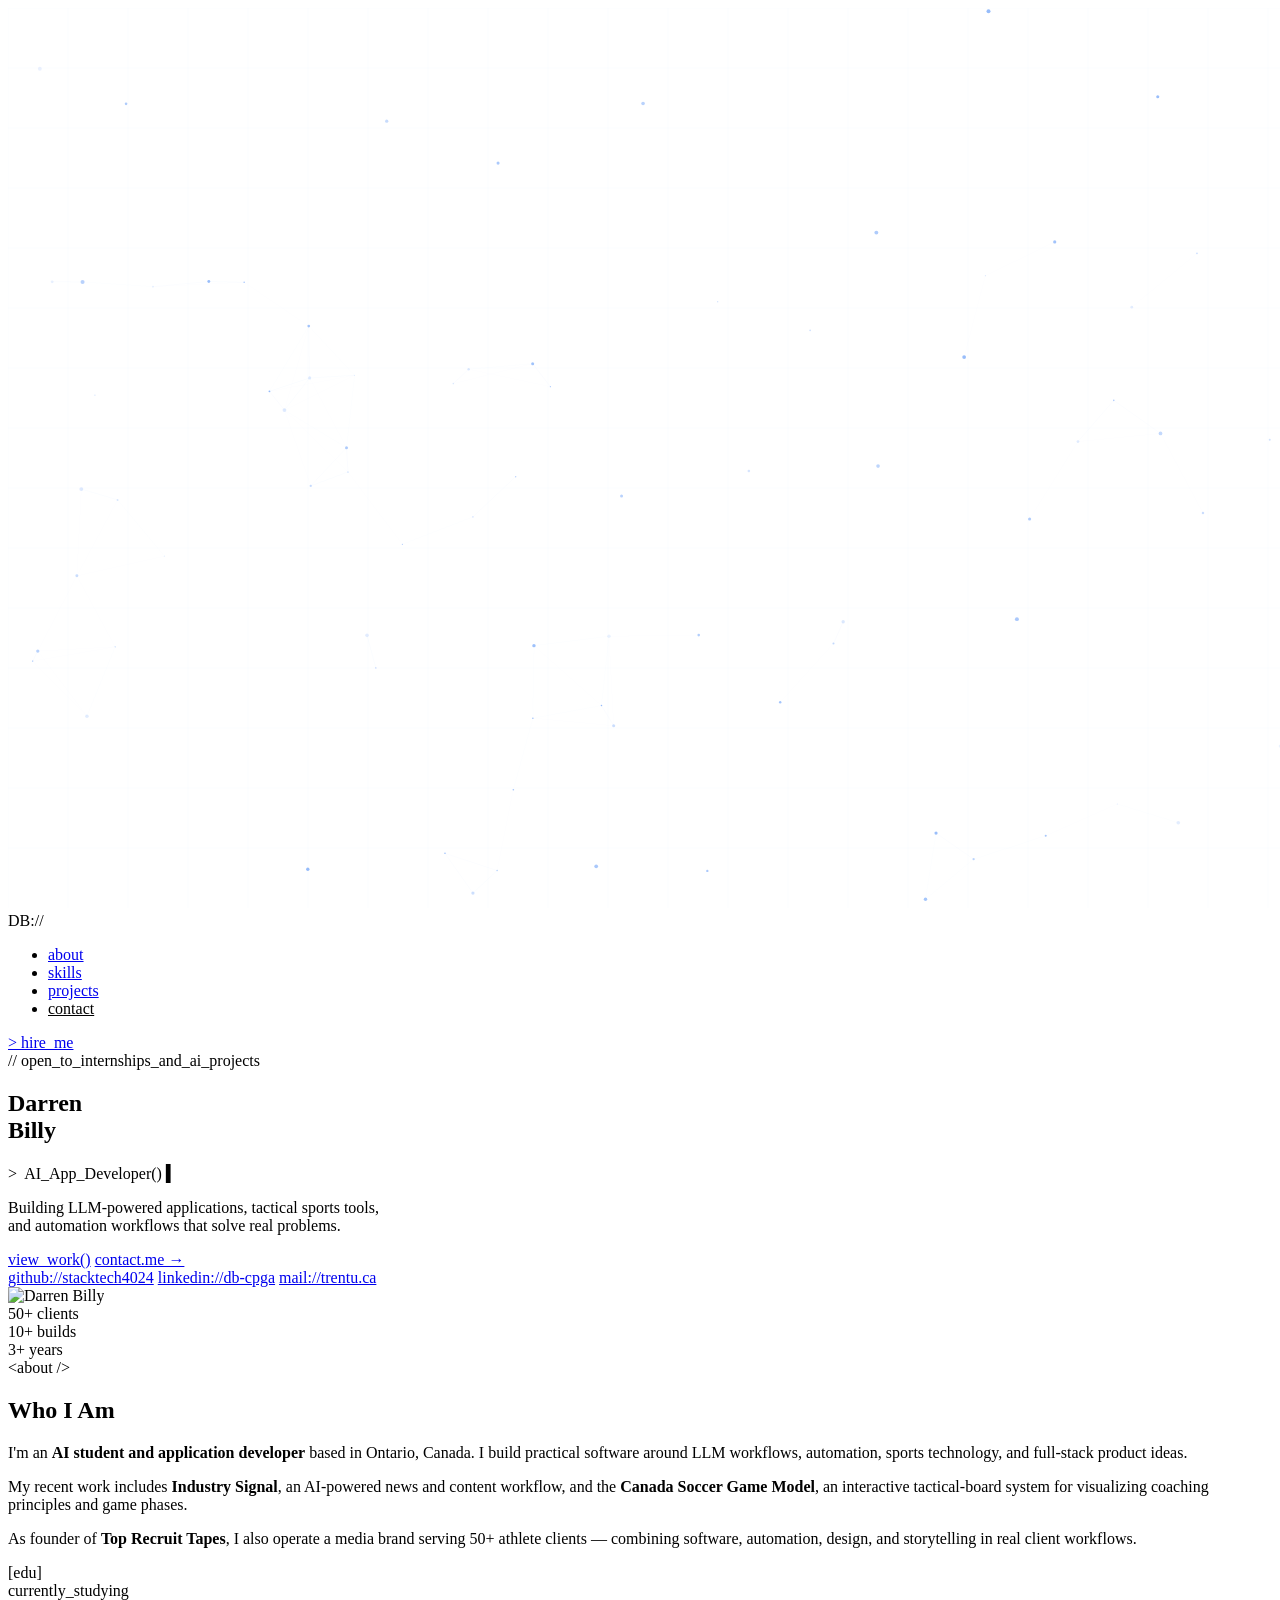
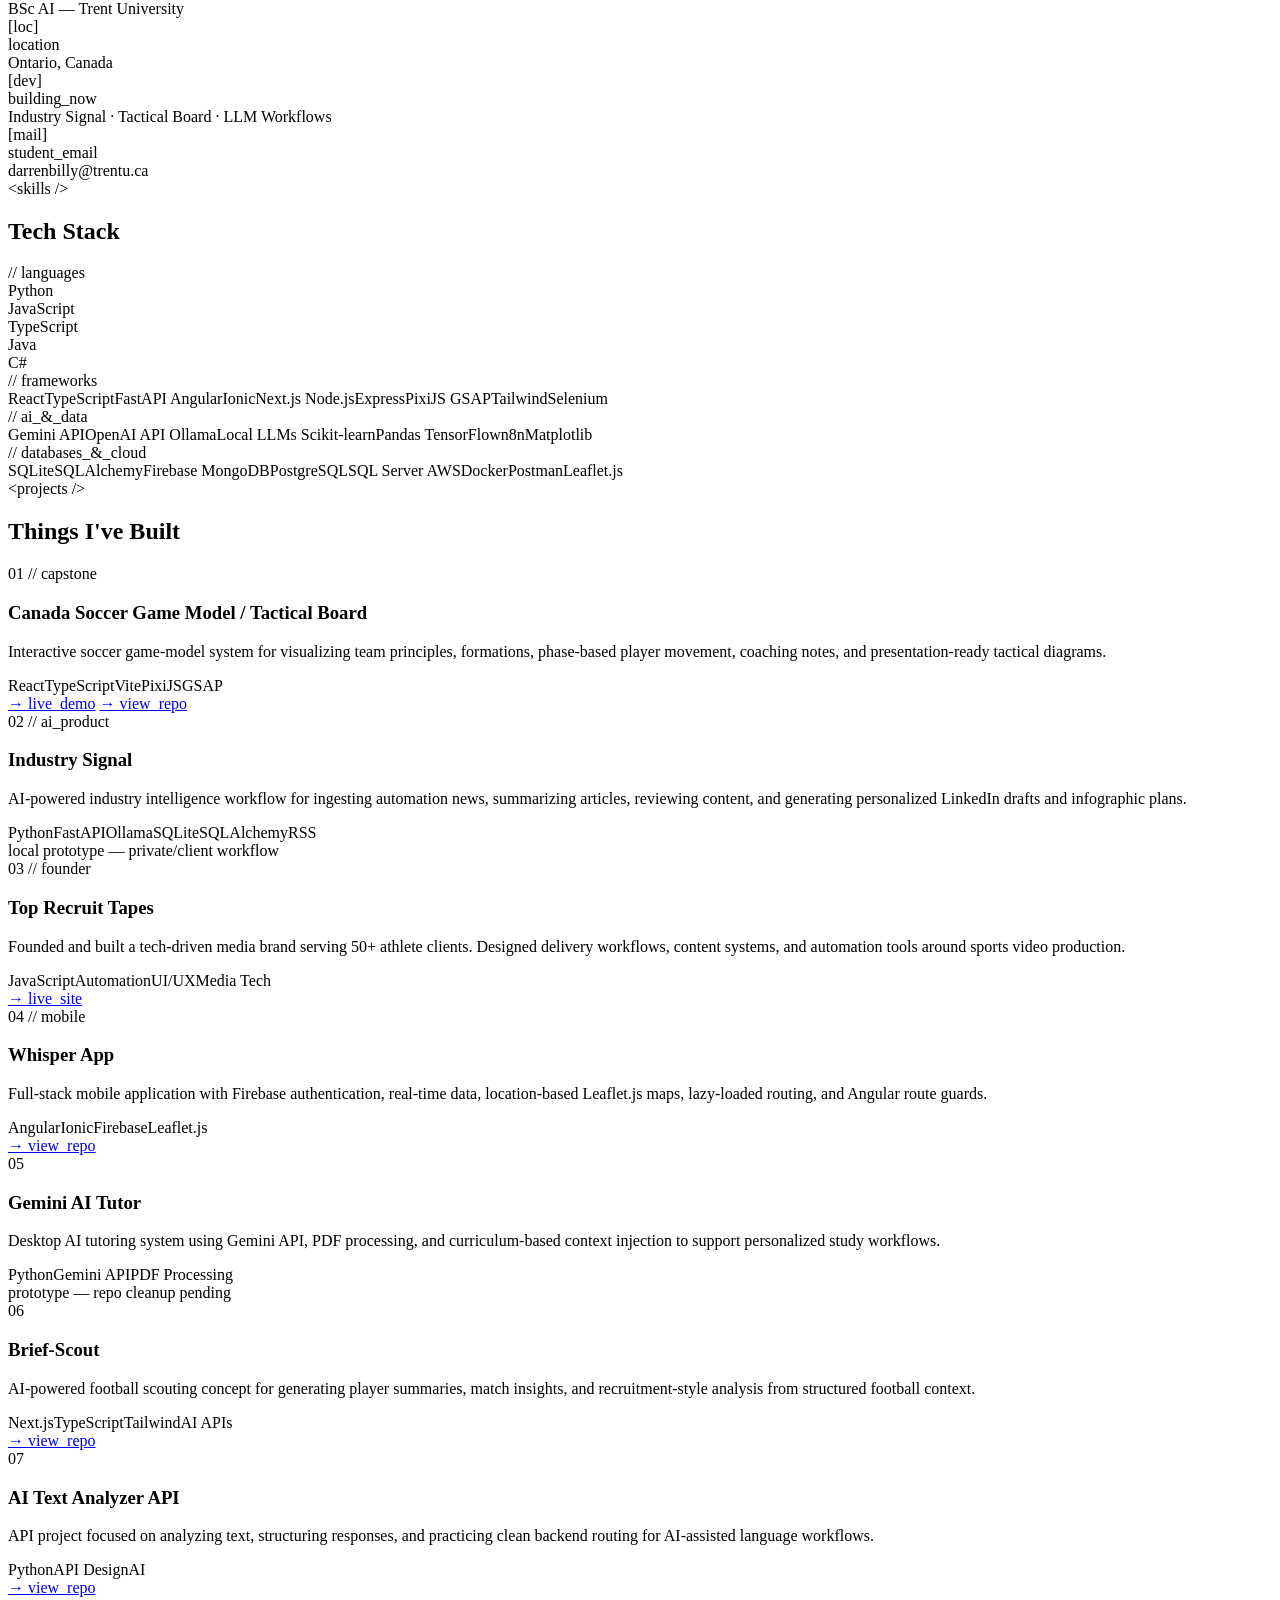
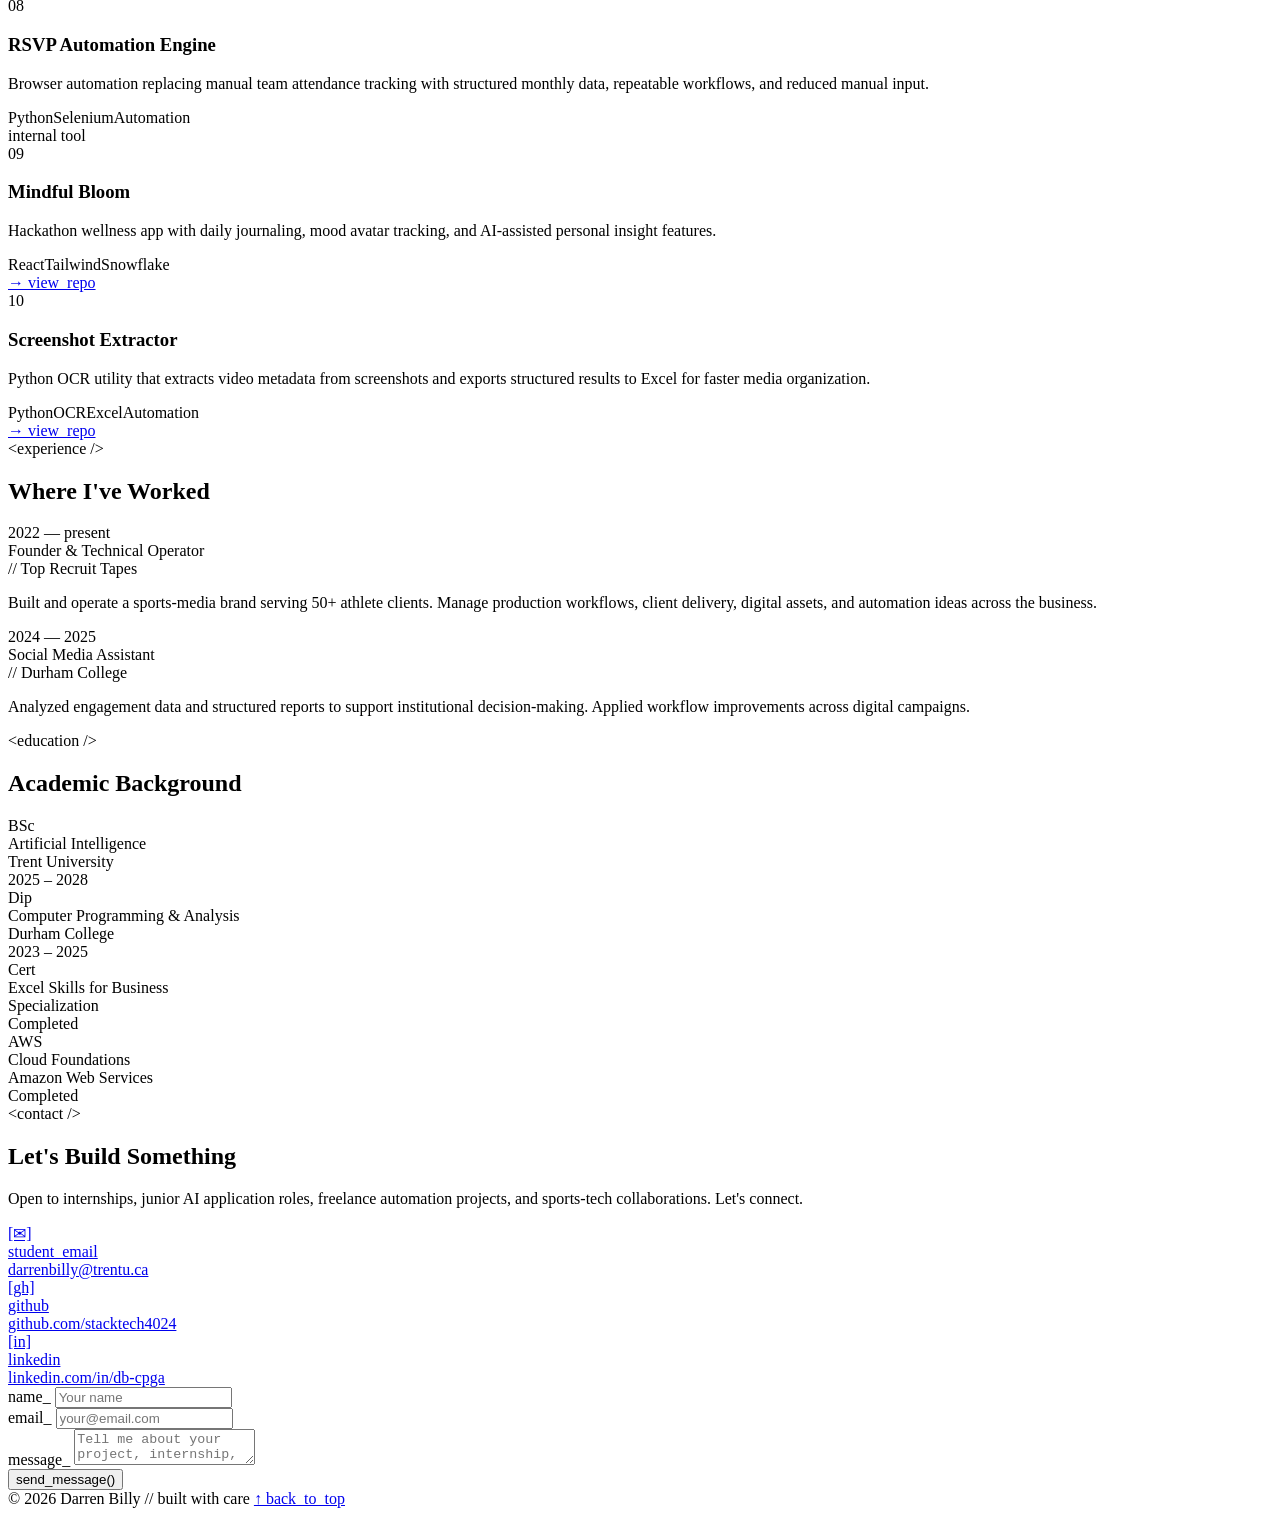
==== index.html @ 56438f1b "Update index.html" ====
<!DOCTYPE html>
<html lang="en">
<head>
  <meta charset="UTF-8" />
  <meta name="viewport" content="width=device-width, initial-scale=1.0" />
  <title>Darren Billy | AI Application Developer</title>
  <link rel="preconnect" href="https://fonts.googleapis.com" />
  <link rel="preconnect" href="https://fonts.gstatic.com" crossorigin />
  <link href="https://fonts.googleapis.com/css2?family=Share+Tech+Mono&family=Syne:wght@700;800&display=swap" rel="stylesheet" />
  <link rel="stylesheet" href="style.css" />
</head>
<body>

  <canvas id="bg-canvas"></canvas>

  <nav>
    <span class="nav-logo">DB<span class="accent">://</span></span>
    <ul class="nav-links">
      <li><a href="#about">about</a></li>
      <li><a href="#skills">skills</a></li>
      <li><a href="#projects">projects</a></li>
      <li><a href="#contact">contact</a></li>
    </ul>
    <a href="mailto:darrenbilly@trentu.ca" class="nav-cta">&gt; hire_me</a>
  </nav>

  <!-- HERO -->
  <section id="home" class="hero">
    <div class="hero-inner">

      <div class="hero-left">
        <div class="eyebrow">
          <span class="eyebrow-line"></span>
          <span class="mono">// open_to_internships_and_ai_projects</span>
        </div>
        <h1 class="hero-name">Darren<br/><span class="outline">Billy</span></h1>
        <div class="typewriter-wrap">
          <span class="prompt mono">&gt;&nbsp;</span>
          <span class="mono" id="typewriter"></span>
          <span class="caret mono">▍</span>
        </div>
        <p class="hero-tagline">
          Building LLM-powered applications, tactical sports tools,<br/>and automation workflows that solve real problems.
        </p>
        <div class="hero-actions">
          <a href="#projects" class="btn-primary">view_work()</a>
          <a href="#contact" class="btn-ghost">contact.me →</a>
        </div>
        <div class="hero-links">
          <a href="https://github.com/stacktech4024" target="_blank" rel="noopener noreferrer" class="hero-link mono">github://stacktech4024</a>
          <a href="https://linkedin.com/in/db-cpga" target="_blank" rel="noopener noreferrer" class="hero-link mono">linkedin://db-cpga</a>
          <a href="mailto:darrenbilly@trentu.ca" class="hero-link mono">mail://trentu.ca</a>
        </div>
      </div>

      <div class="hero-right">
        <div class="avatar-3d-wrap">
          <div class="ring ring-1"></div>
          <div class="ring ring-2"></div>
          <div class="ring ring-3"></div>
          <div class="avatar-frame">
            <img src="1757386157504.jpg" alt="Darren Billy" class="avatar-img" />
            <div class="avatar-overlay"></div>
          </div>
          <div class="hud-dot hud-tl"></div>
          <div class="hud-dot hud-tr"></div>
          <div class="hud-dot hud-bl"></div>
          <div class="hud-dot hud-br"></div>
        </div>
        <div class="hero-stats">
          <div class="stat">
            <span class="stat-num">50<span class="accent">+</span></span>
            <span class="stat-label mono">clients</span>
          </div>
          <div class="stat-divider"></div>
          <div class="stat">
            <span class="stat-num">10<span class="accent">+</span></span>
            <span class="stat-label mono">builds</span>
          </div>
          <div class="stat-divider"></div>
          <div class="stat">
            <span class="stat-num">3<span class="accent">+</span></span>
            <span class="stat-label mono">years</span>
          </div>
        </div>
      </div>

    </div>
  </section>

  <!-- ABOUT -->
  <section id="about" class="section">
    <div class="container">
      <div class="section-head">
        <span class="mono section-tag">&lt;about /&gt;</span>
        <h2 class="section-title">Who I Am</h2>
      </div>
      <div class="about-grid">
        <div class="about-text">
          <p>I'm an <strong>AI student and application developer</strong> based in Ontario, Canada. I build practical software around LLM workflows, automation, sports technology, and full-stack product ideas.</p>
          <p>My recent work includes <strong>Industry Signal</strong>, an AI-powered news and content workflow, and the <strong>Canada Soccer Game Model</strong>, an interactive tactical-board system for visualizing coaching principles and game phases.</p>
          <p>As founder of <strong>Top Recruit Tapes</strong>, I also operate a media brand serving 50+ athlete clients — combining software, automation, design, and storytelling in real client workflows.</p>
        </div>
        <div class="about-cards">
          <div class="info-card">
            <span class="info-icon mono">[edu]</span>
            <div>
              <div class="info-label mono">currently_studying</div>
              <div class="info-value">BSc AI — Trent University</div>
            </div>
          </div>
          <div class="info-card">
            <span class="info-icon mono">[loc]</span>
            <div>
              <div class="info-label mono">location</div>
              <div class="info-value">Ontario, Canada</div>
            </div>
          </div>
          <div class="info-card">
            <span class="info-icon mono">[dev]</span>
            <div>
              <div class="info-label mono">building_now</div>
              <div class="info-value">Industry Signal · Tactical Board · LLM Workflows</div>
            </div>
          </div>
          <div class="info-card">
            <span class="info-icon mono">[mail]</span>
            <div>
              <div class="info-label mono">student_email</div>
              <div class="info-value">darrenbilly@trentu.ca</div>
            </div>
          </div>
        </div>
      </div>
    </div>
  </section>

  <!-- SKILLS -->
  <section id="skills" class="section">
    <div class="container">
      <div class="section-head">
        <span class="mono section-tag">&lt;skills /&gt;</span>
        <h2 class="section-title">Tech Stack</h2>
      </div>
      <div class="skills-grid">
        <div class="skill-block">
          <div class="skill-block-title mono">// languages</div>
          <div class="skill-bars">
            <div class="skill-bar-item"><span class="mono skill-name">Python</span><div class="bar"><div class="bar-fill" style="--w:90%"></div></div></div>
            <div class="skill-bar-item"><span class="mono skill-name">JavaScript</span><div class="bar"><div class="bar-fill" style="--w:88%"></div></div></div>
            <div class="skill-bar-item"><span class="mono skill-name">TypeScript</span><div class="bar"><div class="bar-fill" style="--w:80%"></div></div></div>
            <div class="skill-bar-item"><span class="mono skill-name">Java</span><div class="bar"><div class="bar-fill" style="--w:75%"></div></div></div>
            <div class="skill-bar-item"><span class="mono skill-name">C#</span><div class="bar"><div class="bar-fill" style="--w:70%"></div></div></div>
          </div>
        </div>
        <div class="skill-block">
          <div class="skill-block-title mono">// frameworks</div>
          <div class="skill-tags-wrap">
            <span class="stag">React</span><span class="stag">TypeScript</span><span class="stag">FastAPI</span>
            <span class="stag">Angular</span><span class="stag">Ionic</span><span class="stag">Next.js</span>
            <span class="stag">Node.js</span><span class="stag">Express</span><span class="stag">PixiJS</span>
            <span class="stag">GSAP</span><span class="stag">Tailwind</span><span class="stag">Selenium</span>
          </div>
        </div>
        <div class="skill-block">
          <div class="skill-block-title mono">// ai_&_data</div>
          <div class="skill-tags-wrap">
            <span class="stag accent-tag">Gemini API</span><span class="stag accent-tag">OpenAI API</span>
            <span class="stag accent-tag">Ollama</span><span class="stag">Local LLMs</span>
            <span class="stag">Scikit-learn</span><span class="stag">Pandas</span>
            <span class="stag">TensorFlow</span><span class="stag">n8n</span><span class="stag">Matplotlib</span>
          </div>
        </div>
        <div class="skill-block">
          <div class="skill-block-title mono">// databases_&_cloud</div>
          <div class="skill-tags-wrap">
            <span class="stag">SQLite</span><span class="stag">SQLAlchemy</span><span class="stag">Firebase</span>
            <span class="stag">MongoDB</span><span class="stag">PostgreSQL</span><span class="stag">SQL Server</span>
            <span class="stag">AWS</span><span class="stag">Docker</span><span class="stag">Postman</span><span class="stag">Leaflet.js</span>
          </div>
        </div>
      </div>
    </div>
  </section>

  <!-- PROJECTS -->
  <section id="projects" class="section">
    <div class="container">
      <div class="section-head">
        <span class="mono section-tag">&lt;projects /&gt;</span>
        <h2 class="section-title">Things I've Built</h2>
      </div>
      <div class="projects-grid">

        <div class="proj-card featured-card">
          <div class="proj-num mono">01 // capstone</div>
          <h3 class="proj-title">Canada Soccer Game Model / Tactical Board</h3>
          <p class="proj-desc">Interactive soccer game-model system for visualizing team principles, formations, phase-based player movement, coaching notes, and presentation-ready tactical diagrams.</p>
          <div class="proj-tags"><span class="ptag">React</span><span class="ptag">TypeScript</span><span class="ptag">Vite</span><span class="ptag">PixiJS</span><span class="ptag">GSAP</span></div>
          <div class="proj-links">
            <a href="https://game-model-tactical-board.vercel.app" target="_blank" rel="noopener noreferrer" class="proj-link mono">→ live_demo</a>
            <a href="https://github.com/stacktech4024/game-model-tactical-board" target="_blank" rel="noopener noreferrer" class="proj-link mono">→ view_repo</a>
          </div>
        </div>

        <div class="proj-card featured-card">
          <div class="proj-num mono">02 // ai_product</div>
          <h3 class="proj-title">Industry Signal</h3>
          <p class="proj-desc">AI-powered industry intelligence workflow for ingesting automation news, summarizing articles, reviewing content, and generating personalized LinkedIn drafts and infographic plans.</p>
          <div class="proj-tags"><span class="ptag">Python</span><span class="ptag">FastAPI</span><span class="ptag">Ollama</span><span class="ptag">SQLite</span><span class="ptag">SQLAlchemy</span><span class="ptag">RSS</span></div>
          <span class="proj-link mono status-tag">local prototype — private/client workflow</span>
        </div>

        <div class="proj-card featured-card">
          <div class="proj-num mono">03 // founder</div>
          <h3 class="proj-title">Top Recruit Tapes</h3>
          <p class="proj-desc">Founded and built a tech-driven media brand serving 50+ athlete clients. Designed delivery workflows, content systems, and automation tools around sports video production.</p>
          <div class="proj-tags"><span class="ptag">JavaScript</span><span class="ptag">Automation</span><span class="ptag">UI/UX</span><span class="ptag">Media Tech</span></div>
          <a href="https://www.toprecruittapes.com/" target="_blank" rel="noopener noreferrer" class="proj-link mono">→ live_site</a>
        </div>

        <div class="proj-card featured-card">
          <div class="proj-num mono">04 // mobile</div>
          <h3 class="proj-title">Whisper App</h3>
          <p class="proj-desc">Full-stack mobile application with Firebase authentication, real-time data, location-based Leaflet.js maps, lazy-loaded routing, and Angular route guards.</p>
          <div class="proj-tags"><span class="ptag">Angular</span><span class="ptag">Ionic</span><span class="ptag">Firebase</span><span class="ptag">Leaflet.js</span></div>
          <a href="https://github.com/stacktech4024/whisper-app" target="_blank" rel="noopener noreferrer" class="proj-link mono">→ view_repo</a>
        </div>

        <div class="proj-card">
          <div class="proj-num mono">05</div>
          <h3 class="proj-title">Gemini AI Tutor</h3>
          <p class="proj-desc">Desktop AI tutoring system using Gemini API, PDF processing, and curriculum-based context injection to support personalized study workflows.</p>
          <div class="proj-tags"><span class="ptag">Python</span><span class="ptag">Gemini API</span><span class="ptag">PDF Processing</span></div>
          <span class="proj-link mono status-tag">prototype — repo cleanup pending</span>
        </div>

        <div class="proj-card">
          <div class="proj-num mono">06</div>
          <h3 class="proj-title">Brief-Scout</h3>
          <p class="proj-desc">AI-powered football scouting concept for generating player summaries, match insights, and recruitment-style analysis from structured football context.</p>
          <div class="proj-tags"><span class="ptag">Next.js</span><span class="ptag">TypeScript</span><span class="ptag">Tailwind</span><span class="ptag">AI APIs</span></div>
          <a href="https://github.com/stacktech4024/brief-scout" target="_blank" rel="noopener noreferrer" class="proj-link mono">→ view_repo</a>
        </div>

        <div class="proj-card">
          <div class="proj-num mono">07</div>
          <h3 class="proj-title">AI Text Analyzer API</h3>
          <p class="proj-desc">API project focused on analyzing text, structuring responses, and practicing clean backend routing for AI-assisted language workflows.</p>
          <div class="proj-tags"><span class="ptag">Python</span><span class="ptag">API Design</span><span class="ptag">AI</span></div>
          <a href="https://github.com/stacktech4024/ai-text-analyzer-api" target="_blank" rel="noopener noreferrer" class="proj-link mono">→ view_repo</a>
        </div>

        <div class="proj-card">
          <div class="proj-num mono">08</div>
          <h3 class="proj-title">RSVP Automation Engine</h3>
          <p class="proj-desc">Browser automation replacing manual team attendance tracking with structured monthly data, repeatable workflows, and reduced manual input.</p>
          <div class="proj-tags"><span class="ptag">Python</span><span class="ptag">Selenium</span><span class="ptag">Automation</span></div>
          <span class="proj-link mono status-tag">internal tool</span>
        </div>

        <div class="proj-card">
          <div class="proj-num mono">09</div>
          <h3 class="proj-title">Mindful Bloom</h3>
          <p class="proj-desc">Hackathon wellness app with daily journaling, mood avatar tracking, and AI-assisted personal insight features.</p>
          <div class="proj-tags"><span class="ptag">React</span><span class="ptag">Tailwind</span><span class="ptag">Snowflake</span></div>
          <a href="https://github.com/stacktech4024/mindful-bloom" target="_blank" rel="noopener noreferrer" class="proj-link mono">→ view_repo</a>
        </div>

        <div class="proj-card">
          <div class="proj-num mono">10</div>
          <h3 class="proj-title">Screenshot Extractor</h3>
          <p class="proj-desc">Python OCR utility that extracts video metadata from screenshots and exports structured results to Excel for faster media organization.</p>
          <div class="proj-tags"><span class="ptag">Python</span><span class="ptag">OCR</span><span class="ptag">Excel</span><span class="ptag">Automation</span></div>
          <a href="https://github.com/LuckyNumber77/Screen-Shot-Extractor" target="_blank" rel="noopener noreferrer" class="proj-link mono">→ view_repo</a>
        </div>

      </div>
    </div>
  </section>

  <!-- EXPERIENCE -->
  <section id="experience" class="section">
    <div class="container">
      <div class="section-head">
        <span class="mono section-tag">&lt;experience /&gt;</span>
        <h2 class="section-title">Where I've Worked</h2>
      </div>
      <div class="exp-list">
        <div class="exp-item">
          <div class="exp-meta">
            <span class="mono exp-date">2022 — present</span>
            <div class="exp-line"></div>
          </div>
          <div class="exp-body">
            <div class="exp-role">Founder & Technical Operator</div>
            <div class="exp-company mono">// Top Recruit Tapes</div>
            <p class="exp-desc">Built and operate a sports-media brand serving 50+ athlete clients. Manage production workflows, client delivery, digital assets, and automation ideas across the business.</p>
          </div>
        </div>
        <div class="exp-item">
          <div class="exp-meta">
            <span class="mono exp-date">2024 — 2025</span>
            <div class="exp-line"></div>
          </div>
          <div class="exp-body">
            <div class="exp-role">Social Media Assistant</div>
            <div class="exp-company mono">// Durham College</div>
            <p class="exp-desc">Analyzed engagement data and structured reports to support institutional decision-making. Applied workflow improvements across digital campaigns.</p>
          </div>
        </div>
      </div>
    </div>
  </section>

  <!-- EDUCATION -->
  <section id="education" class="section">
    <div class="container">
      <div class="section-head">
        <span class="mono section-tag">&lt;education /&gt;</span>
        <h2 class="section-title">Academic Background</h2>
      </div>
      <div class="edu-grid">
        <div class="edu-card">
          <div class="edu-badge mono">BSc</div>
          <div class="edu-degree">Artificial Intelligence</div>
          <div class="edu-school mono">Trent University</div>
          <div class="edu-year mono">2025 – 2028</div>
        </div>
        <div class="edu-card">
          <div class="edu-badge mono">Dip</div>
          <div class="edu-degree">Computer Programming & Analysis</div>
          <div class="edu-school mono">Durham College</div>
          <div class="edu-year mono">2023 – 2025</div>
        </div>
        <div class="edu-card">
          <div class="edu-badge mono">Cert</div>
          <div class="edu-degree">Excel Skills for Business</div>
          <div class="edu-school mono">Specialization</div>
          <div class="edu-year mono">Completed</div>
        </div>
        <div class="edu-card">
          <div class="edu-badge mono">AWS</div>
          <div class="edu-degree">Cloud Foundations</div>
          <div class="edu-school mono">Amazon Web Services</div>
          <div class="edu-year mono">Completed</div>
        </div>
      </div>
    </div>
  </section>

  <!-- CONTACT -->
  <section id="contact" class="section">
    <div class="container">
      <div class="section-head">
        <span class="mono section-tag">&lt;contact /&gt;</span>
        <h2 class="section-title">Let's Build Something</h2>
      </div>
      <div class="contact-grid">
        <div class="contact-left">
          <p class="contact-intro">Open to internships, junior AI application roles, freelance automation projects, and sports-tech collaborations. Let's connect.</p>
          <div class="contact-links">

            <a href="mailto:darrenbilly@trentu.ca" class="clink">
              <span class="clink-icon mono">[✉]</span>
              <div>
                <div class="clink-label mono">student_email</div>
                <div class="clink-val">darrenbilly@trentu.ca</div>
              </div>
            </a>
            <a href="https://github.com/stacktech4024" target="_blank" rel="noopener noreferrer" class="clink">
              <span class="clink-icon mono">[gh]</span>
              <div>
                <div class="clink-label mono">github</div>
                <div class="clink-val">github.com/stacktech4024</div>
              </div>
            </a>
            <a href="https://linkedin.com/in/db-cpga" target="_blank" rel="noopener noreferrer" class="clink">
              <span class="clink-icon mono">[in]</span>
              <div>
                <div class="clink-label mono">linkedin</div>
                <div class="clink-val">linkedin.com/in/db-cpga</div>
              </div>
            </a>
          </div>
        </div>
        <form class="contact-form" id="contact-form">
          <div class="form-row">
            <label class="mono form-label">name_</label>
            <input type="text" class="form-input" placeholder="Your name" required />
          </div>
          <div class="form-row">
            <label class="mono form-label">email_</label>
            <input type="email" class="form-input" placeholder="your@email.com" required />
          </div>
          <div class="form-row">
            <label class="mono form-label">message_</label>
            <textarea class="form-input form-textarea" placeholder="Tell me about your project, internship, or collaboration..." required></textarea>
          </div>
          <button type="submit" class="btn-primary form-submit" id="submit-btn">send_message()</button>
        </form>
      </div>
    </div>
  </section>

  <footer class="site-footer">
    <span class="mono footer-copy">© 2026 Darren Billy // built with care</span>
    <a href="#home" class="mono footer-top">↑ back_to_top</a>
  </footer>

  <script src="main.js"></script>
</body>
</html>
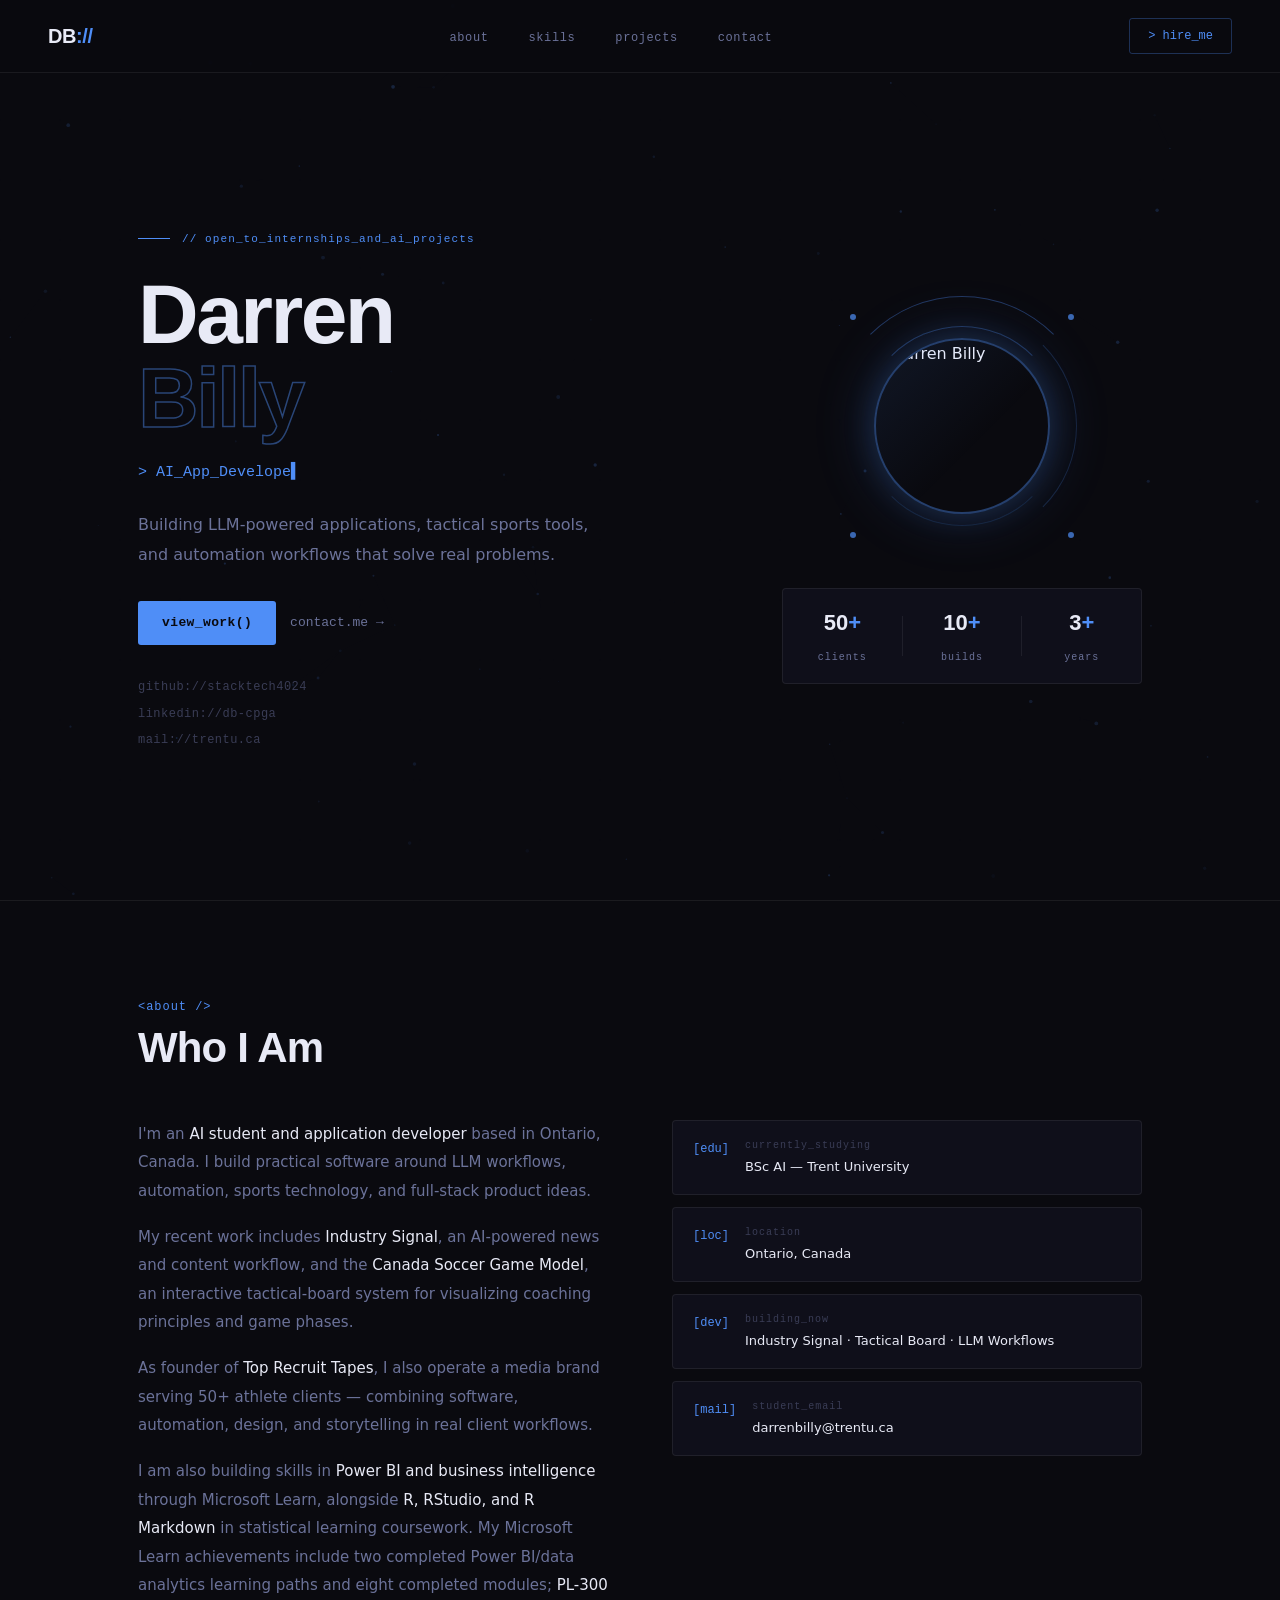
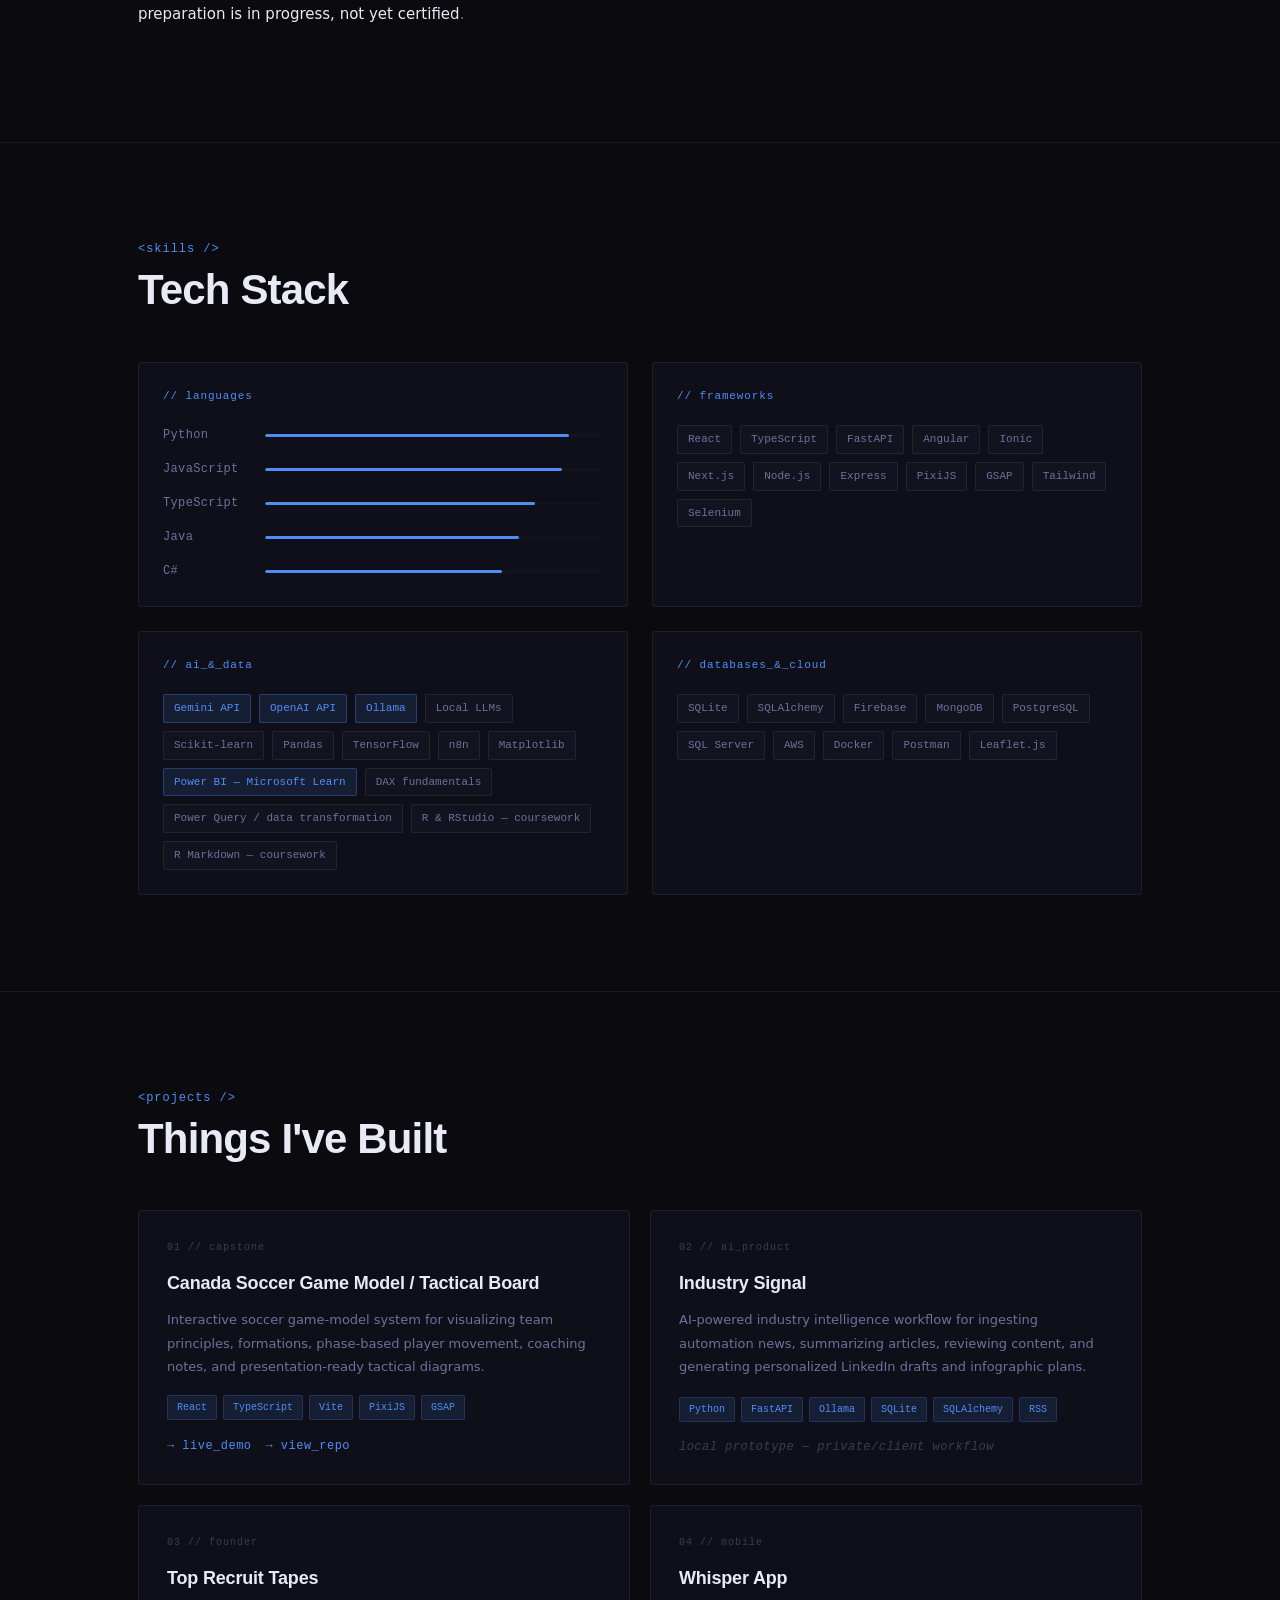
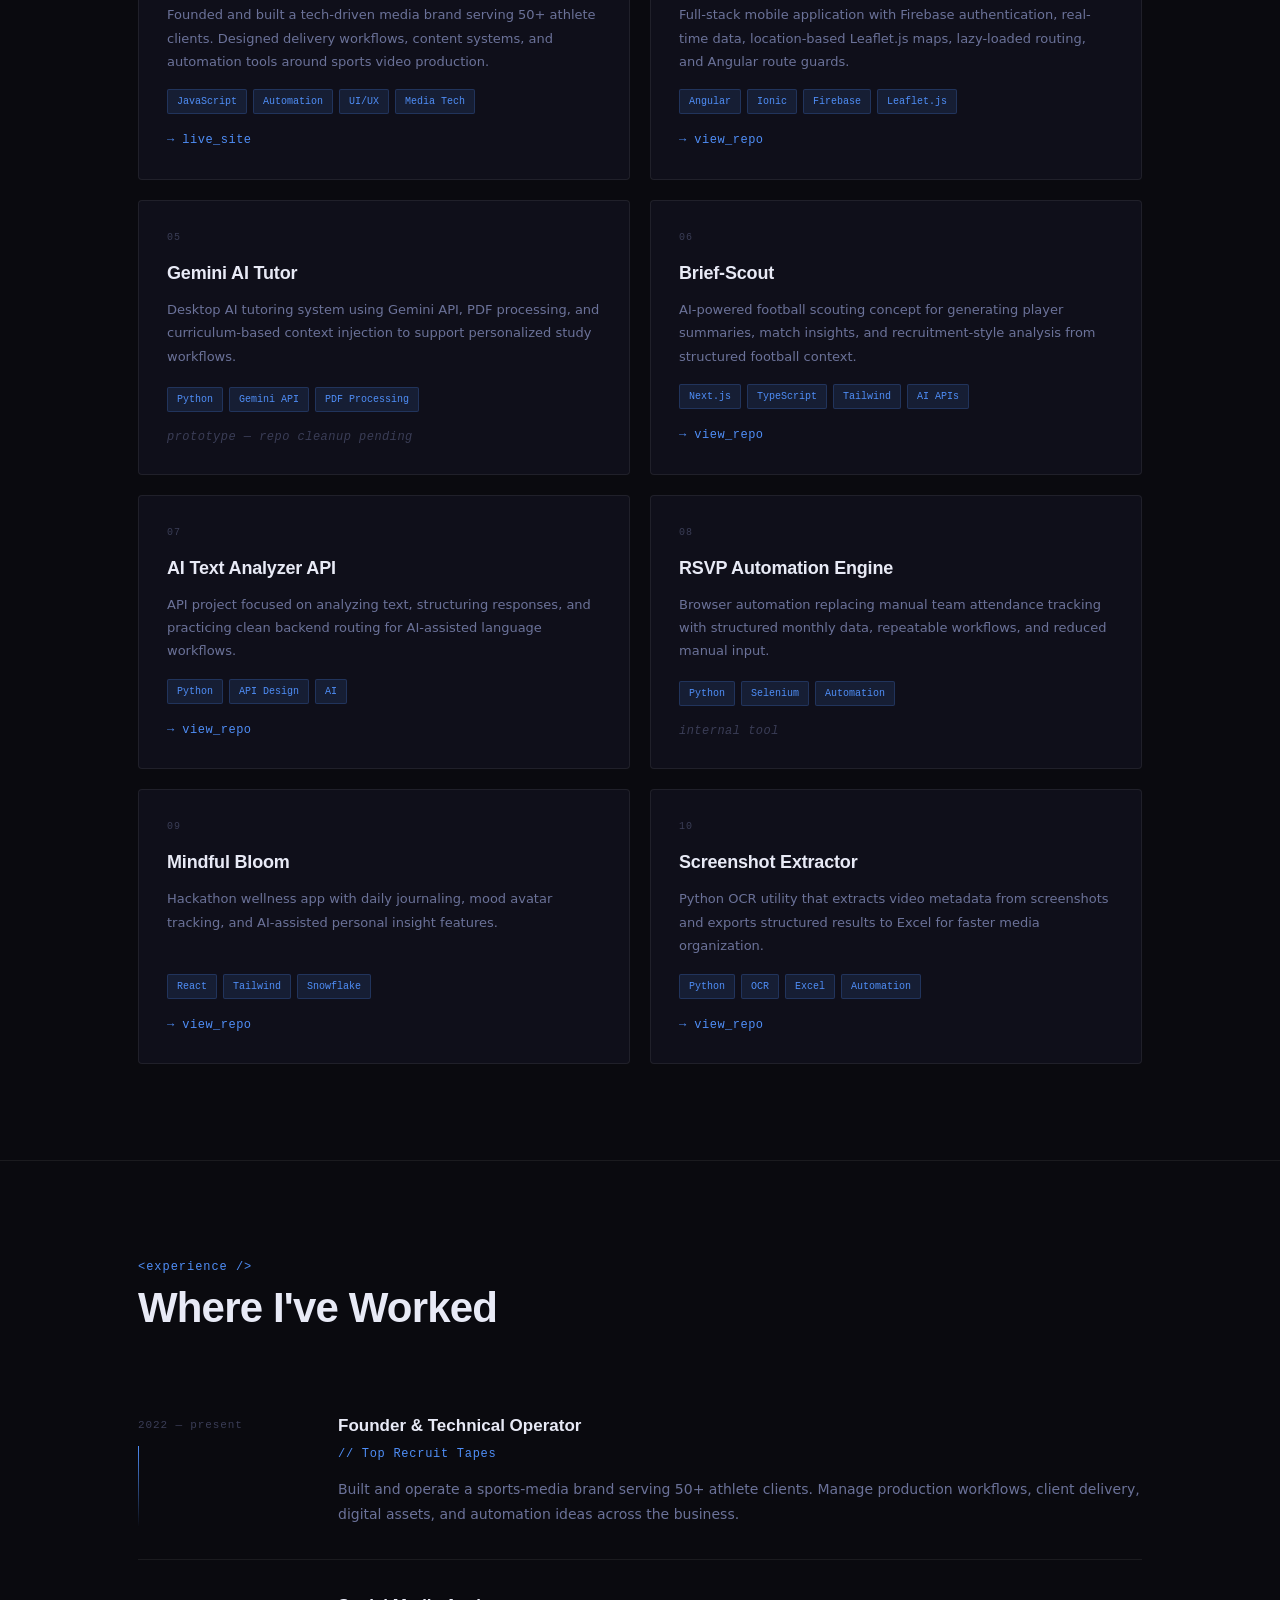
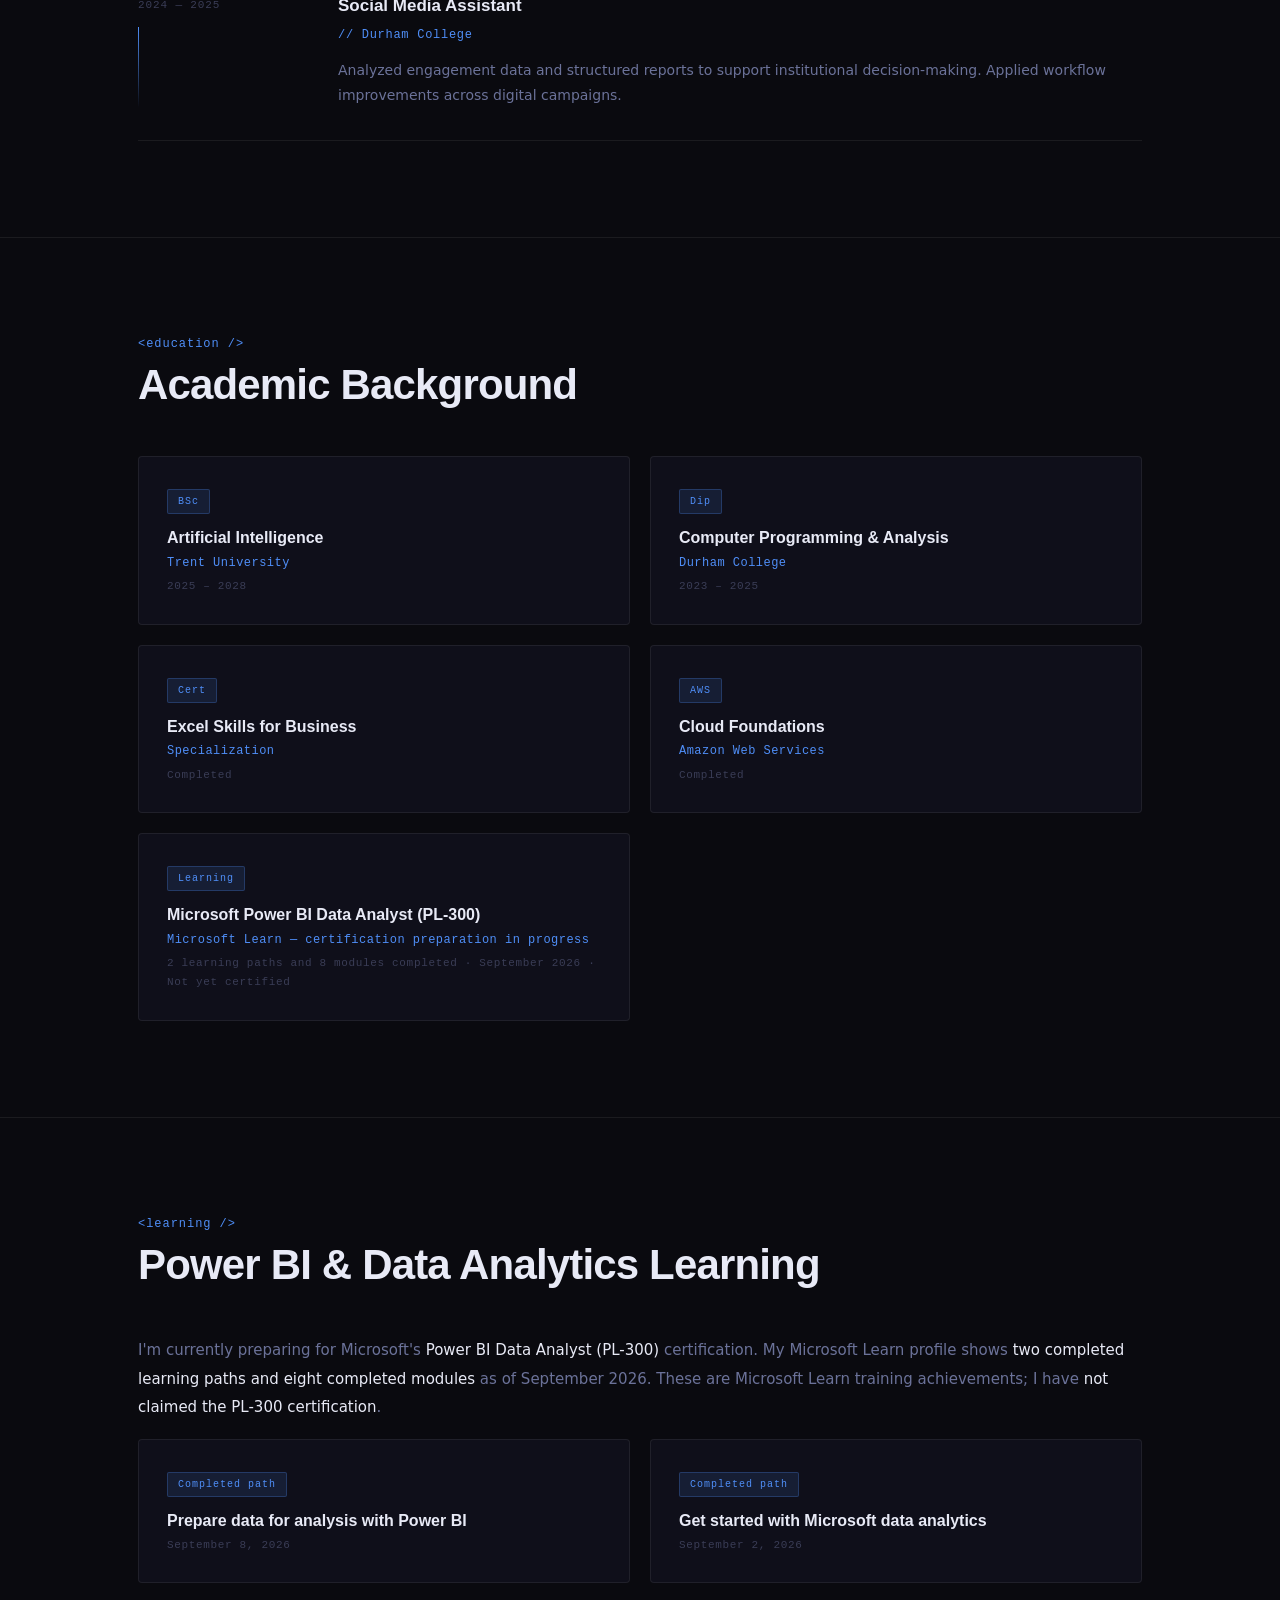
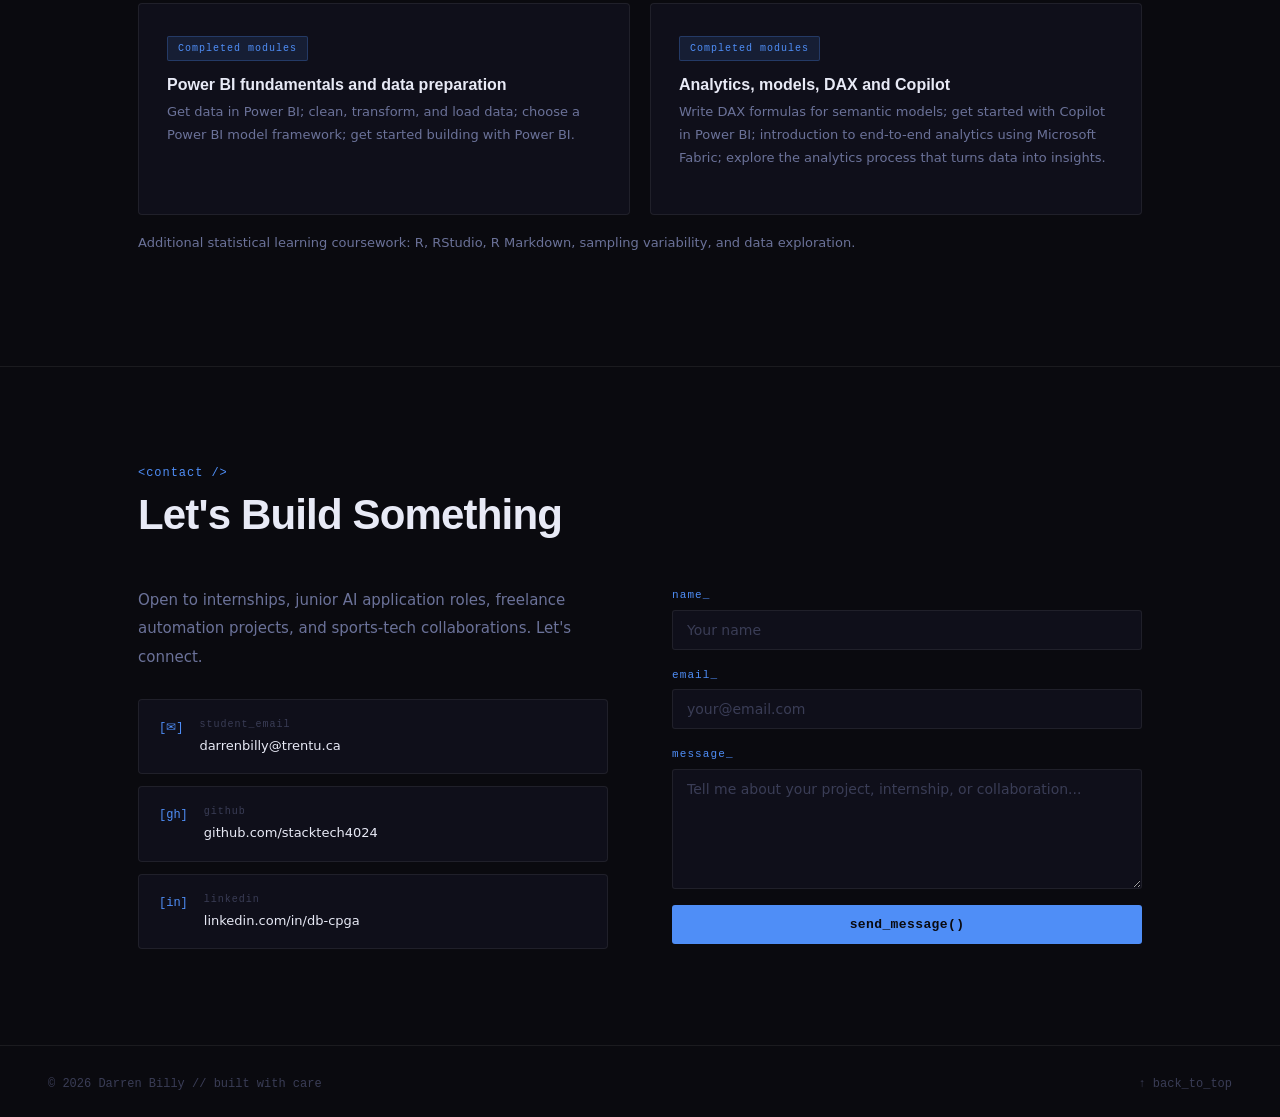
==== commit 406ddaf4: "Document verified Microsoft Learn Power BI progress and R coursework" ====
--- a/index.html
+++ b/index.html
@@ -100,6 +100,7 @@
           <p>I'm an <strong>AI student and application developer</strong> based in Ontario, Canada. I build practical software around LLM workflows, automation, sports technology, and full-stack product ideas.</p>
           <p>My recent work includes <strong>Industry Signal</strong>, an AI-powered news and content workflow, and the <strong>Canada Soccer Game Model</strong>, an interactive tactical-board system for visualizing coaching principles and game phases.</p>
           <p>As founder of <strong>Top Recruit Tapes</strong>, I also operate a media brand serving 50+ athlete clients — combining software, automation, design, and storytelling in real client workflows.</p>
+          <p>I am also building skills in <strong>Power BI and business intelligence</strong> through Microsoft Learn, alongside <strong>R, RStudio, and R Markdown</strong> in statistical learning coursework. My Microsoft Learn achievements include two completed Power BI/data analytics learning paths and eight completed modules; <strong>PL-300 preparation is in progress, not yet certified</strong>.</p>
         </div>
         <div class="about-cards">
           <div class="info-card">
@@ -169,6 +170,8 @@
             <span class="stag accent-tag">Ollama</span><span class="stag">Local LLMs</span>
             <span class="stag">Scikit-learn</span><span class="stag">Pandas</span>
             <span class="stag">TensorFlow</span><span class="stag">n8n</span><span class="stag">Matplotlib</span>
+            <span class="stag accent-tag">Power BI — Microsoft Learn</span><span class="stag">DAX fundamentals</span>
+            <span class="stag">Power Query / data transformation</span><span class="stag">R &amp; RStudio — coursework</span><span class="stag">R Markdown — coursework</span>
           </div>
         </div>
         <div class="skill-block">
@@ -272,7 +275,7 @@
           <h3 class="proj-title">Screenshot Extractor</h3>
           <p class="proj-desc">Python OCR utility that extracts video metadata from screenshots and exports structured results to Excel for faster media organization.</p>
           <div class="proj-tags"><span class="ptag">Python</span><span class="ptag">OCR</span><span class="ptag">Excel</span><span class="ptag">Automation</span></div>
-          <a href="https://github.com/LuckyNumber77/Screen-Shot-Extractor" target="_blank" rel="noopener noreferrer" class="proj-link mono">→ view_repo</a>
+          <a href="https://github.com/stacktech4024/Screen-Shot-Extractor" target="_blank" rel="noopener noreferrer" class="proj-link mono">→ view_repo</a>
         </div>
 
       </div>
@@ -345,7 +348,50 @@
           <div class="edu-school mono">Amazon Web Services</div>
           <div class="edu-year mono">Completed</div>
         </div>
-      </div>
+        <div class="edu-card">
+          <div class="edu-badge mono">Learning</div>
+          <div class="edu-degree">Microsoft Power BI Data Analyst (PL-300)</div>
+          <div class="edu-school mono">Microsoft Learn — certification preparation in progress</div>
+          <div class="edu-year mono">2 learning paths and 8 modules completed · September 2026 · Not yet certified</div>
+        </div>
+      </div>
+    </div>
+  </section>
+
+  <!-- MICROSOFT LEARN PROGRESS: screenshot supplied October 2026. These are
+       training achievements, NOT the PL-300 certification credential. -->
+  <section id="power-bi-learning" class="section">
+    <div class="container">
+      <div class="section-head">
+        <span class="mono section-tag">&lt;learning /&gt;</span>
+        <h2 class="section-title">Power BI &amp; Data Analytics Learning</h2>
+      </div>
+      <div class="about-text">
+        <p>I'm currently preparing for Microsoft's <strong>Power BI Data Analyst (PL-300)</strong> certification. My Microsoft Learn profile shows <strong>two completed learning paths and eight completed modules</strong> as of September 2026. These are Microsoft Learn training achievements; I have <strong>not claimed the PL-300 certification</strong>.</p>
+      </div>
+      <div class="edu-grid">
+        <div class="edu-card">
+          <div class="edu-badge mono">Completed path</div>
+          <div class="edu-degree">Prepare data for analysis with Power BI</div>
+          <div class="edu-year mono">September 8, 2026</div>
+        </div>
+        <div class="edu-card">
+          <div class="edu-badge mono">Completed path</div>
+          <div class="edu-degree">Get started with Microsoft data analytics</div>
+          <div class="edu-year mono">September 2, 2026</div>
+        </div>
+        <div class="edu-card">
+          <div class="edu-badge mono">Completed modules</div>
+          <div class="edu-degree">Power BI fundamentals and data preparation</div>
+          <p class="proj-desc">Get data in Power BI; clean, transform, and load data; choose a Power BI model framework; get started building with Power BI.</p>
+        </div>
+        <div class="edu-card">
+          <div class="edu-badge mono">Completed modules</div>
+          <div class="edu-degree">Analytics, models, DAX and Copilot</div>
+          <p class="proj-desc">Write DAX formulas for semantic models; get started with Copilot in Power BI; introduction to end-to-end analytics using Microsoft Fabric; explore the analytics process that turns data into insights.</p>
+        </div>
+      </div>
+      <p class="proj-desc" style="margin-top:1rem">Additional statistical learning coursework: R, RStudio, R Markdown, sampling variability, and data exploration.</p>
     </div>
   </section>
 
--- a/style.css
+++ b/style.css
@@ -0,0 +1,747 @@
+*,*::before,*::after{box-sizing:border-box;margin:0;padding:0}
+
+:root{
+  --bg:#0a0a0f;
+  --bg2:#0f0f1a;
+  --bg3:#13131f;
+  --border:rgba(255,255,255,0.07);
+  --border-mid:rgba(255,255,255,0.13);
+  --text:#e8eaf6;
+  --muted:#6b7299;
+  --dim:#3a3d56;
+  --blue:#4f8ef7;
+  --teal:#4f8ef7; /* alias = blue */
+  --blue-glow:rgba(79,142,247,0.12);
+  --teal-glow:rgba(79,142,247,0.2);
+  --mono:'Share Tech Mono',monospace;
+  --display:'Syne',sans-serif;
+}
+
+html{scroll-behavior:smooth}
+
+body{
+  background:var(--bg);
+  color:var(--text);
+  font-family:'DM Sans',system-ui,sans-serif;
+  font-size:16px;
+  line-height:1.7;
+  font-weight:300;
+  overflow-x:hidden;
+}
+
+canvas#bg-canvas{
+  position:fixed;
+  inset:0;
+  z-index:0;
+  pointer-events:none;
+  opacity:0.35;
+}
+
+.mono{font-family:var(--mono)}
+.accent{color:var(--blue)}
+
+/* NAV */
+nav{
+  position:fixed;
+  top:0;left:0;right:0;
+  z-index:100;
+  display:flex;
+  justify-content:space-between;
+  align-items:center;
+  padding:1.1rem 3rem;
+  border-bottom:1px solid var(--border);
+  background:rgba(10,10,15,0.88);
+  backdrop-filter:blur(20px);
+}
+
+.nav-logo{
+  font-family:var(--display);
+  font-size:20px;
+  font-weight:800;
+  color:var(--text);
+  text-decoration:none;
+  letter-spacing:-0.02em;
+}
+
+.nav-links{
+  display:flex;
+  gap:2.5rem;
+  list-style:none;
+}
+
+.nav-links a{
+  font-family:var(--mono);
+  font-size:12px;
+  color:var(--muted);
+  text-decoration:none;
+  letter-spacing:0.05em;
+  transition:color 0.2s;
+}
+
+.nav-links a:hover{color:var(--blue)}
+
+.nav-cta{
+  font-family:var(--mono);
+  font-size:12px;
+  color:var(--blue);
+  text-decoration:none;
+  border:1px solid rgba(79,142,247,0.3);
+  padding:7px 18px;
+  border-radius:3px;
+  transition:background 0.2s,border-color 0.2s;
+}
+
+.nav-cta:hover{background:var(--blue-glow);border-color:var(--blue)}
+
+/* HERO */
+.hero{
+  min-height:100vh;
+  display:flex;
+  align-items:center;
+  padding-top:80px;
+  position:relative;
+  z-index:1;
+}
+
+.hero-inner{
+  max-width:1100px;
+  margin:0 auto;
+  padding:5rem 3rem;
+  display:grid;
+  grid-template-columns:1fr 360px;
+  gap:5rem;
+  align-items:center;
+  width:100%;
+}
+
+.eyebrow{
+  display:flex;
+  align-items:center;
+  gap:12px;
+  margin-bottom:1.5rem;
+}
+
+.eyebrow-line{width:32px;height:1px;background:var(--blue)}
+
+.eyebrow .mono{
+  font-size:11px;
+  color:var(--blue);
+  letter-spacing:0.1em;
+}
+
+.hero-name{
+  font-family:var(--display);
+  font-size:clamp(52px,7vw,84px);
+  font-weight:800;
+  line-height:1.0;
+  letter-spacing:-0.03em;
+  color:var(--text);
+  margin-bottom:1.25rem;
+}
+
+.hero-name .outline{
+  color:transparent;
+  -webkit-text-stroke:1.5px rgba(79,142,247,0.45);
+}
+
+.typewriter-wrap{
+  display:flex;
+  align-items:center;
+  gap:0;
+  margin-bottom:1.5rem;
+  min-height:1.6em;
+}
+
+.prompt{color:var(--blue);font-size:15px}
+#typewriter{color:var(--blue);font-size:15px}
+
+.caret{
+  color:var(--blue);
+  font-size:15px;
+  animation:blink 1s steps(2,start) infinite;
+}
+
+@keyframes blink{to{visibility:hidden}}
+
+.hero-tagline{
+  font-size:16px;
+  color:var(--muted);
+  line-height:1.85;
+  max-width:460px;
+  margin-bottom:2rem;
+  font-weight:300;
+}
+
+.hero-actions{
+  display:flex;
+  gap:14px;
+  align-items:center;
+  margin-bottom:2rem;
+}
+
+.btn-primary{
+  font-family:var(--mono);
+  font-size:13px;
+  background:linear-gradient(135deg,var(--blue),var(--blue));
+  color:#0a0a0f;
+  padding:11px 24px;
+  border-radius:3px;
+  text-decoration:none;
+  font-weight:700;
+  letter-spacing:0.03em;
+  border:none;
+  cursor:pointer;
+  transition:opacity 0.2s,transform 0.15s;
+  display:inline-block;
+}
+
+.btn-primary:hover{opacity:0.88;transform:translateY(-1px)}
+
+.btn-ghost{
+  font-family:var(--mono);
+  font-size:13px;
+  color:var(--muted);
+  text-decoration:none;
+  transition:color 0.2s;
+}
+
+.btn-ghost:hover{color:var(--blue)}
+
+.hero-links{
+  display:flex;
+  flex-direction:column;
+  gap:6px;
+}
+
+.hero-link{
+  font-size:12px;
+  color:var(--dim);
+  text-decoration:none;
+  transition:color 0.2s;
+  letter-spacing:0.04em;
+}
+
+.hero-link:hover{color:var(--blue)}
+
+/* AVATAR 3D */
+.hero-right{
+  display:flex;
+  flex-direction:column;
+  align-items:center;
+  gap:2rem;
+}
+
+.avatar-3d-wrap{
+  position:relative;
+  width:260px;
+  height:260px;
+  display:flex;
+  align-items:center;
+  justify-content:center;
+}
+
+.ring{
+  position:absolute;
+  border-radius:50%;
+  border:1px solid transparent;
+  animation:spin linear infinite;
+}
+
+.ring-1{
+  width:260px;height:260px;
+  border-color:rgba(79,142,247,0.35) transparent transparent transparent;
+  animation-duration:6s;
+}
+
+.ring-2{
+  width:230px;height:230px;
+  border-color:transparent rgba(79,142,247,0.2) transparent transparent;
+  animation-duration:4s;
+  animation-direction:reverse;
+}
+
+.ring-3{
+  width:200px;height:200px;
+  border-color:rgba(79,142,247,0.3) transparent rgba(79,142,247,0.15) transparent;
+  animation-duration:8s;
+}
+
+@keyframes spin{to{transform:rotate(360deg)}}
+
+.avatar-frame{
+  width:176px;
+  height:176px;
+  border-radius:50%;
+  overflow:hidden;
+  position:relative;
+  border:2px solid rgba(79,142,247,0.4);
+  box-shadow:0 0 32px rgba(79,142,247,0.18),0 0 64px rgba(79,142,247,0.2);
+}
+
+.avatar-img{
+  width:100%;
+  height:100%;
+  object-fit:cover;
+  object-position:center top;
+  display:block;
+  filter:grayscale(10%) contrast(1.05);
+}
+
+.avatar-overlay{
+  position:absolute;
+  inset:0;
+  background:linear-gradient(135deg,rgba(79,142,247,0.1) 0%,transparent 60%);
+  pointer-events:none;
+}
+
+.hud-dot{
+  position:absolute;
+  width:6px;height:6px;
+  border-radius:50%;
+  background:var(--blue);
+  opacity:0.7;
+}
+
+.hud-tl{top:18px;left:18px}
+.hud-tr{top:18px;right:18px}
+.hud-bl{bottom:18px;left:18px}
+.hud-br{bottom:18px;right:18px}
+
+.hero-stats{
+  display:flex;
+  align-items:center;
+  gap:0;
+  background:var(--bg2);
+  border:1px solid var(--border);
+  border-radius:4px;
+  overflow:hidden;
+  width:100%;
+}
+
+.stat{
+  flex:1;
+  text-align:center;
+  padding:.9rem .5rem;
+}
+
+.stat-num{
+  display:block;
+  font-family:var(--display);
+  font-size:22px;
+  font-weight:800;
+  color:var(--text);
+}
+
+.stat-label{
+  font-size:10px;
+  color:var(--muted);
+  letter-spacing:0.1em;
+}
+
+.stat-divider{
+  width:1px;
+  height:40px;
+  background:var(--border);
+}
+
+/* SECTIONS */
+.section{
+  padding:6rem 0;
+  border-top:1px solid var(--border);
+  position:relative;
+  z-index:1;
+}
+
+.container{max-width:1100px;margin:0 auto;padding:0 3rem}
+
+.section-head{margin-bottom:3rem}
+
+.section-tag{
+  font-size:12px;
+  color:var(--blue);
+  letter-spacing:0.08em;
+  display:block;
+  margin-bottom:.5rem;
+}
+
+.section-title{
+  font-family:var(--display);
+  font-size:clamp(28px,4vw,42px);
+  font-weight:800;
+  letter-spacing:-0.02em;
+  line-height:1.1;
+  color:var(--text);
+}
+
+/* ABOUT */
+.about-grid{
+  display:grid;
+  grid-template-columns:1fr 1fr;
+  gap:4rem;
+  align-items:start;
+}
+
+.about-text p{
+  color:var(--muted);
+  font-size:15px;
+  line-height:1.9;
+  margin-bottom:1.1rem;
+}
+
+.about-text p strong{color:var(--text);font-weight:500}
+
+.about-cards{display:flex;flex-direction:column;gap:.75rem}
+
+.info-card{
+  display:flex;
+  gap:1rem;
+  align-items:flex-start;
+  padding:1rem 1.25rem;
+  border:1px solid var(--border);
+  border-radius:4px;
+  background:var(--bg2);
+  transition:border-color .2s;
+}
+
+.info-card:hover{border-color:rgba(79,142,247,0.2)}
+
+.info-icon{
+  font-size:12px;
+  color:var(--blue);
+  flex-shrink:0;
+  padding-top:2px;
+}
+
+.info-label{font-size:10px;color:var(--dim);letter-spacing:0.1em;margin-bottom:2px}
+.info-value{font-size:13px;color:var(--text)}
+
+/* SKILLS */
+.skills-grid{
+  display:grid;
+  grid-template-columns:1fr 1fr;
+  gap:1.5rem;
+}
+
+.skill-block{
+  background:var(--bg2);
+  border:1px solid var(--border);
+  border-radius:4px;
+  padding:1.5rem;
+  transition:border-color .2s;
+}
+
+.skill-block:hover{border-color:var(--border-mid)}
+
+.skill-block-title{
+  font-size:11px;
+  color:var(--blue);
+  letter-spacing:0.08em;
+  margin-bottom:1.25rem;
+}
+
+.skill-bars{display:flex;flex-direction:column;gap:.85rem}
+
+.skill-bar-item{display:flex;align-items:center;gap:12px}
+
+.skill-name{
+  font-size:12px;
+  color:var(--muted);
+  min-width:90px;
+  letter-spacing:0.03em;
+}
+
+.bar{
+  flex:1;
+  height:3px;
+  background:var(--bg3);
+  border-radius:2px;
+  overflow:hidden;
+}
+
+.bar-fill{
+  height:100%;
+  width:0;
+  background:var(--blue);
+  border-radius:2px;
+  transition:width 1.2s cubic-bezier(.4,0,.2,1);
+}
+
+.skill-tags-wrap{display:flex;flex-wrap:wrap;gap:8px}
+
+.stag{
+  font-family:var(--mono);
+  font-size:11px;
+  padding:4px 10px;
+  border:1px solid var(--border);
+  border-radius:2px;
+  color:var(--muted);
+  background:var(--bg3);
+}
+
+.accent-tag{
+  border-color:rgba(79,142,247,0.3);
+  color:var(--blue);
+  background:var(--blue-glow);
+}
+
+/* PROJECTS */
+.projects-grid{
+  display:grid;
+  grid-template-columns:1fr 1fr;
+  gap:1.25rem;
+}
+
+.proj-card{
+  background:var(--bg2);
+  border:1px solid var(--border);
+  border-radius:4px;
+  padding:1.75rem;
+  display:flex;
+  flex-direction:column;
+  position:relative;
+  overflow:hidden;
+  transition:border-color .25s,transform .2s;
+}
+
+.proj-card::before{
+  content:'';
+  position:absolute;
+  top:0;left:0;right:0;
+  height:2px;
+  background:transparent;
+  transition:background .3s;
+}
+
+.proj-card:hover{border-color:var(--border-mid);transform:translateY(-2px)}
+.proj-card:hover::before{background:var(--blue)}
+
+.featured-card{grid-column:span 1}
+
+.proj-num{font-size:10px;color:var(--dim);letter-spacing:0.1em;margin-bottom:.75rem}
+
+.proj-title{
+  font-family:var(--display);
+  font-size:18px;
+  font-weight:700;
+  color:var(--text);
+  margin-bottom:.6rem;
+  letter-spacing:-0.01em;
+}
+
+.proj-desc{font-size:13px;color:var(--muted);line-height:1.8;flex:1;margin-bottom:1rem}
+
+.proj-tags{display:flex;flex-wrap:wrap;gap:6px;margin-bottom:1rem}
+
+.ptag{
+  font-family:var(--mono);
+  font-size:10px;
+  padding:3px 9px;
+  border-radius:2px;
+  border:1px solid rgba(79,142,247,0.2);
+  color:var(--blue);
+  background:var(--blue-glow);
+}
+
+.proj-link{
+  font-size:12px;
+  color:var(--blue);
+  text-decoration:none;
+  letter-spacing:0.04em;
+  transition:color .2s;
+  margin-top:auto;
+}
+
+.proj-link:hover{color:var(--blue)}
+
+.proj-links{
+  display:flex;
+  flex-wrap:wrap;
+  gap:14px;
+  align-items:center;
+  margin-top:auto;
+}
+
+.status-tag{
+  color:var(--dim);
+  cursor:default;
+  font-style:italic;
+  display:inline-block;
+  line-height:1.5;
+}
+
+.status-tag:hover{color:var(--dim)}
+
+/* EXPERIENCE */
+.exp-list{display:flex;flex-direction:column;gap:0}
+
+.exp-item{
+  display:grid;
+  grid-template-columns:160px 1fr;
+  gap:2.5rem;
+  padding:2rem 0;
+  border-bottom:1px solid var(--border);
+}
+
+.exp-meta{display:flex;flex-direction:column;gap:12px;align-items:flex-start;padding-top:4px}
+
+.exp-date{font-size:11px;color:var(--dim);letter-spacing:0.08em}
+
+.exp-line{
+  width:1px;
+  flex:1;
+  min-height:30px;
+  background:linear-gradient(to bottom,var(--blue),transparent);
+}
+
+.exp-role{
+  font-family:var(--display);
+  font-size:17px;
+  font-weight:700;
+  color:var(--text);
+  margin-bottom:4px;
+}
+
+.exp-company{font-size:12px;color:var(--blue);margin-bottom:.75rem;letter-spacing:0.06em}
+.exp-desc{font-size:14px;color:var(--muted);line-height:1.8}
+
+/* EDUCATION */
+.edu-grid{
+  display:grid;
+  grid-template-columns:1fr 1fr;
+  gap:1.25rem;
+}
+
+.edu-card{
+  background:var(--bg2);
+  border:1px solid var(--border);
+  border-radius:4px;
+  padding:1.75rem;
+  transition:border-color .2s;
+}
+
+.edu-card:hover{border-color:rgba(79,142,247,0.3)}
+
+.edu-badge{
+  font-size:10px;
+  color:var(--blue);
+  background:var(--blue-glow);
+  border:1px solid rgba(79,142,247,0.25);
+  padding:3px 10px;
+  border-radius:2px;
+  display:inline-block;
+  margin-bottom:.85rem;
+  letter-spacing:0.1em;
+}
+
+.edu-degree{
+  font-family:var(--display);
+  font-size:16px;
+  font-weight:700;
+  color:var(--text);
+  margin-bottom:4px;
+  line-height:1.3;
+}
+
+.edu-school{font-size:12px;color:var(--blue);margin-bottom:4px;letter-spacing:0.04em}
+.edu-year{font-size:11px;color:var(--dim);letter-spacing:0.06em}
+
+/* CONTACT */
+.contact-grid{
+  display:grid;
+  grid-template-columns:1fr 1fr;
+  gap:4rem;
+  align-items:start;
+}
+
+.contact-intro{font-size:15px;color:var(--muted);line-height:1.9;margin-bottom:1.75rem}
+
+.contact-links{display:flex;flex-direction:column;gap:.75rem}
+
+.clink{
+  display:flex;
+  align-items:flex-start;
+  gap:1rem;
+  padding:1rem 1.25rem;
+  border:1px solid var(--border);
+  border-radius:4px;
+  background:var(--bg2);
+  text-decoration:none;
+  color:var(--text);
+  transition:border-color .2s,background .2s;
+}
+
+.clink:hover{border-color:rgba(79,142,247,0.2);background:var(--blue-glow)}
+
+.clink-icon{font-size:12px;color:var(--blue);padding-top:2px;flex-shrink:0}
+.clink-label{font-size:10px;color:var(--dim);letter-spacing:0.1em;margin-bottom:2px}
+.clink-val{font-size:13px;color:var(--text)}
+
+.contact-form{display:flex;flex-direction:column;gap:1rem}
+
+.form-row{display:flex;flex-direction:column;gap:5px}
+
+.form-label{font-size:11px;color:var(--blue);letter-spacing:0.1em}
+
+.form-input{
+  background:var(--bg2);
+  border:1px solid var(--border);
+  border-radius:3px;
+  padding:11px 14px;
+  color:var(--text);
+  font-family:'DM Sans',system-ui,sans-serif;
+  font-size:14px;
+  font-weight:300;
+  outline:none;
+  transition:border-color .2s;
+  width:100%;
+}
+
+.form-input:focus{border-color:var(--blue)}
+.form-input::placeholder{color:var(--dim)}
+.form-textarea{resize:vertical;min-height:120px}
+
+.form-submit{width:100%;text-align:center;font-size:13px;padding:12px}
+
+/* FOOTER */
+.site-footer{
+  border-top:1px solid var(--border);
+  padding:1.75rem 3rem;
+  display:flex;
+  justify-content:space-between;
+  align-items:center;
+  position:relative;
+  z-index:1;
+}
+
+.footer-copy{font-size:12px;color:var(--dim)}
+
+.footer-top{
+  font-size:12px;
+  color:var(--dim);
+  text-decoration:none;
+  transition:color .2s;
+}
+
+.footer-top:hover{color:var(--blue)}
+
+/* SCROLL REVEAL */
+.reveal{
+  opacity:0;
+  transform:translateY(18px);
+  transition:opacity .65s ease,transform .65s ease;
+}
+
+.reveal.visible{opacity:1;transform:translateY(0)}
+
+/* RESPONSIVE */
+@media(max-width:768px){
+  nav{padding:1rem 1.5rem}
+  .nav-links{display:none}
+  .hero-inner{grid-template-columns:1fr;padding:3rem 1.5rem;gap:3rem}
+  .hero-right{order:-1}
+  .container{padding:0 1.5rem}
+  .about-grid,.contact-grid,.skills-grid,.edu-grid{grid-template-columns:1fr}
+  .projects-grid{grid-template-columns:1fr}
+  .exp-item{grid-template-columns:1fr;gap:.5rem}
+  .site-footer{flex-direction:column;gap:.5rem;text-align:center;padding:1.5rem}
+}
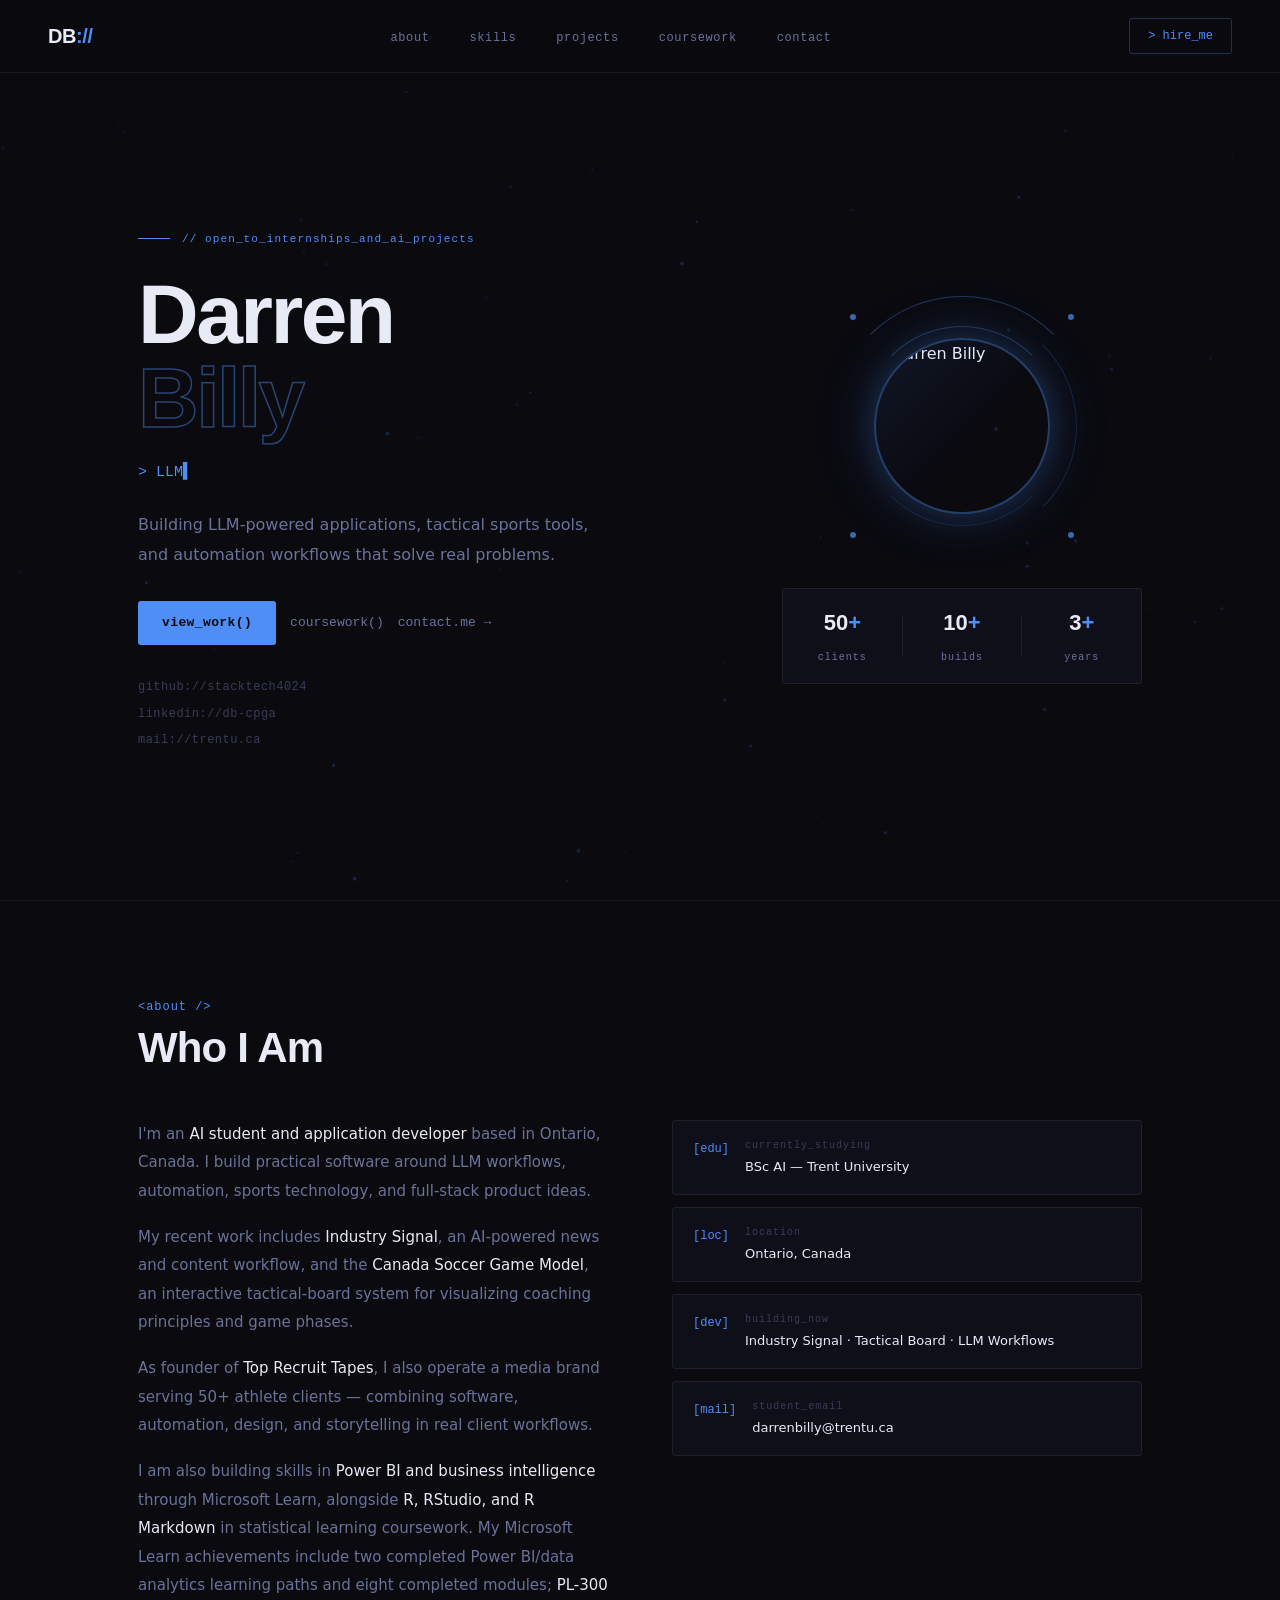
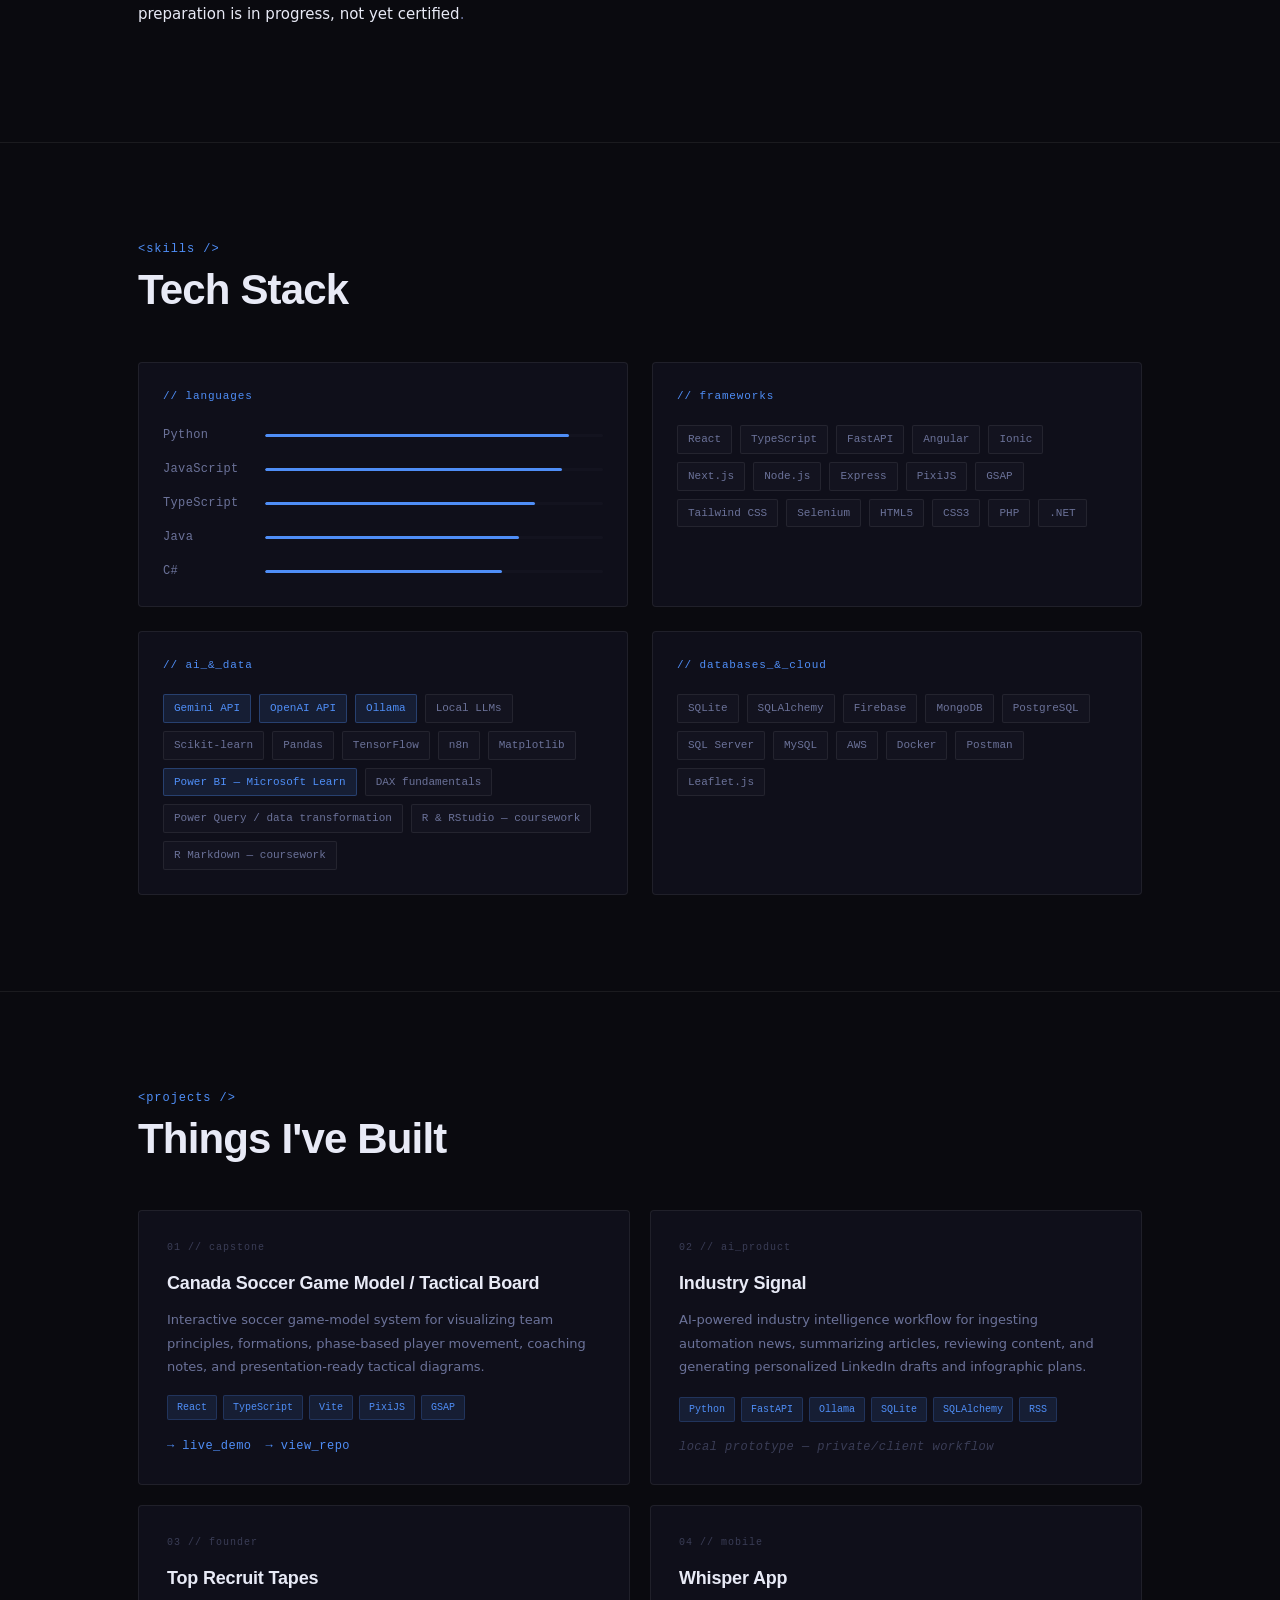
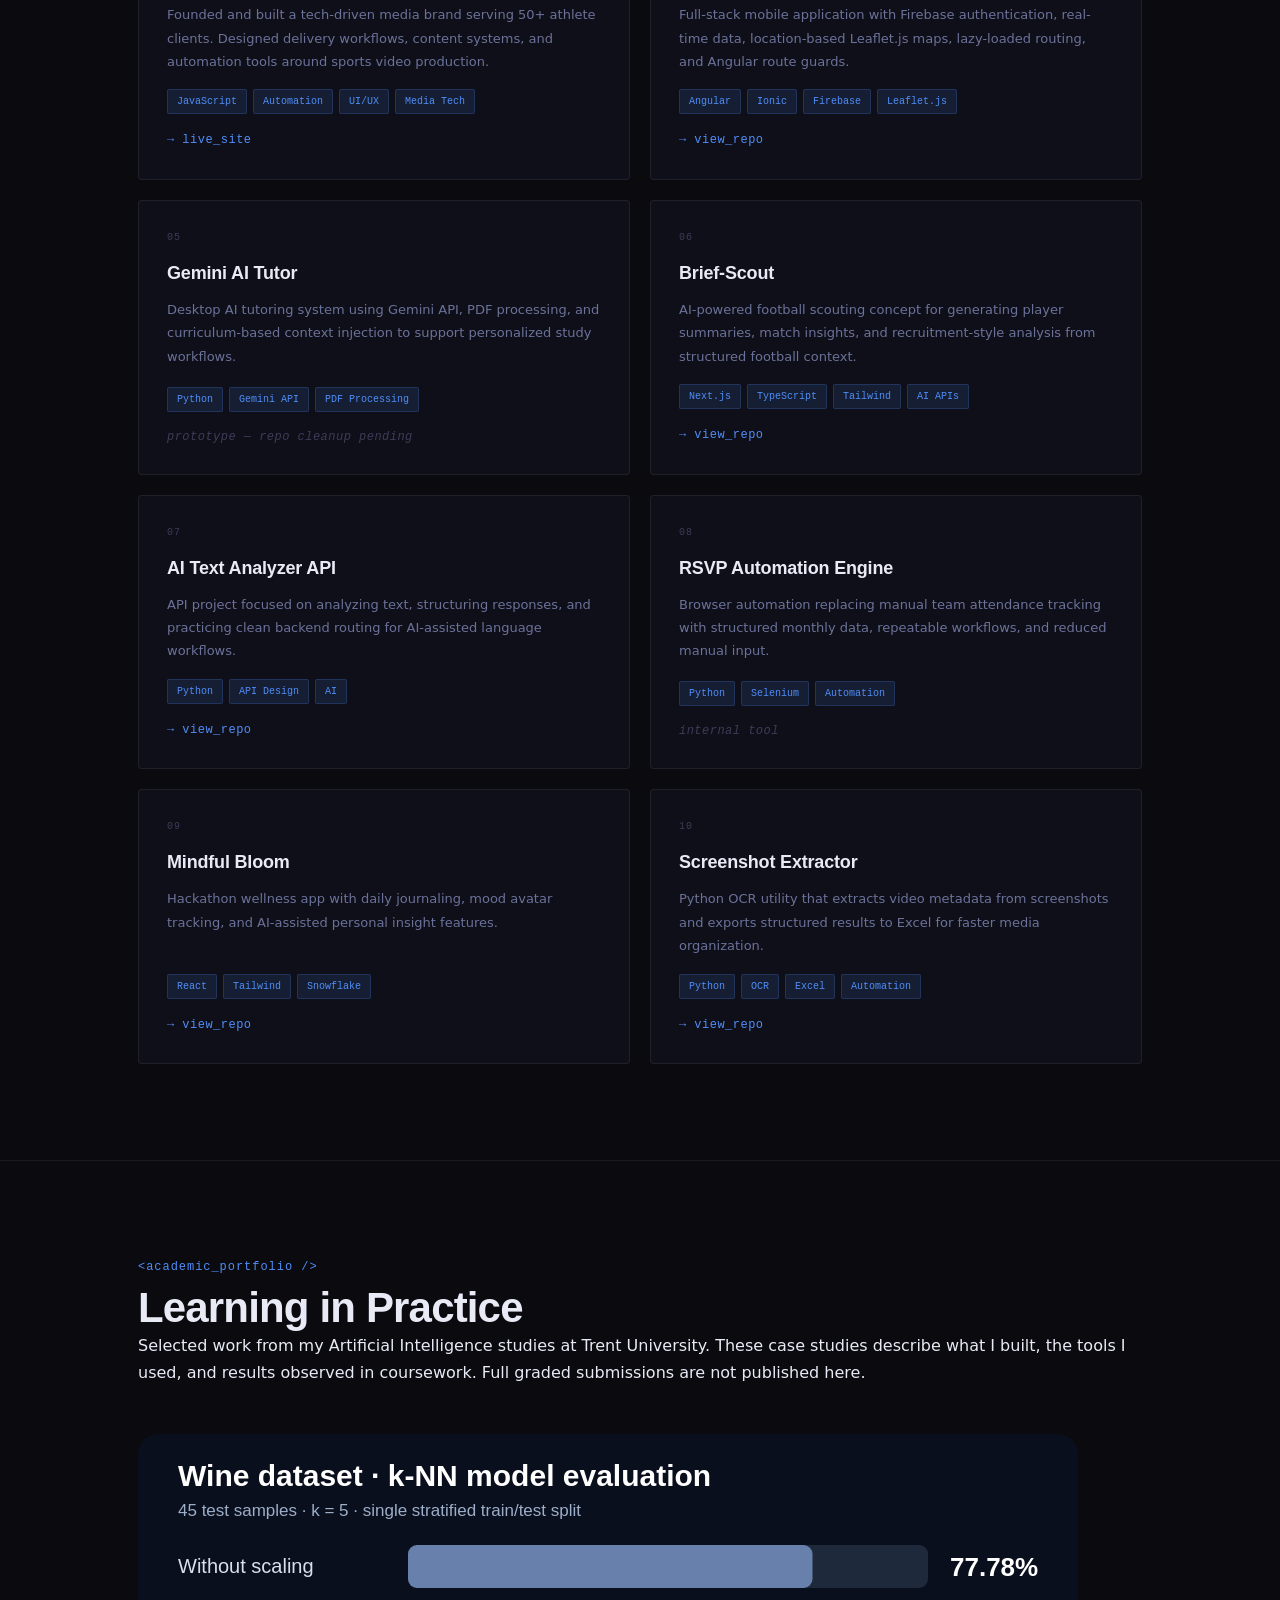
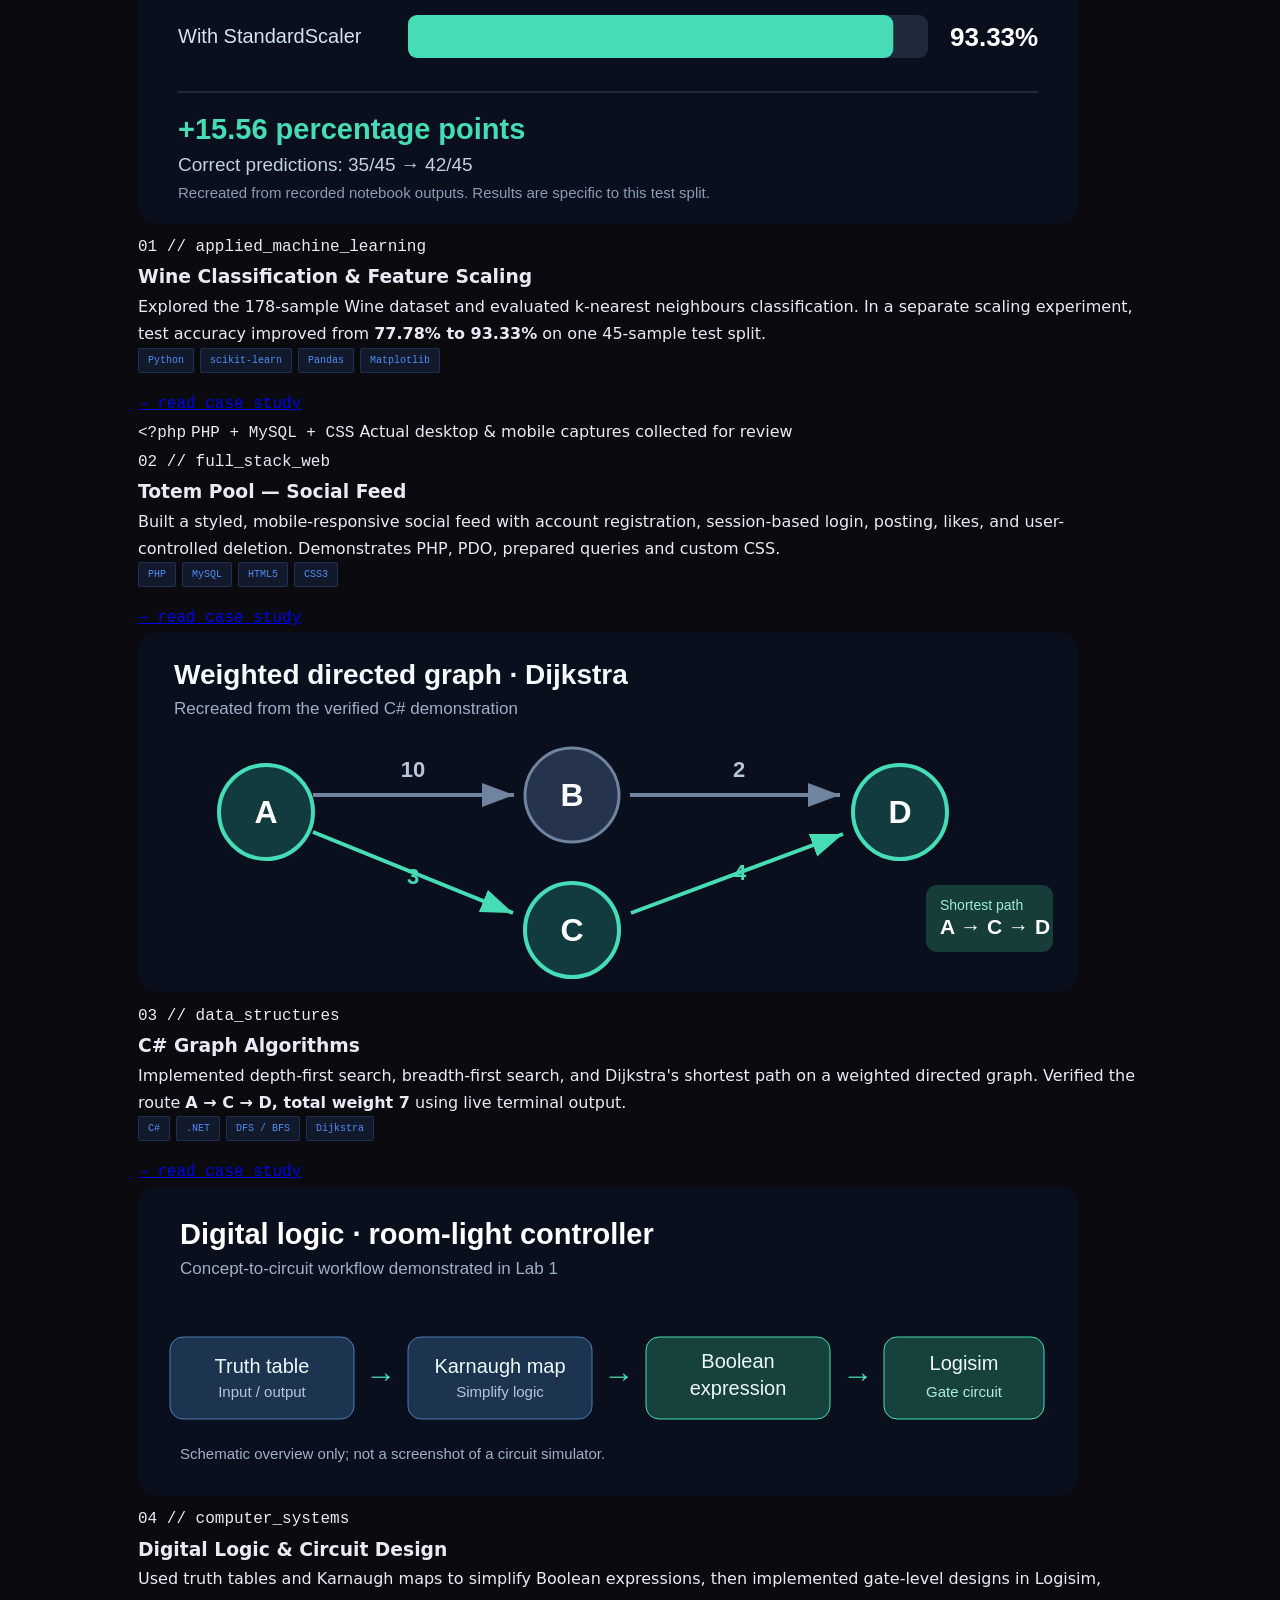
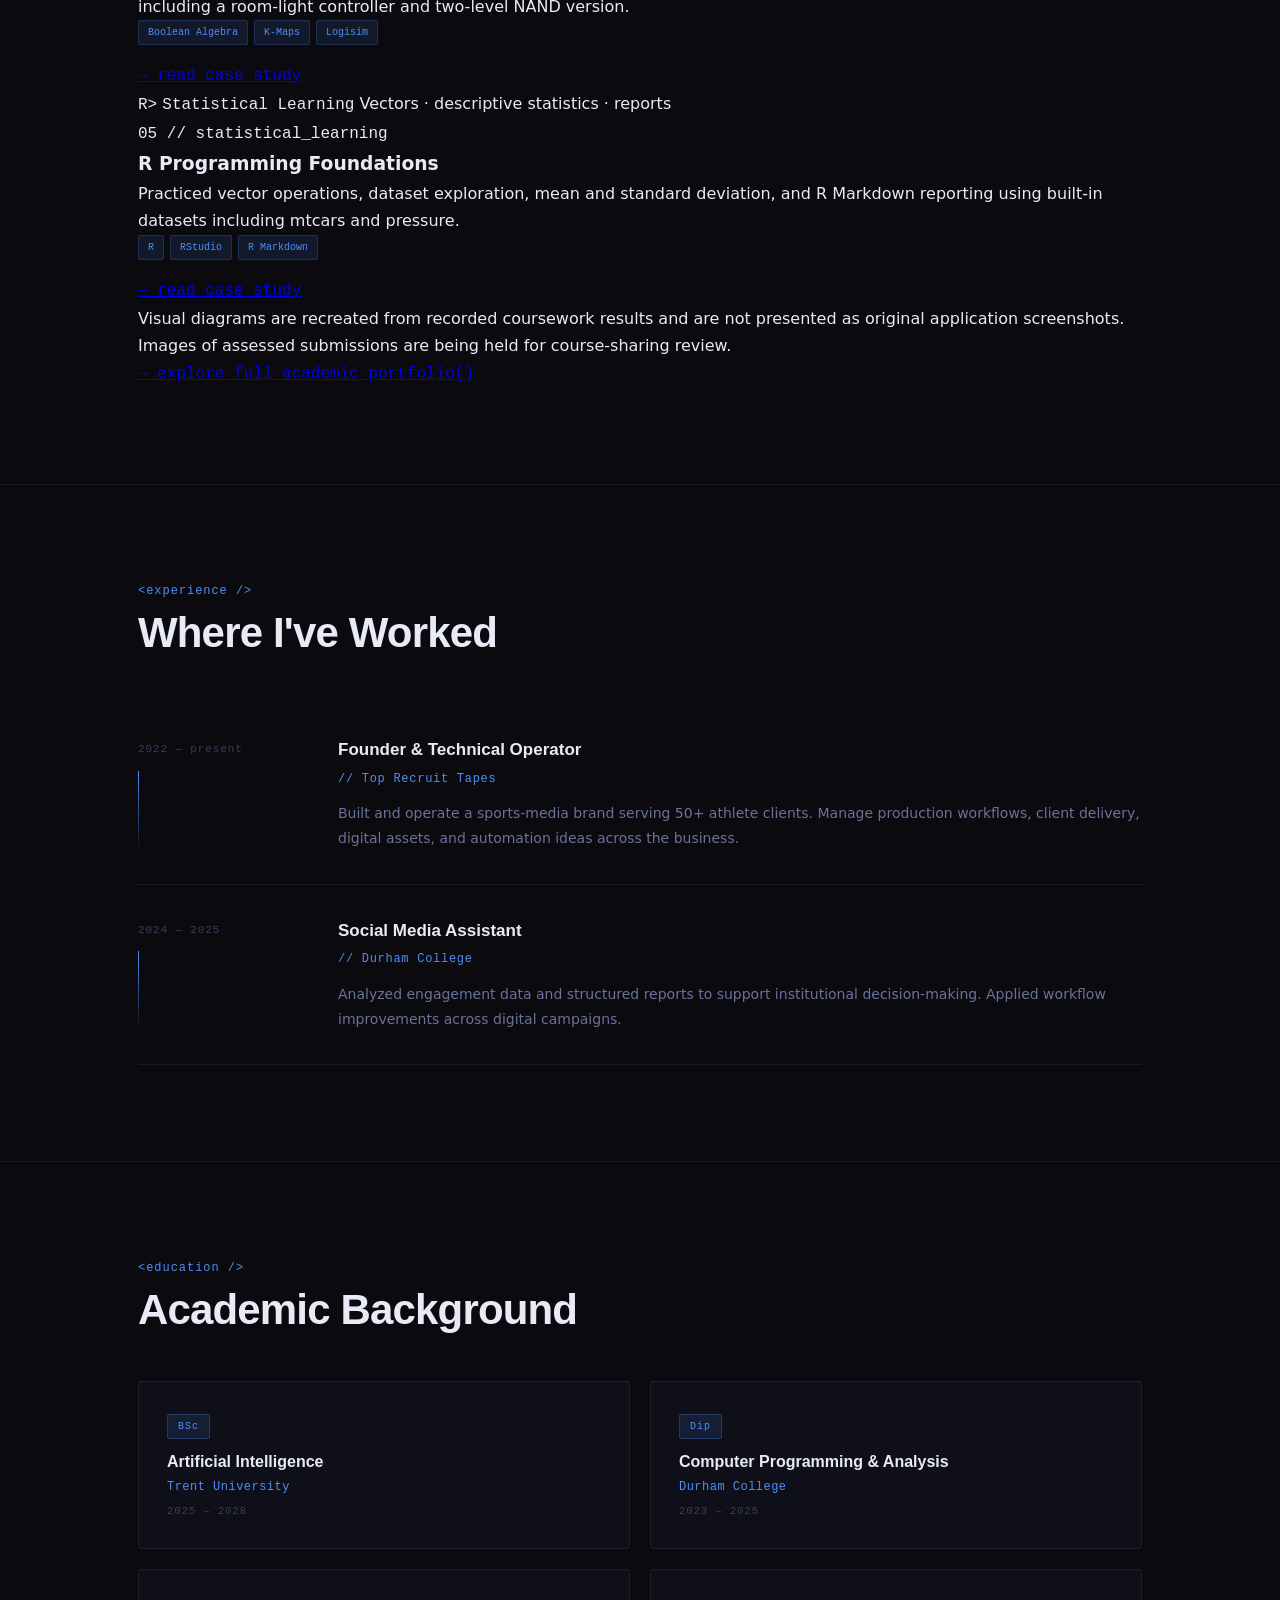
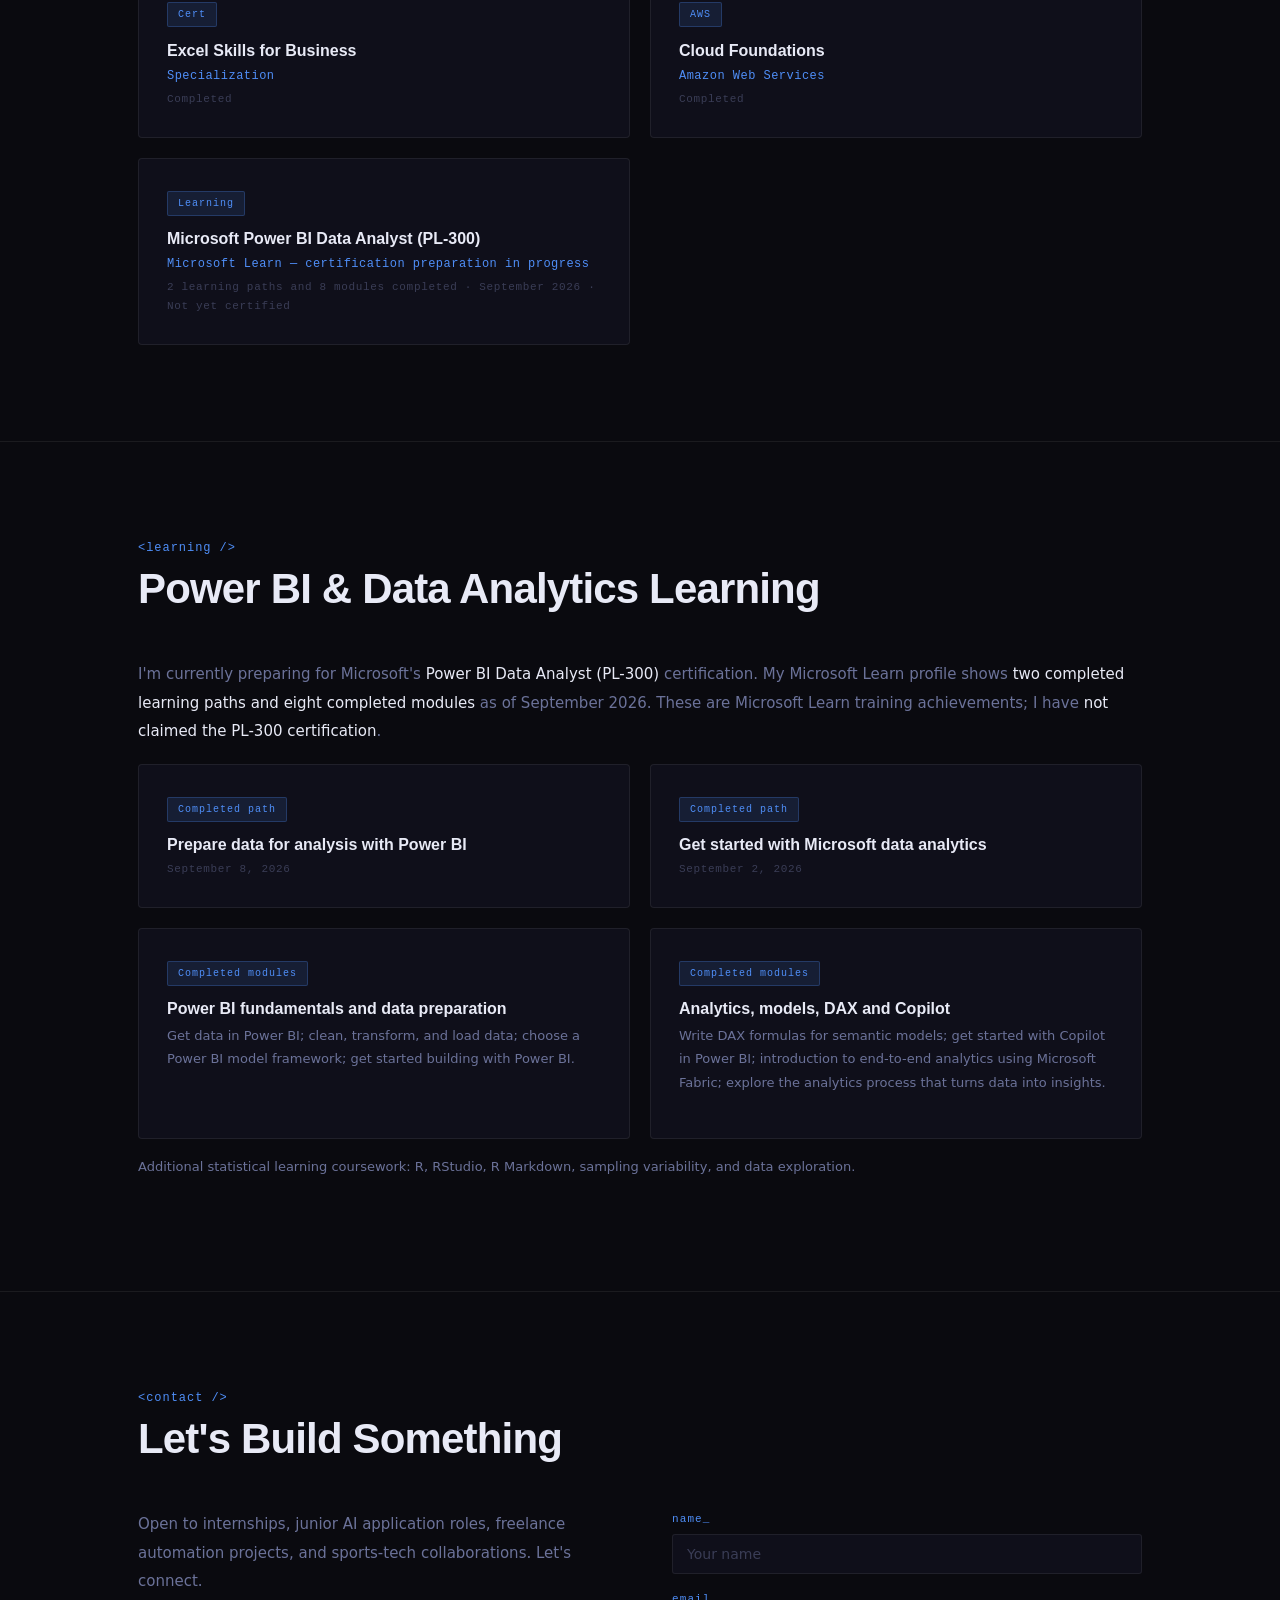
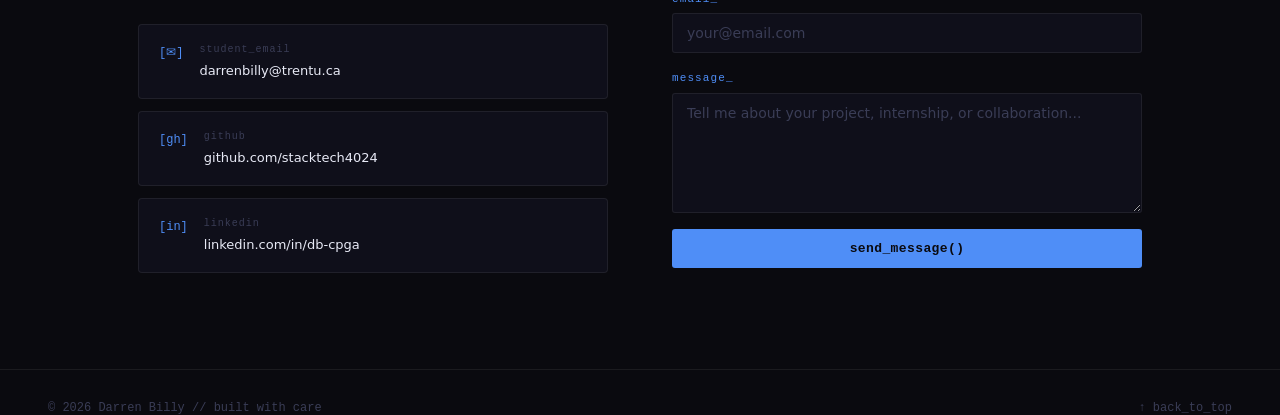
==== commit 3f692e15: "Add styled academic case-study gallery to GitHub Pages portfolio" ====
--- a/index.html
+++ b/index.html
@@ -19,6 +19,7 @@
       <li><a href="#about">about</a></li>
       <li><a href="#skills">skills</a></li>
       <li><a href="#projects">projects</a></li>
+      <li><a href="#academic">coursework</a></li>
       <li><a href="#contact">contact</a></li>
     </ul>
     <a href="mailto:darrenbilly@trentu.ca" class="nav-cta">&gt; hire_me</a>
@@ -44,6 +45,7 @@
         </p>
         <div class="hero-actions">
           <a href="#projects" class="btn-primary">view_work()</a>
+          <a href="#academic" class="btn-ghost">coursework()</a>
           <a href="#contact" class="btn-ghost">contact.me →</a>
         </div>
         <div class="hero-links">
@@ -160,7 +162,8 @@
             <span class="stag">React</span><span class="stag">TypeScript</span><span class="stag">FastAPI</span>
             <span class="stag">Angular</span><span class="stag">Ionic</span><span class="stag">Next.js</span>
             <span class="stag">Node.js</span><span class="stag">Express</span><span class="stag">PixiJS</span>
-            <span class="stag">GSAP</span><span class="stag">Tailwind</span><span class="stag">Selenium</span>
+            <span class="stag">GSAP</span><span class="stag">Tailwind CSS</span><span class="stag">Selenium</span>
+            <span class="stag">HTML5</span><span class="stag">CSS3</span><span class="stag">PHP</span><span class="stag">.NET</span>
           </div>
         </div>
         <div class="skill-block">
@@ -178,7 +181,7 @@
           <div class="skill-block-title mono">// databases_&_cloud</div>
           <div class="skill-tags-wrap">
             <span class="stag">SQLite</span><span class="stag">SQLAlchemy</span><span class="stag">Firebase</span>
-            <span class="stag">MongoDB</span><span class="stag">PostgreSQL</span><span class="stag">SQL Server</span>
+            <span class="stag">MongoDB</span><span class="stag">PostgreSQL</span><span class="stag">SQL Server</span><span class="stag">MySQL</span>
             <span class="stag">AWS</span><span class="stag">Docker</span><span class="stag">Postman</span><span class="stag">Leaflet.js</span>
           </div>
         </div>
@@ -279,6 +282,91 @@
         </div>
 
       </div>
+    </div>
+  </section>
+
+  <!-- ACADEMIC PORTFOLIO -->
+  <section id="academic" class="section academic-section" aria-labelledby="academic-title">
+    <div class="container">
+      <div class="section-head">
+        <span class="mono section-tag">&lt;academic_portfolio /&gt;</span>
+        <h2 class="section-title" id="academic-title">Learning in Practice</h2>
+        <p class="academic-intro">Selected work from my Artificial Intelligence studies at Trent University. These case studies describe what I built, the tools I used, and results observed in coursework. Full graded submissions are not published here.</p>
+      </div>
+
+      <div class="academic-grid">
+        <article class="academic-card">
+          <a class="academic-media" href="https://github.com/stacktech4024/stacktech4024/blob/main/portfolio/wine-machine-learning.md" target="_blank" rel="noopener noreferrer" aria-label="Read Wine Classification and Feature Scaling case study">
+            <img src="portfolio/assets/wine-scaling-results.svg" alt="Comparison of recorded k-nearest neighbours test accuracy: 77.78 percent before scaling and 93.33 percent after scaling" loading="lazy" />
+          </a>
+          <div class="academic-body">
+            <span class="academic-kicker mono">01 // applied_machine_learning</span>
+            <h3>Wine Classification &amp; Feature Scaling</h3>
+            <p>Explored the 178-sample Wine dataset and evaluated k-nearest neighbours classification. In a separate scaling experiment, test accuracy improved from <strong>77.78% to 93.33%</strong> on one 45-sample test split.</p>
+            <div class="proj-tags"><span class="ptag">Python</span><span class="ptag">scikit-learn</span><span class="ptag">Pandas</span><span class="ptag">Matplotlib</span></div>
+            <a class="academic-link mono" href="https://github.com/stacktech4024/stacktech4024/blob/main/portfolio/wine-machine-learning.md" target="_blank" rel="noopener noreferrer">→ read_case_study</a>
+          </div>
+        </article>
+
+        <article class="academic-card">
+          <div class="academic-media academic-placeholder" aria-hidden="true">
+            <span class="academic-placeholder-icon mono">&lt;?php</span>
+            <span class="mono">PHP + MySQL + CSS</span>
+            <span class="academic-placeholder-note">Actual desktop &amp; mobile captures collected for review</span>
+          </div>
+          <div class="academic-body">
+            <span class="academic-kicker mono">02 // full_stack_web</span>
+            <h3>Totem Pool — Social Feed</h3>
+            <p>Built a styled, mobile-responsive social feed with account registration, session-based login, posting, likes, and user-controlled deletion. Demonstrates PHP, PDO, prepared queries and custom CSS.</p>
+            <div class="proj-tags"><span class="ptag">PHP</span><span class="ptag">MySQL</span><span class="ptag">HTML5</span><span class="ptag">CSS3</span></div>
+            <a class="academic-link mono" href="https://github.com/stacktech4024/stacktech4024/blob/main/portfolio/totem-pool.md" target="_blank" rel="noopener noreferrer">→ read_case_study</a>
+          </div>
+        </article>
+
+        <article class="academic-card">
+          <a class="academic-media" href="https://github.com/stacktech4024/stacktech4024/blob/main/portfolio/csharp-graph-algorithms.md" target="_blank" rel="noopener noreferrer" aria-label="Read C# graph algorithms case study">
+            <img src="portfolio/assets/csharp-weighted-graph.svg" alt="Weighted graph showing edges from A to B and C and shortest route A to C to D with weight seven" loading="lazy" />
+          </a>
+          <div class="academic-body">
+            <span class="academic-kicker mono">03 // data_structures</span>
+            <h3>C# Graph Algorithms</h3>
+            <p>Implemented depth-first search, breadth-first search, and Dijkstra's shortest path on a weighted directed graph. Verified the route <strong>A → C → D, total weight 7</strong> using live terminal output.</p>
+            <div class="proj-tags"><span class="ptag">C#</span><span class="ptag">.NET</span><span class="ptag">DFS / BFS</span><span class="ptag">Dijkstra</span></div>
+            <a class="academic-link mono" href="https://github.com/stacktech4024/stacktech4024/blob/main/portfolio/csharp-graph-algorithms.md" target="_blank" rel="noopener noreferrer">→ read_case_study</a>
+          </div>
+        </article>
+
+        <article class="academic-card">
+          <a class="academic-media" href="https://github.com/stacktech4024/stacktech4024/blob/main/portfolio/digital-logic.md" target="_blank" rel="noopener noreferrer" aria-label="Read Digital Logic circuit design case study">
+            <img src="portfolio/assets/digital-logic-workflow.svg" alt="Workflow from truth table to Karnaugh map, simplified Boolean expression and Logisim gate circuit" loading="lazy" />
+          </a>
+          <div class="academic-body">
+            <span class="academic-kicker mono">04 // computer_systems</span>
+            <h3>Digital Logic &amp; Circuit Design</h3>
+            <p>Used truth tables and Karnaugh maps to simplify Boolean expressions, then implemented gate-level designs in Logisim, including a room-light controller and two-level NAND version.</p>
+            <div class="proj-tags"><span class="ptag">Boolean Algebra</span><span class="ptag">K-Maps</span><span class="ptag">Logisim</span></div>
+            <a class="academic-link mono" href="https://github.com/stacktech4024/stacktech4024/blob/main/portfolio/digital-logic.md" target="_blank" rel="noopener noreferrer">→ read_case_study</a>
+          </div>
+        </article>
+
+        <article class="academic-card">
+          <div class="academic-media academic-placeholder academic-placeholder-r" aria-hidden="true">
+            <span class="academic-placeholder-icon mono">R&gt;</span>
+            <span class="mono">Statistical Learning</span>
+            <span class="academic-placeholder-note">Vectors · descriptive statistics · reports</span>
+          </div>
+          <div class="academic-body">
+            <span class="academic-kicker mono">05 // statistical_learning</span>
+            <h3>R Programming Foundations</h3>
+            <p>Practiced vector operations, dataset exploration, mean and standard deviation, and R Markdown reporting using built-in datasets including mtcars and pressure.</p>
+            <div class="proj-tags"><span class="ptag">R</span><span class="ptag">RStudio</span><span class="ptag">R Markdown</span></div>
+            <a class="academic-link mono" href="https://github.com/stacktech4024/stacktech4024/blob/main/portfolio/r-statistical-learning.md" target="_blank" rel="noopener noreferrer">→ read_case_study</a>
+          </div>
+        </article>
+      </div>
+
+      <p class="academic-footnote">Visual diagrams are recreated from recorded coursework results and are not presented as original application screenshots. Images of assessed submissions are being held for course-sharing review.</p>
+      <a class="academic-all-link mono" href="https://github.com/stacktech4024/stacktech4024/blob/main/ACADEMIC_PORTFOLIO.md" target="_blank" rel="noopener noreferrer">→ explore_full_academic_portfolio()</a>
     </div>
   </section>
 
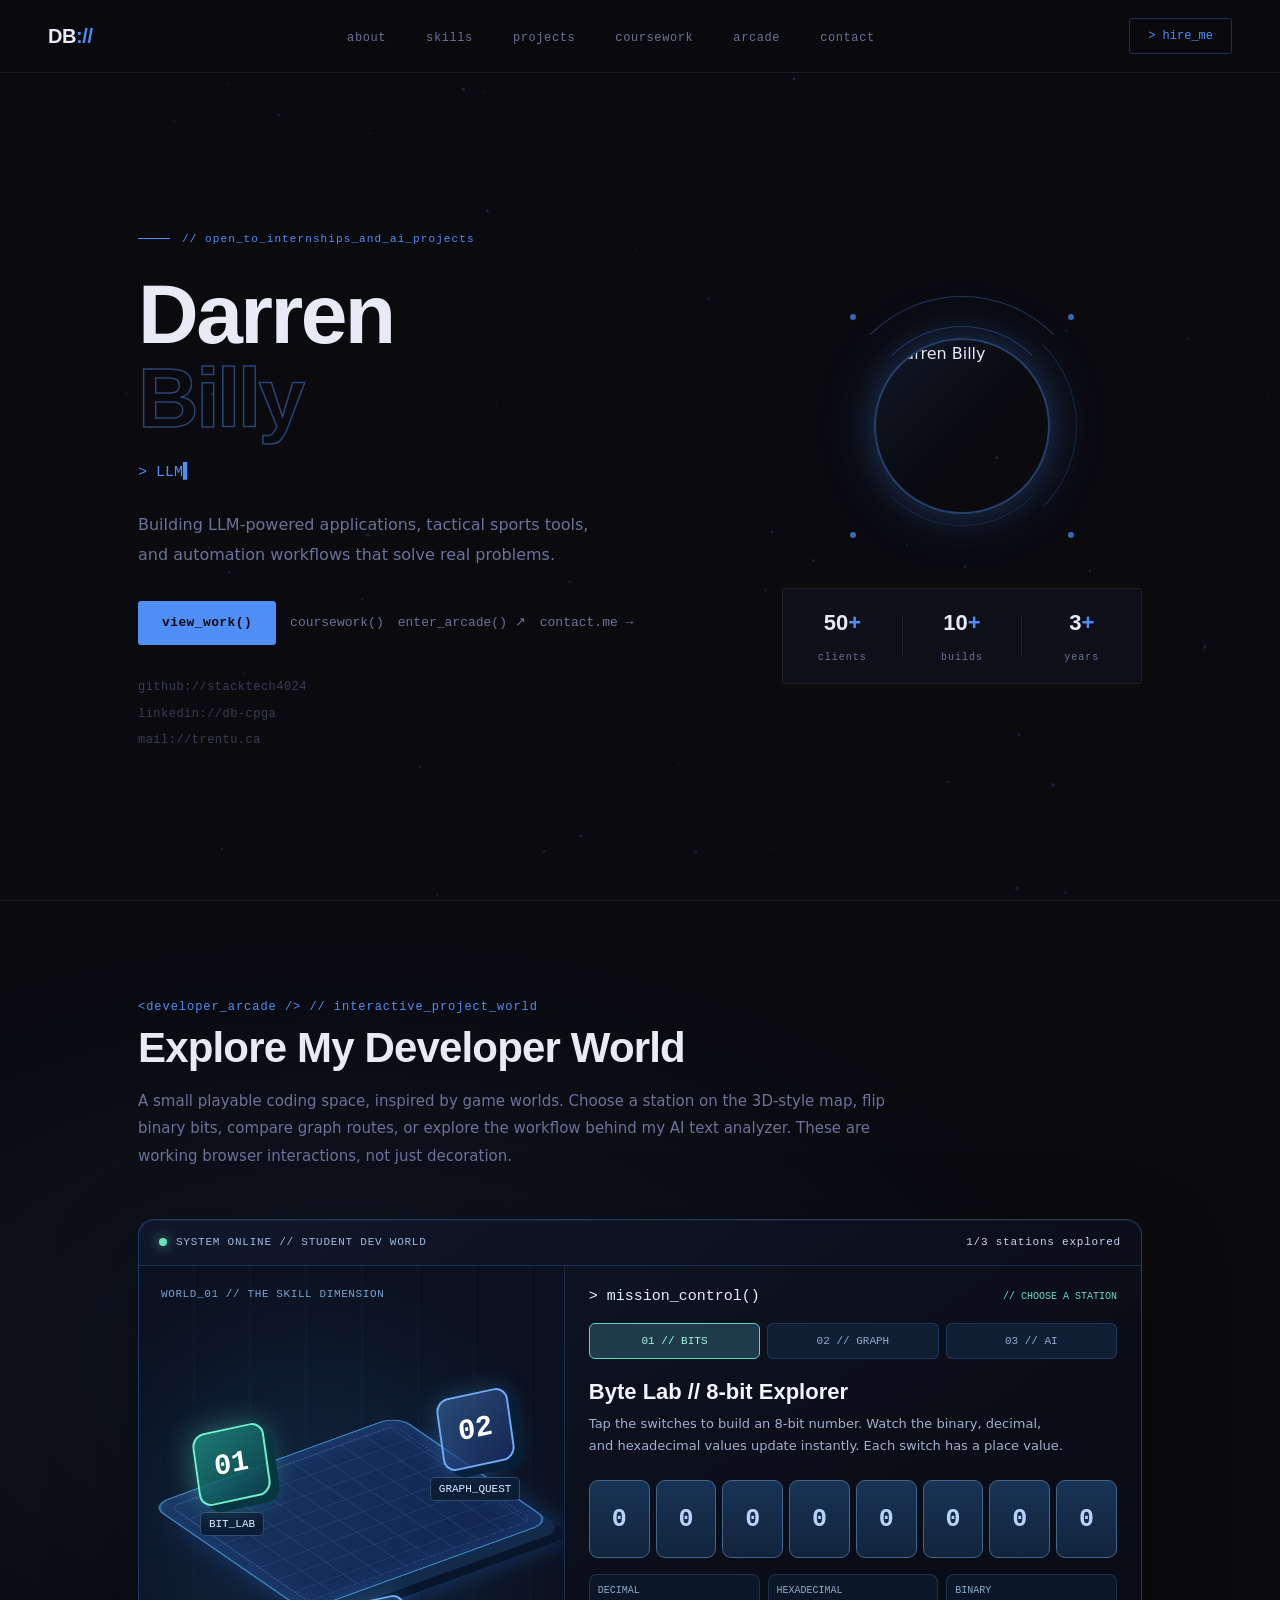
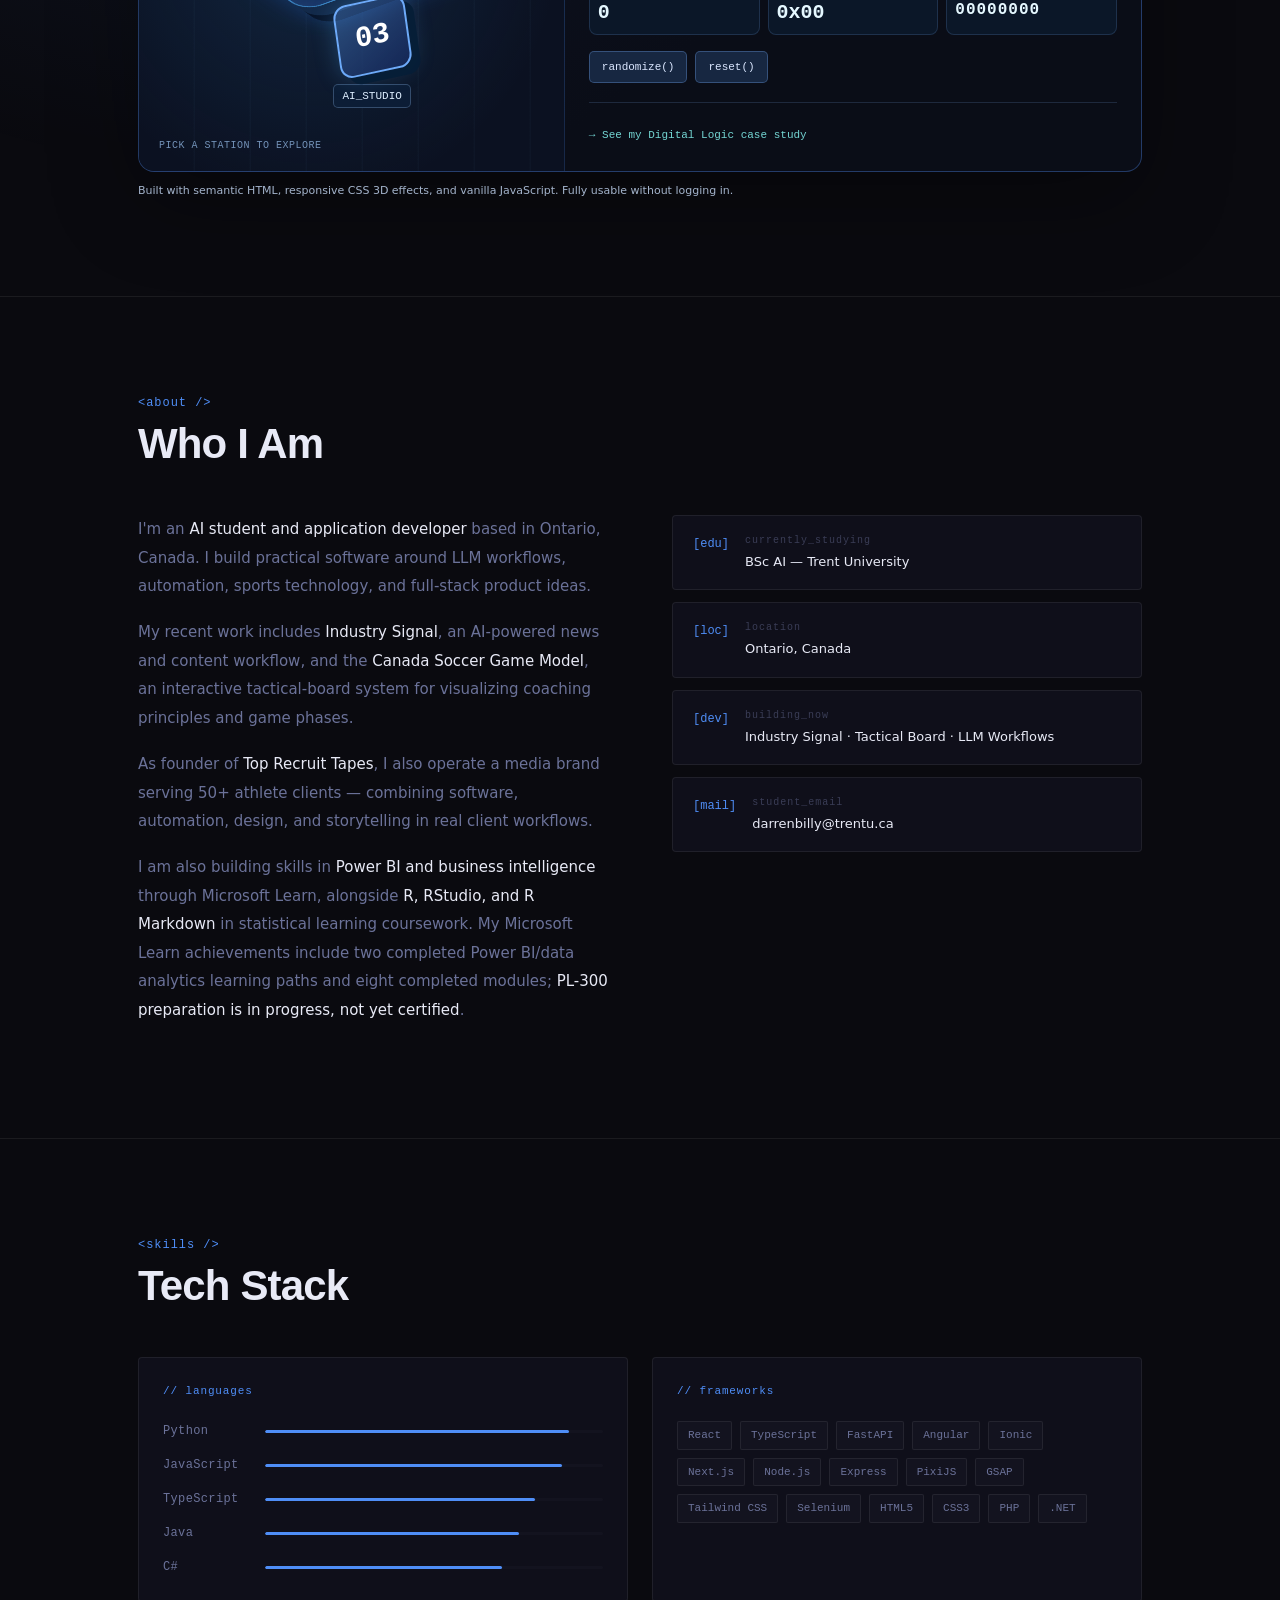
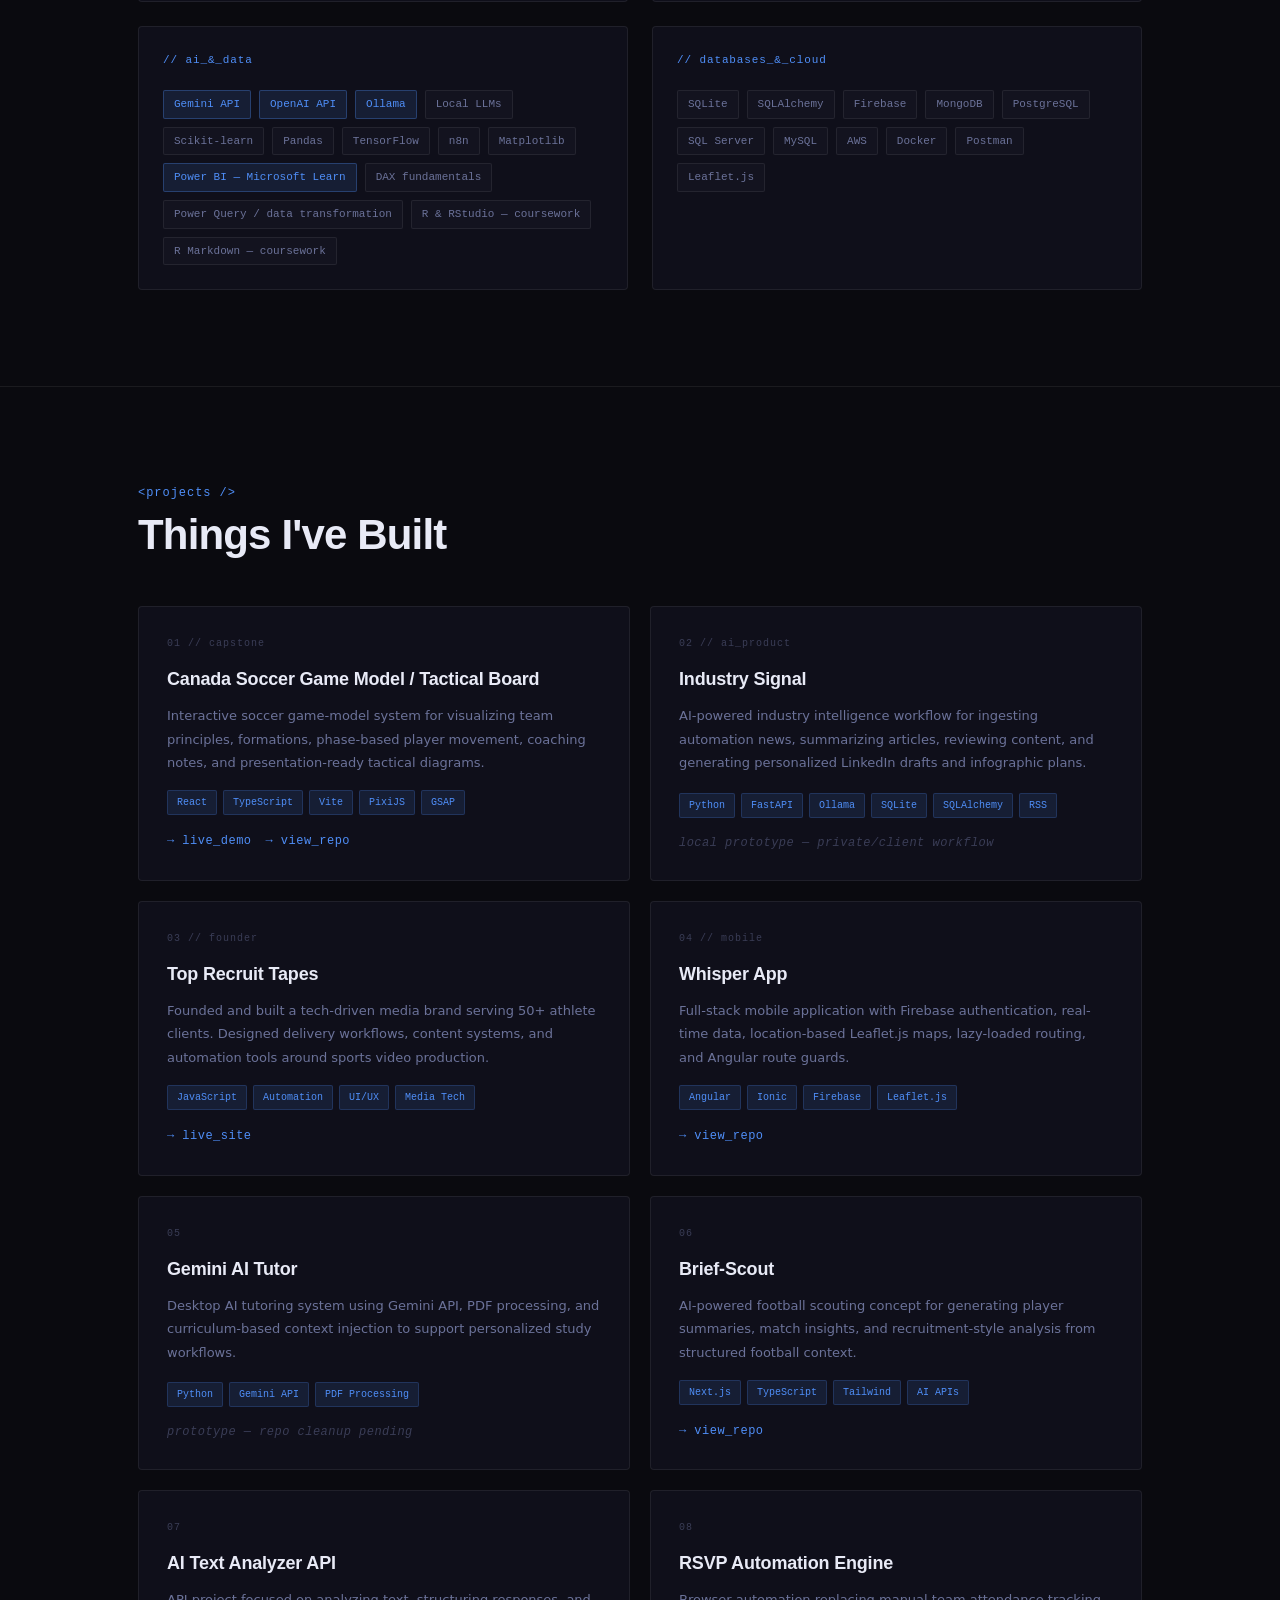
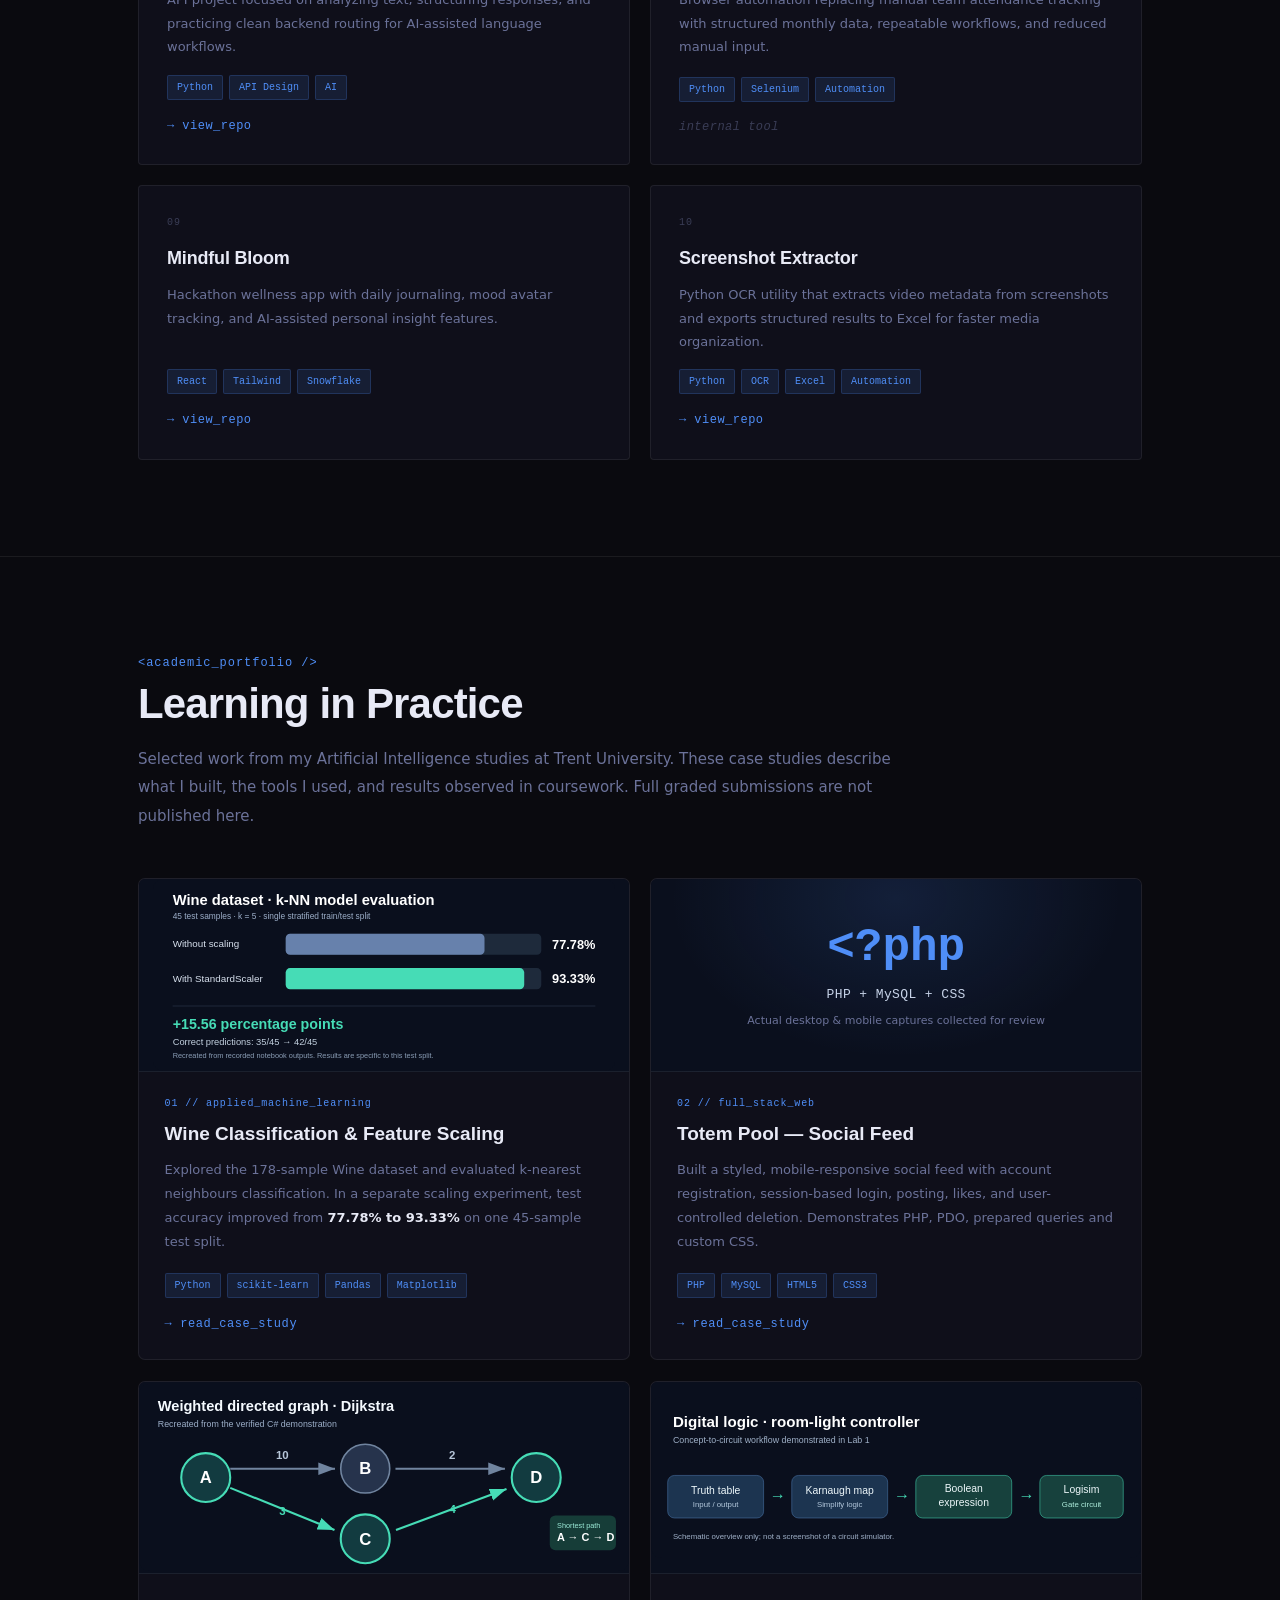
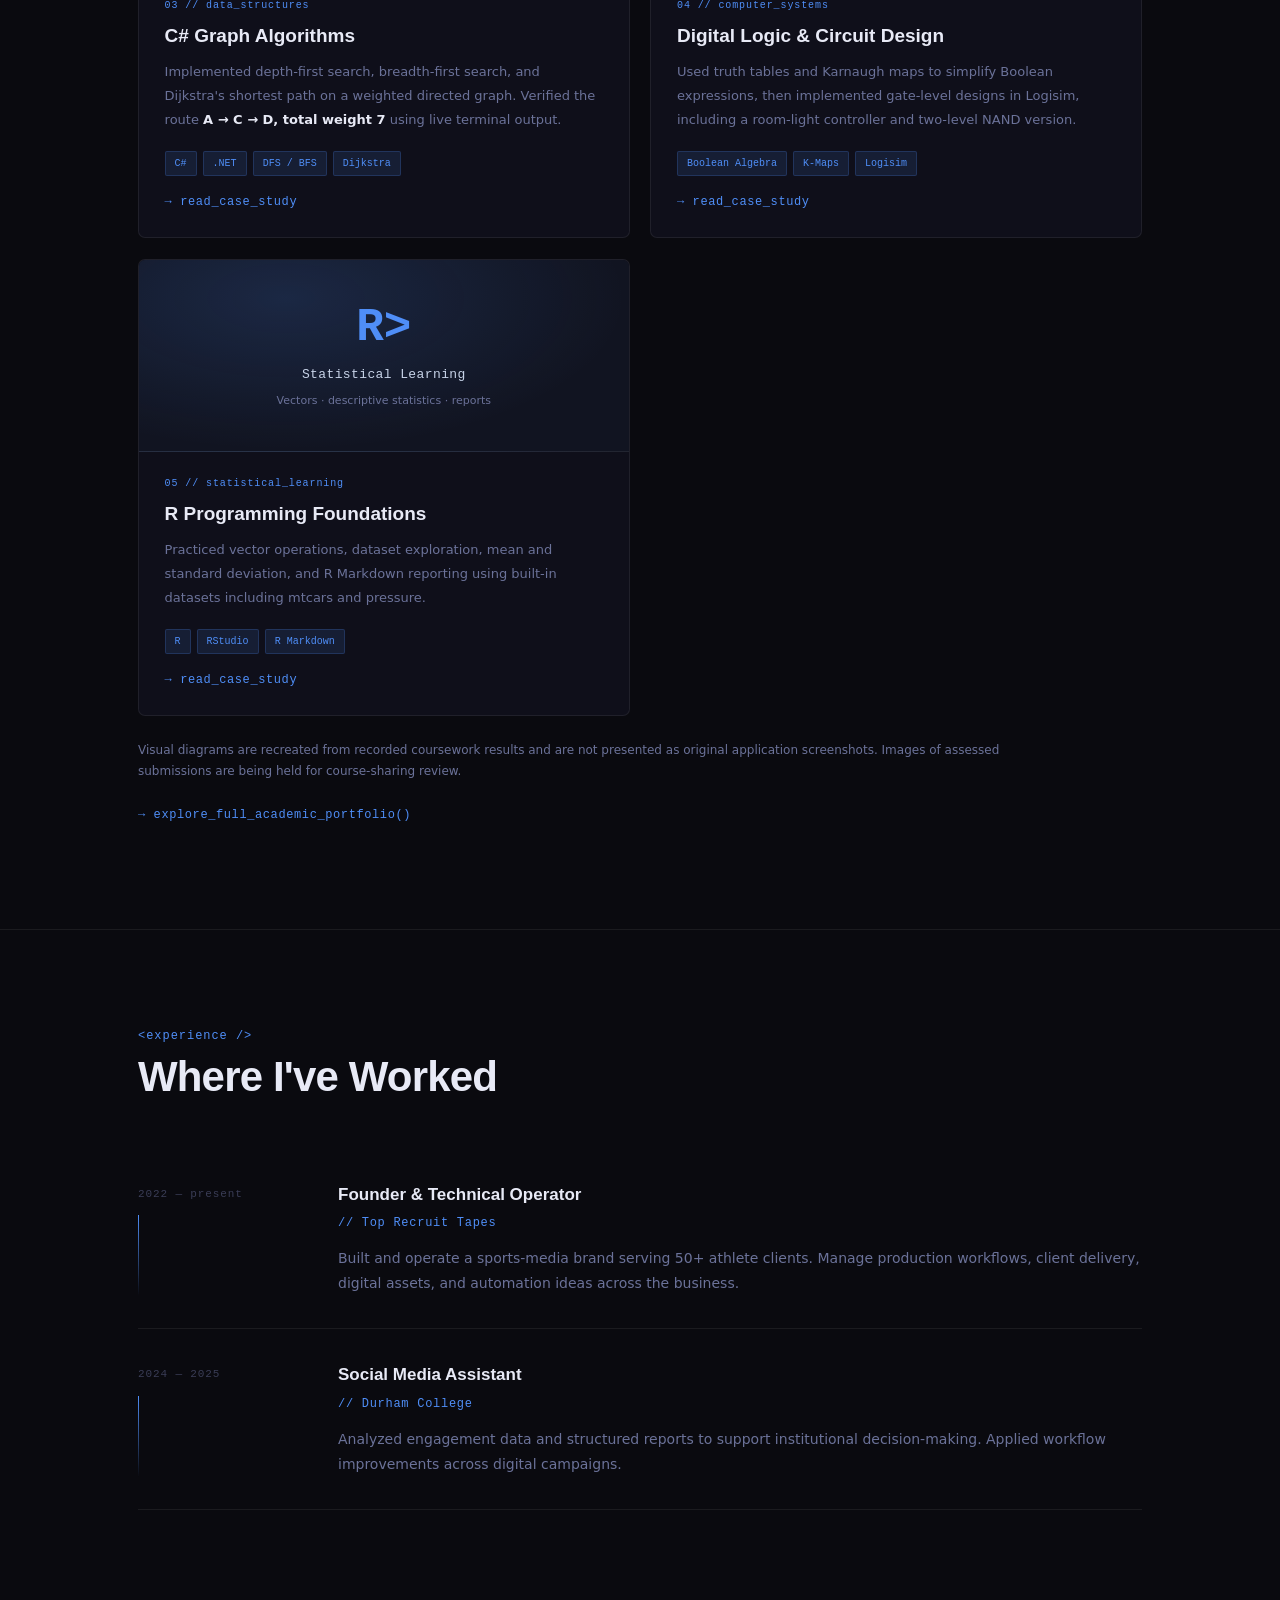
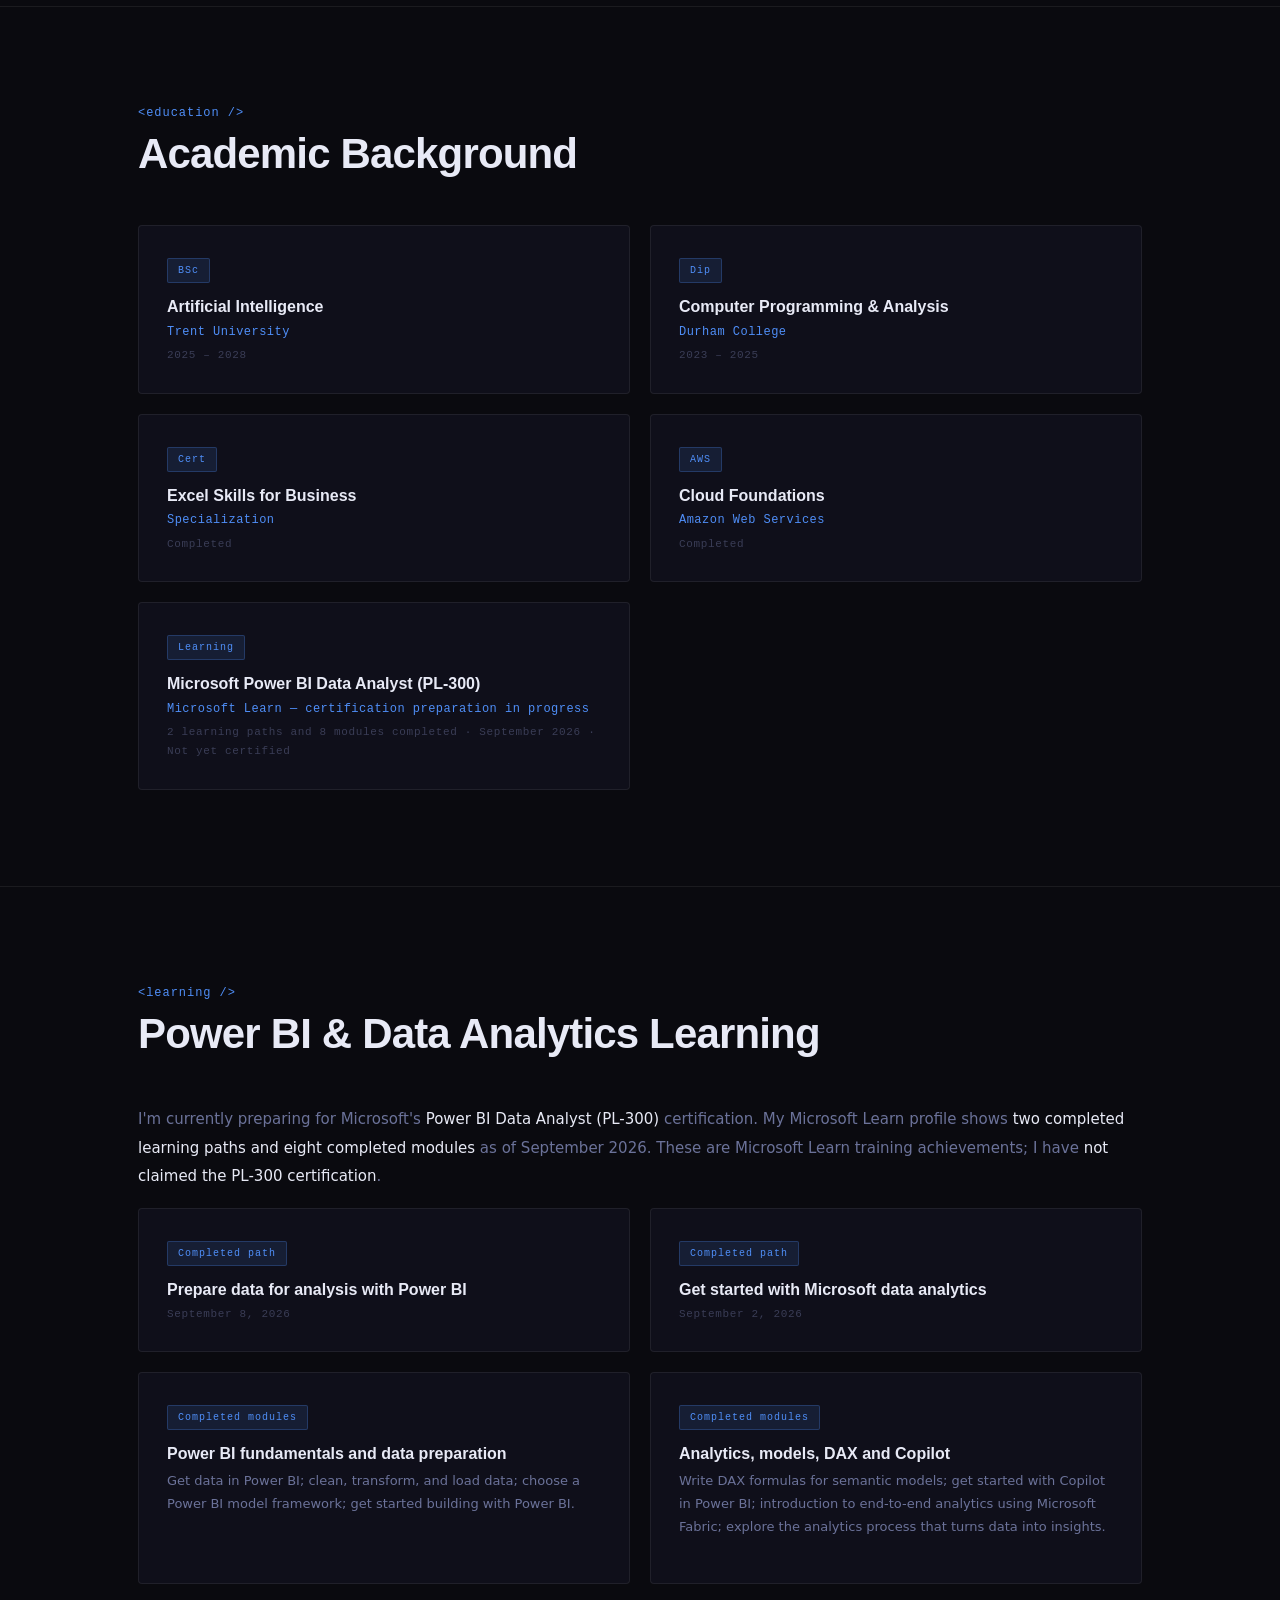
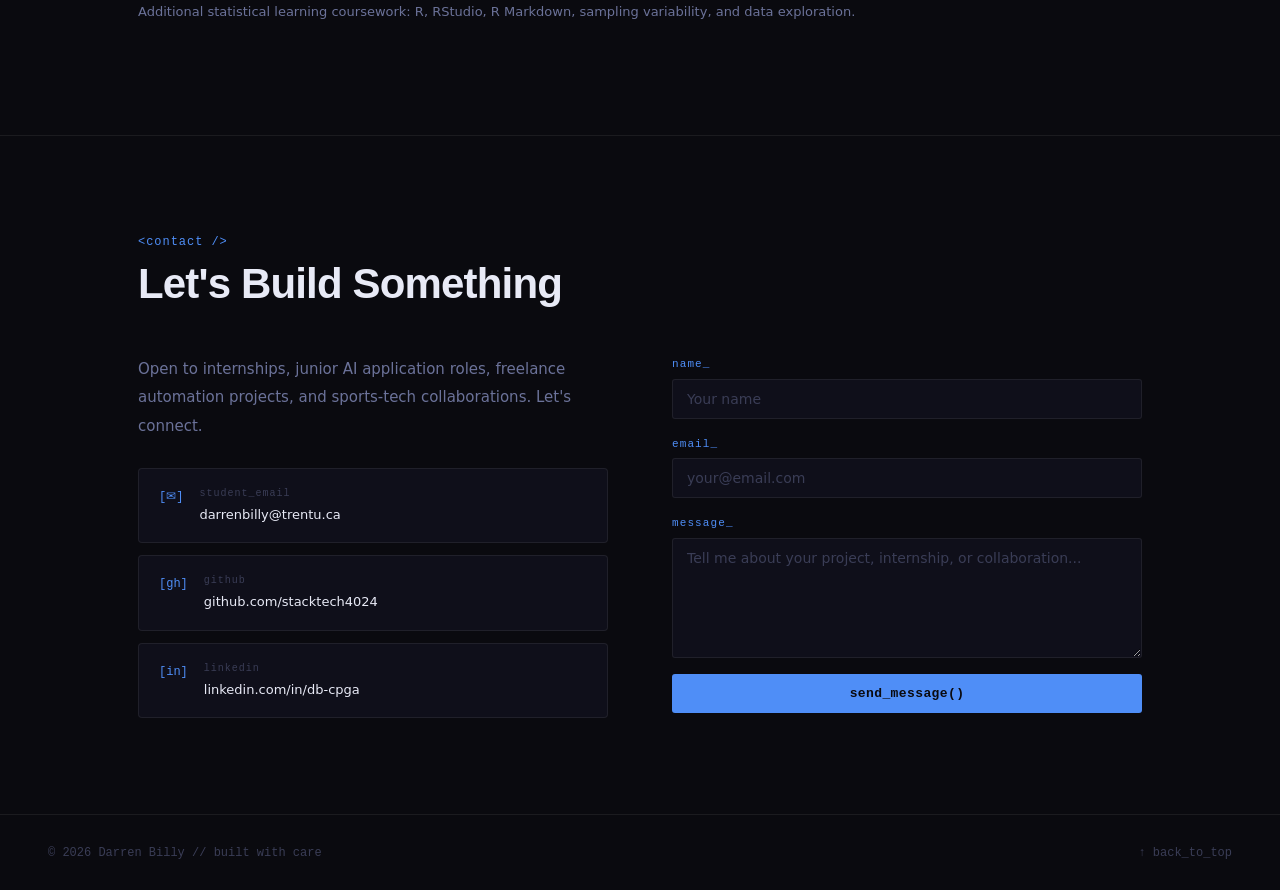
==== commit e4f60015: "Launch game-inspired interactive developer world on portfolio home page" ====
--- a/index.html
+++ b/index.html
@@ -8,6 +8,7 @@
   <link rel="preconnect" href="https://fonts.gstatic.com" crossorigin />
   <link href="https://fonts.googleapis.com/css2?family=Share+Tech+Mono&family=Syne:wght@700;800&display=swap" rel="stylesheet" />
   <link rel="stylesheet" href="style.css" />
+  <link rel="stylesheet" href="portfolio/arcade.css" />
 </head>
 <body>
 
@@ -20,6 +21,7 @@
       <li><a href="#skills">skills</a></li>
       <li><a href="#projects">projects</a></li>
       <li><a href="#academic">coursework</a></li>
+      <li><a href="#arcade">arcade</a></li>
       <li><a href="#contact">contact</a></li>
     </ul>
     <a href="mailto:darrenbilly@trentu.ca" class="nav-cta">&gt; hire_me</a>
@@ -46,6 +48,7 @@
         <div class="hero-actions">
           <a href="#projects" class="btn-primary">view_work()</a>
           <a href="#academic" class="btn-ghost">coursework()</a>
+          <a href="#arcade" class="btn-ghost">enter_arcade() ↗</a>
           <a href="#contact" class="btn-ghost">contact.me →</a>
         </div>
         <div class="hero-links">
@@ -87,6 +90,130 @@
         </div>
       </div>
 
+    </div>
+  </section>
+
+  <!-- INTERACTIVE DEVELOPER ARCADE : CSS 3D world + real local simulations -->
+  <section id="arcade" class="section arcade-section" aria-labelledby="arcade-title">
+    <div class="container">
+      <div class="section-head">
+        <span class="mono section-tag">&lt;developer_arcade /&gt; // interactive_project_world</span>
+        <h2 id="arcade-title" class="section-title">Explore My Developer World</h2>
+        <p class="arcade-intro">A small playable coding space, inspired by game worlds. Choose a station on the 3D-style map, flip binary bits, compare graph routes, or explore the workflow behind my AI text analyzer. These are working browser interactions, not just decoration.</p>
+      </div>
+
+      <div class="arcade-frame">
+        <div class="arcade-topbar mono">
+          <span class="arcade-signal">SYSTEM ONLINE // STUDENT DEV WORLD</span>
+          <span id="arcade-progress" class="arcade-progress" aria-live="polite">1/3 stations explored</span>
+        </div>
+        <div class="arcade-main">
+          <div class="arcade-world" aria-label="Choose a station in the developer world">
+            <div class="arcade-world-platform" aria-hidden="true"></div>
+            <button type="button" class="arcade-world-node arcade-node-bits" data-arcade-world="bits" aria-pressed="true" aria-label="Open Bit Lab">
+              <span class="arcade-node-shape" aria-hidden="true">01</span>
+              <span class="arcade-node-label">BIT_LAB</span>
+            </button>
+            <button type="button" class="arcade-world-node arcade-node-graph" data-arcade-world="graph" aria-pressed="false" aria-label="Open Graph Quest">
+              <span class="arcade-node-shape" aria-hidden="true">02</span>
+              <span class="arcade-node-label">GRAPH_QUEST</span>
+            </button>
+            <button type="button" class="arcade-world-node arcade-node-ai" data-arcade-world="ai" aria-pressed="false" aria-label="Open AI Studio">
+              <span class="arcade-node-shape" aria-hidden="true">03</span>
+              <span class="arcade-node-label">AI_STUDIO</span>
+            </button>
+          </div>
+
+          <div class="arcade-console">
+            <div class="arcade-console-title">
+              <h3>&gt; mission_control()</h3>
+              <span>// CHOOSE A STATION</span>
+            </div>
+            <div class="arcade-tabs" role="tablist" aria-label="Interactive coding stations">
+              <button type="button" class="arcade-tab" role="tab" id="arcade-tab-bits" data-arcade-tab="bits" aria-selected="true" aria-controls="arcade-panel-bits">01 // BITS</button>
+              <button type="button" class="arcade-tab" role="tab" id="arcade-tab-graph" data-arcade-tab="graph" aria-selected="false" aria-controls="arcade-panel-graph" tabindex="-1">02 // GRAPH</button>
+              <button type="button" class="arcade-tab" role="tab" id="arcade-tab-ai" data-arcade-tab="ai" aria-selected="false" aria-controls="arcade-panel-ai" tabindex="-1">03 // AI</button>
+            </div>
+
+            <div class="arcade-panel" id="arcade-panel-bits" data-arcade-panel="bits" role="tabpanel" aria-labelledby="arcade-tab-bits">
+              <h4>Byte Lab // 8-bit Explorer</h4>
+              <p class="arcade-panel-desc">Tap the switches to build an 8-bit number. Watch the binary, decimal, and hexadecimal values update instantly. Each switch has a place value.</p>
+              <div class="arcade-bit-grid" role="group" aria-label="Eight binary switches from 128 to 1">
+                <button class="arcade-bit-button" type="button" data-byte-bit="7" aria-pressed="false" aria-label="Bit 7, weight 128, off">0<small>128</small></button>
+                <button class="arcade-bit-button" type="button" data-byte-bit="6" aria-pressed="false" aria-label="Bit 6, weight 64, off">0<small>64</small></button>
+                <button class="arcade-bit-button" type="button" data-byte-bit="5" aria-pressed="false" aria-label="Bit 5, weight 32, off">0<small>32</small></button>
+                <button class="arcade-bit-button" type="button" data-byte-bit="4" aria-pressed="false" aria-label="Bit 4, weight 16, off">0<small>16</small></button>
+                <button class="arcade-bit-button" type="button" data-byte-bit="3" aria-pressed="false" aria-label="Bit 3, weight 8, off">0<small>8</small></button>
+                <button class="arcade-bit-button" type="button" data-byte-bit="2" aria-pressed="false" aria-label="Bit 2, weight 4, off">0<small>4</small></button>
+                <button class="arcade-bit-button" type="button" data-byte-bit="1" aria-pressed="false" aria-label="Bit 1, weight 2, off">0<small>2</small></button>
+                <button class="arcade-bit-button" type="button" data-byte-bit="0" aria-pressed="false" aria-label="Bit 0, weight 1, off">0<small>1</small></button>
+              </div>
+              <dl class="arcade-output-grid" aria-live="polite">
+                <div class="arcade-readout"><dt>DECIMAL</dt><dd><output id="arcade-decimal">0</output></dd></div>
+                <div class="arcade-readout"><dt>HEXADECIMAL</dt><dd><output id="arcade-hexadecimal">0x00</output></dd></div>
+                <div class="arcade-readout"><dt>BINARY</dt><dd class="byte-binary"><output id="arcade-binary">00000000</output></dd></div>
+              </dl>
+              <div class="arcade-actions">
+                <button type="button" class="arcade-action" id="arcade-byte-random">randomize()</button>
+                <button type="button" class="arcade-action" id="arcade-byte-reset">reset()</button>
+              </div>
+              <div class="arcade-console-footer">
+                <a href="https://github.com/stacktech4024/stacktech4024/blob/main/portfolio/digital-logic.md" class="arcade-project-link" target="_blank" rel="noopener noreferrer">→ See my Digital Logic case study</a>
+              </div>
+            </div>
+
+            <div class="arcade-panel" id="arcade-panel-graph" data-arcade-panel="graph" role="tabpanel" aria-labelledby="arcade-tab-graph" hidden>
+              <h4>Graph Quest // Choose Your Route</h4>
+              <p class="arcade-panel-desc">This is the weighted directed graph from my C# console project. Compare the two available routes from A to D and see why Dijkstra selects the route with the lower total weight.</p>
+              <svg class="arcade-graph-svg" viewBox="0 0 480 215" role="img" aria-label="Weighted graph with four vertices. A to B weight 10, A to C weight 3, B to D weight 2 and C to D weight 4.">
+                <defs><marker id="arcade-arrow" markerWidth="8" markerHeight="8" refX="6" refY="3" orient="auto"><path d="M0 0 L6 3 L0 6 Z" fill="#b1d4ed"/></marker></defs>
+                <path class="edge" data-graph-edge="AB" d="M66 97 L231 51" marker-end="url(#arcade-arrow)"/>
+                <path class="edge" data-graph-edge="AC" d="M66 105 L231 165" marker-end="url(#arcade-arrow)"/>
+                <path class="edge" data-graph-edge="BD" d="M249 51 L408 97" marker-end="url(#arcade-arrow)"/>
+                <path class="edge" data-graph-edge="CD" d="M249 165 L408 105" marker-end="url(#arcade-arrow)"/>
+                <text class="weight-label" x="150" y="61">10</text><text class="weight-label" x="146" y="151">3</text>
+                <text class="weight-label" x="337" y="63">2</text><text class="weight-label" x="337" y="151">4</text>
+                <circle class="node-circle" cx="54" cy="101" r="21"/><text class="node-label" x="54" y="101">A</text>
+                <circle class="node-circle" cx="240" cy="46" r="21"/><text class="node-label" x="240" y="46">B</text>
+                <circle class="node-circle" cx="240" cy="171" r="21"/><text class="node-label" x="240" y="171">C</text>
+                <circle class="node-circle" cx="423" cy="101" r="21"/><text class="node-label" x="423" y="101">D</text>
+              </svg>
+              <div class="arcade-choices" role="group" aria-label="Choose a graph route">
+                <button type="button" class="arcade-choice" data-arcade-route="ACD" aria-pressed="true">A → C → D</button>
+                <button type="button" class="arcade-choice" data-arcade-route="ABD" aria-pressed="false">A → B → D</button>
+              </div>
+              <div class="arcade-feedback" id="arcade-route-output" aria-live="polite">A → C → D | total = 7 · shortest route ✓</div>
+              <div class="arcade-console-footer">
+                <a href="https://github.com/stacktech4024/stacktech4024/blob/main/portfolio/csharp-graph-algorithms.md" class="arcade-project-link" target="_blank" rel="noopener noreferrer">→ Explore the verified C# algorithm results</a>
+              </div>
+            </div>
+
+            <div class="arcade-panel" id="arcade-panel-ai" data-arcade-panel="ai" role="tabpanel" aria-labelledby="arcade-tab-ai" hidden>
+              <h4>AI Studio // How the Pipeline Works</h4>
+              <p class="arcade-panel-desc">An interactive illustration of the architecture used in my AI Text Analyzer API. Select a task to see a <strong>sample</strong> output format.</p>
+              <div class="arcade-pipeline" aria-label="Text analysis workflow">
+                <span class="arcade-pipeline-step">Text</span><span class="arcade-pipeline-arrow" aria-hidden="true">→</span>
+                <span class="arcade-pipeline-step">FastAPI</span><span class="arcade-pipeline-arrow" aria-hidden="true">→</span>
+                <span class="arcade-pipeline-step">LangChain</span><span class="arcade-pipeline-arrow" aria-hidden="true">→</span>
+                <span class="arcade-pipeline-step">LLM</span><span class="arcade-pipeline-arrow" aria-hidden="true">→</span>
+                <span class="arcade-pipeline-step">Output</span>
+              </div>
+              <div class="arcade-choices" role="group" aria-label="Choose an AI output example">
+                <button type="button" class="arcade-mode" data-arcade-mode="summary" aria-pressed="true">summary()</button>
+                <button type="button" class="arcade-mode" data-arcade-mode="sentiment" aria-pressed="false">sentiment()</button>
+                <button type="button" class="arcade-mode" data-arcade-mode="tags" aria-pressed="false">tags()</button>
+              </div>
+              <pre id="arcade-sample-output" class="arcade-output-sample" aria-live="polite">Sample output will appear here.</pre>
+              <p class="arcade-demo-note">This is a local UI demonstration with predefined examples. It does not send data to an AI model or claim to perform live inference.</p>
+              <div class="arcade-console-footer">
+                <a href="https://github.com/stacktech4024/ai-text-analyzer-api" class="arcade-project-link" target="_blank" rel="noopener noreferrer">→ Browse the AI Text Analyzer API</a>
+              </div>
+            </div>
+
+          </div>
+        </div>
+      </div>
+      <p class="arcade-demo-note">Built with semantic HTML, responsive CSS 3D effects, and vanilla JavaScript. Fully usable without logging in.</p>
     </div>
   </section>
 
@@ -543,5 +670,6 @@
   </footer>
 
   <script src="main.js"></script>
+  <script src="portfolio/arcade.js"></script>
 </body>
 </html>
--- a/style.css
+++ b/style.css
@@ -571,6 +571,168 @@
 
 .status-tag:hover{color:var(--dim)}
 
+/* ACADEMIC CASE STUDIES */
+.academic-intro{
+  max-width:760px;
+  margin-top:1.1rem;
+  color:var(--muted);
+  font-size:15px;
+  line-height:1.9;
+}
+
+.academic-grid{
+  display:grid;
+  grid-template-columns:repeat(2,minmax(0,1fr));
+  gap:1.3rem;
+}
+
+.academic-card{
+  display:flex;
+  flex-direction:column;
+  min-width:0;
+  overflow:hidden;
+  border:1px solid var(--border);
+  border-radius:7px;
+  background:var(--bg2);
+  transition:transform .2s,border-color .2s,box-shadow .2s;
+}
+
+.academic-card:hover{
+  transform:translateY(-3px);
+  border-color:rgba(79,142,247,.35);
+  box-shadow:0 15px 30px rgba(0,0,0,.22);
+}
+
+.academic-media{
+  display:block;
+  width:100%;
+  aspect-ratio: 940 / 370;
+  background:#0a0f1d;
+  border-bottom:1px solid var(--border);
+  overflow:hidden;
+}
+
+.academic-media img{
+  display:block;
+  height:100%;
+  width:100%;
+  object-fit:contain;
+}
+
+.academic-placeholder{
+  display:flex;
+  flex-direction:column;
+  align-items:center;
+  justify-content:center;
+  gap:.45rem;
+  padding:1.25rem;
+  background:radial-gradient(ellipse at 50% 10%,rgba(79,142,247,.13),transparent 65%),#0a0f1d;
+  color:var(--text);
+  text-align:center;
+}
+
+.academic-placeholder-icon{
+  font-size:clamp(30px,5vw,46px);
+  font-weight:700;
+  color:var(--blue);
+  line-height:1.2;
+}
+
+.academic-placeholder .mono:not(.academic-placeholder-icon){
+  color:#c7d3e8;
+  font-size:13px;
+  letter-spacing:.03em;
+}
+
+.academic-placeholder-note{
+  color:var(--muted);
+  font-size:11px;
+  line-height:1.5;
+}
+
+.academic-placeholder-r{
+  background:radial-gradient(ellipse at 30% 20%,rgba(79,142,247,.16),transparent 70%),#111421;
+}
+
+.academic-body{
+  display:flex;
+  flex-direction:column;
+  flex:1;
+  padding:1.45rem 1.6rem 1.55rem;
+}
+
+.academic-kicker{
+  font-size:10px;
+  letter-spacing:.09em;
+  color:var(--blue);
+  margin-bottom:.55rem;
+}
+
+.academic-body h3{
+  font-family:var(--display);
+  color:var(--text);
+  font-size:19px;
+  line-height:1.35;
+  margin-bottom:.7rem;
+}
+
+.academic-body p{
+  color:var(--muted);
+  font-size:13px;
+  line-height:1.85;
+  margin-bottom:1.15rem;
+}
+
+.academic-body p strong{
+  color:var(--text);
+  font-weight:600;
+}
+
+.academic-body .proj-tags{margin-top:auto;margin-bottom:1rem}
+
+.academic-link,
+.academic-all-link{
+  color:var(--blue);
+  font-size:12px;
+  letter-spacing:.05em;
+  text-decoration:none;
+  transition:color .2s;
+}
+.academic-link:hover,
+.academic-all-link:hover{color:#96bfff}
+
+.academic-link:focus-visible,
+.academic-all-link:focus-visible,
+.academic-media:focus-visible{
+  outline:2px solid var(--blue);
+  outline-offset:3px;
+}
+
+.academic-footnote{
+  color:var(--muted);
+  font-size:12px;
+  line-height:1.8;
+  margin:1.5rem 0 .6rem;
+  max-width:880px;
+}
+
+.academic-all-link{
+  display:inline-block;
+  margin-top:.25rem;
+  padding:8px 0;
+}
+
+@media(max-width:768px){
+  .academic-grid{grid-template-columns:1fr}
+  .academic-body{padding:1.2rem}
+  .academic-media{aspect-ratio:940 / 390}
+}
+
+@media(prefers-reduced-motion:reduce){
+  .academic-card{transition:none}
+  .academic-card:hover{transform:none}
+}
+
 /* EXPERIENCE */
 .exp-list{display:flex;flex-direction:column;gap:0}
 
@@ -738,6 +900,7 @@
   nav{padding:1rem 1.5rem}
   .nav-links{display:none}
   .hero-inner{grid-template-columns:1fr;padding:3rem 1.5rem;gap:3rem}
+  .hero-actions{flex-wrap:wrap;row-gap:12px}
   .hero-right{order:-1}
   .container{padding:0 1.5rem}
   .about-grid,.contact-grid,.skills-grid,.edu-grid{grid-template-columns:1fr}
--- a/portfolio/arcade.css
+++ b/portfolio/arcade.css
@@ -0,0 +1,72 @@
+/* The Developer Arcade — progressive enhancement, independent from site styles */
+.arcade-section{position:relative;isolation:isolate}
+.arcade-section::before{content:"";position:absolute;inset:0;z-index:-1;pointer-events:none;background:radial-gradient(ellipse at 27% 46%,rgba(79,142,247,.09),transparent 57%)}
+.arcade-intro{max-width:760px;font-size:15px;color:var(--muted);line-height:1.85;margin-top:1rem}
+.arcade-frame{border:1px solid rgba(79,142,247,.34);border-radius:16px;overflow:hidden;background:linear-gradient(145deg,#11172b,#0a0d17 65%);box-shadow:0 28px 90px rgba(0,0,0,.32),inset 0 1px rgba(255,255,255,.05)}
+.arcade-topbar{display:flex;align-items:center;justify-content:space-between;flex-wrap:wrap;gap:12px;padding:13px 20px;border-bottom:1px solid rgba(79,142,247,.21);font-size:11px;letter-spacing:.07em;color:#9eb9de}
+.arcade-signal{display:inline-flex;align-items:center;gap:9px}
+.arcade-signal::before{content:"";width:8px;height:8px;border-radius:50%;background:#65e5b9;box-shadow:0 0 12px rgba(101,229,185,.8)}
+.arcade-progress{color:#c6d6ee}
+.arcade-main{display:grid;grid-template-columns:minmax(0,.85fr) minmax(0,1.15fr)}
+.arcade-world{position:relative;min-height:470px;overflow:hidden;isolation:isolate;background:radial-gradient(ellipse at 40% 53%,rgba(39,113,177,.22),transparent 70%),repeating-linear-gradient(90deg,transparent 0 54px,rgba(100,169,244,.027) 55px 56px),#0b1121;border-right:1px solid rgba(79,142,247,.18)}
+.arcade-world::before{content:"WORLD_01 // THE SKILL DIMENSION";position:absolute;top:22px;left:22px;color:#79a0ce;font:11px var(--mono);letter-spacing:.055em}
+.arcade-world::after{content:"PICK A STATION TO EXPLORE";position:absolute;bottom:20px;left:20px;color:#7392b8;font:10px var(--mono);letter-spacing:.05em}
+.arcade-world-platform{position:absolute;left:14%;top:23%;width:72%;height:52%;transform:rotateX(60deg) rotateZ(-36deg);transform-style:preserve-3d;border-radius:22px;border:2px solid rgba(80,182,255,.6);background:linear-gradient(140deg,rgba(26,60,112,.65),rgba(18,39,85,.95));box-shadow:0 20px 0 #132a4a,0 35px 0 #08152b,0 38px 35px rgba(37,118,235,.29),inset 0 0 45px rgba(89,159,255,.16)}
+.arcade-world-platform::after{content:"";position:absolute;inset:12px;border-radius:12px;border:1px dashed rgba(134,213,255,.26);background-image:linear-gradient(rgba(112,179,253,.15) 1px,transparent 1px),linear-gradient(90deg,rgba(112,179,253,.15) 1px,transparent 1px);background-size:30px 30px}
+.arcade-world-node{--node-accent:#6daaf9;position:absolute;z-index:3;display:flex;align-items:center;flex-direction:column;gap:11px;min-width:135px;padding:6px;color:#dfefff;border:0;background:transparent;cursor:pointer;font:11px var(--mono);transition:transform .23s}
+.arcade-world-node:hover,.arcade-world-node:focus-visible{transform:translateY(-8px)}
+.arcade-world-node:focus-visible{outline:2px solid #9ad3ff;outline-offset:6px;border-radius:7px}
+.arcade-world-node[aria-pressed="true"]{--node-accent:#6ff1d0}
+.arcade-world-node .arcade-node-shape{position:relative;display:grid;place-items:center;width:73px;height:73px;transform:rotate(-12deg) skew(-4deg);border-radius:13px;border:2px solid var(--node-accent);background:linear-gradient(145deg,rgba(86,152,234,.4),rgba(21,40,88,.95));box-shadow:8px 8px 0 rgba(7,30,55,.95),0 0 23px rgba(80,182,255,.27);color:#fff;font-size:29px;font-weight:700;transition:box-shadow .2s,background .2s}
+.arcade-world-node[aria-pressed="true"] .arcade-node-shape{background:linear-gradient(145deg,rgba(36,172,154,.65),rgba(11,63,73,.98));box-shadow:8px 8px 0 #073641,0 0 30px rgba(85,239,209,.4)}
+.arcade-node-label{padding:5px 8px;border-radius:5px;background:#0c1d36;border:1px solid rgba(145,184,232,.3);white-space:nowrap}
+.arcade-node-bits{top:31%;left:6%}
+.arcade-node-graph{top:24%;right:5%}
+.arcade-node-ai{top:65%;left:39%}
+.arcade-world-hint{position:absolute;right:17px;bottom:18px;font:10px var(--mono);color:#7697c3}
+.arcade-console{min-width:0;padding:22px 24px 25px}
+.arcade-console-title{display:flex;justify-content:space-between;gap:12px;align-items:center;flex-wrap:wrap;margin-bottom:18px}
+.arcade-console-title h3{font:15px var(--mono);color:#e3f1ff}
+.arcade-console-title span{font:10px var(--mono);color:#61dbbf}
+.arcade-tabs{display:grid;grid-template-columns:repeat(3,minmax(0,1fr));gap:7px;margin-bottom:20px}
+.arcade-tab{font:11px var(--mono);color:#91a9cc;background:#101e34;border:1px solid rgba(79,142,247,.22);border-radius:6px;padding:11px 5px;cursor:pointer;transition:background .2s,border-color .2s}
+.arcade-tab:hover{background:#1d3151}
+.arcade-tab[aria-selected="true"]{background:#1e3a4b;border-color:#59d6c1;color:#9ff3df}
+.arcade-tab:focus-visible,.arcade-action:focus-visible,.arcade-choice:focus-visible,.arcade-mode:focus-visible,.arcade-project-link:focus-visible{outline:2px solid #8abfff;outline-offset:3px}
+.arcade-panel[hidden]{display:none!important}
+.arcade-panel h4{font:700 22px var(--display);color:#f1f7ff;margin:0 0 8px}
+.arcade-panel-desc{font-size:13px;line-height:1.75;color:#a0afca;max-width:480px;margin-bottom:22px}
+.arcade-bit-grid{display:grid;grid-template-columns:repeat(8,minmax(0,1fr));gap:6px}
+.arcade-bit-button{display:flex;flex-direction:column;align-items:center;justify-content:center;gap:7px;border:1px solid #42658b;background:linear-gradient(#183355,#12243c);color:#b8d3fa;border-radius:9px;min-width:0;min-height:78px;padding:7px 2px;cursor:pointer;font:700 25px var(--mono);transition:transform .15s,border-color .15s,background .15s}
+.arcade-bit-button small{font:10px var(--mono);color:#82a4d0}
+.arcade-bit-button[aria-pressed="true"]{border-color:#6be5ca;color:#ddfff6;background:linear-gradient(#185b5a,#0f383c);box-shadow:inset 0 0 10px rgba(97,247,207,.1)}
+.arcade-bit-button:hover{transform:translateY(-3px)}
+.arcade-bit-button:focus-visible{outline:2px solid #fff;outline-offset:3px}
+.arcade-output-grid{display:grid;grid-template-columns:repeat(3,minmax(0,1fr));gap:8px;margin:16px 0}
+.arcade-readout{background:#0b1728;border:1px solid rgba(104,155,217,.2);border-radius:8px;padding:10px 8px;min-width:0}
+.arcade-readout dt{font:10px var(--mono);color:#8ea9cc;margin-bottom:5px}
+.arcade-readout dd{font:700 clamp(14px,2.1vw,20px) var(--mono);color:#e5f8ff;overflow-wrap:anywhere}
+.arcade-readout dd.byte-binary{font-size:clamp(12px,1.6vw,16px);letter-spacing:1px}
+.arcade-actions{display:flex;gap:8px;flex-wrap:wrap;align-items:center;margin-top:12px}
+.arcade-action,.arcade-choice,.arcade-mode{font:11px var(--mono);padding:9px 12px;border-radius:5px;cursor:pointer;border:1px solid rgba(107,156,225,.36);color:#dbe7ff;background:#172741}
+.arcade-action:hover,.arcade-choice:hover,.arcade-mode:hover{background:#234267}
+.arcade-console-footer{margin-top:19px;padding-top:16px;border-top:1px solid rgba(113,156,215,.2)}
+.arcade-project-link{font:11px var(--mono);color:#74d6d4;text-decoration:none}
+.arcade-project-link:hover{text-decoration:underline}
+.arcade-graph-svg{width:100%;height:auto;max-height:230px;display:block;border-radius:8px;background:#0b1729;margin:10px 0 14px}
+.arcade-graph-svg .edge{fill:none;stroke:#496486;stroke-width:3.5;transition:stroke .2s,stroke-width .2s}
+.arcade-graph-svg .edge[data-path="true"]{stroke:#6ce9c8;stroke-width:5}
+.arcade-graph-svg .node-circle{fill:#152b46;stroke:#92b5df;stroke-width:2}
+.arcade-graph-svg .node-label{fill:#ecf7ff;font:700 18px var(--mono);text-anchor:middle;dominant-baseline:central}
+.arcade-graph-svg .weight-label{fill:#bfd3ed;font:13px var(--mono);text-anchor:middle}
+.arcade-choices{display:flex;gap:8px;flex-wrap:wrap}
+.arcade-choice[aria-pressed="true"],.arcade-mode[aria-pressed="true"]{border-color:#61dbbf;color:#b5fce6;background:#145047}
+.arcade-feedback{margin-top:12px;min-height:42px;border-radius:7px;padding:11px 12px;background:#0f2234;border-left:3px solid #5bd4b6;font:12px/1.65 var(--mono);color:#cde8ee}
+.arcade-pipeline{display:flex;flex-wrap:wrap;gap:7px;align-items:center;margin:16px 0;padding:14px 10px;border-radius:8px;background:#0c182d;border:1px solid rgba(100,156,234,.25)}
+.arcade-pipeline-step{font:10px var(--mono);padding:8px 9px;border-radius:5px;color:#c4e6fa;border:1px solid #38628c;background:#142b47}
+.arcade-pipeline-arrow{color:#74d6d4;font:15px var(--mono)}
+.arcade-output-sample{min-height:93px;margin-top:12px;padding:14px;border:1px solid rgba(90,185,175,.28);border-radius:8px;background:#0b1b28;font:12px/1.65 var(--mono);color:#b8f1dd;white-space:pre-wrap;overflow-wrap:anywhere}
+.arcade-demo-note{font-size:11px;color:#a4b4cc;line-height:1.6;margin-top:10px}
+@media(max-width:950px){.arcade-main{grid-template-columns:1fr}.arcade-world{min-height:345px;border-right:0;border-bottom:1px solid rgba(79,142,247,.18)}.arcade-world-platform{left:26%;top:8%;width:48%;height:70%}.arcade-node-bits{top:27%;left:16%}.arcade-node-graph{top:22%;right:17%}.arcade-node-ai{top:60%;left:42%}}
+@media(max-width:550px){.arcade-console{padding:18px 14px 22px}.arcade-topbar{padding:12px 15px}.arcade-world{min-height:310px}.arcade-world-platform{left:14%;top:11%;width:73%;height:65%}.arcade-node-bits{left:4%;top:26%}.arcade-node-graph{right:1%;top:22%}.arcade-node-ai{left:38%;top:63%}.arcade-world-node{min-width:95px;gap:6px;font-size:9px}.arcade-world-node .arcade-node-shape{width:59px;height:59px;font-size:22px}.arcade-node-label{font-size:9px;padding:4px}.arcade-bit-grid{gap:3px}.arcade-bit-button{font-size:20px;min-height:62px;padding:4px 0}.arcade-bit-button small{font-size:8px}.arcade-output-grid{gap:5px}.arcade-readout{padding:9px 5px}.arcade-readout dd{font-size:13px}.arcade-readout dd.byte-binary{font-size:10px}.arcade-tabs{gap:4px}.arcade-tab{font-size:10px}.arcade-pipeline{gap:4px;padding:9px}.arcade-pipeline-step{padding:6px;font-size:9px}}
+@media(prefers-reduced-motion:reduce){.arcade-world-node,.arcade-world-node .arcade-node-shape,.arcade-bit-button,.arcade-tab,.arcade-graph-svg .edge{transition:none}.arcade-world-node:hover,.arcade-bit-button:hover{transform:none}}
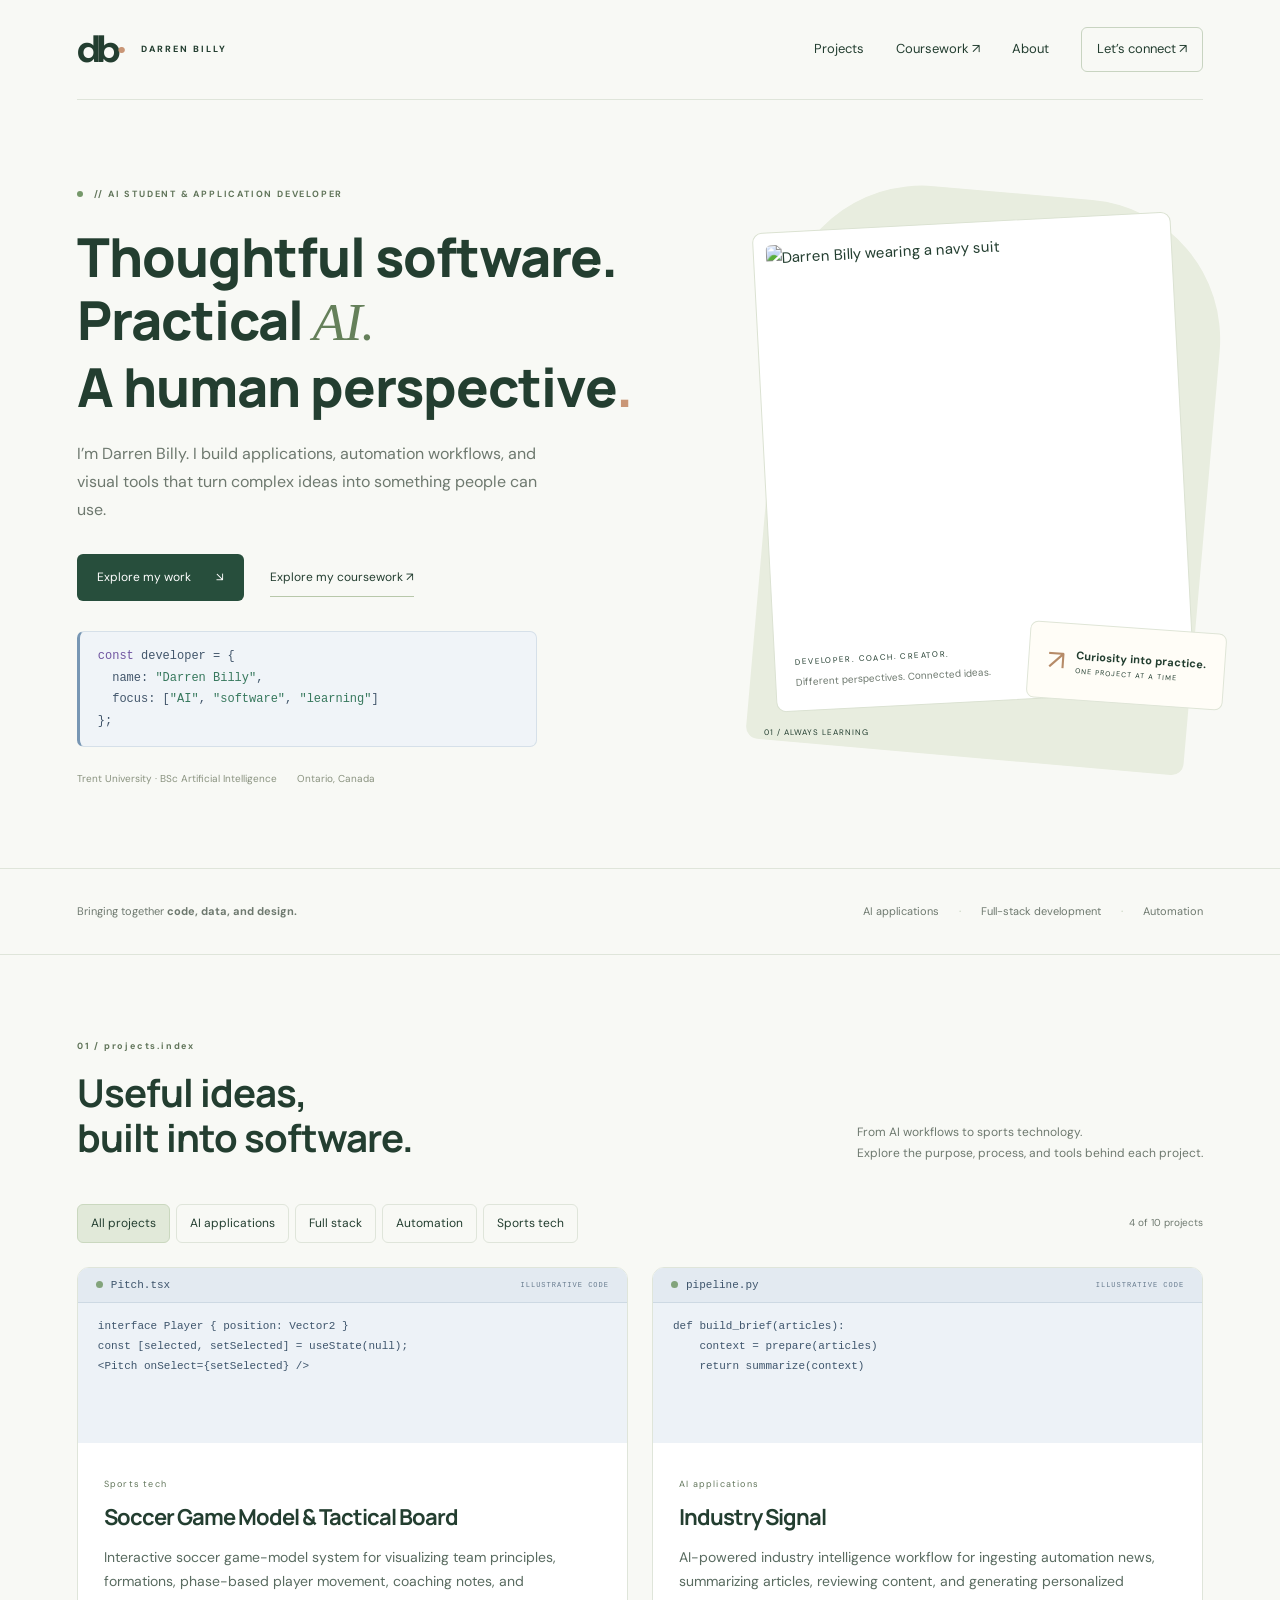
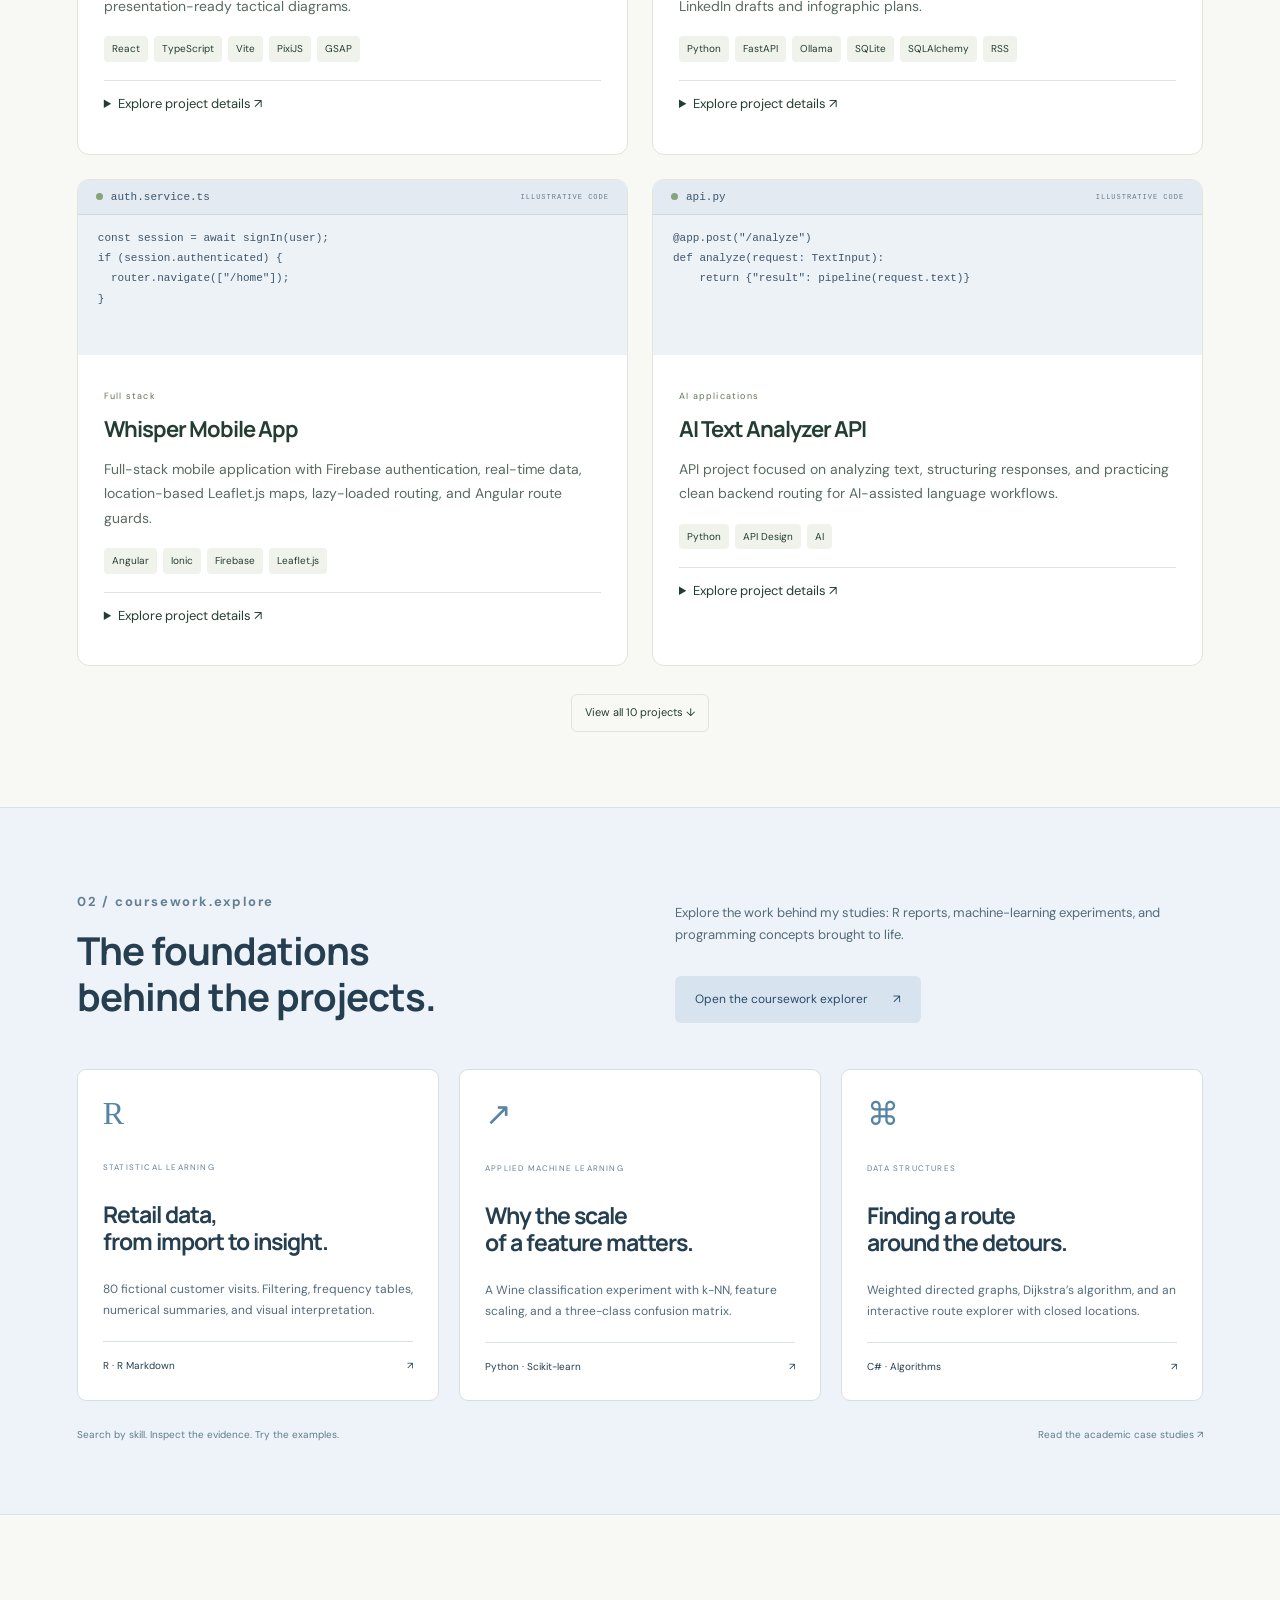
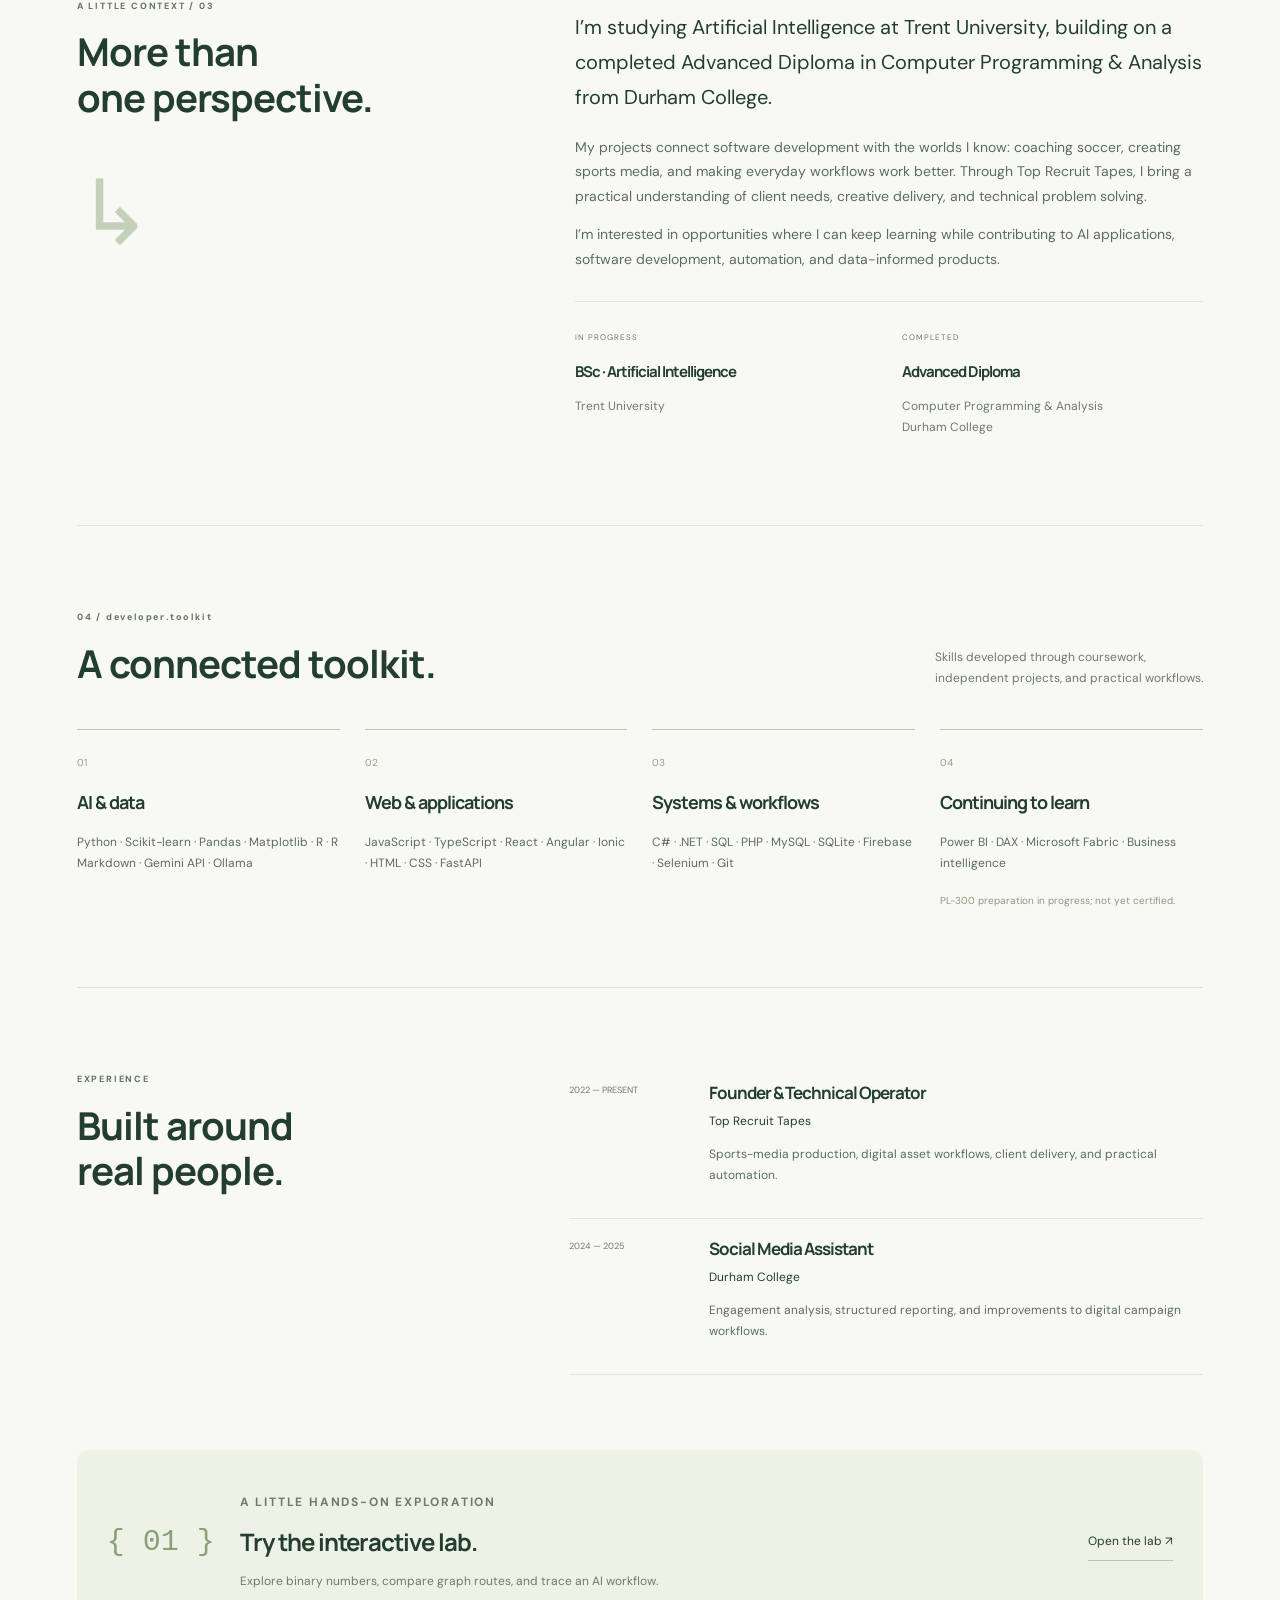
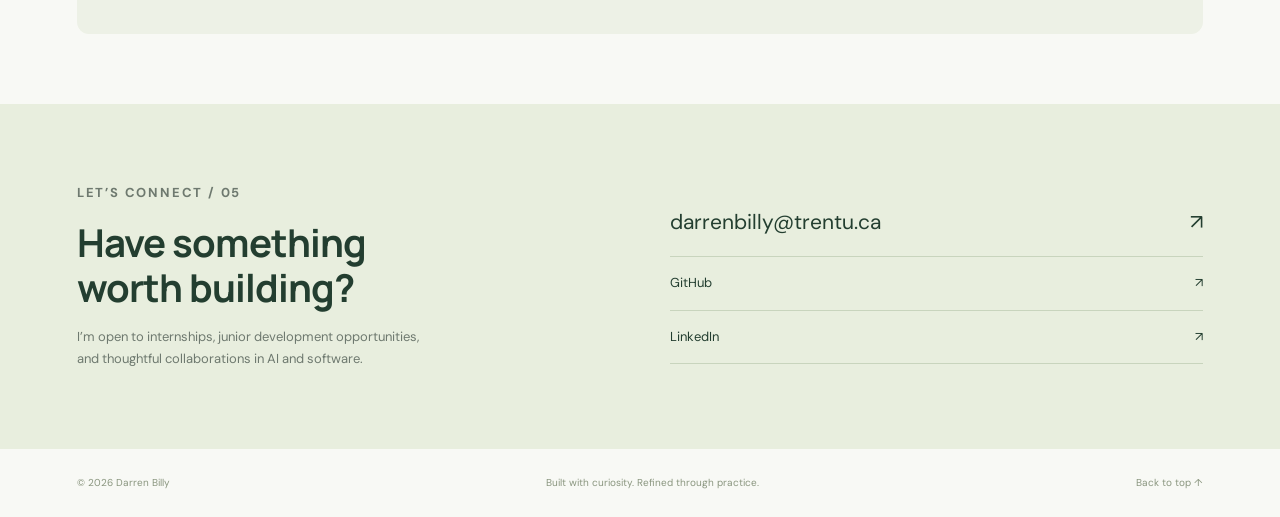
==== commit 47452e70: "Refresh portfolio with light developer theme and interactive coursework explorer" ====
--- a/index.html
+++ b/index.html
@@ -1,675 +1,18 @@
-<!DOCTYPE html>
+<!doctype html>
 <html lang="en">
-<head>
-  <meta charset="UTF-8" />
-  <meta name="viewport" content="width=device-width, initial-scale=1.0" />
-  <title>Darren Billy | AI Application Developer</title>
-  <link rel="preconnect" href="https://fonts.googleapis.com" />
-  <link rel="preconnect" href="https://fonts.gstatic.com" crossorigin />
-  <link href="https://fonts.googleapis.com/css2?family=Share+Tech+Mono&family=Syne:wght@700;800&display=swap" rel="stylesheet" />
-  <link rel="stylesheet" href="style.css" />
-  <link rel="stylesheet" href="portfolio/arcade.css" />
-</head>
+<head><meta charset="utf-8"><meta name="viewport" content="width=device-width,initial-scale=1"><meta name="description" content="Darren Billy — AI student and application developer building useful software, AI workflows, and sports technology."><meta name="theme-color" content="#274e3c"><title>Darren Billy — AI & Software Development</title><link rel="icon" href="coursework/assets/favicon.svg" type="image/svg+xml"><link rel="stylesheet" href="style.css"><script src="project-data.js" defer></script><script src="main.js" defer></script></head>
 <body>
-
-  <canvas id="bg-canvas"></canvas>
-
-  <nav>
-    <span class="nav-logo">DB<span class="accent">://</span></span>
-    <ul class="nav-links">
-      <li><a href="#about">about</a></li>
-      <li><a href="#skills">skills</a></li>
-      <li><a href="#projects">projects</a></li>
-      <li><a href="#academic">coursework</a></li>
-      <li><a href="#arcade">arcade</a></li>
-      <li><a href="#contact">contact</a></li>
-    </ul>
-    <a href="mailto:darrenbilly@trentu.ca" class="nav-cta">&gt; hire_me</a>
-  </nav>
-
-  <!-- HERO -->
-  <section id="home" class="hero">
-    <div class="hero-inner">
-
-      <div class="hero-left">
-        <div class="eyebrow">
-          <span class="eyebrow-line"></span>
-          <span class="mono">// open_to_internships_and_ai_projects</span>
-        </div>
-        <h1 class="hero-name">Darren<br/><span class="outline">Billy</span></h1>
-        <div class="typewriter-wrap">
-          <span class="prompt mono">&gt;&nbsp;</span>
-          <span class="mono" id="typewriter"></span>
-          <span class="caret mono">▍</span>
-        </div>
-        <p class="hero-tagline">
-          Building LLM-powered applications, tactical sports tools,<br/>and automation workflows that solve real problems.
-        </p>
-        <div class="hero-actions">
-          <a href="#projects" class="btn-primary">view_work()</a>
-          <a href="#academic" class="btn-ghost">coursework()</a>
-          <a href="#arcade" class="btn-ghost">enter_arcade() ↗</a>
-          <a href="#contact" class="btn-ghost">contact.me →</a>
-        </div>
-        <div class="hero-links">
-          <a href="https://github.com/stacktech4024" target="_blank" rel="noopener noreferrer" class="hero-link mono">github://stacktech4024</a>
-          <a href="https://linkedin.com/in/db-cpga" target="_blank" rel="noopener noreferrer" class="hero-link mono">linkedin://db-cpga</a>
-          <a href="mailto:darrenbilly@trentu.ca" class="hero-link mono">mail://trentu.ca</a>
-        </div>
-      </div>
-
-      <div class="hero-right">
-        <div class="avatar-3d-wrap">
-          <div class="ring ring-1"></div>
-          <div class="ring ring-2"></div>
-          <div class="ring ring-3"></div>
-          <div class="avatar-frame">
-            <img src="1757386157504.jpg" alt="Darren Billy" class="avatar-img" />
-            <div class="avatar-overlay"></div>
-          </div>
-          <div class="hud-dot hud-tl"></div>
-          <div class="hud-dot hud-tr"></div>
-          <div class="hud-dot hud-bl"></div>
-          <div class="hud-dot hud-br"></div>
-        </div>
-        <div class="hero-stats">
-          <div class="stat">
-            <span class="stat-num">50<span class="accent">+</span></span>
-            <span class="stat-label mono">clients</span>
-          </div>
-          <div class="stat-divider"></div>
-          <div class="stat">
-            <span class="stat-num">10<span class="accent">+</span></span>
-            <span class="stat-label mono">builds</span>
-          </div>
-          <div class="stat-divider"></div>
-          <div class="stat">
-            <span class="stat-num">3<span class="accent">+</span></span>
-            <span class="stat-label mono">years</span>
-          </div>
-        </div>
-      </div>
-
-    </div>
-  </section>
-
-  <!-- INTERACTIVE DEVELOPER ARCADE : CSS 3D world + real local simulations -->
-  <section id="arcade" class="section arcade-section" aria-labelledby="arcade-title">
-    <div class="container">
-      <div class="section-head">
-        <span class="mono section-tag">&lt;developer_arcade /&gt; // interactive_project_world</span>
-        <h2 id="arcade-title" class="section-title">Explore My Developer World</h2>
-        <p class="arcade-intro">A small playable coding space, inspired by game worlds. Choose a station on the 3D-style map, flip binary bits, compare graph routes, or explore the workflow behind my AI text analyzer. These are working browser interactions, not just decoration.</p>
-      </div>
-
-      <div class="arcade-frame">
-        <div class="arcade-topbar mono">
-          <span class="arcade-signal">SYSTEM ONLINE // STUDENT DEV WORLD</span>
-          <span id="arcade-progress" class="arcade-progress" aria-live="polite">1/3 stations explored</span>
-        </div>
-        <div class="arcade-main">
-          <div class="arcade-world" aria-label="Choose a station in the developer world">
-            <div class="arcade-world-platform" aria-hidden="true"></div>
-            <button type="button" class="arcade-world-node arcade-node-bits" data-arcade-world="bits" aria-pressed="true" aria-label="Open Bit Lab">
-              <span class="arcade-node-shape" aria-hidden="true">01</span>
-              <span class="arcade-node-label">BIT_LAB</span>
-            </button>
-            <button type="button" class="arcade-world-node arcade-node-graph" data-arcade-world="graph" aria-pressed="false" aria-label="Open Graph Quest">
-              <span class="arcade-node-shape" aria-hidden="true">02</span>
-              <span class="arcade-node-label">GRAPH_QUEST</span>
-            </button>
-            <button type="button" class="arcade-world-node arcade-node-ai" data-arcade-world="ai" aria-pressed="false" aria-label="Open AI Studio">
-              <span class="arcade-node-shape" aria-hidden="true">03</span>
-              <span class="arcade-node-label">AI_STUDIO</span>
-            </button>
-          </div>
-
-          <div class="arcade-console">
-            <div class="arcade-console-title">
-              <h3>&gt; mission_control()</h3>
-              <span>// CHOOSE A STATION</span>
-            </div>
-            <div class="arcade-tabs" role="tablist" aria-label="Interactive coding stations">
-              <button type="button" class="arcade-tab" role="tab" id="arcade-tab-bits" data-arcade-tab="bits" aria-selected="true" aria-controls="arcade-panel-bits">01 // BITS</button>
-              <button type="button" class="arcade-tab" role="tab" id="arcade-tab-graph" data-arcade-tab="graph" aria-selected="false" aria-controls="arcade-panel-graph" tabindex="-1">02 // GRAPH</button>
-              <button type="button" class="arcade-tab" role="tab" id="arcade-tab-ai" data-arcade-tab="ai" aria-selected="false" aria-controls="arcade-panel-ai" tabindex="-1">03 // AI</button>
-            </div>
-
-            <div class="arcade-panel" id="arcade-panel-bits" data-arcade-panel="bits" role="tabpanel" aria-labelledby="arcade-tab-bits">
-              <h4>Byte Lab // 8-bit Explorer</h4>
-              <p class="arcade-panel-desc">Tap the switches to build an 8-bit number. Watch the binary, decimal, and hexadecimal values update instantly. Each switch has a place value.</p>
-              <div class="arcade-bit-grid" role="group" aria-label="Eight binary switches from 128 to 1">
-                <button class="arcade-bit-button" type="button" data-byte-bit="7" aria-pressed="false" aria-label="Bit 7, weight 128, off">0<small>128</small></button>
-                <button class="arcade-bit-button" type="button" data-byte-bit="6" aria-pressed="false" aria-label="Bit 6, weight 64, off">0<small>64</small></button>
-                <button class="arcade-bit-button" type="button" data-byte-bit="5" aria-pressed="false" aria-label="Bit 5, weight 32, off">0<small>32</small></button>
-                <button class="arcade-bit-button" type="button" data-byte-bit="4" aria-pressed="false" aria-label="Bit 4, weight 16, off">0<small>16</small></button>
-                <button class="arcade-bit-button" type="button" data-byte-bit="3" aria-pressed="false" aria-label="Bit 3, weight 8, off">0<small>8</small></button>
-                <button class="arcade-bit-button" type="button" data-byte-bit="2" aria-pressed="false" aria-label="Bit 2, weight 4, off">0<small>4</small></button>
-                <button class="arcade-bit-button" type="button" data-byte-bit="1" aria-pressed="false" aria-label="Bit 1, weight 2, off">0<small>2</small></button>
-                <button class="arcade-bit-button" type="button" data-byte-bit="0" aria-pressed="false" aria-label="Bit 0, weight 1, off">0<small>1</small></button>
-              </div>
-              <dl class="arcade-output-grid" aria-live="polite">
-                <div class="arcade-readout"><dt>DECIMAL</dt><dd><output id="arcade-decimal">0</output></dd></div>
-                <div class="arcade-readout"><dt>HEXADECIMAL</dt><dd><output id="arcade-hexadecimal">0x00</output></dd></div>
-                <div class="arcade-readout"><dt>BINARY</dt><dd class="byte-binary"><output id="arcade-binary">00000000</output></dd></div>
-              </dl>
-              <div class="arcade-actions">
-                <button type="button" class="arcade-action" id="arcade-byte-random">randomize()</button>
-                <button type="button" class="arcade-action" id="arcade-byte-reset">reset()</button>
-              </div>
-              <div class="arcade-console-footer">
-                <a href="https://github.com/stacktech4024/stacktech4024/blob/main/portfolio/digital-logic.md" class="arcade-project-link" target="_blank" rel="noopener noreferrer">→ See my Digital Logic case study</a>
-              </div>
-            </div>
-
-            <div class="arcade-panel" id="arcade-panel-graph" data-arcade-panel="graph" role="tabpanel" aria-labelledby="arcade-tab-graph" hidden>
-              <h4>Graph Quest // Choose Your Route</h4>
-              <p class="arcade-panel-desc">This is the weighted directed graph from my C# console project. Compare the two available routes from A to D and see why Dijkstra selects the route with the lower total weight.</p>
-              <svg class="arcade-graph-svg" viewBox="0 0 480 215" role="img" aria-label="Weighted graph with four vertices. A to B weight 10, A to C weight 3, B to D weight 2 and C to D weight 4.">
-                <defs><marker id="arcade-arrow" markerWidth="8" markerHeight="8" refX="6" refY="3" orient="auto"><path d="M0 0 L6 3 L0 6 Z" fill="#b1d4ed"/></marker></defs>
-                <path class="edge" data-graph-edge="AB" d="M66 97 L231 51" marker-end="url(#arcade-arrow)"/>
-                <path class="edge" data-graph-edge="AC" d="M66 105 L231 165" marker-end="url(#arcade-arrow)"/>
-                <path class="edge" data-graph-edge="BD" d="M249 51 L408 97" marker-end="url(#arcade-arrow)"/>
-                <path class="edge" data-graph-edge="CD" d="M249 165 L408 105" marker-end="url(#arcade-arrow)"/>
-                <text class="weight-label" x="150" y="61">10</text><text class="weight-label" x="146" y="151">3</text>
-                <text class="weight-label" x="337" y="63">2</text><text class="weight-label" x="337" y="151">4</text>
-                <circle class="node-circle" cx="54" cy="101" r="21"/><text class="node-label" x="54" y="101">A</text>
-                <circle class="node-circle" cx="240" cy="46" r="21"/><text class="node-label" x="240" y="46">B</text>
-                <circle class="node-circle" cx="240" cy="171" r="21"/><text class="node-label" x="240" y="171">C</text>
-                <circle class="node-circle" cx="423" cy="101" r="21"/><text class="node-label" x="423" y="101">D</text>
-              </svg>
-              <div class="arcade-choices" role="group" aria-label="Choose a graph route">
-                <button type="button" class="arcade-choice" data-arcade-route="ACD" aria-pressed="true">A → C → D</button>
-                <button type="button" class="arcade-choice" data-arcade-route="ABD" aria-pressed="false">A → B → D</button>
-              </div>
-              <div class="arcade-feedback" id="arcade-route-output" aria-live="polite">A → C → D | total = 7 · shortest route ✓</div>
-              <div class="arcade-console-footer">
-                <a href="https://github.com/stacktech4024/stacktech4024/blob/main/portfolio/csharp-graph-algorithms.md" class="arcade-project-link" target="_blank" rel="noopener noreferrer">→ Explore the verified C# algorithm results</a>
-              </div>
-            </div>
-
-            <div class="arcade-panel" id="arcade-panel-ai" data-arcade-panel="ai" role="tabpanel" aria-labelledby="arcade-tab-ai" hidden>
-              <h4>AI Studio // How the Pipeline Works</h4>
-              <p class="arcade-panel-desc">An interactive illustration of the architecture used in my AI Text Analyzer API. Select a task to see a <strong>sample</strong> output format.</p>
-              <div class="arcade-pipeline" aria-label="Text analysis workflow">
-                <span class="arcade-pipeline-step">Text</span><span class="arcade-pipeline-arrow" aria-hidden="true">→</span>
-                <span class="arcade-pipeline-step">FastAPI</span><span class="arcade-pipeline-arrow" aria-hidden="true">→</span>
-                <span class="arcade-pipeline-step">LangChain</span><span class="arcade-pipeline-arrow" aria-hidden="true">→</span>
-                <span class="arcade-pipeline-step">LLM</span><span class="arcade-pipeline-arrow" aria-hidden="true">→</span>
-                <span class="arcade-pipeline-step">Output</span>
-              </div>
-              <div class="arcade-choices" role="group" aria-label="Choose an AI output example">
-                <button type="button" class="arcade-mode" data-arcade-mode="summary" aria-pressed="true">summary()</button>
-                <button type="button" class="arcade-mode" data-arcade-mode="sentiment" aria-pressed="false">sentiment()</button>
-                <button type="button" class="arcade-mode" data-arcade-mode="tags" aria-pressed="false">tags()</button>
-              </div>
-              <pre id="arcade-sample-output" class="arcade-output-sample" aria-live="polite">Sample output will appear here.</pre>
-              <p class="arcade-demo-note">This is a local UI demonstration with predefined examples. It does not send data to an AI model or claim to perform live inference.</p>
-              <div class="arcade-console-footer">
-                <a href="https://github.com/stacktech4024/ai-text-analyzer-api" class="arcade-project-link" target="_blank" rel="noopener noreferrer">→ Browse the AI Text Analyzer API</a>
-              </div>
-            </div>
-
-          </div>
-        </div>
-      </div>
-      <p class="arcade-demo-note">Built with semantic HTML, responsive CSS 3D effects, and vanilla JavaScript. Fully usable without logging in.</p>
-    </div>
-  </section>
-
-  <!-- ABOUT -->
-  <section id="about" class="section">
-    <div class="container">
-      <div class="section-head">
-        <span class="mono section-tag">&lt;about /&gt;</span>
-        <h2 class="section-title">Who I Am</h2>
-      </div>
-      <div class="about-grid">
-        <div class="about-text">
-          <p>I'm an <strong>AI student and application developer</strong> based in Ontario, Canada. I build practical software around LLM workflows, automation, sports technology, and full-stack product ideas.</p>
-          <p>My recent work includes <strong>Industry Signal</strong>, an AI-powered news and content workflow, and the <strong>Canada Soccer Game Model</strong>, an interactive tactical-board system for visualizing coaching principles and game phases.</p>
-          <p>As founder of <strong>Top Recruit Tapes</strong>, I also operate a media brand serving 50+ athlete clients — combining software, automation, design, and storytelling in real client workflows.</p>
-          <p>I am also building skills in <strong>Power BI and business intelligence</strong> through Microsoft Learn, alongside <strong>R, RStudio, and R Markdown</strong> in statistical learning coursework. My Microsoft Learn achievements include two completed Power BI/data analytics learning paths and eight completed modules; <strong>PL-300 preparation is in progress, not yet certified</strong>.</p>
-        </div>
-        <div class="about-cards">
-          <div class="info-card">
-            <span class="info-icon mono">[edu]</span>
-            <div>
-              <div class="info-label mono">currently_studying</div>
-              <div class="info-value">BSc AI — Trent University</div>
-            </div>
-          </div>
-          <div class="info-card">
-            <span class="info-icon mono">[loc]</span>
-            <div>
-              <div class="info-label mono">location</div>
-              <div class="info-value">Ontario, Canada</div>
-            </div>
-          </div>
-          <div class="info-card">
-            <span class="info-icon mono">[dev]</span>
-            <div>
-              <div class="info-label mono">building_now</div>
-              <div class="info-value">Industry Signal · Tactical Board · LLM Workflows</div>
-            </div>
-          </div>
-          <div class="info-card">
-            <span class="info-icon mono">[mail]</span>
-            <div>
-              <div class="info-label mono">student_email</div>
-              <div class="info-value">darrenbilly@trentu.ca</div>
-            </div>
-          </div>
-        </div>
-      </div>
-    </div>
-  </section>
-
-  <!-- SKILLS -->
-  <section id="skills" class="section">
-    <div class="container">
-      <div class="section-head">
-        <span class="mono section-tag">&lt;skills /&gt;</span>
-        <h2 class="section-title">Tech Stack</h2>
-      </div>
-      <div class="skills-grid">
-        <div class="skill-block">
-          <div class="skill-block-title mono">// languages</div>
-          <div class="skill-bars">
-            <div class="skill-bar-item"><span class="mono skill-name">Python</span><div class="bar"><div class="bar-fill" style="--w:90%"></div></div></div>
-            <div class="skill-bar-item"><span class="mono skill-name">JavaScript</span><div class="bar"><div class="bar-fill" style="--w:88%"></div></div></div>
-            <div class="skill-bar-item"><span class="mono skill-name">TypeScript</span><div class="bar"><div class="bar-fill" style="--w:80%"></div></div></div>
-            <div class="skill-bar-item"><span class="mono skill-name">Java</span><div class="bar"><div class="bar-fill" style="--w:75%"></div></div></div>
-            <div class="skill-bar-item"><span class="mono skill-name">C#</span><div class="bar"><div class="bar-fill" style="--w:70%"></div></div></div>
-          </div>
-        </div>
-        <div class="skill-block">
-          <div class="skill-block-title mono">// frameworks</div>
-          <div class="skill-tags-wrap">
-            <span class="stag">React</span><span class="stag">TypeScript</span><span class="stag">FastAPI</span>
-            <span class="stag">Angular</span><span class="stag">Ionic</span><span class="stag">Next.js</span>
-            <span class="stag">Node.js</span><span class="stag">Express</span><span class="stag">PixiJS</span>
-            <span class="stag">GSAP</span><span class="stag">Tailwind CSS</span><span class="stag">Selenium</span>
-            <span class="stag">HTML5</span><span class="stag">CSS3</span><span class="stag">PHP</span><span class="stag">.NET</span>
-          </div>
-        </div>
-        <div class="skill-block">
-          <div class="skill-block-title mono">// ai_&_data</div>
-          <div class="skill-tags-wrap">
-            <span class="stag accent-tag">Gemini API</span><span class="stag accent-tag">OpenAI API</span>
-            <span class="stag accent-tag">Ollama</span><span class="stag">Local LLMs</span>
-            <span class="stag">Scikit-learn</span><span class="stag">Pandas</span>
-            <span class="stag">TensorFlow</span><span class="stag">n8n</span><span class="stag">Matplotlib</span>
-            <span class="stag accent-tag">Power BI — Microsoft Learn</span><span class="stag">DAX fundamentals</span>
-            <span class="stag">Power Query / data transformation</span><span class="stag">R &amp; RStudio — coursework</span><span class="stag">R Markdown — coursework</span>
-          </div>
-        </div>
-        <div class="skill-block">
-          <div class="skill-block-title mono">// databases_&_cloud</div>
-          <div class="skill-tags-wrap">
-            <span class="stag">SQLite</span><span class="stag">SQLAlchemy</span><span class="stag">Firebase</span>
-            <span class="stag">MongoDB</span><span class="stag">PostgreSQL</span><span class="stag">SQL Server</span><span class="stag">MySQL</span>
-            <span class="stag">AWS</span><span class="stag">Docker</span><span class="stag">Postman</span><span class="stag">Leaflet.js</span>
-          </div>
-        </div>
-      </div>
-    </div>
-  </section>
-
-  <!-- PROJECTS -->
-  <section id="projects" class="section">
-    <div class="container">
-      <div class="section-head">
-        <span class="mono section-tag">&lt;projects /&gt;</span>
-        <h2 class="section-title">Things I've Built</h2>
-      </div>
-      <div class="projects-grid">
-
-        <div class="proj-card featured-card">
-          <div class="proj-num mono">01 // capstone</div>
-          <h3 class="proj-title">Canada Soccer Game Model / Tactical Board</h3>
-          <p class="proj-desc">Interactive soccer game-model system for visualizing team principles, formations, phase-based player movement, coaching notes, and presentation-ready tactical diagrams.</p>
-          <div class="proj-tags"><span class="ptag">React</span><span class="ptag">TypeScript</span><span class="ptag">Vite</span><span class="ptag">PixiJS</span><span class="ptag">GSAP</span></div>
-          <div class="proj-links">
-            <a href="https://game-model-tactical-board.vercel.app" target="_blank" rel="noopener noreferrer" class="proj-link mono">→ live_demo</a>
-            <a href="https://github.com/stacktech4024/game-model-tactical-board" target="_blank" rel="noopener noreferrer" class="proj-link mono">→ view_repo</a>
-          </div>
-        </div>
-
-        <div class="proj-card featured-card">
-          <div class="proj-num mono">02 // ai_product</div>
-          <h3 class="proj-title">Industry Signal</h3>
-          <p class="proj-desc">AI-powered industry intelligence workflow for ingesting automation news, summarizing articles, reviewing content, and generating personalized LinkedIn drafts and infographic plans.</p>
-          <div class="proj-tags"><span class="ptag">Python</span><span class="ptag">FastAPI</span><span class="ptag">Ollama</span><span class="ptag">SQLite</span><span class="ptag">SQLAlchemy</span><span class="ptag">RSS</span></div>
-          <span class="proj-link mono status-tag">local prototype — private/client workflow</span>
-        </div>
-
-        <div class="proj-card featured-card">
-          <div class="proj-num mono">03 // founder</div>
-          <h3 class="proj-title">Top Recruit Tapes</h3>
-          <p class="proj-desc">Founded and built a tech-driven media brand serving 50+ athlete clients. Designed delivery workflows, content systems, and automation tools around sports video production.</p>
-          <div class="proj-tags"><span class="ptag">JavaScript</span><span class="ptag">Automation</span><span class="ptag">UI/UX</span><span class="ptag">Media Tech</span></div>
-          <a href="https://www.toprecruittapes.com/" target="_blank" rel="noopener noreferrer" class="proj-link mono">→ live_site</a>
-        </div>
-
-        <div class="proj-card featured-card">
-          <div class="proj-num mono">04 // mobile</div>
-          <h3 class="proj-title">Whisper App</h3>
-          <p class="proj-desc">Full-stack mobile application with Firebase authentication, real-time data, location-based Leaflet.js maps, lazy-loaded routing, and Angular route guards.</p>
-          <div class="proj-tags"><span class="ptag">Angular</span><span class="ptag">Ionic</span><span class="ptag">Firebase</span><span class="ptag">Leaflet.js</span></div>
-          <a href="https://github.com/stacktech4024/whisper-app" target="_blank" rel="noopener noreferrer" class="proj-link mono">→ view_repo</a>
-        </div>
-
-        <div class="proj-card">
-          <div class="proj-num mono">05</div>
-          <h3 class="proj-title">Gemini AI Tutor</h3>
-          <p class="proj-desc">Desktop AI tutoring system using Gemini API, PDF processing, and curriculum-based context injection to support personalized study workflows.</p>
-          <div class="proj-tags"><span class="ptag">Python</span><span class="ptag">Gemini API</span><span class="ptag">PDF Processing</span></div>
-          <span class="proj-link mono status-tag">prototype — repo cleanup pending</span>
-        </div>
-
-        <div class="proj-card">
-          <div class="proj-num mono">06</div>
-          <h3 class="proj-title">Brief-Scout</h3>
-          <p class="proj-desc">AI-powered football scouting concept for generating player summaries, match insights, and recruitment-style analysis from structured football context.</p>
-          <div class="proj-tags"><span class="ptag">Next.js</span><span class="ptag">TypeScript</span><span class="ptag">Tailwind</span><span class="ptag">AI APIs</span></div>
-          <a href="https://github.com/stacktech4024/brief-scout" target="_blank" rel="noopener noreferrer" class="proj-link mono">→ view_repo</a>
-        </div>
-
-        <div class="proj-card">
-          <div class="proj-num mono">07</div>
-          <h3 class="proj-title">AI Text Analyzer API</h3>
-          <p class="proj-desc">API project focused on analyzing text, structuring responses, and practicing clean backend routing for AI-assisted language workflows.</p>
-          <div class="proj-tags"><span class="ptag">Python</span><span class="ptag">API Design</span><span class="ptag">AI</span></div>
-          <a href="https://github.com/stacktech4024/ai-text-analyzer-api" target="_blank" rel="noopener noreferrer" class="proj-link mono">→ view_repo</a>
-        </div>
-
-        <div class="proj-card">
-          <div class="proj-num mono">08</div>
-          <h3 class="proj-title">RSVP Automation Engine</h3>
-          <p class="proj-desc">Browser automation replacing manual team attendance tracking with structured monthly data, repeatable workflows, and reduced manual input.</p>
-          <div class="proj-tags"><span class="ptag">Python</span><span class="ptag">Selenium</span><span class="ptag">Automation</span></div>
-          <span class="proj-link mono status-tag">internal tool</span>
-        </div>
-
-        <div class="proj-card">
-          <div class="proj-num mono">09</div>
-          <h3 class="proj-title">Mindful Bloom</h3>
-          <p class="proj-desc">Hackathon wellness app with daily journaling, mood avatar tracking, and AI-assisted personal insight features.</p>
-          <div class="proj-tags"><span class="ptag">React</span><span class="ptag">Tailwind</span><span class="ptag">Snowflake</span></div>
-          <a href="https://github.com/stacktech4024/mindful-bloom" target="_blank" rel="noopener noreferrer" class="proj-link mono">→ view_repo</a>
-        </div>
-
-        <div class="proj-card">
-          <div class="proj-num mono">10</div>
-          <h3 class="proj-title">Screenshot Extractor</h3>
-          <p class="proj-desc">Python OCR utility that extracts video metadata from screenshots and exports structured results to Excel for faster media organization.</p>
-          <div class="proj-tags"><span class="ptag">Python</span><span class="ptag">OCR</span><span class="ptag">Excel</span><span class="ptag">Automation</span></div>
-          <a href="https://github.com/stacktech4024/Screen-Shot-Extractor" target="_blank" rel="noopener noreferrer" class="proj-link mono">→ view_repo</a>
-        </div>
-
-      </div>
-    </div>
-  </section>
-
-  <!-- ACADEMIC PORTFOLIO -->
-  <section id="academic" class="section academic-section" aria-labelledby="academic-title">
-    <div class="container">
-      <div class="section-head">
-        <span class="mono section-tag">&lt;academic_portfolio /&gt;</span>
-        <h2 class="section-title" id="academic-title">Learning in Practice</h2>
-        <p class="academic-intro">Selected work from my Artificial Intelligence studies at Trent University. These case studies describe what I built, the tools I used, and results observed in coursework. Full graded submissions are not published here.</p>
-      </div>
-
-      <div class="academic-grid">
-        <article class="academic-card">
-          <a class="academic-media" href="https://github.com/stacktech4024/stacktech4024/blob/main/portfolio/wine-machine-learning.md" target="_blank" rel="noopener noreferrer" aria-label="Read Wine Classification and Feature Scaling case study">
-            <img src="portfolio/assets/wine-scaling-results.svg" alt="Comparison of recorded k-nearest neighbours test accuracy: 77.78 percent before scaling and 93.33 percent after scaling" loading="lazy" />
-          </a>
-          <div class="academic-body">
-            <span class="academic-kicker mono">01 // applied_machine_learning</span>
-            <h3>Wine Classification &amp; Feature Scaling</h3>
-            <p>Explored the 178-sample Wine dataset and evaluated k-nearest neighbours classification. In a separate scaling experiment, test accuracy improved from <strong>77.78% to 93.33%</strong> on one 45-sample test split.</p>
-            <div class="proj-tags"><span class="ptag">Python</span><span class="ptag">scikit-learn</span><span class="ptag">Pandas</span><span class="ptag">Matplotlib</span></div>
-            <a class="academic-link mono" href="https://github.com/stacktech4024/stacktech4024/blob/main/portfolio/wine-machine-learning.md" target="_blank" rel="noopener noreferrer">→ read_case_study</a>
-          </div>
-        </article>
-
-        <article class="academic-card">
-          <div class="academic-media academic-placeholder" aria-hidden="true">
-            <span class="academic-placeholder-icon mono">&lt;?php</span>
-            <span class="mono">PHP + MySQL + CSS</span>
-            <span class="academic-placeholder-note">Actual desktop &amp; mobile captures collected for review</span>
-          </div>
-          <div class="academic-body">
-            <span class="academic-kicker mono">02 // full_stack_web</span>
-            <h3>Totem Pool — Social Feed</h3>
-            <p>Built a styled, mobile-responsive social feed with account registration, session-based login, posting, likes, and user-controlled deletion. Demonstrates PHP, PDO, prepared queries and custom CSS.</p>
-            <div class="proj-tags"><span class="ptag">PHP</span><span class="ptag">MySQL</span><span class="ptag">HTML5</span><span class="ptag">CSS3</span></div>
-            <a class="academic-link mono" href="https://github.com/stacktech4024/stacktech4024/blob/main/portfolio/totem-pool.md" target="_blank" rel="noopener noreferrer">→ read_case_study</a>
-          </div>
-        </article>
-
-        <article class="academic-card">
-          <a class="academic-media" href="https://github.com/stacktech4024/stacktech4024/blob/main/portfolio/csharp-graph-algorithms.md" target="_blank" rel="noopener noreferrer" aria-label="Read C# graph algorithms case study">
-            <img src="portfolio/assets/csharp-weighted-graph.svg" alt="Weighted graph showing edges from A to B and C and shortest route A to C to D with weight seven" loading="lazy" />
-          </a>
-          <div class="academic-body">
-            <span class="academic-kicker mono">03 // data_structures</span>
-            <h3>C# Graph Algorithms</h3>
-            <p>Implemented depth-first search, breadth-first search, and Dijkstra's shortest path on a weighted directed graph. Verified the route <strong>A → C → D, total weight 7</strong> using live terminal output.</p>
-            <div class="proj-tags"><span class="ptag">C#</span><span class="ptag">.NET</span><span class="ptag">DFS / BFS</span><span class="ptag">Dijkstra</span></div>
-            <a class="academic-link mono" href="https://github.com/stacktech4024/stacktech4024/blob/main/portfolio/csharp-graph-algorithms.md" target="_blank" rel="noopener noreferrer">→ read_case_study</a>
-          </div>
-        </article>
-
-        <article class="academic-card">
-          <a class="academic-media" href="https://github.com/stacktech4024/stacktech4024/blob/main/portfolio/digital-logic.md" target="_blank" rel="noopener noreferrer" aria-label="Read Digital Logic circuit design case study">
-            <img src="portfolio/assets/digital-logic-workflow.svg" alt="Workflow from truth table to Karnaugh map, simplified Boolean expression and Logisim gate circuit" loading="lazy" />
-          </a>
-          <div class="academic-body">
-            <span class="academic-kicker mono">04 // computer_systems</span>
-            <h3>Digital Logic &amp; Circuit Design</h3>
-            <p>Used truth tables and Karnaugh maps to simplify Boolean expressions, then implemented gate-level designs in Logisim, including a room-light controller and two-level NAND version.</p>
-            <div class="proj-tags"><span class="ptag">Boolean Algebra</span><span class="ptag">K-Maps</span><span class="ptag">Logisim</span></div>
-            <a class="academic-link mono" href="https://github.com/stacktech4024/stacktech4024/blob/main/portfolio/digital-logic.md" target="_blank" rel="noopener noreferrer">→ read_case_study</a>
-          </div>
-        </article>
-
-        <article class="academic-card">
-          <div class="academic-media academic-placeholder academic-placeholder-r" aria-hidden="true">
-            <span class="academic-placeholder-icon mono">R&gt;</span>
-            <span class="mono">Statistical Learning</span>
-            <span class="academic-placeholder-note">Vectors · descriptive statistics · reports</span>
-          </div>
-          <div class="academic-body">
-            <span class="academic-kicker mono">05 // statistical_learning</span>
-            <h3>R Programming Foundations</h3>
-            <p>Practiced vector operations, dataset exploration, mean and standard deviation, and R Markdown reporting using built-in datasets including mtcars and pressure.</p>
-            <div class="proj-tags"><span class="ptag">R</span><span class="ptag">RStudio</span><span class="ptag">R Markdown</span></div>
-            <a class="academic-link mono" href="https://github.com/stacktech4024/stacktech4024/blob/main/portfolio/r-statistical-learning.md" target="_blank" rel="noopener noreferrer">→ read_case_study</a>
-          </div>
-        </article>
-      </div>
-
-      <p class="academic-footnote">Visual diagrams are recreated from recorded coursework results and are not presented as original application screenshots. Images of assessed submissions are being held for course-sharing review.</p>
-      <a class="academic-all-link mono" href="https://github.com/stacktech4024/stacktech4024/blob/main/ACADEMIC_PORTFOLIO.md" target="_blank" rel="noopener noreferrer">→ explore_full_academic_portfolio()</a>
-    </div>
-  </section>
-
-  <!-- EXPERIENCE -->
-  <section id="experience" class="section">
-    <div class="container">
-      <div class="section-head">
-        <span class="mono section-tag">&lt;experience /&gt;</span>
-        <h2 class="section-title">Where I've Worked</h2>
-      </div>
-      <div class="exp-list">
-        <div class="exp-item">
-          <div class="exp-meta">
-            <span class="mono exp-date">2022 — present</span>
-            <div class="exp-line"></div>
-          </div>
-          <div class="exp-body">
-            <div class="exp-role">Founder & Technical Operator</div>
-            <div class="exp-company mono">// Top Recruit Tapes</div>
-            <p class="exp-desc">Built and operate a sports-media brand serving 50+ athlete clients. Manage production workflows, client delivery, digital assets, and automation ideas across the business.</p>
-          </div>
-        </div>
-        <div class="exp-item">
-          <div class="exp-meta">
-            <span class="mono exp-date">2024 — 2025</span>
-            <div class="exp-line"></div>
-          </div>
-          <div class="exp-body">
-            <div class="exp-role">Social Media Assistant</div>
-            <div class="exp-company mono">// Durham College</div>
-            <p class="exp-desc">Analyzed engagement data and structured reports to support institutional decision-making. Applied workflow improvements across digital campaigns.</p>
-          </div>
-        </div>
-      </div>
-    </div>
-  </section>
-
-  <!-- EDUCATION -->
-  <section id="education" class="section">
-    <div class="container">
-      <div class="section-head">
-        <span class="mono section-tag">&lt;education /&gt;</span>
-        <h2 class="section-title">Academic Background</h2>
-      </div>
-      <div class="edu-grid">
-        <div class="edu-card">
-          <div class="edu-badge mono">BSc</div>
-          <div class="edu-degree">Artificial Intelligence</div>
-          <div class="edu-school mono">Trent University</div>
-          <div class="edu-year mono">2025 – 2028</div>
-        </div>
-        <div class="edu-card">
-          <div class="edu-badge mono">Dip</div>
-          <div class="edu-degree">Computer Programming & Analysis</div>
-          <div class="edu-school mono">Durham College</div>
-          <div class="edu-year mono">2023 – 2025</div>
-        </div>
-        <div class="edu-card">
-          <div class="edu-badge mono">Cert</div>
-          <div class="edu-degree">Excel Skills for Business</div>
-          <div class="edu-school mono">Specialization</div>
-          <div class="edu-year mono">Completed</div>
-        </div>
-        <div class="edu-card">
-          <div class="edu-badge mono">AWS</div>
-          <div class="edu-degree">Cloud Foundations</div>
-          <div class="edu-school mono">Amazon Web Services</div>
-          <div class="edu-year mono">Completed</div>
-        </div>
-        <div class="edu-card">
-          <div class="edu-badge mono">Learning</div>
-          <div class="edu-degree">Microsoft Power BI Data Analyst (PL-300)</div>
-          <div class="edu-school mono">Microsoft Learn — certification preparation in progress</div>
-          <div class="edu-year mono">2 learning paths and 8 modules completed · September 2026 · Not yet certified</div>
-        </div>
-      </div>
-    </div>
-  </section>
-
-  <!-- MICROSOFT LEARN PROGRESS: screenshot supplied October 2026. These are
-       training achievements, NOT the PL-300 certification credential. -->
-  <section id="power-bi-learning" class="section">
-    <div class="container">
-      <div class="section-head">
-        <span class="mono section-tag">&lt;learning /&gt;</span>
-        <h2 class="section-title">Power BI &amp; Data Analytics Learning</h2>
-      </div>
-      <div class="about-text">
-        <p>I'm currently preparing for Microsoft's <strong>Power BI Data Analyst (PL-300)</strong> certification. My Microsoft Learn profile shows <strong>two completed learning paths and eight completed modules</strong> as of September 2026. These are Microsoft Learn training achievements; I have <strong>not claimed the PL-300 certification</strong>.</p>
-      </div>
-      <div class="edu-grid">
-        <div class="edu-card">
-          <div class="edu-badge mono">Completed path</div>
-          <div class="edu-degree">Prepare data for analysis with Power BI</div>
-          <div class="edu-year mono">September 8, 2026</div>
-        </div>
-        <div class="edu-card">
-          <div class="edu-badge mono">Completed path</div>
-          <div class="edu-degree">Get started with Microsoft data analytics</div>
-          <div class="edu-year mono">September 2, 2026</div>
-        </div>
-        <div class="edu-card">
-          <div class="edu-badge mono">Completed modules</div>
-          <div class="edu-degree">Power BI fundamentals and data preparation</div>
-          <p class="proj-desc">Get data in Power BI; clean, transform, and load data; choose a Power BI model framework; get started building with Power BI.</p>
-        </div>
-        <div class="edu-card">
-          <div class="edu-badge mono">Completed modules</div>
-          <div class="edu-degree">Analytics, models, DAX and Copilot</div>
-          <p class="proj-desc">Write DAX formulas for semantic models; get started with Copilot in Power BI; introduction to end-to-end analytics using Microsoft Fabric; explore the analytics process that turns data into insights.</p>
-        </div>
-      </div>
-      <p class="proj-desc" style="margin-top:1rem">Additional statistical learning coursework: R, RStudio, R Markdown, sampling variability, and data exploration.</p>
-    </div>
-  </section>
-
-  <!-- CONTACT -->
-  <section id="contact" class="section">
-    <div class="container">
-      <div class="section-head">
-        <span class="mono section-tag">&lt;contact /&gt;</span>
-        <h2 class="section-title">Let's Build Something</h2>
-      </div>
-      <div class="contact-grid">
-        <div class="contact-left">
-          <p class="contact-intro">Open to internships, junior AI application roles, freelance automation projects, and sports-tech collaborations. Let's connect.</p>
-          <div class="contact-links">
-
-            <a href="mailto:darrenbilly@trentu.ca" class="clink">
-              <span class="clink-icon mono">[✉]</span>
-              <div>
-                <div class="clink-label mono">student_email</div>
-                <div class="clink-val">darrenbilly@trentu.ca</div>
-              </div>
-            </a>
-            <a href="https://github.com/stacktech4024" target="_blank" rel="noopener noreferrer" class="clink">
-              <span class="clink-icon mono">[gh]</span>
-              <div>
-                <div class="clink-label mono">github</div>
-                <div class="clink-val">github.com/stacktech4024</div>
-              </div>
-            </a>
-            <a href="https://linkedin.com/in/db-cpga" target="_blank" rel="noopener noreferrer" class="clink">
-              <span class="clink-icon mono">[in]</span>
-              <div>
-                <div class="clink-label mono">linkedin</div>
-                <div class="clink-val">linkedin.com/in/db-cpga</div>
-              </div>
-            </a>
-          </div>
-        </div>
-        <form class="contact-form" id="contact-form">
-          <div class="form-row">
-            <label class="mono form-label">name_</label>
-            <input type="text" class="form-input" placeholder="Your name" required />
-          </div>
-          <div class="form-row">
-            <label class="mono form-label">email_</label>
-            <input type="email" class="form-input" placeholder="your@email.com" required />
-          </div>
-          <div class="form-row">
-            <label class="mono form-label">message_</label>
-            <textarea class="form-input form-textarea" placeholder="Tell me about your project, internship, or collaboration..." required></textarea>
-          </div>
-          <button type="submit" class="btn-primary form-submit" id="submit-btn">send_message()</button>
-        </form>
-      </div>
-    </div>
-  </section>
-
-  <footer class="site-footer">
-    <span class="mono footer-copy">© 2026 Darren Billy // built with care</span>
-    <a href="#home" class="mono footer-top">↑ back_to_top</a>
-  </footer>
-
-  <script src="main.js"></script>
-  <script src="portfolio/arcade.js"></script>
-</body>
-</html>
+<a class="skip" href="#main">Skip to content</a>
+<header class="header"><a href="#home" class="brand" aria-label="Darren Billy home">db<span>·</span><small>DARREN BILLY</small></a><button class="menu-toggle" id="menuToggle" aria-label="Open navigation" aria-expanded="false" aria-controls="navigation"><span></span><span></span></button><nav id="navigation" aria-label="Main navigation"><a href="#projects">Projects</a><a href="coursework/">Coursework <span>↗</span></a><a href="#about">About</a><a href="#contact" class="nav-contact">Let’s connect <span>↗</span></a></nav></header>
+<main id="main">
+<section class="hero container" id="home"><div class="hero-copy"><p class="eyebrow"><span class="availability-dot"></span> // AI STUDENT & APPLICATION DEVELOPER</p><h1>Thoughtful software.<br>Practical <em>AI.</em><br>A human perspective<span class="period">.</span></h1><p class="hero-intro">I’m Darren Billy. I build applications, automation workflows, and visual tools that turn complex ideas into something people can use.</p><div class="hero-actions"><a class="button" href="#projects">Explore my work <span>↘</span></a><a class="text-link" href="coursework/">Explore my coursework <span>↗</span></a></div><div class="developer-signature"><code><span>const</span> developer = {<br>&nbsp; name: <b>"Darren Billy"</b>,<br>&nbsp; focus: [<b>"AI"</b>, <b>"software"</b>, <b>"learning"</b>]<br>};</code></div><div class="hero-context"><span>Trent University · BSc Artificial Intelligence</span><span>Ontario, Canada</span></div></div><div class="portrait-composition"><div class="portrait-backdrop"></div><div class="portrait-line" aria-hidden="true"></div><figure class="portrait"><img src="1757386157504.jpg" alt="Darren Billy wearing a navy suit" width="400" height="400" fetchpriority="high"><figcaption><span>DEVELOPER. COACH. CREATOR.</span><small>Different perspectives. Connected ideas.</small></figcaption></figure><div class="portrait-note"><span class="note-symbol">↗</span><div><strong>Curiosity into practice.</strong><small>ONE PROJECT AT A TIME</small></div></div><span class="portrait-index">01 / ALWAYS LEARNING</span></div></section>
+<div class="intro-strip"><div class="container strip-inner"><p>Bringing together <strong>code, data, and design.</strong></p><span>AI applications</span><i>·</i><span>Full-stack development</span><i>·</i><span>Automation</span></div></div>
+<section class="projects-section container" id="projects"><div class="section-heading"><div><p class="eyebrow">01 / projects.index</p><h2>Useful ideas,<br>built into software.</h2></div><p>From AI workflows to sports technology.<br>Explore the purpose, process, and tools behind each project.</p></div><div class="project-toolbar"><div class="project-filters" role="group" aria-label="Project category"><button data-filter="all" aria-pressed="true">All projects</button><button data-filter="AI applications" aria-pressed="false">AI applications</button><button data-filter="Full stack" aria-pressed="false">Full stack</button><button data-filter="Automation" aria-pressed="false">Automation</button><button data-filter="Sports tech" aria-pressed="false">Sports tech</button></div><span id="projectCount" aria-live="polite">4 of 10 projects</span></div><div class="project-grid" id="projectGrid"></div><noscript><p>Browse my projects on <a href="https://github.com/stacktech4024">GitHub</a>, or open the <a href="coursework/">coursework collection</a>.</p></noscript><div class="more-projects"><button id="showProjects">View all 10 projects <span>↓</span></button></div></section>
+<section class="course-section" id="academic"><div class="container"><div class="course-heading"><div><p class="eyebrow">02 / coursework.explore</p><h2>The foundations<br>behind the projects.</h2></div><div><p>Explore the work behind my studies: R reports, machine-learning experiments, and programming concepts brought to life.</p><a class="button light" href="coursework/">Open the coursework explorer <span>↗</span></a></div></div><div class="course-preview-grid"><a class="course-preview" href="coursework/#project/r-retail"><span class="course-icon">R</span><span class="course-label">STATISTICAL LEARNING</span><h3>Retail data,<br>from import to insight.</h3><p>80 fictional customer visits. Filtering, frequency tables, numerical summaries, and visual interpretation.</p><span class="course-foot">R · R Markdown <i>↗</i></span></a><a class="course-preview" href="coursework/#project/wine-knn"><span class="course-icon">↗</span><span class="course-label">APPLIED MACHINE LEARNING</span><h3>Why the scale<br>of a feature matters.</h3><p>A Wine classification experiment with k-NN, feature scaling, and a three-class confusion matrix.</p><span class="course-foot">Python · Scikit-learn <i>↗</i></span></a><a class="course-preview" href="coursework/#project/toronto-graph"><span class="course-icon graph-icon">⌘</span><span class="course-label">DATA STRUCTURES</span><h3>Finding a route<br>around the detours.</h3><p>Weighted directed graphs, Dijkstra’s algorithm, and an interactive route explorer with closed locations.</p><span class="course-foot">C# · Algorithms <i>↗</i></span></a></div><div class="course-bottom"><span>Search by skill. Inspect the evidence. Try the examples.</span><a href="https://github.com/stacktech4024/stacktech4024/blob/main/ACADEMIC_PORTFOLIO.md" target="_blank" rel="noopener noreferrer">Read the academic case studies ↗</a></div></div></section>
+<section class="about-section container" id="about"><div class="about-heading"><p class="eyebrow">A LITTLE CONTEXT / 03</p><h2>More than<br>one perspective.</h2><span class="about-scribble" aria-hidden="true">↳</span></div><div class="about-content"><p class="about-lead">I’m studying Artificial Intelligence at Trent University, building on a completed Advanced Diploma in Computer Programming & Analysis from Durham College.</p><p>My projects connect software development with the worlds I know: coaching soccer, creating sports media, and making everyday workflows work better. Through Top Recruit Tapes, I bring a practical understanding of client needs, creative delivery, and technical problem solving.</p><p>I’m interested in opportunities where I can keep learning while contributing to AI applications, software development, automation, and data-informed products.</p><div class="education-grid"><div><span>IN PROGRESS</span><h3>BSc · Artificial Intelligence</h3><p>Trent University</p></div><div><span>COMPLETED</span><h3>Advanced Diploma</h3><p>Computer Programming & Analysis<br>Durham College</p></div></div></div></section>
+<section class="skills-section container" id="skills"><div class="section-heading"><div><p class="eyebrow">04 / developer.toolkit</p><h2>A connected toolkit.</h2></div><p>Skills developed through coursework,<br>independent projects, and practical workflows.</p></div><div class="skill-grid"><article><span class="skill-number">01</span><h3>AI & data</h3><p>Python · Scikit-learn · Pandas · Matplotlib · R · R Markdown · Gemini API · Ollama</p></article><article><span class="skill-number">02</span><h3>Web & applications</h3><p>JavaScript · TypeScript · React · Angular · Ionic · HTML · CSS · FastAPI</p></article><article><span class="skill-number">03</span><h3>Systems & workflows</h3><p>C# · .NET · SQL · PHP · MySQL · SQLite · Firebase · Selenium · Git</p></article><article><span class="skill-number">04</span><h3>Continuing to learn</h3><p>Power BI · DAX · Microsoft Fabric · Business intelligence</p><small>PL-300 preparation in progress; not yet certified.</small></article></div></section>
+<section class="experience-section container" id="experience"><div><p class="eyebrow">EXPERIENCE</p><h2>Built around<br>real people.</h2></div><div class="experience-list"><article><span>2022 — PRESENT</span><div><h3>Founder & Technical Operator</h3><h4>Top Recruit Tapes</h4><p>Sports-media production, digital asset workflows, client delivery, and practical automation.</p></div></article><article><span>2024 — 2025</span><div><h3>Social Media Assistant</h3><h4>Durham College</h4><p>Engagement analysis, structured reporting, and improvements to digital campaign workflows.</p></div></article></div></section>
+<section class="lab-banner container"><div class="lab-glyph" aria-hidden="true">{ 01 }</div><div><p class="eyebrow">A LITTLE HANDS-ON EXPLORATION</p><h2>Try the interactive lab.</h2><p>Explore binary numbers, compare graph routes, and trace an AI workflow.</p></div><a href="lab.html" class="text-link">Open the lab <span>↗</span></a></section>
+<section class="contact-section" id="contact"><div class="container contact-inner"><div><p class="eyebrow">LET’S CONNECT / 05</p><h2>Have something<br>worth building?</h2><p>I’m open to internships, junior development opportunities,<br>and thoughtful collaborations in AI and software.</p></div><div class="contact-links"><a class="contact-email" href="mailto:darrenbilly@trentu.ca">darrenbilly@trentu.ca <span>↗</span></a><a href="https://github.com/stacktech4024" target="_blank" rel="noopener noreferrer">GitHub <span>↗</span></a><a href="https://linkedin.com/in/db-cpga" target="_blank" rel="noopener noreferrer">LinkedIn <span>↗</span></a></div></div></section>
+</main><footer class="container"><span>© 2026 Darren Billy</span><span>Built with curiosity. Refined through practice.</span><a href="#home">Back to top ↑</a></footer>
+</body></html>
--- a/style.css
+++ b/style.css
@@ -1,910 +1,5 @@
-*,*::before,*::after{box-sizing:border-box;margin:0;padding:0}
+@import url('https://fonts.googleapis.com/css2?family=DM+Sans:wght@400;500;600;700&family=Manrope:wght@400;600;700;800&display=swap');
+:root{--ink:#233e30;--muted:#6e796f;--line:#dfe5da;--green:#274e3c;--paper:#f8f9f5}*{box-sizing:border-box}body{margin:0;background:var(--paper);color:var(--ink);font:15px/1.75 'DM Sans',sans-serif}h1,h2,h3{font-family:Manrope,sans-serif;line-height:1.18;letter-spacing:-1px}h1{font-size:clamp(38px,4.2vw,64px);font-weight:800;margin:22px 0}h2{font-size:clamp(30px,3vw,43px);margin:15px 0}h3{font-size:22px}a{color:inherit;text-decoration:none}button{font:inherit;cursor:pointer;color:inherit}a:focus-visible,button:focus-visible,summary:focus-visible{outline:3px solid #cd906b;outline-offset:5px}html{scroll-behavior:smooth}.container{width:88%;max-width:1200px;margin:auto}.header{width:88%;max-width:1200px;margin:auto;height:100px;display:flex;align-items:center;justify-content:space-between;border-bottom:1px solid var(--line)}.brand{font-size:38px;font-weight:800;letter-spacing:-3px;display:flex;align-items:center}.brand>span,.period{color:#c99676}.brand small{font-size:9px;letter-spacing:2px;margin-left:18px}.header nav{display:flex;align-items:center;gap:32px;font-size:13px}.nav-contact{border:1px solid #c8d4c1;border-radius:6px;padding:10px 15px}.menu-toggle{display:none}.hero{display:grid;grid-template-columns:1.3fr 1fr;gap:70px;padding-top:78px;padding-bottom:80px;align-items:center}.eyebrow{font-size:9px;letter-spacing:1.8px;font-weight:700;color:#7b8a73}.availability-dot{display:inline-block;width:6px;height:6px;border-radius:50%;background:#75986a;margin-right:7px}h1 em{font-family:Georgia,serif;font-weight:400;color:#65805a}.hero-intro{max-width:490px;color:var(--muted);font-size:15px}.hero-actions{display:flex;align-items:center;gap:26px;margin:30px 0}.button{display:inline-flex;align-items:center;gap:25px;background:var(--green);color:white;padding:13px 20px;border-radius:6px;font-size:12px}.text-link{font-size:12px;border-bottom:1px solid #b8c8aa;padding:8px 0}.hero-context{font-size:10px;color:#89927f;display:flex;gap:20px}.portrait-composition{position:relative;padding:15px 20px 30px}.portrait-backdrop{position:absolute;inset:-15px -5px 0 25px;background:#e8eddf;border-radius:140px 140px 12px 12px;transform:rotate(5deg)}.portrait{position:relative;margin:0;background:#fff;border:1px solid #dbe2d2;padding:12px 12px 0;border-radius:10px;transform:rotate(-3deg)}.portrait img{width:100%;height:auto;display:block;border-radius:5px}.portrait figcaption{padding:18px 8px;line-height:1.6}.portrait figcaption span{display:block;font-size:8px;letter-spacing:1.4px}.portrait figcaption small{font-size:10px;color:var(--muted)}.portrait-note{position:absolute;bottom:55px;right:-22px;background:#fffdf7;border:1px solid #dfe5d7;padding:13px 18px;display:flex;align-items:center;gap:12px;border-radius:8px;transform:rotate(4deg)}.portrait-note strong{font-size:11px;display:block}.portrait-note small{font-size:7px;letter-spacing:1px;display:block}.note-symbol{color:#b68b68;font-size:28px}.portrait-index{position:relative;font-size:8px;letter-spacing:1px;top:15px}.intro-strip{border-block:1px solid var(--line)}.strip-inner{display:flex;gap:20px;align-items:center;padding-block:22px;font-size:11px;color:var(--muted)}.strip-inner p{margin-right:auto}.strip-inner i{font-style:normal;color:#bbcab0}.projects-section,.about-section,.skills-section,.experience-section{padding-block:75px}.section-heading{display:flex;justify-content:space-between;gap:30px;align-items:end;margin-bottom:28px}.section-heading>p{font-size:12px;color:var(--muted)}.project-toolbar{display:flex;justify-content:space-between;align-items:center;gap:20px;margin-bottom:24px}.project-filters{display:flex;gap:6px;flex-wrap:wrap}.project-filters button,#showProjects{background:none;border:1px solid var(--line);border-radius:6px;padding:8px 13px;font-size:11px}.project-filters button[aria-pressed=true]{background:#e1e9d9;border-color:#cad8bf}#projectCount{font-size:10px;color:var(--muted)}.project-grid{display:grid;grid-template-columns:1fr 1fr;gap:24px}.project-card{border:1px solid var(--line);border-radius:12px;background:white;overflow:hidden}.project-art{height:170px;background:#e6eddf;padding:35px;display:flex;align-items:center;justify-content:space-between;color:#5b7750}.project-art strong{font-size:40px;font-family:Manrope}.project-art span{font-size:10px;max-width:110px;letter-spacing:1px}.project-body{padding:26px}.project-body h3{margin:10px 0}.project-body p{font-size:13px;color:var(--muted)}.project-category{font-size:9px;letter-spacing:1.2px;color:#8a977f}.tags{display:flex;gap:6px;flex-wrap:wrap;margin:18px 0}.tags span{font-size:9px;background:#f0f3eb;padding:4px 8px;border-radius:4px}.project-body summary{cursor:pointer;font-size:12px;padding:12px 0;border-top:1px solid var(--line)}.project-links{display:flex;gap:20px;font-size:12px}.project-links a{border-bottom:1px solid #bac9ad}.more-projects{text-align:center;margin-top:28px}.course-section{background:var(--green);color:#f6f8ef;padding:70px 0}.course-heading{display:grid;grid-template-columns:1fr 1fr;gap:70px;align-items:center}.course-section .eyebrow{color:#b5c6a7}.course-heading p{font-size:13px;color:#c4d1b9}.button.light{background:#e2ead8;color:#284934;margin-top:16px}.course-preview-grid{display:grid;grid-template-columns:repeat(3,1fr);gap:20px;margin-top:35px}.course-preview{background:#335943;border:1px solid #507057;border-radius:9px;padding:25px}.course-icon{display:block;font:32px Georgia;margin-bottom:20px;color:#d3ddc8}.course-label{font-size:8px;letter-spacing:1.2px;color:#b5c7a6}.course-preview h3{font-size:23px}.course-preview p{font-size:12px;color:#bed0b2}.course-foot{font-size:10px;display:block;border-top:1px solid #527259;padding-top:15px;margin-top:20px}.course-foot i{float:right;font-style:normal}.course-bottom{display:flex;justify-content:space-between;margin-top:25px;font-size:10px;color:#b8cba9}.about-section{display:grid;grid-template-columns:1fr 1.5fr;gap:80px}.about-lead{font-size:20px!important;color:var(--ink)!important}.about-content>p{font-size:14px;color:var(--muted)}.about-scribble{font-size:90px;color:#c5d0ba}.education-grid,.skill-grid{display:grid;grid-template-columns:1fr 1fr;gap:25px}.education-grid{border-top:1px solid var(--line);margin-top:30px;padding-top:20px}.education-grid span{font-size:8px;letter-spacing:1px;color:var(--muted)}.education-grid h3{font-size:15px}.education-grid p{font-size:12px;color:var(--muted)}.skills-section{border-top:1px solid var(--line)}.skill-grid{grid-template-columns:repeat(4,1fr)}.skill-grid article{border-top:1px solid #bac9ad;padding-top:18px}.skill-number{font-size:10px;color:#91a183}.skill-grid h3{font-size:18px}.skill-grid p{font-size:12px;color:var(--muted)}.skill-grid small{font-size:10px;color:#8d9784}.experience-section{display:grid;grid-template-columns:1fr 1.5fr;gap:70px;border-top:1px solid var(--line)}.experience-list article{display:grid;grid-template-columns:120px 1fr;border-bottom:1px solid var(--line);padding:20px 0;gap:20px}.experience-list article>span{font-size:9px;color:var(--muted)}.experience-list h3{font-size:17px;margin:0}.experience-list h4{font-size:12px;font-weight:400;margin:8px 0}.experience-list p{font-size:12px;color:var(--muted)}.lab-banner{display:flex;gap:25px;align-items:center;background:#edf1e6;border-radius:12px;padding:30px;margin-bottom:70px}.lab-banner h2{font-size:24px}.lab-banner p{font-size:12px;color:var(--muted)}.lab-glyph{font:30px monospace;color:#8aa077}.lab-banner>a{margin-left:auto;white-space:nowrap}.contact-section{background:#e8eede;padding:65px 0}.contact-inner{display:grid;grid-template-columns:1fr 1fr;gap:60px;align-items:center}.contact-inner p{font-size:13px;color:var(--muted)}.contact-links{display:flex;flex-direction:column}.contact-links a{border-bottom:1px solid #c8d4bd;padding:15px 0;font-size:13px}.contact-links span{float:right}.contact-email{font-size:21px!important}footer{display:flex;justify-content:space-between;gap:20px;padding-block:25px;font-size:10px;color:#89957e}.skip{position:fixed;top:-90px;background:white;padding:15px;z-index:10}.skip:focus{top:0}[hidden]{display:none!important}@media(max-width:800px){.hero{gap:30px}.hero-context{flex-direction:column;gap:2px}.hero-actions{flex-wrap:wrap;gap:12px}.portrait-note{right:-10px}.strip-inner{flex-wrap:wrap;gap:10px}.strip-inner p{width:100%;margin:0}.skill-grid{grid-template-columns:1fr 1fr}.course-heading,.about-section,.experience-section{gap:30px}.course-preview{padding:18px}.course-preview h3{font-size:20px}.contact-email{font-size:17px!important}}@media(max-width:600px){.header{height:80px}.brand small{font-size:7px;margin-left:12px}.header nav{gap:12px;font-size:10px}.nav-contact{display:none}.hero{grid-template-columns:1fr;padding-top:35px;padding-bottom:40px;gap:45px}.hero h1{font-size:39px}.portrait-composition{width:85%;max-width:370px;margin:auto}.hero-intro{font-size:14px}.hero-context{font-size:10px}.section-heading{display:block}.project-toolbar{display:block}#projectCount{display:block;margin-top:12px}.project-grid,.course-heading,.about-section,.experience-section,.contact-inner{grid-template-columns:1fr}.course-preview-grid{grid-template-columns:1fr}.course-preview h3 br{display:none}.course-bottom{flex-direction:column;gap:12px}.projects-section,.about-section,.skills-section,.experience-section{padding-block:45px}.course-section{padding:45px 0}.about-scribble{display:none}.project-art{height:145px}.project-body{padding:20px}.lab-banner{flex-wrap:wrap;padding:22px}.lab-glyph{display:none}.lab-banner>a{margin:0}.experience-list article{grid-template-columns:85px 1fr;gap:12px}.contact-section{padding:40px 0}.contact-inner{gap:20px}footer{font-size:8px}footer>span:nth-child(2){display:none}.header nav a span{display:none}}@media(prefers-reduced-motion:reduce){html{scroll-behavior:auto}}
 
-:root{
-  --bg:#0a0a0f;
-  --bg2:#0f0f1a;
-  --bg3:#13131f;
-  --border:rgba(255,255,255,0.07);
-  --border-mid:rgba(255,255,255,0.13);
-  --text:#e8eaf6;
-  --muted:#6b7299;
-  --dim:#3a3d56;
-  --blue:#4f8ef7;
-  --teal:#4f8ef7; /* alias = blue */
-  --blue-glow:rgba(79,142,247,0.12);
-  --teal-glow:rgba(79,142,247,0.2);
-  --mono:'Share Tech Mono',monospace;
-  --display:'Syne',sans-serif;
-}
-
-html{scroll-behavior:smooth}
-
-body{
-  background:var(--bg);
-  color:var(--text);
-  font-family:'DM Sans',system-ui,sans-serif;
-  font-size:16px;
-  line-height:1.7;
-  font-weight:300;
-  overflow-x:hidden;
-}
-
-canvas#bg-canvas{
-  position:fixed;
-  inset:0;
-  z-index:0;
-  pointer-events:none;
-  opacity:0.35;
-}
-
-.mono{font-family:var(--mono)}
-.accent{color:var(--blue)}
-
-/* NAV */
-nav{
-  position:fixed;
-  top:0;left:0;right:0;
-  z-index:100;
-  display:flex;
-  justify-content:space-between;
-  align-items:center;
-  padding:1.1rem 3rem;
-  border-bottom:1px solid var(--border);
-  background:rgba(10,10,15,0.88);
-  backdrop-filter:blur(20px);
-}
-
-.nav-logo{
-  font-family:var(--display);
-  font-size:20px;
-  font-weight:800;
-  color:var(--text);
-  text-decoration:none;
-  letter-spacing:-0.02em;
-}
-
-.nav-links{
-  display:flex;
-  gap:2.5rem;
-  list-style:none;
-}
-
-.nav-links a{
-  font-family:var(--mono);
-  font-size:12px;
-  color:var(--muted);
-  text-decoration:none;
-  letter-spacing:0.05em;
-  transition:color 0.2s;
-}
-
-.nav-links a:hover{color:var(--blue)}
-
-.nav-cta{
-  font-family:var(--mono);
-  font-size:12px;
-  color:var(--blue);
-  text-decoration:none;
-  border:1px solid rgba(79,142,247,0.3);
-  padding:7px 18px;
-  border-radius:3px;
-  transition:background 0.2s,border-color 0.2s;
-}
-
-.nav-cta:hover{background:var(--blue-glow);border-color:var(--blue)}
-
-/* HERO */
-.hero{
-  min-height:100vh;
-  display:flex;
-  align-items:center;
-  padding-top:80px;
-  position:relative;
-  z-index:1;
-}
-
-.hero-inner{
-  max-width:1100px;
-  margin:0 auto;
-  padding:5rem 3rem;
-  display:grid;
-  grid-template-columns:1fr 360px;
-  gap:5rem;
-  align-items:center;
-  width:100%;
-}
-
-.eyebrow{
-  display:flex;
-  align-items:center;
-  gap:12px;
-  margin-bottom:1.5rem;
-}
-
-.eyebrow-line{width:32px;height:1px;background:var(--blue)}
-
-.eyebrow .mono{
-  font-size:11px;
-  color:var(--blue);
-  letter-spacing:0.1em;
-}
-
-.hero-name{
-  font-family:var(--display);
-  font-size:clamp(52px,7vw,84px);
-  font-weight:800;
-  line-height:1.0;
-  letter-spacing:-0.03em;
-  color:var(--text);
-  margin-bottom:1.25rem;
-}
-
-.hero-name .outline{
-  color:transparent;
-  -webkit-text-stroke:1.5px rgba(79,142,247,0.45);
-}
-
-.typewriter-wrap{
-  display:flex;
-  align-items:center;
-  gap:0;
-  margin-bottom:1.5rem;
-  min-height:1.6em;
-}
-
-.prompt{color:var(--blue);font-size:15px}
-#typewriter{color:var(--blue);font-size:15px}
-
-.caret{
-  color:var(--blue);
-  font-size:15px;
-  animation:blink 1s steps(2,start) infinite;
-}
-
-@keyframes blink{to{visibility:hidden}}
-
-.hero-tagline{
-  font-size:16px;
-  color:var(--muted);
-  line-height:1.85;
-  max-width:460px;
-  margin-bottom:2rem;
-  font-weight:300;
-}
-
-.hero-actions{
-  display:flex;
-  gap:14px;
-  align-items:center;
-  margin-bottom:2rem;
-}
-
-.btn-primary{
-  font-family:var(--mono);
-  font-size:13px;
-  background:linear-gradient(135deg,var(--blue),var(--blue));
-  color:#0a0a0f;
-  padding:11px 24px;
-  border-radius:3px;
-  text-decoration:none;
-  font-weight:700;
-  letter-spacing:0.03em;
-  border:none;
-  cursor:pointer;
-  transition:opacity 0.2s,transform 0.15s;
-  display:inline-block;
-}
-
-.btn-primary:hover{opacity:0.88;transform:translateY(-1px)}
-
-.btn-ghost{
-  font-family:var(--mono);
-  font-size:13px;
-  color:var(--muted);
-  text-decoration:none;
-  transition:color 0.2s;
-}
-
-.btn-ghost:hover{color:var(--blue)}
-
-.hero-links{
-  display:flex;
-  flex-direction:column;
-  gap:6px;
-}
-
-.hero-link{
-  font-size:12px;
-  color:var(--dim);
-  text-decoration:none;
-  transition:color 0.2s;
-  letter-spacing:0.04em;
-}
-
-.hero-link:hover{color:var(--blue)}
-
-/* AVATAR 3D */
-.hero-right{
-  display:flex;
-  flex-direction:column;
-  align-items:center;
-  gap:2rem;
-}
-
-.avatar-3d-wrap{
-  position:relative;
-  width:260px;
-  height:260px;
-  display:flex;
-  align-items:center;
-  justify-content:center;
-}
-
-.ring{
-  position:absolute;
-  border-radius:50%;
-  border:1px solid transparent;
-  animation:spin linear infinite;
-}
-
-.ring-1{
-  width:260px;height:260px;
-  border-color:rgba(79,142,247,0.35) transparent transparent transparent;
-  animation-duration:6s;
-}
-
-.ring-2{
-  width:230px;height:230px;
-  border-color:transparent rgba(79,142,247,0.2) transparent transparent;
-  animation-duration:4s;
-  animation-direction:reverse;
-}
-
-.ring-3{
-  width:200px;height:200px;
-  border-color:rgba(79,142,247,0.3) transparent rgba(79,142,247,0.15) transparent;
-  animation-duration:8s;
-}
-
-@keyframes spin{to{transform:rotate(360deg)}}
-
-.avatar-frame{
-  width:176px;
-  height:176px;
-  border-radius:50%;
-  overflow:hidden;
-  position:relative;
-  border:2px solid rgba(79,142,247,0.4);
-  box-shadow:0 0 32px rgba(79,142,247,0.18),0 0 64px rgba(79,142,247,0.2);
-}
-
-.avatar-img{
-  width:100%;
-  height:100%;
-  object-fit:cover;
-  object-position:center top;
-  display:block;
-  filter:grayscale(10%) contrast(1.05);
-}
-
-.avatar-overlay{
-  position:absolute;
-  inset:0;
-  background:linear-gradient(135deg,rgba(79,142,247,0.1) 0%,transparent 60%);
-  pointer-events:none;
-}
-
-.hud-dot{
-  position:absolute;
-  width:6px;height:6px;
-  border-radius:50%;
-  background:var(--blue);
-  opacity:0.7;
-}
-
-.hud-tl{top:18px;left:18px}
-.hud-tr{top:18px;right:18px}
-.hud-bl{bottom:18px;left:18px}
-.hud-br{bottom:18px;right:18px}
-
-.hero-stats{
-  display:flex;
-  align-items:center;
-  gap:0;
-  background:var(--bg2);
-  border:1px solid var(--border);
-  border-radius:4px;
-  overflow:hidden;
-  width:100%;
-}
-
-.stat{
-  flex:1;
-  text-align:center;
-  padding:.9rem .5rem;
-}
-
-.stat-num{
-  display:block;
-  font-family:var(--display);
-  font-size:22px;
-  font-weight:800;
-  color:var(--text);
-}
-
-.stat-label{
-  font-size:10px;
-  color:var(--muted);
-  letter-spacing:0.1em;
-}
-
-.stat-divider{
-  width:1px;
-  height:40px;
-  background:var(--border);
-}
-
-/* SECTIONS */
-.section{
-  padding:6rem 0;
-  border-top:1px solid var(--border);
-  position:relative;
-  z-index:1;
-}
-
-.container{max-width:1100px;margin:0 auto;padding:0 3rem}
-
-.section-head{margin-bottom:3rem}
-
-.section-tag{
-  font-size:12px;
-  color:var(--blue);
-  letter-spacing:0.08em;
-  display:block;
-  margin-bottom:.5rem;
-}
-
-.section-title{
-  font-family:var(--display);
-  font-size:clamp(28px,4vw,42px);
-  font-weight:800;
-  letter-spacing:-0.02em;
-  line-height:1.1;
-  color:var(--text);
-}
-
-/* ABOUT */
-.about-grid{
-  display:grid;
-  grid-template-columns:1fr 1fr;
-  gap:4rem;
-  align-items:start;
-}
-
-.about-text p{
-  color:var(--muted);
-  font-size:15px;
-  line-height:1.9;
-  margin-bottom:1.1rem;
-}
-
-.about-text p strong{color:var(--text);font-weight:500}
-
-.about-cards{display:flex;flex-direction:column;gap:.75rem}
-
-.info-card{
-  display:flex;
-  gap:1rem;
-  align-items:flex-start;
-  padding:1rem 1.25rem;
-  border:1px solid var(--border);
-  border-radius:4px;
-  background:var(--bg2);
-  transition:border-color .2s;
-}
-
-.info-card:hover{border-color:rgba(79,142,247,0.2)}
-
-.info-icon{
-  font-size:12px;
-  color:var(--blue);
-  flex-shrink:0;
-  padding-top:2px;
-}
-
-.info-label{font-size:10px;color:var(--dim);letter-spacing:0.1em;margin-bottom:2px}
-.info-value{font-size:13px;color:var(--text)}
-
-/* SKILLS */
-.skills-grid{
-  display:grid;
-  grid-template-columns:1fr 1fr;
-  gap:1.5rem;
-}
-
-.skill-block{
-  background:var(--bg2);
-  border:1px solid var(--border);
-  border-radius:4px;
-  padding:1.5rem;
-  transition:border-color .2s;
-}
-
-.skill-block:hover{border-color:var(--border-mid)}
-
-.skill-block-title{
-  font-size:11px;
-  color:var(--blue);
-  letter-spacing:0.08em;
-  margin-bottom:1.25rem;
-}
-
-.skill-bars{display:flex;flex-direction:column;gap:.85rem}
-
-.skill-bar-item{display:flex;align-items:center;gap:12px}
-
-.skill-name{
-  font-size:12px;
-  color:var(--muted);
-  min-width:90px;
-  letter-spacing:0.03em;
-}
-
-.bar{
-  flex:1;
-  height:3px;
-  background:var(--bg3);
-  border-radius:2px;
-  overflow:hidden;
-}
-
-.bar-fill{
-  height:100%;
-  width:0;
-  background:var(--blue);
-  border-radius:2px;
-  transition:width 1.2s cubic-bezier(.4,0,.2,1);
-}
-
-.skill-tags-wrap{display:flex;flex-wrap:wrap;gap:8px}
-
-.stag{
-  font-family:var(--mono);
-  font-size:11px;
-  padding:4px 10px;
-  border:1px solid var(--border);
-  border-radius:2px;
-  color:var(--muted);
-  background:var(--bg3);
-}
-
-.accent-tag{
-  border-color:rgba(79,142,247,0.3);
-  color:var(--blue);
-  background:var(--blue-glow);
-}
-
-/* PROJECTS */
-.projects-grid{
-  display:grid;
-  grid-template-columns:1fr 1fr;
-  gap:1.25rem;
-}
-
-.proj-card{
-  background:var(--bg2);
-  border:1px solid var(--border);
-  border-radius:4px;
-  padding:1.75rem;
-  display:flex;
-  flex-direction:column;
-  position:relative;
-  overflow:hidden;
-  transition:border-color .25s,transform .2s;
-}
-
-.proj-card::before{
-  content:'';
-  position:absolute;
-  top:0;left:0;right:0;
-  height:2px;
-  background:transparent;
-  transition:background .3s;
-}
-
-.proj-card:hover{border-color:var(--border-mid);transform:translateY(-2px)}
-.proj-card:hover::before{background:var(--blue)}
-
-.featured-card{grid-column:span 1}
-
-.proj-num{font-size:10px;color:var(--dim);letter-spacing:0.1em;margin-bottom:.75rem}
-
-.proj-title{
-  font-family:var(--display);
-  font-size:18px;
-  font-weight:700;
-  color:var(--text);
-  margin-bottom:.6rem;
-  letter-spacing:-0.01em;
-}
-
-.proj-desc{font-size:13px;color:var(--muted);line-height:1.8;flex:1;margin-bottom:1rem}
-
-.proj-tags{display:flex;flex-wrap:wrap;gap:6px;margin-bottom:1rem}
-
-.ptag{
-  font-family:var(--mono);
-  font-size:10px;
-  padding:3px 9px;
-  border-radius:2px;
-  border:1px solid rgba(79,142,247,0.2);
-  color:var(--blue);
-  background:var(--blue-glow);
-}
-
-.proj-link{
-  font-size:12px;
-  color:var(--blue);
-  text-decoration:none;
-  letter-spacing:0.04em;
-  transition:color .2s;
-  margin-top:auto;
-}
-
-.proj-link:hover{color:var(--blue)}
-
-.proj-links{
-  display:flex;
-  flex-wrap:wrap;
-  gap:14px;
-  align-items:center;
-  margin-top:auto;
-}
-
-.status-tag{
-  color:var(--dim);
-  cursor:default;
-  font-style:italic;
-  display:inline-block;
-  line-height:1.5;
-}
-
-.status-tag:hover{color:var(--dim)}
-
-/* ACADEMIC CASE STUDIES */
-.academic-intro{
-  max-width:760px;
-  margin-top:1.1rem;
-  color:var(--muted);
-  font-size:15px;
-  line-height:1.9;
-}
-
-.academic-grid{
-  display:grid;
-  grid-template-columns:repeat(2,minmax(0,1fr));
-  gap:1.3rem;
-}
-
-.academic-card{
-  display:flex;
-  flex-direction:column;
-  min-width:0;
-  overflow:hidden;
-  border:1px solid var(--border);
-  border-radius:7px;
-  background:var(--bg2);
-  transition:transform .2s,border-color .2s,box-shadow .2s;
-}
-
-.academic-card:hover{
-  transform:translateY(-3px);
-  border-color:rgba(79,142,247,.35);
-  box-shadow:0 15px 30px rgba(0,0,0,.22);
-}
-
-.academic-media{
-  display:block;
-  width:100%;
-  aspect-ratio: 940 / 370;
-  background:#0a0f1d;
-  border-bottom:1px solid var(--border);
-  overflow:hidden;
-}
-
-.academic-media img{
-  display:block;
-  height:100%;
-  width:100%;
-  object-fit:contain;
-}
-
-.academic-placeholder{
-  display:flex;
-  flex-direction:column;
-  align-items:center;
-  justify-content:center;
-  gap:.45rem;
-  padding:1.25rem;
-  background:radial-gradient(ellipse at 50% 10%,rgba(79,142,247,.13),transparent 65%),#0a0f1d;
-  color:var(--text);
-  text-align:center;
-}
-
-.academic-placeholder-icon{
-  font-size:clamp(30px,5vw,46px);
-  font-weight:700;
-  color:var(--blue);
-  line-height:1.2;
-}
-
-.academic-placeholder .mono:not(.academic-placeholder-icon){
-  color:#c7d3e8;
-  font-size:13px;
-  letter-spacing:.03em;
-}
-
-.academic-placeholder-note{
-  color:var(--muted);
-  font-size:11px;
-  line-height:1.5;
-}
-
-.academic-placeholder-r{
-  background:radial-gradient(ellipse at 30% 20%,rgba(79,142,247,.16),transparent 70%),#111421;
-}
-
-.academic-body{
-  display:flex;
-  flex-direction:column;
-  flex:1;
-  padding:1.45rem 1.6rem 1.55rem;
-}
-
-.academic-kicker{
-  font-size:10px;
-  letter-spacing:.09em;
-  color:var(--blue);
-  margin-bottom:.55rem;
-}
-
-.academic-body h3{
-  font-family:var(--display);
-  color:var(--text);
-  font-size:19px;
-  line-height:1.35;
-  margin-bottom:.7rem;
-}
-
-.academic-body p{
-  color:var(--muted);
-  font-size:13px;
-  line-height:1.85;
-  margin-bottom:1.15rem;
-}
-
-.academic-body p strong{
-  color:var(--text);
-  font-weight:600;
-}
-
-.academic-body .proj-tags{margin-top:auto;margin-bottom:1rem}
-
-.academic-link,
-.academic-all-link{
-  color:var(--blue);
-  font-size:12px;
-  letter-spacing:.05em;
-  text-decoration:none;
-  transition:color .2s;
-}
-.academic-link:hover,
-.academic-all-link:hover{color:#96bfff}
-
-.academic-link:focus-visible,
-.academic-all-link:focus-visible,
-.academic-media:focus-visible{
-  outline:2px solid var(--blue);
-  outline-offset:3px;
-}
-
-.academic-footnote{
-  color:var(--muted);
-  font-size:12px;
-  line-height:1.8;
-  margin:1.5rem 0 .6rem;
-  max-width:880px;
-}
-
-.academic-all-link{
-  display:inline-block;
-  margin-top:.25rem;
-  padding:8px 0;
-}
-
-@media(max-width:768px){
-  .academic-grid{grid-template-columns:1fr}
-  .academic-body{padding:1.2rem}
-  .academic-media{aspect-ratio:940 / 390}
-}
-
-@media(prefers-reduced-motion:reduce){
-  .academic-card{transition:none}
-  .academic-card:hover{transform:none}
-}
-
-/* EXPERIENCE */
-.exp-list{display:flex;flex-direction:column;gap:0}
-
-.exp-item{
-  display:grid;
-  grid-template-columns:160px 1fr;
-  gap:2.5rem;
-  padding:2rem 0;
-  border-bottom:1px solid var(--border);
-}
-
-.exp-meta{display:flex;flex-direction:column;gap:12px;align-items:flex-start;padding-top:4px}
-
-.exp-date{font-size:11px;color:var(--dim);letter-spacing:0.08em}
-
-.exp-line{
-  width:1px;
-  flex:1;
-  min-height:30px;
-  background:linear-gradient(to bottom,var(--blue),transparent);
-}
-
-.exp-role{
-  font-family:var(--display);
-  font-size:17px;
-  font-weight:700;
-  color:var(--text);
-  margin-bottom:4px;
-}
-
-.exp-company{font-size:12px;color:var(--blue);margin-bottom:.75rem;letter-spacing:0.06em}
-.exp-desc{font-size:14px;color:var(--muted);line-height:1.8}
-
-/* EDUCATION */
-.edu-grid{
-  display:grid;
-  grid-template-columns:1fr 1fr;
-  gap:1.25rem;
-}
-
-.edu-card{
-  background:var(--bg2);
-  border:1px solid var(--border);
-  border-radius:4px;
-  padding:1.75rem;
-  transition:border-color .2s;
-}
-
-.edu-card:hover{border-color:rgba(79,142,247,0.3)}
-
-.edu-badge{
-  font-size:10px;
-  color:var(--blue);
-  background:var(--blue-glow);
-  border:1px solid rgba(79,142,247,0.25);
-  padding:3px 10px;
-  border-radius:2px;
-  display:inline-block;
-  margin-bottom:.85rem;
-  letter-spacing:0.1em;
-}
-
-.edu-degree{
-  font-family:var(--display);
-  font-size:16px;
-  font-weight:700;
-  color:var(--text);
-  margin-bottom:4px;
-  line-height:1.3;
-}
-
-.edu-school{font-size:12px;color:var(--blue);margin-bottom:4px;letter-spacing:0.04em}
-.edu-year{font-size:11px;color:var(--dim);letter-spacing:0.06em}
-
-/* CONTACT */
-.contact-grid{
-  display:grid;
-  grid-template-columns:1fr 1fr;
-  gap:4rem;
-  align-items:start;
-}
-
-.contact-intro{font-size:15px;color:var(--muted);line-height:1.9;margin-bottom:1.75rem}
-
-.contact-links{display:flex;flex-direction:column;gap:.75rem}
-
-.clink{
-  display:flex;
-  align-items:flex-start;
-  gap:1rem;
-  padding:1rem 1.25rem;
-  border:1px solid var(--border);
-  border-radius:4px;
-  background:var(--bg2);
-  text-decoration:none;
-  color:var(--text);
-  transition:border-color .2s,background .2s;
-}
-
-.clink:hover{border-color:rgba(79,142,247,0.2);background:var(--blue-glow)}
-
-.clink-icon{font-size:12px;color:var(--blue);padding-top:2px;flex-shrink:0}
-.clink-label{font-size:10px;color:var(--dim);letter-spacing:0.1em;margin-bottom:2px}
-.clink-val{font-size:13px;color:var(--text)}
-
-.contact-form{display:flex;flex-direction:column;gap:1rem}
-
-.form-row{display:flex;flex-direction:column;gap:5px}
-
-.form-label{font-size:11px;color:var(--blue);letter-spacing:0.1em}
-
-.form-input{
-  background:var(--bg2);
-  border:1px solid var(--border);
-  border-radius:3px;
-  padding:11px 14px;
-  color:var(--text);
-  font-family:'DM Sans',system-ui,sans-serif;
-  font-size:14px;
-  font-weight:300;
-  outline:none;
-  transition:border-color .2s;
-  width:100%;
-}
-
-.form-input:focus{border-color:var(--blue)}
-.form-input::placeholder{color:var(--dim)}
-.form-textarea{resize:vertical;min-height:120px}
-
-.form-submit{width:100%;text-align:center;font-size:13px;padding:12px}
-
-/* FOOTER */
-.site-footer{
-  border-top:1px solid var(--border);
-  padding:1.75rem 3rem;
-  display:flex;
-  justify-content:space-between;
-  align-items:center;
-  position:relative;
-  z-index:1;
-}
-
-.footer-copy{font-size:12px;color:var(--dim)}
-
-.footer-top{
-  font-size:12px;
-  color:var(--dim);
-  text-decoration:none;
-  transition:color .2s;
-}
-
-.footer-top:hover{color:var(--blue)}
-
-/* SCROLL REVEAL */
-.reveal{
-  opacity:0;
-  transform:translateY(18px);
-  transition:opacity .65s ease,transform .65s ease;
-}
-
-.reveal.visible{opacity:1;transform:translateY(0)}
-
-/* RESPONSIVE */
-@media(max-width:768px){
-  nav{padding:1rem 1.5rem}
-  .nav-links{display:none}
-  .hero-inner{grid-template-columns:1fr;padding:3rem 1.5rem;gap:3rem}
-  .hero-actions{flex-wrap:wrap;row-gap:12px}
-  .hero-right{order:-1}
-  .container{padding:0 1.5rem}
-  .about-grid,.contact-grid,.skills-grid,.edu-grid{grid-template-columns:1fr}
-  .projects-grid{grid-template-columns:1fr}
-  .exp-item{grid-template-columns:1fr;gap:.5rem}
-  .site-footer{flex-direction:column;gap:.5rem;text-align:center;padding:1.5rem}
-}
+/* Light editor accents, with readable type and restrained code motifs. */
+.developer-signature{background:#f0f4f8;border:1px solid #d6e0e9;border-left:3px solid #7897b4;border-radius:7px;padding:14px 18px;margin:23px 0;color:#42566b;font:12px/1.8 ui-monospace,Consolas,monospace;max-width:460px}.developer-signature span{color:#7055a0}.developer-signature b{color:#37785d;font-weight:500}.project-art{display:block;height:175px;padding:0;background:#edf2f7;color:#3e556c}.file-tab{display:flex;align-items:center;gap:8px;background:#e3eaf1;border-bottom:1px solid #cdd9e3;padding:11px 18px;font:11px ui-monospace,monospace}.file-tab i{height:7px;width:7px;border-radius:50%;background:#83a47c}.file-tab small{margin-left:auto;font-size:7px;letter-spacing:1px;color:#687c8f}.project-art pre{padding:13px 20px;margin:0;font:11px/1.85 ui-monospace,Consolas,monospace;white-space:pre-wrap;overflow-wrap:anywhere}.hero-intro{font-size:16px}.project-body p{font-size:14px;color:#596b60}.project-category,.eyebrow{color:#61755a}.course-section{background:#edf3f8;color:#253e50;border-block:1px solid #d8e2ea}.course-section .eyebrow{color:#637f94}.course-heading p,.course-preview p{color:#536b7b}.course-preview{background:#fff;border-color:#d4dfe8}.course-icon{color:#5685a4}.course-label{color:#687f91}.course-foot{border-color:#d9e2e9}.course-bottom{color:#617b8b}.course-heading .button{background:#d7e4ef;color:#284c66}.skill-grid p,.about-content>p,.experience-list p{color:#5c6c61}.course-preview:hover{border-color:#7d9cb5}.tags span{font-size:10px}.project-body summary{font-size:13px}.project-filters button{font-size:12px}@media(max-width:600px){.developer-signature{font-size:11px}.project-art pre{font-size:10px}.file-tab small{font-size:6px}}
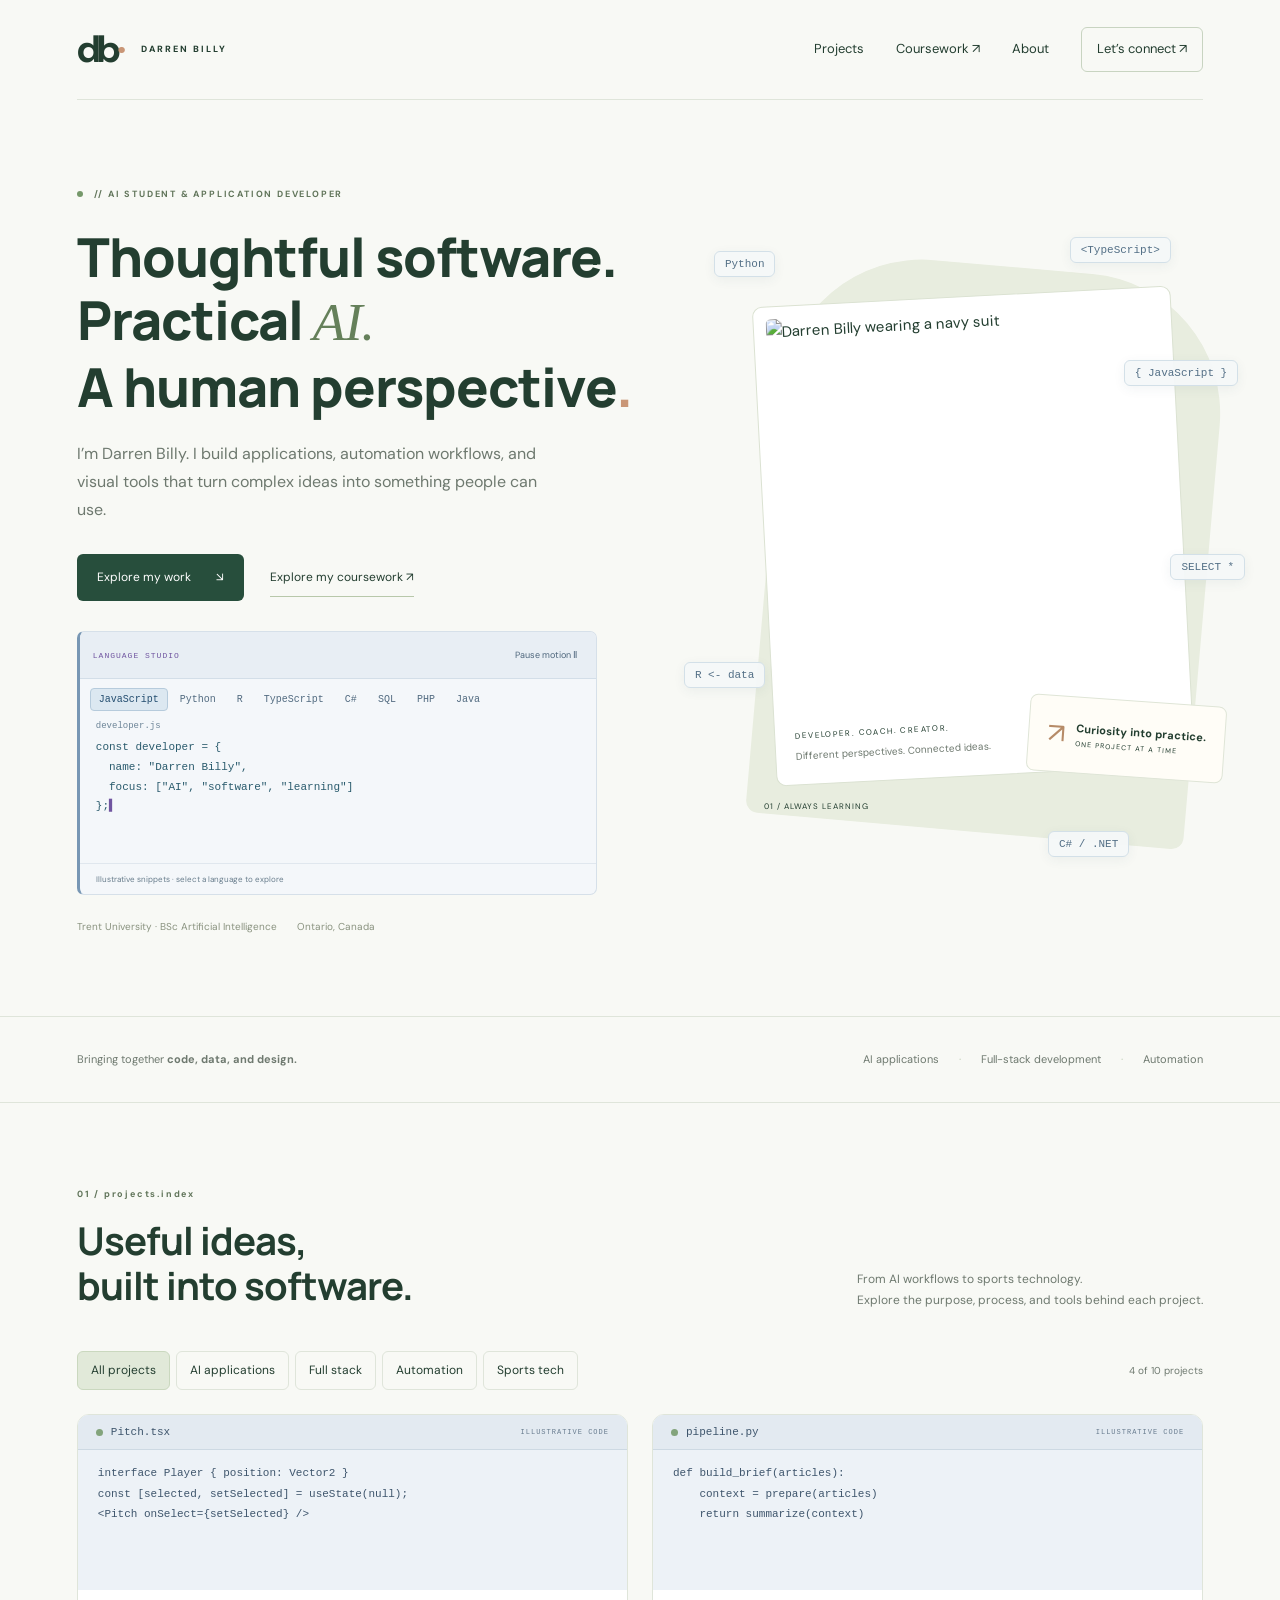
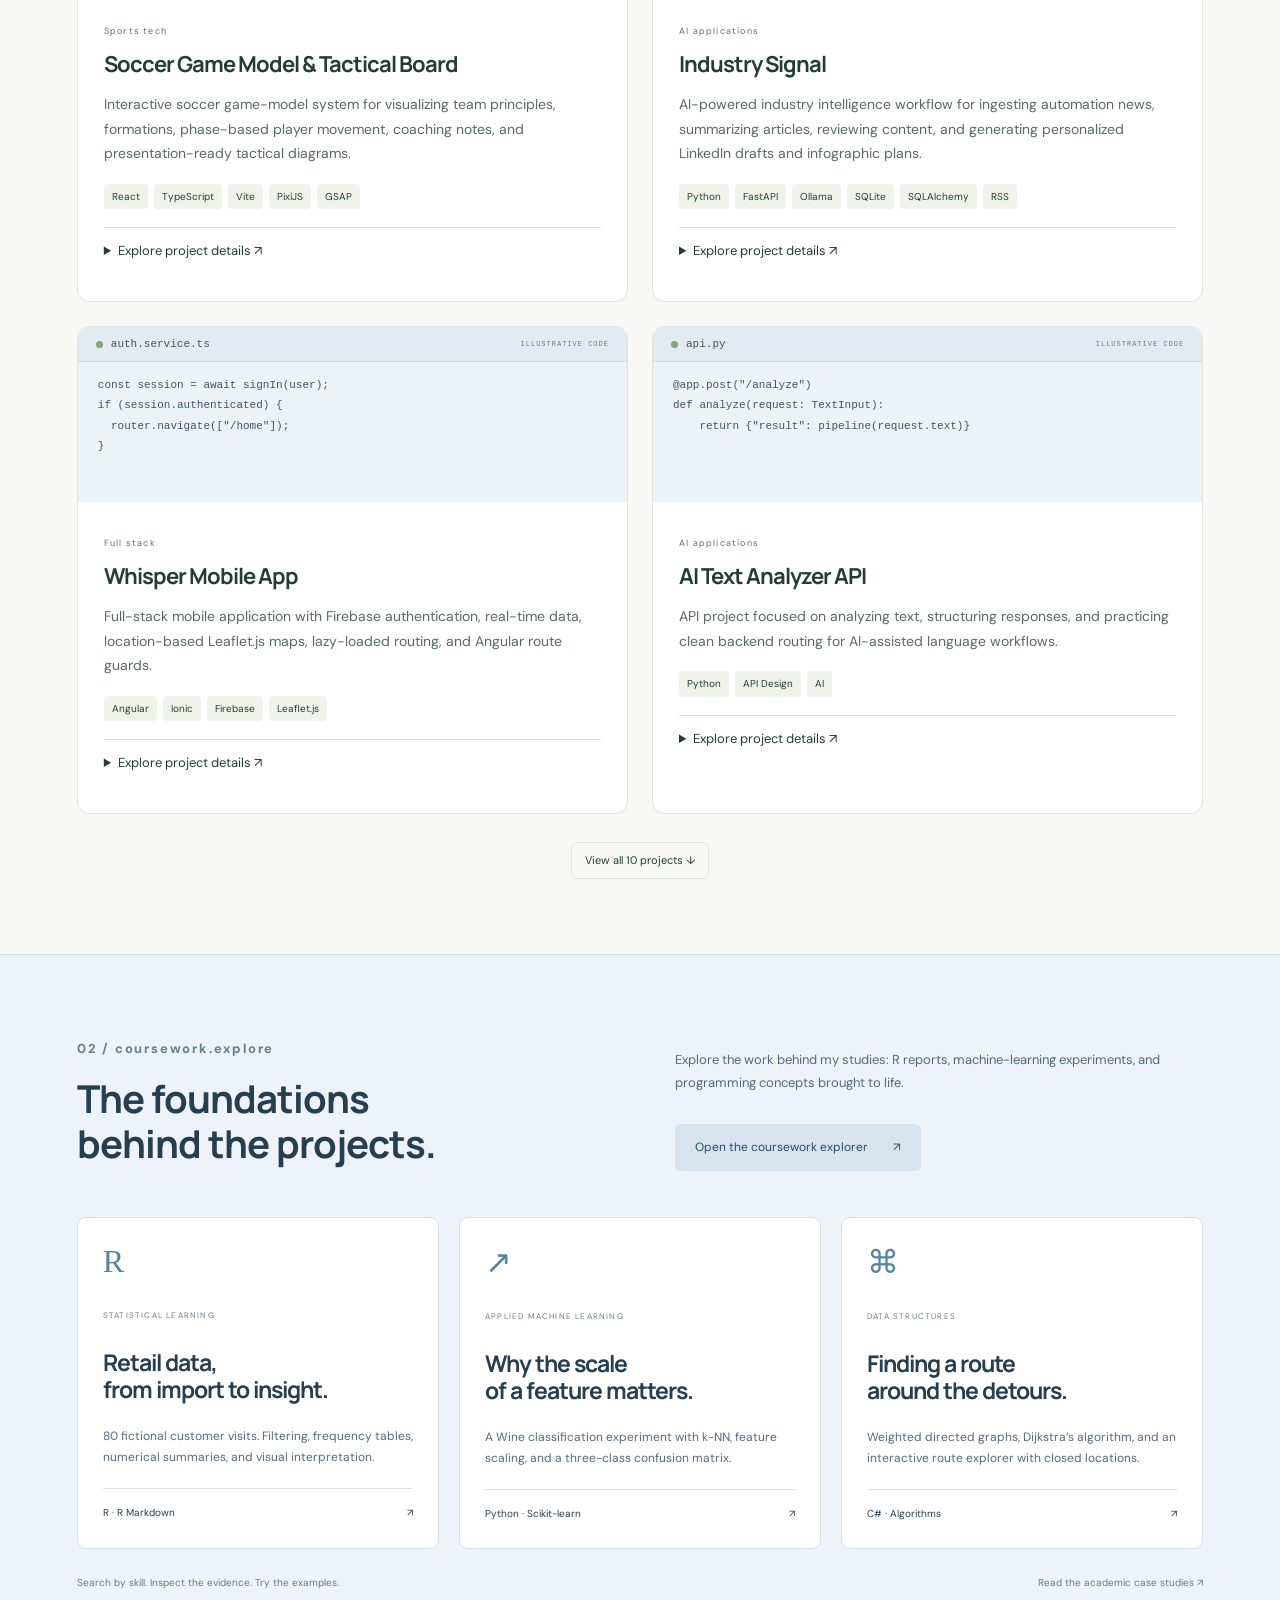
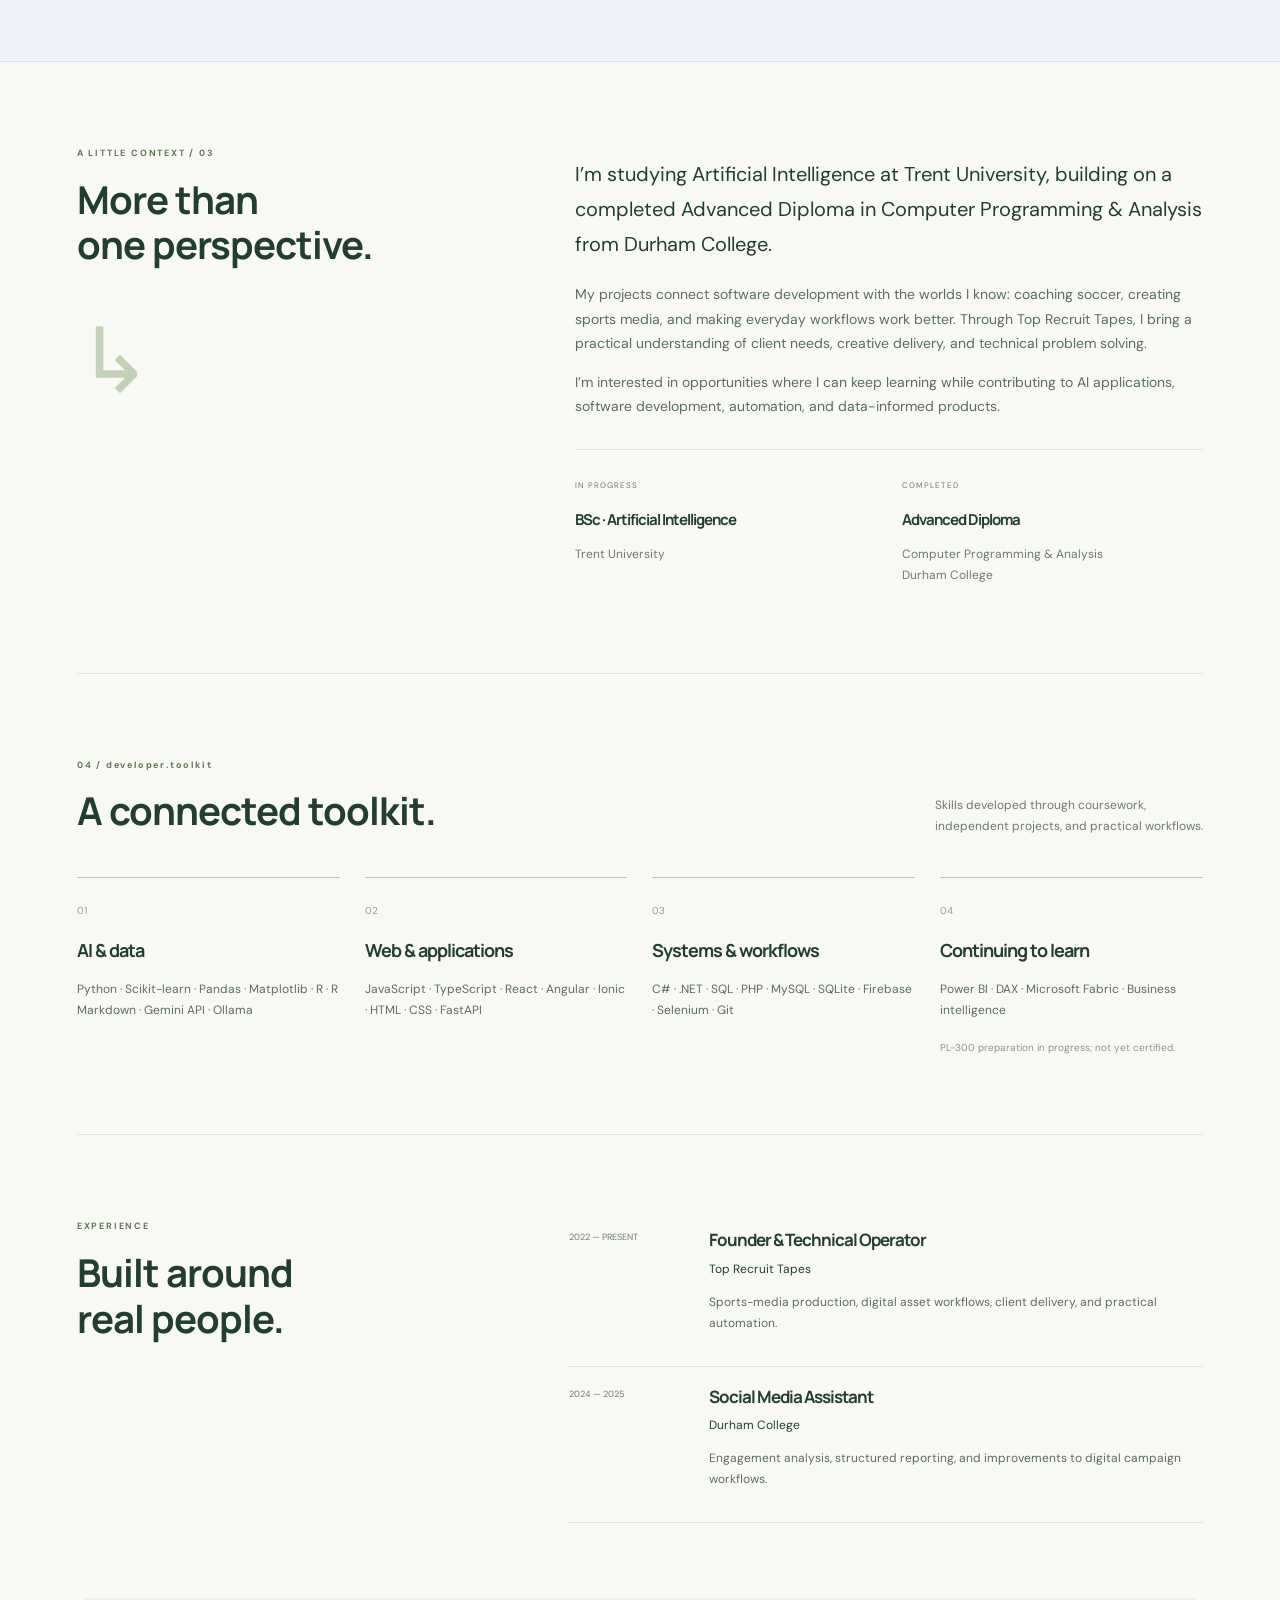
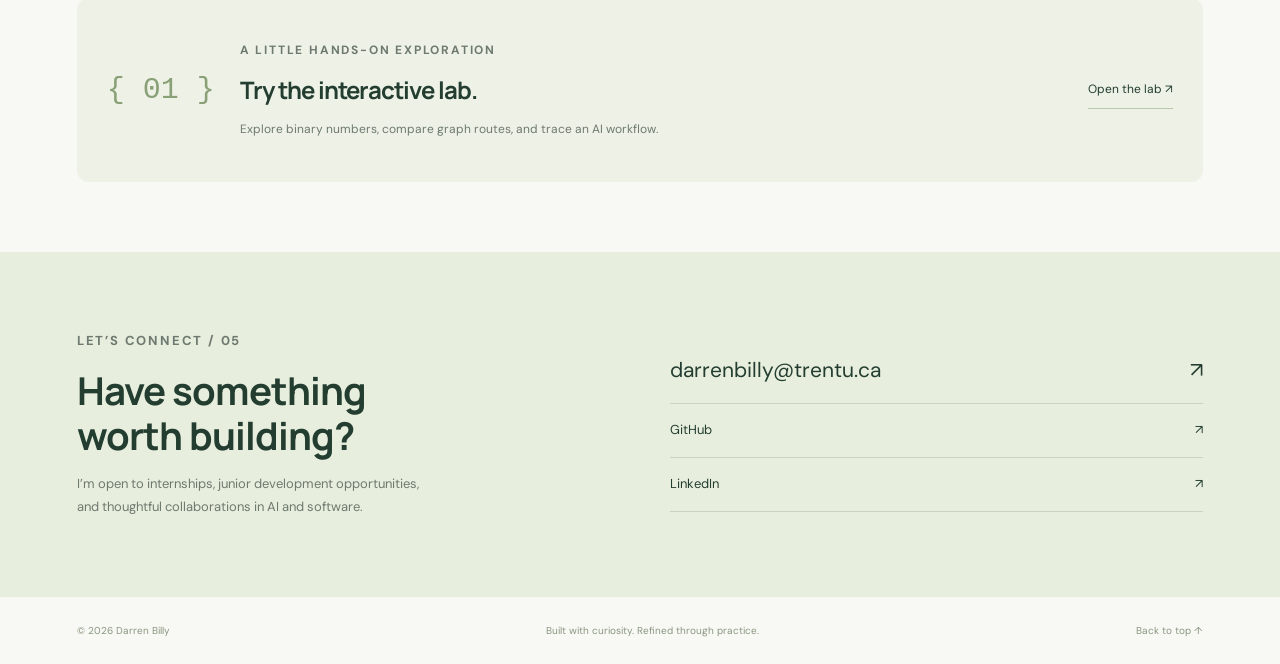
==== commit c7aebbfa: "Add interactive language studio with typed examples and pausable floating labels" ====
--- a/index.html
+++ b/index.html
@@ -1,6 +1,6 @@
 <!doctype html>
 <html lang="en">
-<head><meta charset="utf-8"><meta name="viewport" content="width=device-width,initial-scale=1"><meta name="description" content="Darren Billy — AI student and application developer building useful software, AI workflows, and sports technology."><meta name="theme-color" content="#274e3c"><title>Darren Billy — AI & Software Development</title><link rel="icon" href="coursework/assets/favicon.svg" type="image/svg+xml"><link rel="stylesheet" href="style.css"><script src="project-data.js" defer></script><script src="main.js" defer></script></head>
+<head><meta charset="utf-8"><meta name="viewport" content="width=device-width,initial-scale=1"><meta name="description" content="Darren Billy — AI student and application developer building useful software, AI workflows, and sports technology."><meta name="theme-color" content="#274e3c"><title>Darren Billy — AI & Software Development</title><link rel="icon" href="coursework/assets/favicon.svg" type="image/svg+xml"><link rel="stylesheet" href="style.css"><script src="project-data.js" defer></script><script src="main.js" defer></script><script src="language-studio.js" defer></script></head>
 <body>
 <a class="skip" href="#main">Skip to content</a>
 <header class="header"><a href="#home" class="brand" aria-label="Darren Billy home">db<span>·</span><small>DARREN BILLY</small></a><button class="menu-toggle" id="menuToggle" aria-label="Open navigation" aria-expanded="false" aria-controls="navigation"><span></span><span></span></button><nav id="navigation" aria-label="Main navigation"><a href="#projects">Projects</a><a href="coursework/">Coursework <span>↗</span></a><a href="#about">About</a><a href="#contact" class="nav-contact">Let’s connect <span>↗</span></a></nav></header>
--- a/style.css
+++ b/style.css
@@ -3,3 +3,5 @@
 
 /* Light editor accents, with readable type and restrained code motifs. */
 .developer-signature{background:#f0f4f8;border:1px solid #d6e0e9;border-left:3px solid #7897b4;border-radius:7px;padding:14px 18px;margin:23px 0;color:#42566b;font:12px/1.8 ui-monospace,Consolas,monospace;max-width:460px}.developer-signature span{color:#7055a0}.developer-signature b{color:#37785d;font-weight:500}.project-art{display:block;height:175px;padding:0;background:#edf2f7;color:#3e556c}.file-tab{display:flex;align-items:center;gap:8px;background:#e3eaf1;border-bottom:1px solid #cdd9e3;padding:11px 18px;font:11px ui-monospace,monospace}.file-tab i{height:7px;width:7px;border-radius:50%;background:#83a47c}.file-tab small{margin-left:auto;font-size:7px;letter-spacing:1px;color:#687c8f}.project-art pre{padding:13px 20px;margin:0;font:11px/1.85 ui-monospace,Consolas,monospace;white-space:pre-wrap;overflow-wrap:anywhere}.hero-intro{font-size:16px}.project-body p{font-size:14px;color:#596b60}.project-category,.eyebrow{color:#61755a}.course-section{background:#edf3f8;color:#253e50;border-block:1px solid #d8e2ea}.course-section .eyebrow{color:#637f94}.course-heading p,.course-preview p{color:#536b7b}.course-preview{background:#fff;border-color:#d4dfe8}.course-icon{color:#5685a4}.course-label{color:#687f91}.course-foot{border-color:#d9e2e9}.course-bottom{color:#617b8b}.course-heading .button{background:#d7e4ef;color:#284c66}.skill-grid p,.about-content>p,.experience-list p{color:#5c6c61}.course-preview:hover{border-color:#7d9cb5}.tags span{font-size:10px}.project-body summary{font-size:13px}.project-filters button{font-size:12px}@media(max-width:600px){.developer-signature{font-size:11px}.project-art pre{font-size:10px}.file-tab small{font-size:6px}}
+/* Language studio: readable foreground code and restrained background motion. */
+.developer-signature{padding:0;max-width:520px;background:#f4f7fa;overflow:hidden}.studio-toolbar{display:flex;justify-content:space-between;align-items:center;padding:9px 13px;background:#e8eef4;border-bottom:1px solid #d3dee8;font:8px ui-monospace,monospace;letter-spacing:1px}.studio-toolbar button{border:0;background:transparent;font:9px 'DM Sans',sans-serif;color:#4e667c;min-height:28px}.language-tabs{display:flex;gap:3px;padding:9px 10px;flex-wrap:wrap}.language-tabs button{border:1px solid transparent;background:none;padding:5px 8px;font:10px ui-monospace,monospace;border-radius:4px;color:#526b80}.language-tabs button[aria-pressed=true]{background:#dce8f1;border-color:#b6cbdc;color:#244e70}.studio-file{padding:1px 16px 7px;font:9px ui-monospace,monospace;color:#6c8497}.typed-code{padding:0 16px;margin:0;min-height:125px;white-space:pre-wrap;overflow-wrap:anywhere;font:11px/1.8 ui-monospace,Consolas,monospace;color:#2a5b6d}.typing-caret{color:#758f6b;animation:caretBlink 1s steps(1) infinite}.studio-note{display:block;padding:10px 16px;font:8px 'DM Sans',sans-serif;color:#687d8c;border-top:1px solid #e0e7ee}.language-cloud{position:absolute;inset:-30px -30px -25px;pointer-events:none;z-index:2}.language-cloud span{position:absolute;font:11px ui-monospace,monospace;color:#536f86;background:#f5f8f9eF;border:1px solid #d3e0e8;border-radius:6px;padding:6px 10px;box-shadow:0 3px 12px #294b6410;animation:languageFloat 8s ease-in-out infinite;animation-delay:calc(var(--i)*-1.4s)}.language-cloud span:nth-child(1){top:0;left:0}.language-cloud span:nth-child(2){top:18%;right:-5px}.language-cloud span:nth-child(3){bottom:28%;left:-30px}.language-cloud span:nth-child(4){bottom:0;right:20%}.language-cloud span:nth-child(5){top:50%;right:-12px}.language-cloud span:nth-child(6){top:-14px;right:12%}.portrait-note{z-index:3}.motion-paused .language-cloud span,.motion-paused .typing-caret{animation-play-state:paused}@keyframes languageFloat{0%,100%{transform:translateY(0) rotate(-3deg)}50%{transform:translateY(-12px) rotate(2deg)}}@keyframes caretBlink{50%{opacity:0}}@media(max-width:600px){.language-cloud{inset:-15px -10px}.language-cloud span{font-size:9px;padding:5px 7px}.language-cloud span:nth-child(n+4){display:none}.language-cloud span:nth-child(3){left:-16px;bottom:22%}.typed-code{font-size:10px;min-height:130px}.developer-signature{max-width:100%}}@media(prefers-reduced-motion:reduce){.language-cloud span,.typing-caret{animation:none}}
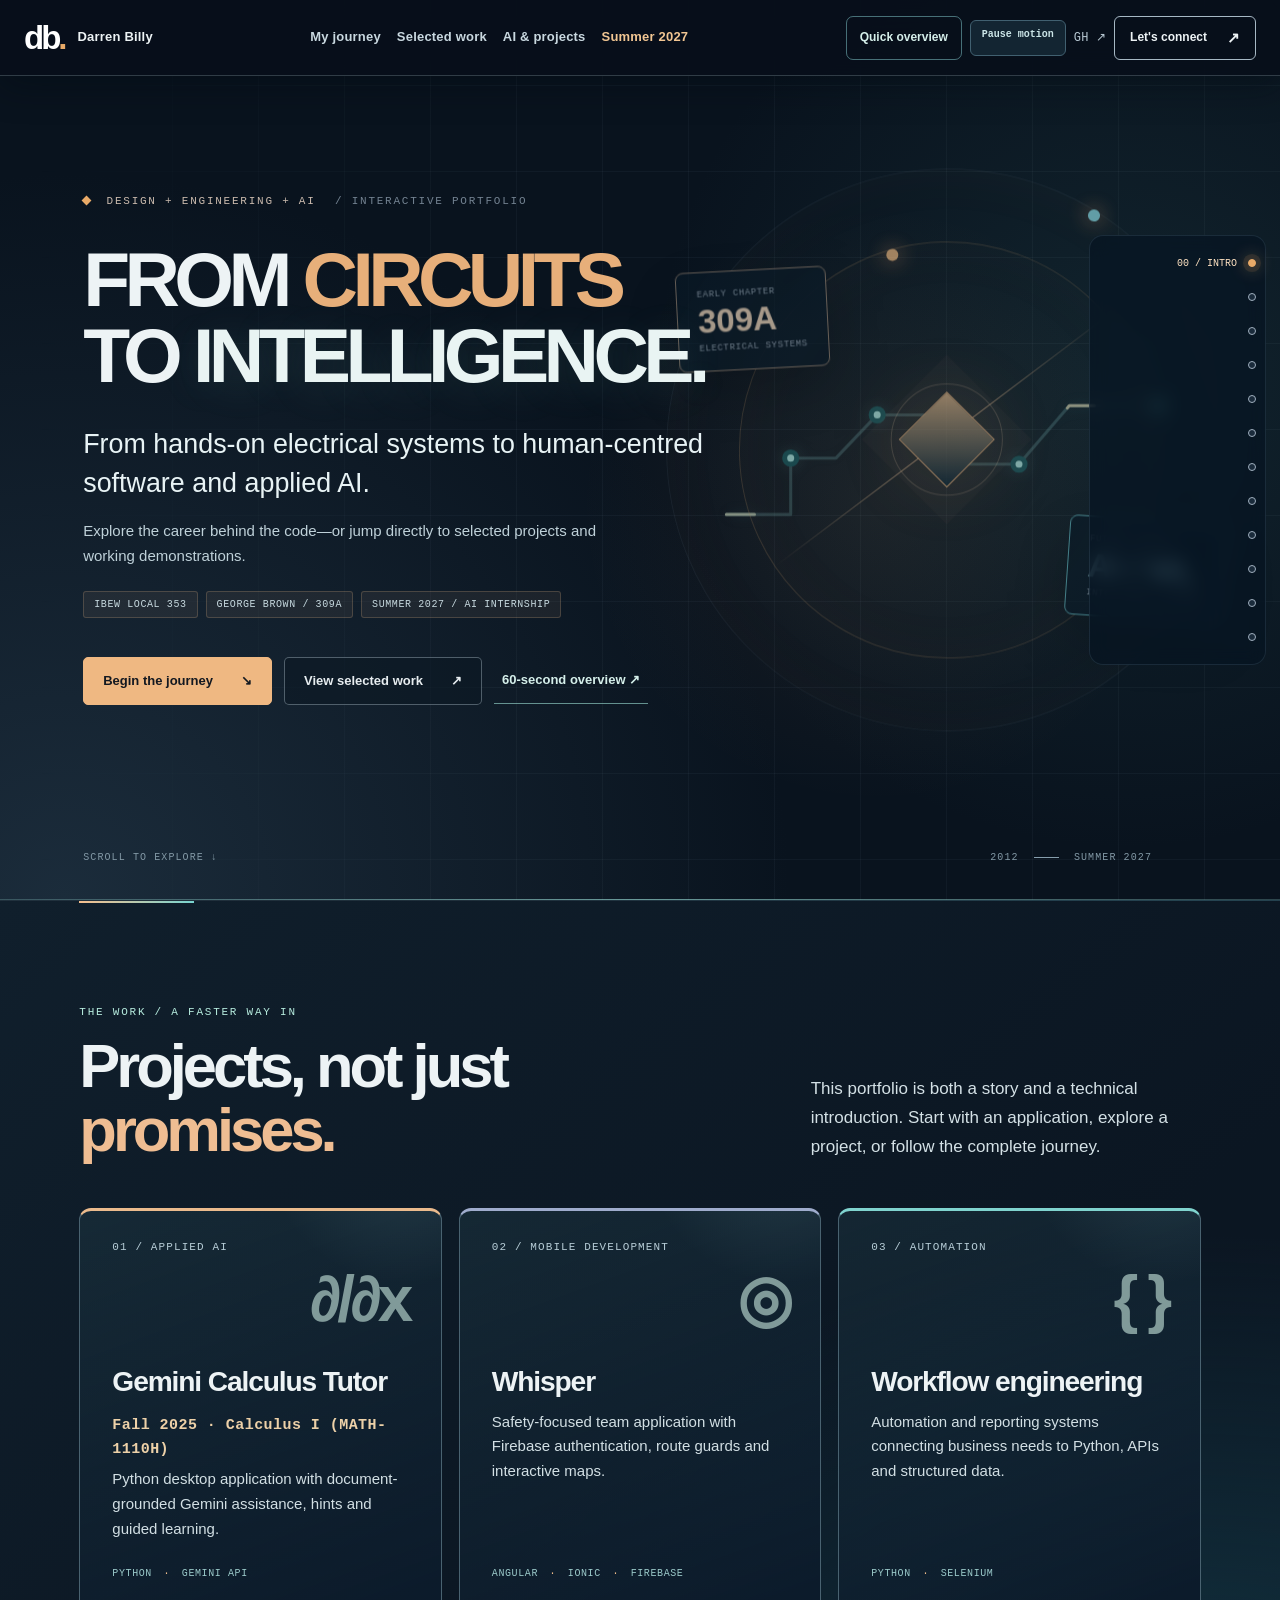
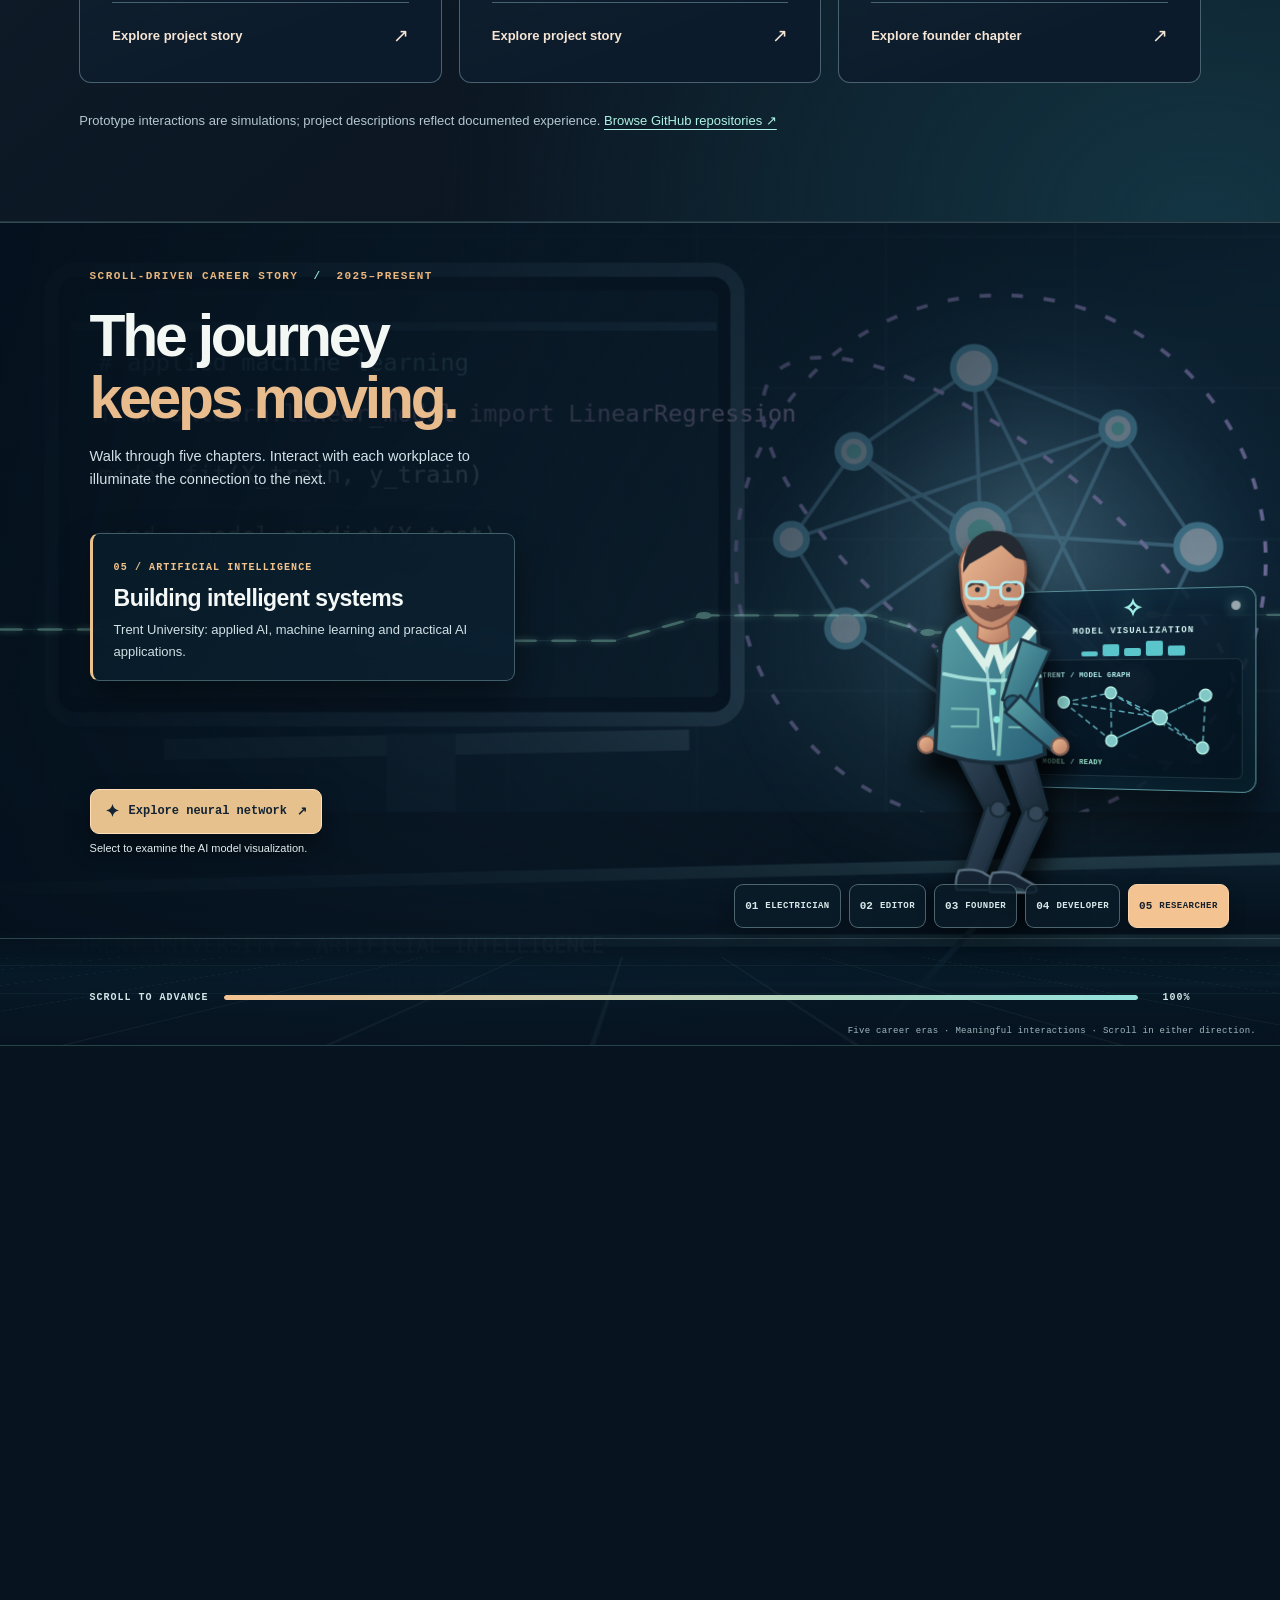
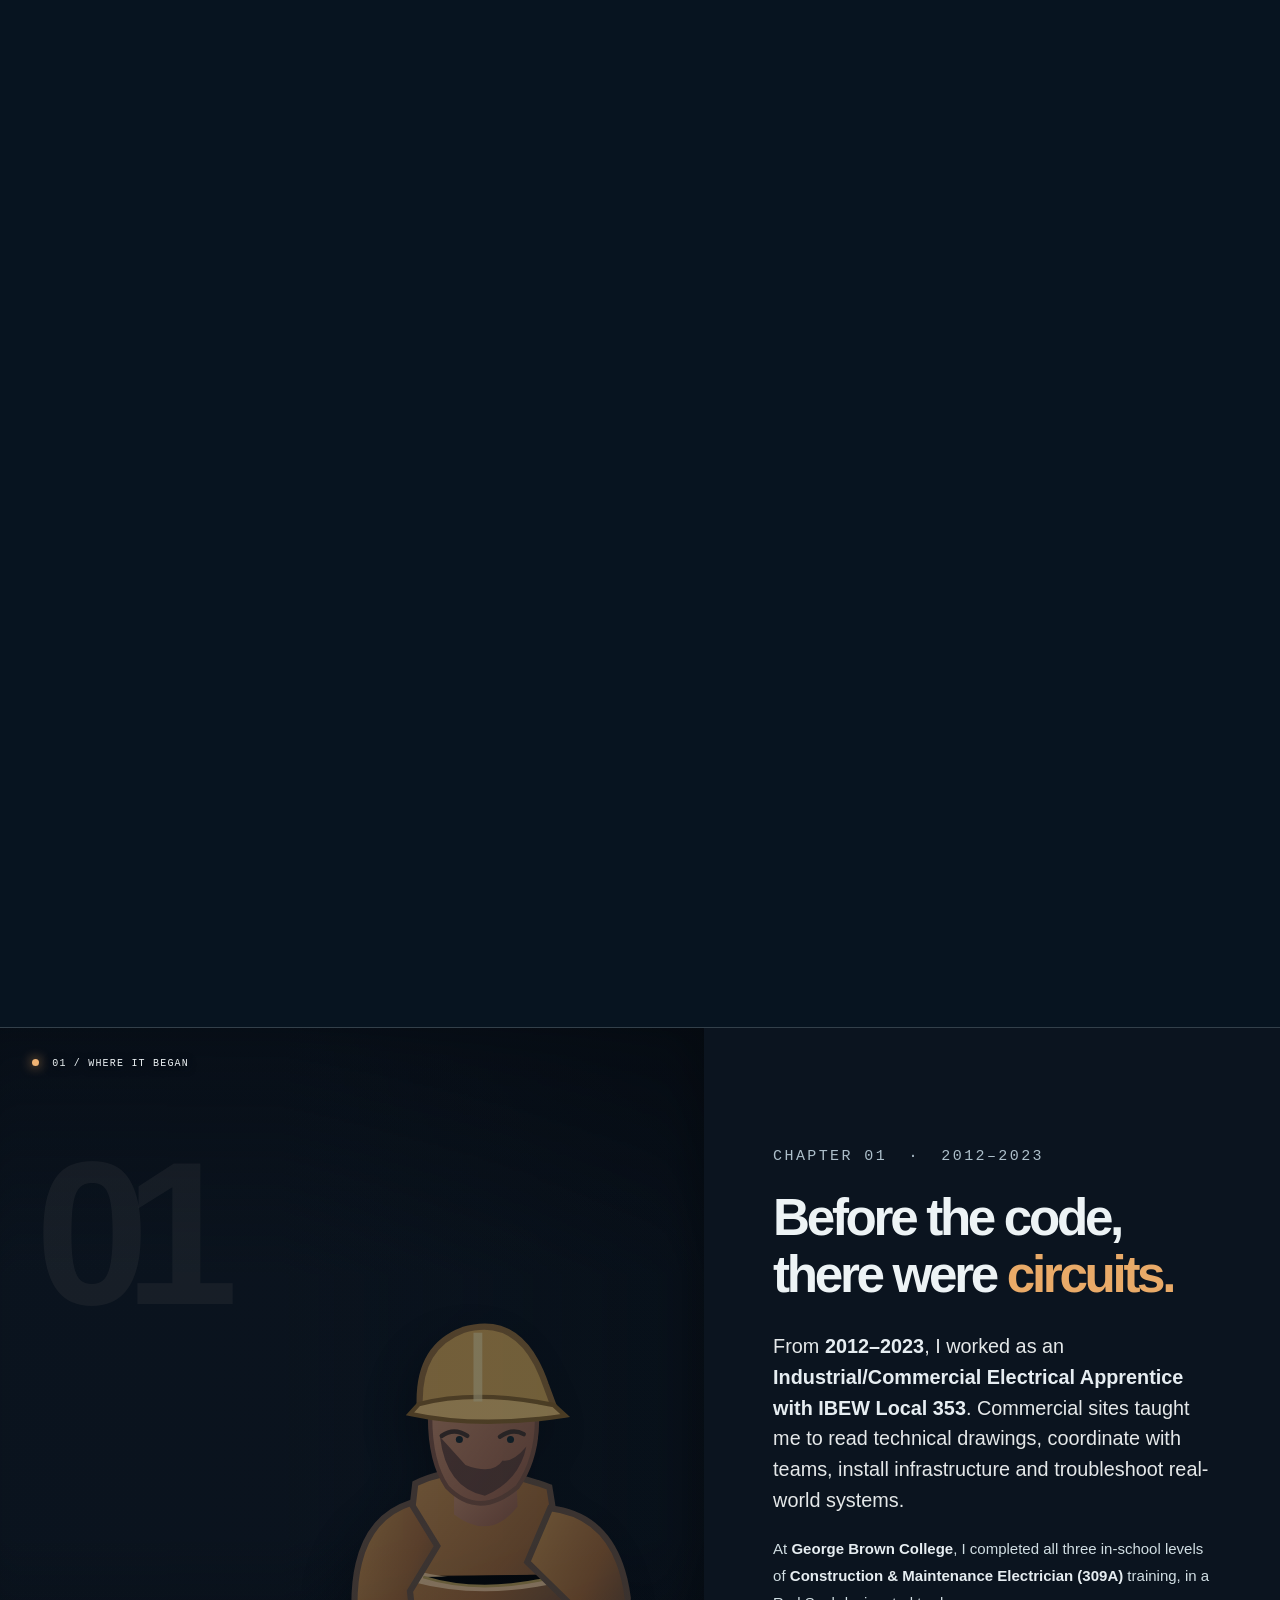
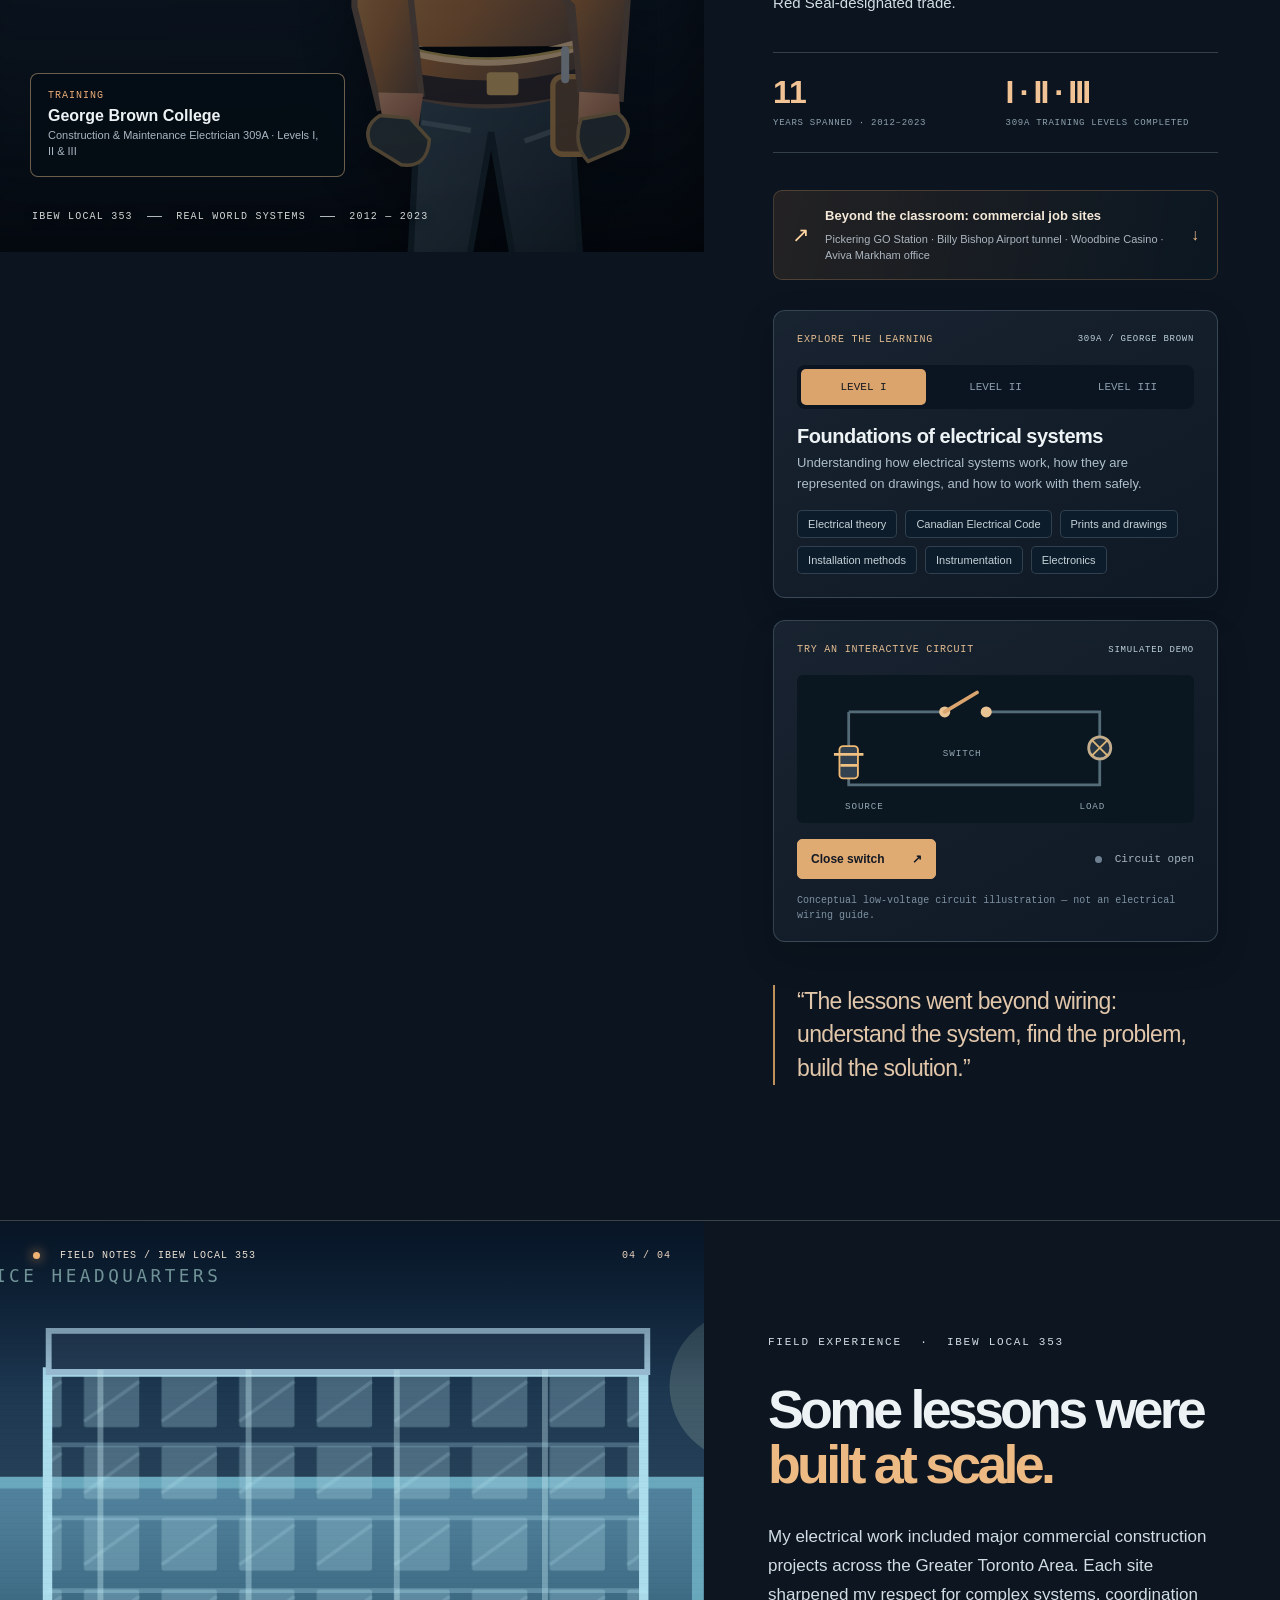
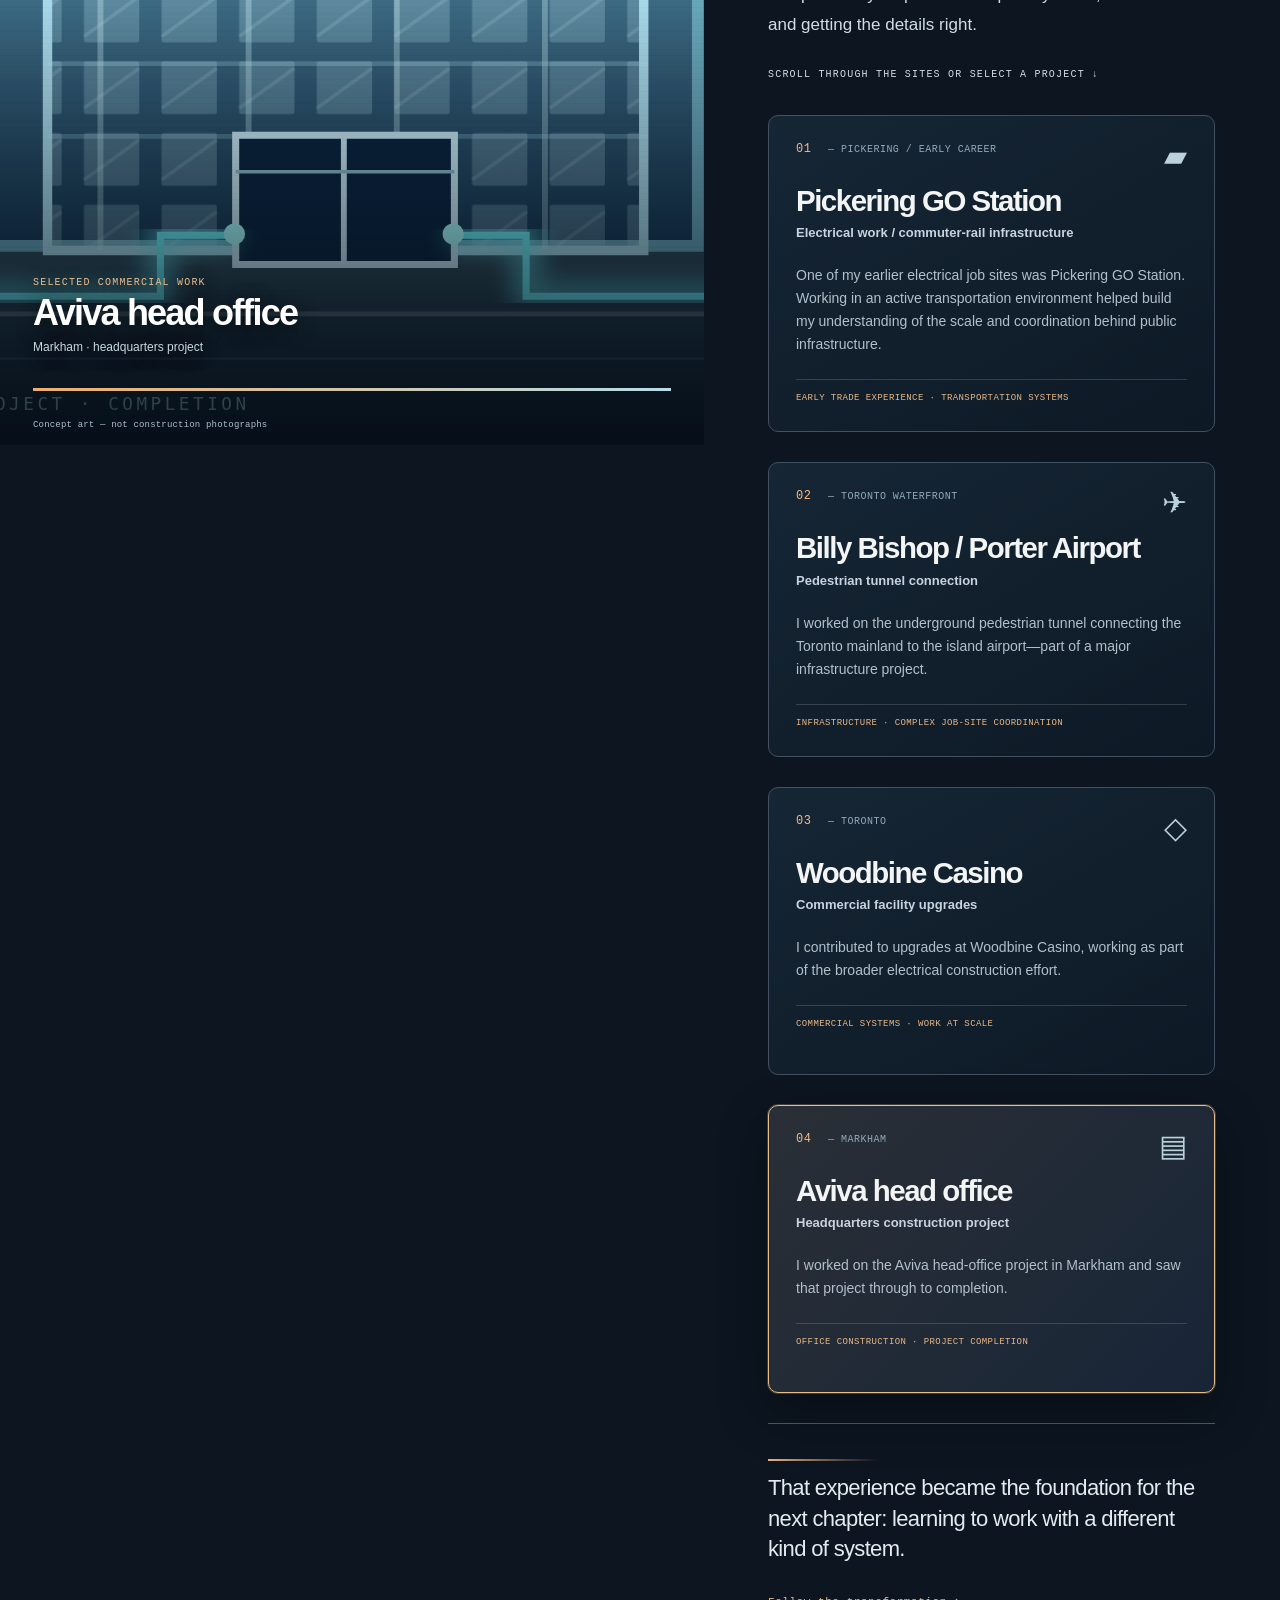
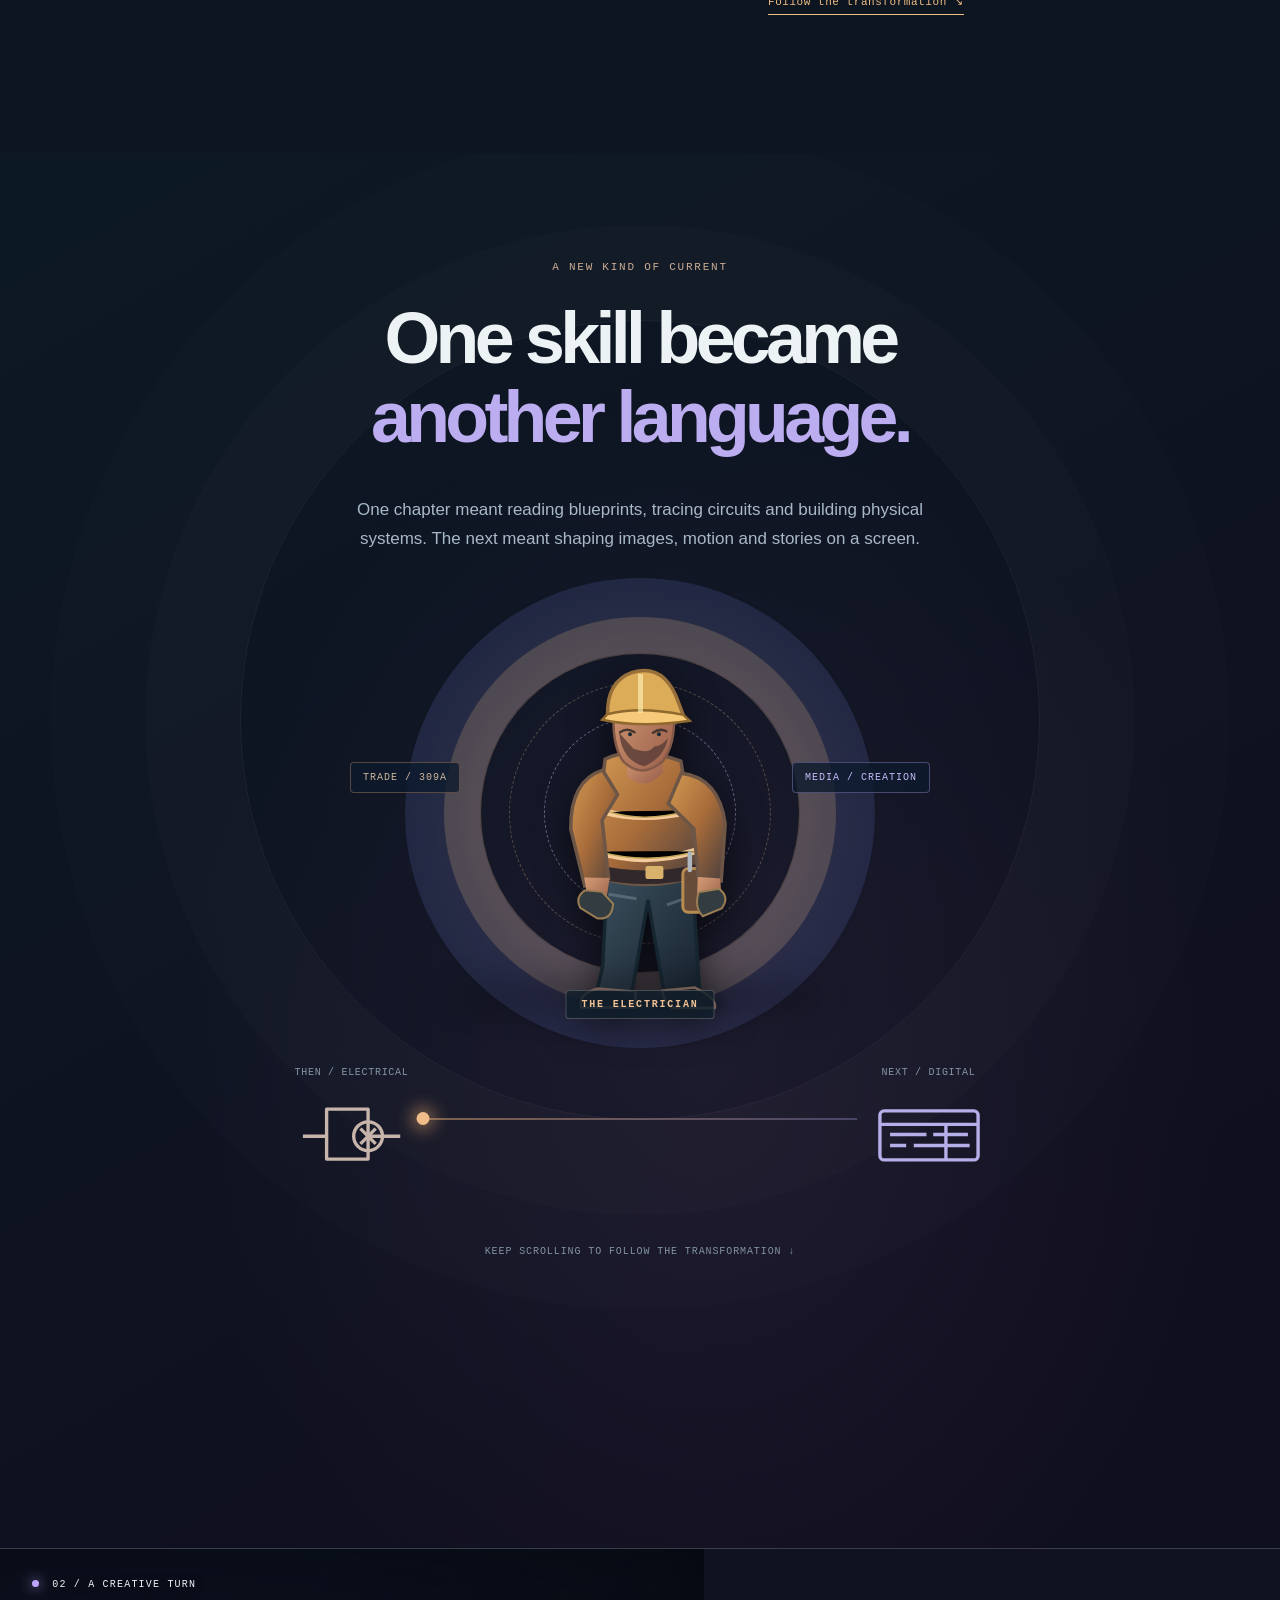
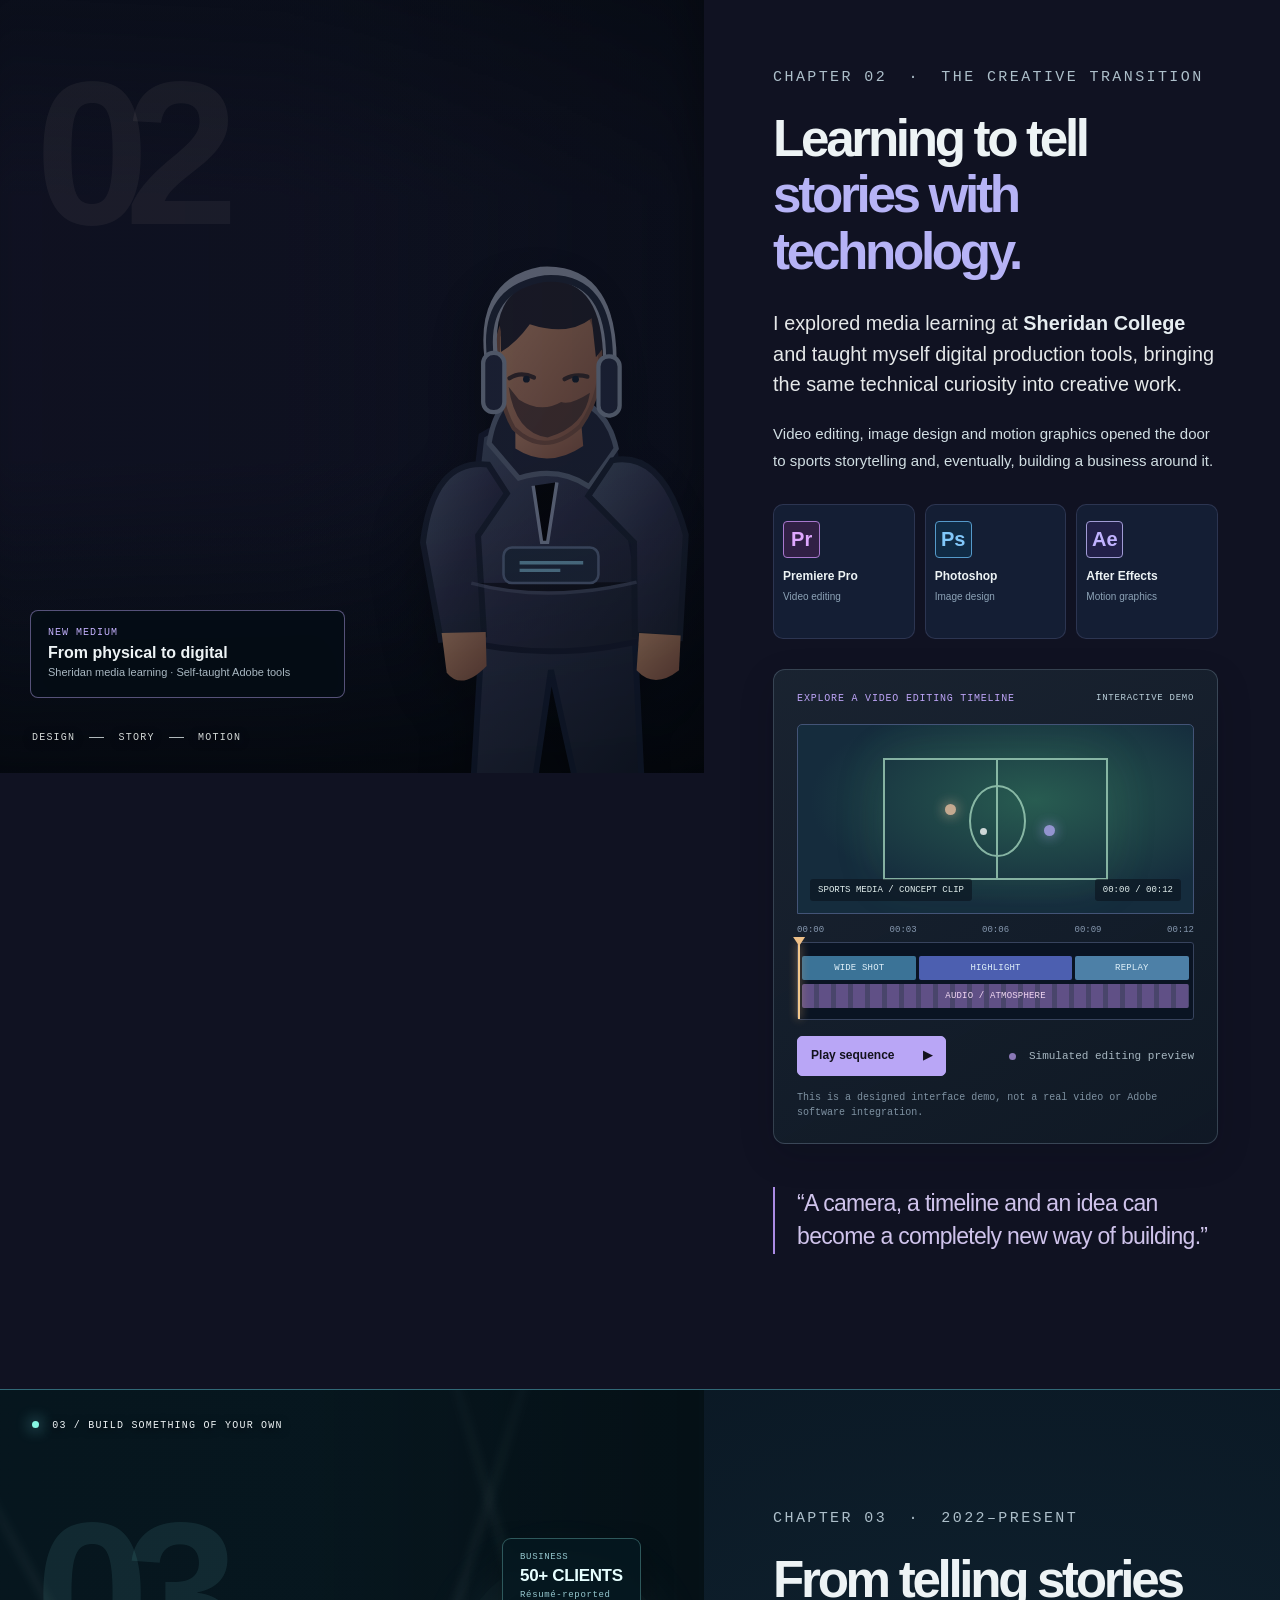
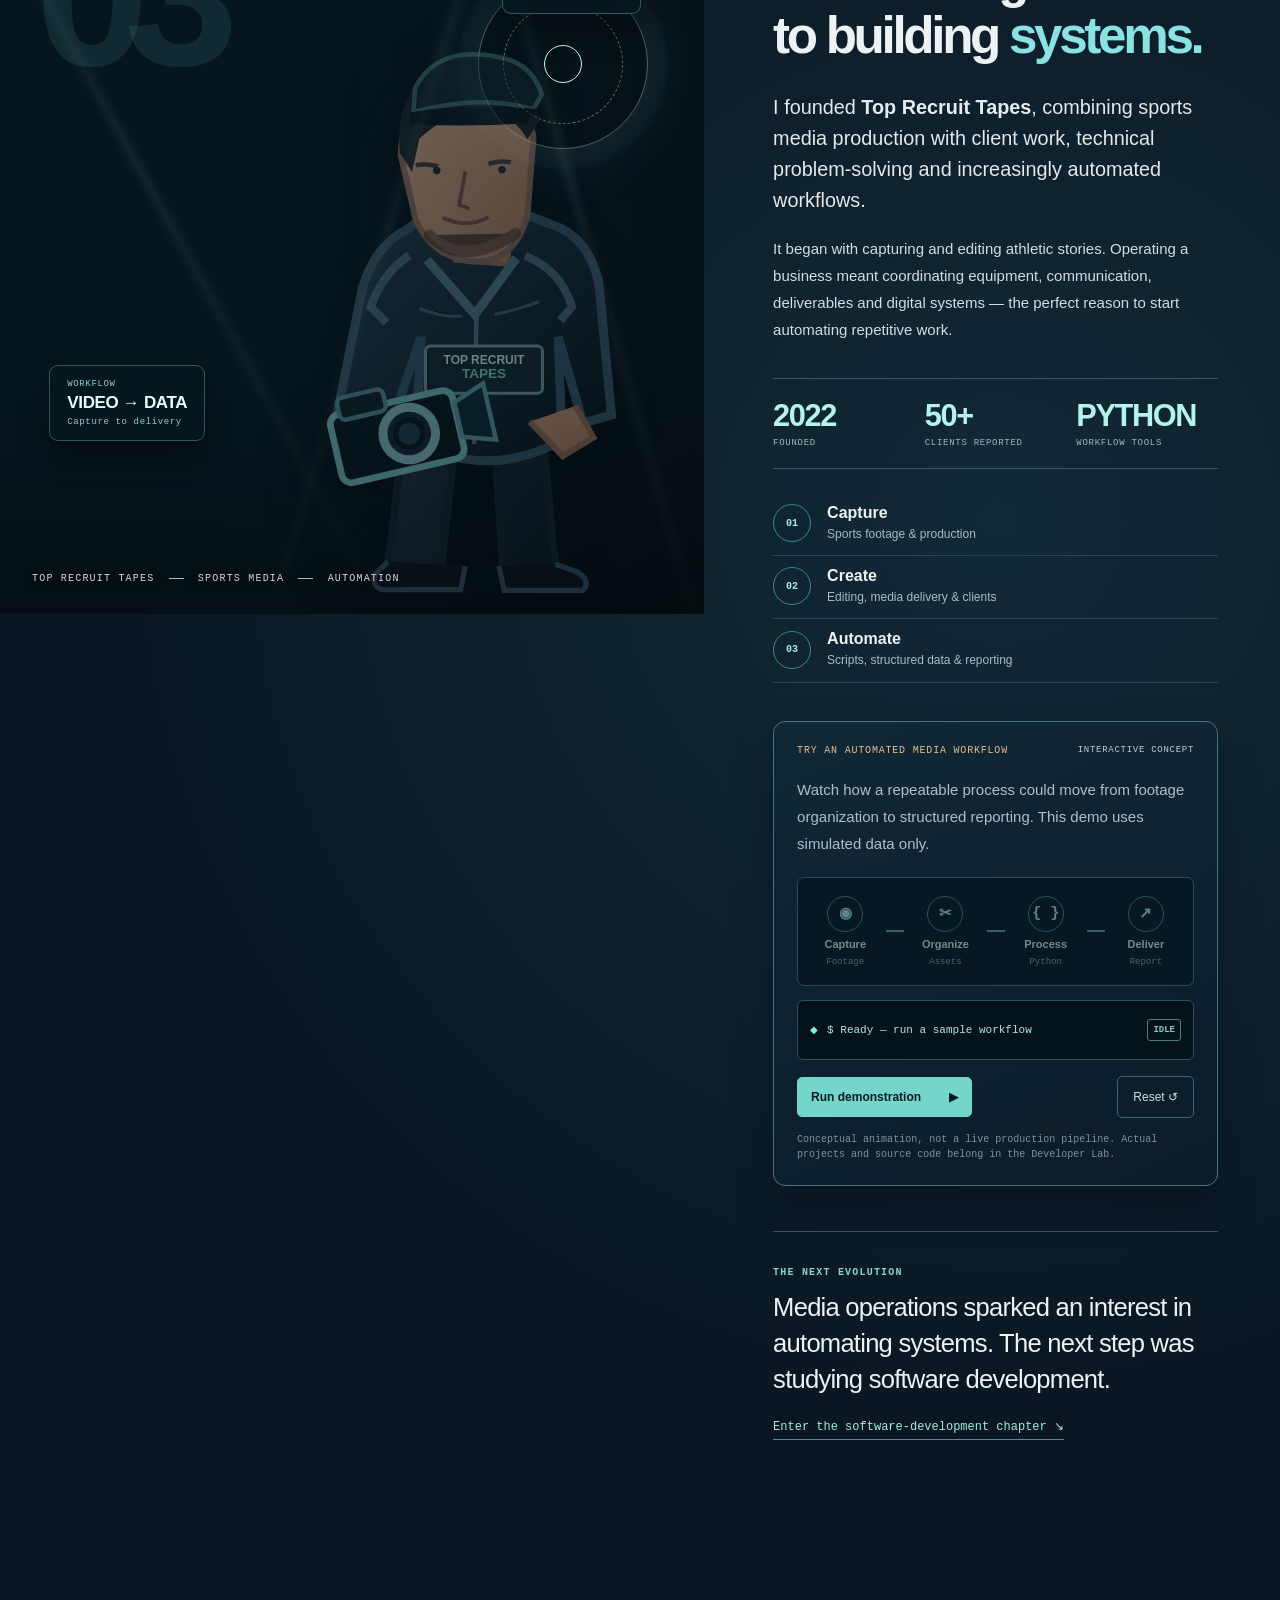
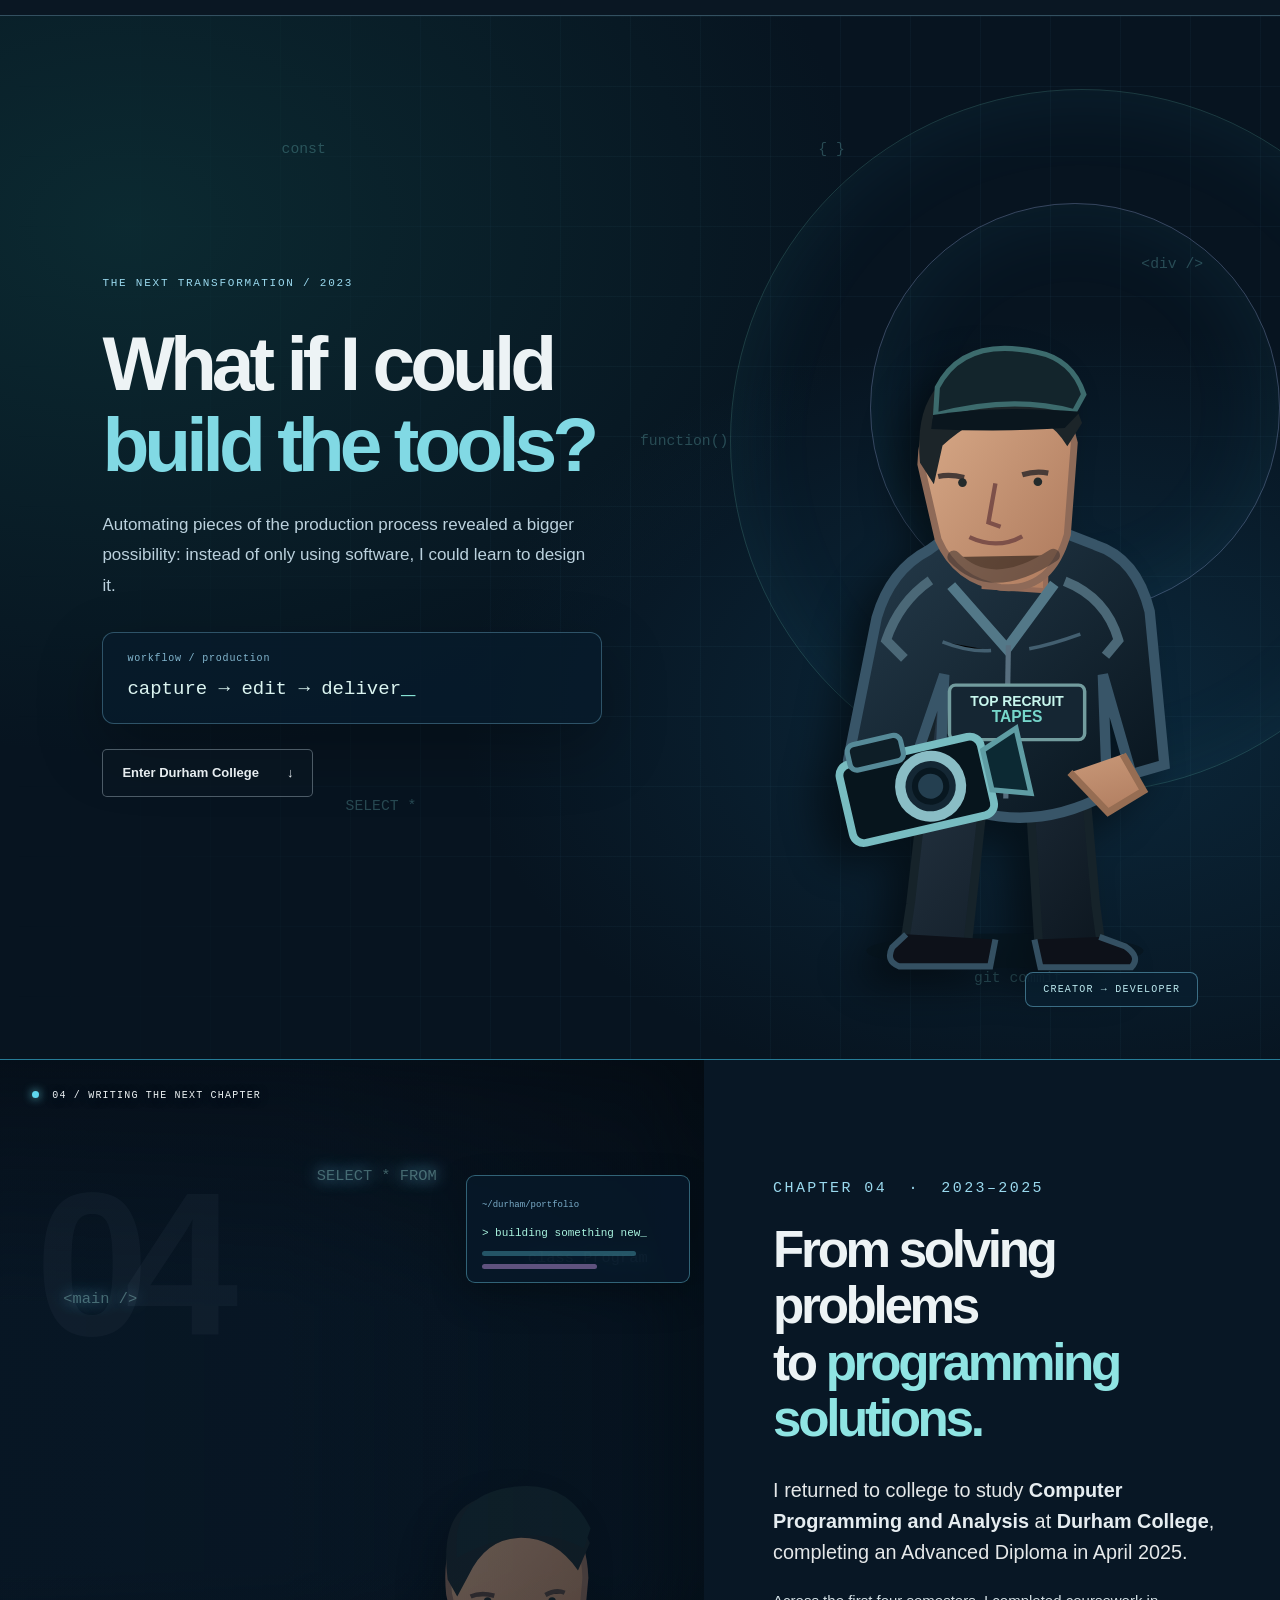
==== commit 9fe9b28f: "Promote cinematic career journey to main portfolio homepage; preserve classic and improve Firefox sc" ====
--- a/index.html
+++ b/index.html
@@ -1,18 +1,2433 @@
 <!doctype html>
 <html lang="en">
-<head><meta charset="utf-8"><meta name="viewport" content="width=device-width,initial-scale=1"><meta name="description" content="Darren Billy — AI student and application developer building useful software, AI workflows, and sports technology."><meta name="theme-color" content="#274e3c"><title>Darren Billy — AI & Software Development</title><link rel="icon" href="coursework/assets/favicon.svg" type="image/svg+xml"><link rel="stylesheet" href="style.css"><script src="project-data.js" defer></script><script src="main.js" defer></script><script src="language-studio.js" defer></script></head>
+<head>
+  <meta charset="utf-8">
+  <meta name="viewport" content="width=device-width, initial-scale=1">
+  <meta name="theme-color" content="#09111c">
+  <meta name="description" content="From Circuits to Intelligence — an interactive journey through electrical systems, creative media, programming and artificial intelligence.">
+  <title>From Circuits to Intelligence | Darren Billy — Interactive Portfolio</title>
+  <style>
+:root{--bg:#080f19;--navy:#0b1622;--panel:#111d2a;--line:rgba(207,225,237,.14);--text:#edf3f5;--soft:#b5c3cd;--muted:#8295a3;--amber:#e9aa68;--violet:#bda0ff;--aqua:#73d5dc;--mono:'DM Mono',ui-monospace,Consolas,monospace;--display:'Space Grotesk',Arial,sans-serif;--body:'DM Sans',Arial,sans-serif;--nav-height:76px}
+*{box-sizing:border-box}html{scroll-behavior:smooth;scroll-padding-top:var(--nav-height)}body{margin:0;background:var(--bg);color:var(--text);font-family:var(--body);font-size:16px;line-height:1.6;overflow-x:hidden}button,a{font:inherit}button{cursor:pointer}a{color:inherit;text-decoration:none}button:focus-visible,a:focus-visible,[tabindex]:focus-visible{outline:3px solid var(--aqua);outline-offset:4px}::selection{background:#d99b64;color:#081018}.skip-link{position:fixed;top:-80px;left:20px;padding:12px 18px;background:#f9e0bb;color:#16181e;z-index:1000}.skip-link:focus{top:10px}.page-progress{position:fixed;height:2px;background:transparent;z-index:100;top:0;left:0;right:0}.page-progress span{height:100%;display:block;background:linear-gradient(90deg,#f3bd79,#b39ff7,#81dce3);width:0;box-shadow:0 0 13px #e0ab8a;transition:width .08s linear}
+.site-header{height:var(--nav-height);position:fixed;z-index:90;top:0;left:0;right:0;display:flex;align-items:center;justify-content:space-between;padding:0 clamp(22px,4vw,72px);background:rgba(7,15,26,.86);border-bottom:1px solid var(--line);backdrop-filter:blur(25px)}.brand{display:flex;align-items:center;gap:13px}.brand-mark{font:700 33px var(--display);letter-spacing:-3px;color:#fff}.brand-mark span{color:var(--amber)}.brand-caption{display:flex;flex-direction:column;line-height:1.25;font-size:13px;font-weight:700;letter-spacing:.015em}.brand-caption small{color:var(--muted);font:400 10px var(--mono);margin-top:5px}.main-nav,.nav-actions{display:flex;align-items:center;gap:29px}.main-nav a,.nav-icon{font-size:12px;letter-spacing:.015em;color:#b8c9d3;transition:color .2s}.main-nav a:hover,.nav-icon:hover,.site-footer a:hover{color:var(--amber)}.nav-icon{font:500 12px var(--mono)}.nav-contact{display:flex;align-items:center;gap:20px;border:1px solid #a6b8c4;padding:9px 15px;border-radius:6px;font-weight:700;font-size:12px}.nav-contact:hover{background:#f5e8d5;color:#081018}.nav-contact span{font-size:15px}.chapter-rail{position:fixed;z-index:50;right:21px;top:50%;transform:translateY(-50%);display:flex;flex-direction:column;gap:13px;align-items:flex-end}.rail-title{color:#7a8b9c;font:500 9px var(--mono);letter-spacing:.2em;margin-right:5px;margin-bottom:10px}.rail-link{font:10px var(--mono);color:rgba(196,212,227,.63);display:flex;align-items:center;gap:11px;transition:color .2s}.rail-link:hover,.rail-link.is-active{color:#f1e1cb}.rail-link span:last-child{width:115px;text-align:left}.rail-dot{width:8px;height:8px;border-radius:50%;border:1px solid #a1b0bf;background:#1a2b3b;transition:all .2s}.rail-link.is-active .rail-dot{background:var(--amber);box-shadow:0 0 0 5px rgba(240,174,96,.1),0 0 17px #eaa967;border-color:var(--amber)}
+.hero{min-height:790px;height:100svh;position:relative;overflow:hidden;display:flex;align-items:center;padding:120px max(8.5vw,90px) 120px max(6.5vw,70px);background:radial-gradient(ellipse at 78% 55%,#223243 0,transparent 40%),radial-gradient(ellipse at 4% 80%,#122739 0,transparent 38%),#09131f}.hero-grid{position:absolute;inset:0;background-image:linear-gradient(90deg,rgba(138,168,183,.058) 1px,transparent 1px),linear-gradient(0deg,rgba(138,168,183,.058) 1px,transparent 1px);background-size:86px 86px;mask-image:linear-gradient(90deg,transparent 2%,black 40%,black 98%)}.hero-glow{position:absolute;right:6%;top:20%;width:650px;height:650px;background:radial-gradient(circle,rgba(222,157,103,.08),transparent 65%)}.hero-content{position:relative;z-index:2;max-width:850px;width:70%}.eyebrow{font:500 11px var(--mono);letter-spacing:.16em;color:#cbbbae;text-transform:uppercase;margin:0 0 34px}.tiny-square{width:7px;height:7px;background:var(--amber);display:inline-block;transform:rotate(45deg);margin-right:8px}.eyebrow-no{color:#748392;margin-left:11px}.hero h1{font:600 clamp(56px,6.3vw,110px)/.99 var(--display);letter-spacing:-.08em;margin:0 0 32px}.hero h1 span{color:#e7af7a}.hero h1 em{font-style:normal;color:transparent;-webkit-text-stroke:1px #bed0d7}.hero-lead{font:500 clamp(19px,2.1vw,30px)/1.45 var(--display);max-width:640px;margin:0 0 15px}.hero-detail{font-size:14px;color:#a2b4c2;max-width:515px;margin:0}.hero-cta{display:flex;gap:12px;align-items:center;flex-wrap:wrap;margin-top:39px}.button{display:inline-flex;align-items:center;justify-content:space-between;gap:28px;font-size:13px;font-weight:700;min-height:48px;padding:11px 19px;border-radius:5px;border:1px solid rgba(203,223,234,.35);transition:transform .22s ease,background .22s ease,color .22s ease}.button:hover{transform:translateY(-3px)}.button-solid{background:#efb882;color:#131820;border-color:#efb882}.button-solid:hover{background:#f7cfaa}.button-outline{background:rgba(12,25,35,.55);color:#e7edf0}.button-outline:hover{background:#29374a}.hero-visual{position:absolute;width:min(44vw,660px);height:min(44vw,660px);right:4%;top:50%;transform:translateY(-50%);opacity:.8}.orbital-ring{position:absolute;inset:13%;border:1px solid rgba(226,177,118,.28);border-radius:50%;box-shadow:0 0 70px rgba(219,151,108,.06) inset}.orbital-one:before,.orbital-two:before{content:"";position:absolute;width:12px;height:12px;border-radius:50%;background:#f3bc81;left:20%;top:9%;box-shadow:0 0 20px #eaa46e}.orbital-one{transform:rotate(20deg)}.orbital-two{inset:0;border-color:rgba(151,177,189,.13);transform:rotate(68deg)}.orbital-two:before{background:#90e3eb}.core-pulse{position:absolute;left:44%;top:42%;width:12%;aspect-ratio:1;border:1px solid #ddac7c;transform:rotate(45deg);background:linear-gradient(135deg,#d7b084,#102a39);box-shadow:0 0 0 26px rgba(229,186,142,.04),0 0 80px #b77b4a55}.core-pulse i{position:absolute;inset:-35%;border:1px solid rgba(212,185,155,.3);border-radius:50%}.hero-connector{position:absolute;left:12%;right:13%;top:48%;height:1px;background:linear-gradient(90deg,transparent,#d6b28b,transparent);transform:rotate(-37deg)}.hero-card{position:absolute;z-index:2;min-width:150px;padding:17px 20px;background:rgba(11,24,35,.88);border:1px solid #8b7868;border-radius:8px;box-shadow:0 22px 55px rgba(0,0,0,.26);transform:rotate(-3deg)}.hero-card-a{top:18%;left:2%}.hero-card-b{right:1%;bottom:20%;border-color:#6aa4b7;transform:rotate(4deg)}.hero-card span,.hero-card small{display:block;font:9px var(--mono);color:#9eafbd;letter-spacing:.07em}.hero-card strong{display:block;font:600 33px var(--display);margin:3px 0;color:#f9dfc2}.hero-card-b strong{color:#a1d5e2}.hero-footer{position:absolute;left:max(6.5vw,70px);right:10vw;bottom:37px;display:flex;justify-content:space-between;gap:30px;font:10px var(--mono);letter-spacing:.11em;color:#8399a6}.hero-footer .dash{display:inline-block;width:25px;height:1px;background:#869ead;vertical-align:middle;margin:0 8px}
+.chapter{min-height:100svh;display:grid;grid-template-columns:minmax(0,55fr) minmax(0,45fr);background:#0b141f;border-top:1px solid var(--line)}.chapter-stage{height:calc(100svh - var(--nav-height));min-height:650px;top:var(--nav-height);position:sticky;overflow:hidden;isolation:isolate}.scene-bg{position:absolute;inset:0;background-position:center;background-size:cover;transform:scale(1.05);transition:transform 1.2s cubic-bezier(.22,.6,.24,1)}.chapter.in-view .scene-bg{transform:scale(1)}.workshop-bg{background-image:linear-gradient(90deg,rgba(10,18,26,.12),rgba(7,12,19,.13)),url('assets/workshop.svg')}.studio-bg{background-image:linear-gradient(90deg,rgba(10,16,29,.11),rgba(7,12,22,.23)),url('assets/studio.svg')}.scene-noise{position:absolute;inset:0;background:linear-gradient(180deg,rgba(5,11,19,.55),transparent 30%,transparent 62%,rgba(5,11,19,.8));pointer-events:none}.scene-character{position:absolute;bottom:-11%;height:min(77%,650px);width:auto;max-width:70%;right:1%;filter:drop-shadow(-13px 19px 20px rgba(0,0,0,.48));transform:translateY(45px);opacity:.45;transition:transform .95s ease,opacity 1s ease}.chapter.in-view .scene-character{transform:translateY(0);opacity:1}.editor-character{right:0%;height:min(74%,620px)}.warm-stage{box-shadow:inset -15px 0 30px #0004}.cool-stage{box-shadow:inset -15px 0 30px #0004}.scene-top-tag,.scene-footer-tag{position:absolute;left:32px;z-index:3;font:10px var(--mono);letter-spacing:.12em;text-shadow:0 2px 8px #07101a}.scene-top-tag{top:30px}.scene-footer-tag{bottom:30px;color:#d2d8d6}.live-dot{width:7px;height:7px;display:inline-block;background:#efb374;border-radius:50%;margin-right:6px;box-shadow:0 0 12px #f3a55a}.live-dot.violet{background:#bca4ff;box-shadow:0 0 13px #bca4ff}.divided{display:inline-block;width:15px;height:1px;background:#b1b9bc;vertical-align:middle;margin:0 7px}.stage-number{font:600 clamp(110px,16vw,290px)/.8 var(--display);letter-spacing:-.12em;color:rgba(246,224,202,.06);position:absolute;top:15%;left:5%;pointer-events:none}.stage-mini-card{position:absolute;bottom:75px;left:30px;width:min(315px,55%);padding:16px 17px;background:rgba(6,14,22,.83);backdrop-filter:blur(17px);border:1px solid rgba(238,197,146,.45);border-radius:8px;z-index:5}.cool-stage .stage-mini-card{border-color:rgba(183,165,240,.46)}.stage-mini-card span{display:block;font:10px var(--mono);color:#e9ad78;letter-spacing:.1em}.cool-stage .stage-mini-card span{color:#c1affb}.stage-mini-card strong{display:block;font:600 16px var(--display);margin:6px 0 3px}.stage-mini-card small{display:block;color:#a9b8c2;font-size:11px;line-height:1.45}.chapter-copy{padding:clamp(75px,9vw,145px) clamp(38px,7vw,130px) 135px clamp(34px,5.4vw,92px);max-width:880px}.copy-head{margin-bottom:28px}.copy-head .eyebrow{margin-bottom:20px}.amber{color:var(--amber)}.violet-text{color:var(--violet)}.dot-spacer{margin:0 10px}.chapter h2,.transformation h2,.chapters-ahead h2{font:600 clamp(40px,4vw,69px)/1.1 var(--display);letter-spacing:-.065em;margin:0}.chapter h2 em,.transformation h2 em,.chapters-ahead h2 em{font-style:normal;color:var(--amber)}.media h2 em,.chapters-ahead h2 em{color:#b6b3f6}.chapter-copy p{color:#adbfca;font-size:15px;line-height:1.8}.chapter-copy p strong{color:#e6edf1;font-weight:700}.chapter-copy .chapter-intro{font:500 clamp(17px,1.55vw,23px)/1.55 var(--display);color:#e5e8e9}.stat-strip{display:flex;gap:20px;margin:36px 0 37px;padding:21px 0;border-top:1px solid var(--line);border-bottom:1px solid var(--line)}.stat-strip>div{flex:1}.stat-strip strong{display:block;font:600 32px var(--display);letter-spacing:-.06em;color:#f2c394}.stat-strip strong span{color:#dc9563}.stat-strip small{display:block;font:9px var(--mono);letter-spacing:.08em;color:#8fa2af;line-height:1.6;margin-top:5px}.module-card,.circuit-card{border:1px solid rgba(164,189,208,.24);border-radius:12px;background:linear-gradient(150deg,rgba(28,40,53,.8),rgba(16,26,38,.84));padding:23px;margin-top:22px;box-shadow:0 18px 35px rgba(0,0,0,.12)}.module-heading{display:flex;justify-content:space-between;gap:12px;align-items:center;margin-bottom:20px}.module-label,.module-mini{font:10px var(--mono);letter-spacing:.08em;color:#e4bd91}.module-mini{font-size:9px;color:#7f98a8;text-align:right}.tab-list{display:flex;gap:7px;padding:4px;border-radius:8px;background:#0a1521}.tab{flex:1;background:transparent;border:1px solid transparent;border-radius:5px;color:#8d9eac;font:500 11px var(--mono);padding:11px 7px;transition:background .2s,color .2s}.tab:hover{color:#fff}.tab.is-selected{background:#dca46d;color:#151921}.tab-panel{padding-top:16px}.tab-panel h3{font:600 20px var(--display);letter-spacing:-.025em;margin:0 0 4px}.tab-panel p{font-size:13px;line-height:1.65;margin:4px 0 16px}.topic-grid{display:flex;gap:8px;flex-wrap:wrap}.topic-grid span{border:1px solid rgba(188,207,214,.2);border-radius:5px;background:#0d1c2a;color:#c5d3d9;font:11px var(--body);padding:7px 10px}.circuit-card{padding-bottom:18px}.circuit-schematic{width:100%;height:auto;display:block;max-height:180px;background:#0a1620;border-radius:6px}.circuit-schematic .wire-base{stroke:#546c78;stroke-width:3;fill:none}.circuit-schematic .wire-on{stroke:#f1bf7e;stroke-width:4;fill:none;stroke-dasharray:8 8;opacity:0;filter:drop-shadow(0 0 5px #e5a654);animation:flowCircuit 2s linear infinite}.circuit-schematic .battery{fill:#334250;stroke:#f1ba74;stroke-width:2}.circuit-schematic .battery-lines{stroke:#efc283;stroke-width:3}.circuit-schematic .lamp-halo{fill:#efb76b;opacity:0;filter:drop-shadow(0 0 16px #ebb266)}.circuit-schematic .lamp{fill:#253543;stroke:#c3ad8c;stroke-width:3}.circuit-schematic .lamp-filament{stroke:#ddb576;stroke-width:2}.circuit-schematic .contact{fill:#e8c394}.circuit-schematic .switch-arm{stroke:#d9a46d;stroke-width:4;stroke-linecap:round;transform-box:fill-box;transition:transform .2s ease}.circuit-schematic text{font:10px var(--mono);fill:#94a9b4;letter-spacing:1px}.circuit-card.is-powered .wire-on{opacity:1}.circuit-card.is-powered .lamp{fill:#fff0a8;filter:drop-shadow(0 0 9px #efb859)}.circuit-card.is-powered .lamp-halo{opacity:.35}.circuit-card.is-powered .switch-arm{transform:rotate(30deg);transform-origin:0 100%}.circuit-actions{display:flex;align-items:center;justify-content:space-between;gap:14px;margin-top:16px;flex-wrap:wrap}.button-compact{min-height:40px;padding:8px 13px;background:#e0aa73;color:#131923;border-color:#e0aa73;font-size:12px}.circuit-status{color:#a7b7c1;font:11px var(--mono)}.status-light{display:inline-block;width:7px;height:7px;border-radius:50%;background:#6e8091;margin-right:6px;vertical-align:middle}.circuit-card.is-powered .status-light{background:#e5b473;box-shadow:0 0 9px #e5b473}.chapter-copy .card-footnote{font:10px/1.5 var(--mono);color:#7e91a1;margin:14px 0 0}.narrative-line{font:500 23px/1.45 var(--display);letter-spacing:-.03em;color:#e2c6aa;border-left:2px solid #be915a;padding-left:22px;margin:43px 0 0}.narrative-line.purple-line{color:#cfc3eb;border-color:#aa8be4}
+.transformation{min-height:110svh;padding:165px 7vw 120px;background:radial-gradient(ellipse at 55% 65%,rgba(75,60,91,.22),transparent 52%),linear-gradient(150deg,#0c1924,#100f1f 80%);position:relative;text-align:center;display:flex;flex-direction:column;align-items:center;justify-content:center;overflow:hidden}.transition-ambient{position:absolute;width:800px;height:800px;border:1px solid #9c98aa1b;border-radius:50%;top:12%;left:50%;transform:translateX(-50%);box-shadow:0 0 0 95px rgba(157,154,183,.015),0 0 0 190px rgba(157,154,183,.012)}.center-eyebrow{margin-bottom:26px;color:#cdad94;z-index:1}.transformation h2{font-size:clamp(42px,5.6vw,85px);position:relative;z-index:1}.transformation h2 em{color:#bbadf0}.transition-body{color:#a8b8c7;max-width:520px;font:17px/1.7 var(--body);margin:25px auto 53px;position:relative;z-index:1}.transformation-visual{display:flex;align-items:center;max-width:720px;width:85%;margin:auto 0 0;position:relative}.visual-side{flex:0 0 143px;padding:10px;color:#c7b4aa}.visual-side:last-child{color:#b4afe8}.visual-side svg{display:block;width:110px;height:90px;margin:4px auto}.visual-side svg>*{stroke:currentColor;fill:none;stroke-width:4;stroke-linejoin:round}.visual-caption{font:10px var(--mono);white-space:nowrap;color:#8495a5;letter-spacing:.07em}.morph-line{height:2px;background:linear-gradient(90deg,rgba(227,169,112,.5),rgba(146,138,199,.38));flex:1;position:relative;min-width:25px}.morph-flow{height:3px;position:absolute;top:-1px;left:0;width:0%;background:linear-gradient(90deg,#f0b674,#c6acff);box-shadow:0 0 20px #d8a78e}.morph-spark{position:absolute;top:-6px;left:0%;height:13px;width:13px;border-radius:50%;background:#f0bc8a;box-shadow:0 0 16px 6px #e6a76d75;transform:translateX(-50%)}.scroll-callout{font:10px var(--mono);color:#8093a2;letter-spacing:.09em;margin:55px 0 0}
+.media{background:#101222}.software-grid{display:grid;grid-template-columns:repeat(3,minmax(0,1fr));gap:10px;margin:30px 0}.software-grid>div{padding:16px 9px;background:#141e34;border:1px solid #6c6f9947;border-radius:10px;min-height:135px}.software-logo{width:37px;height:37px;display:grid;place-items:center;font:600 20px var(--display);border-radius:4px;margin-bottom:11px}.premiere{color:#e0a8ff;border:1px solid #a878ce;background:#312045}.photoshop{color:#82c8fa;border:1px solid #559aca;background:#102b45}.aftereffects{color:#c1b2ff;border:1px solid #a19bd5;background:#222049}.software-grid strong{font-size:12px;display:block;line-height:1.3}.software-grid small{color:#8da3b7;display:block;font-size:10px;margin-top:4px}.media .module-label{color:#bda4f7}.video-frame{height:190px;border:1px solid #435477;border-radius:5px 5px 0 0;position:relative;overflow:hidden;background:radial-gradient(ellipse at 60% 40%,#285c51,#152c3d 67%);display:flex;justify-content:center;align-items:center}.mock-pitch{position:absolute;width:57%;height:65%;border:2px solid #a5d5be;box-shadow:0 0 55px #50946a33;opacity:.78}.mock-pitch:before{content:"";position:absolute;inset:0;left:50%;border-left:2px solid #a5d5be}.mock-pitch:after{content:"";position:absolute;width:24%;height:58%;border:2px solid #a5d5be;border-radius:50%;left:38%;top:21%}.pitch-player{position:absolute;z-index:2;width:11px;height:11px;border-radius:50%;box-shadow:0 0 13px currentColor}.player-one{left:27%;top:37%;background:#f3c4a5;color:#f3c4a5}.player-two{left:72%;top:55%;background:#b4a8f5;color:#b4a8f5}.pitch-ball{position:absolute;left:43%;top:58%;width:7px;height:7px;border-radius:50%;background:#fff}.video-label,.video-time{position:absolute;font:9px var(--mono);color:#e3f0ef;bottom:12px;left:12px;padding:6px 8px;background:rgba(12,21,32,.65);border-radius:3px}.video-time{left:auto;right:12px}.timeline-ruler{display:flex;justify-content:space-between;margin:11px 0 7px;color:#8799b0;font:9px var(--mono)}.editing-timeline{position:relative;cursor:ew-resize;background:#0a1423;padding:10px 0 8px;border:1px solid #37435d;border-radius:3px;touch-action:pan-y}.track{height:26px;display:flex;gap:3px;padding:1px 4px;margin:2px 0}.track span{display:flex;align-items:center;justify-content:center;font:9px var(--mono);letter-spacing:.02em;overflow:hidden;white-space:nowrap}.track-video span{background:#3b7397;color:#e0f0f9;border-radius:2px}.track-video span:nth-child(1){flex:3}.track-video span:nth-child(2){flex:4;background:#4c5fb0}.track-video span:nth-child(3){flex:3;background:#4d80a7}.track-audio span{width:100%;background:repeating-linear-gradient(90deg,#605086 0,#605086 12px,#49456b 12px,#49456b 17px);color:#f2d8f3;border-radius:2px}.playhead{position:absolute;left:0;top:0;bottom:0;width:2px;background:#f2c78b;box-shadow:0 0 9px #dba566;pointer-events:none}.playhead:before{content:"";position:absolute;top:-6px;left:-5px;width:12px;height:9px;background:#eec088;clip-path:polygon(0 0,100% 0,50% 100%)}.purple-button{background:#b9a6f6;border-color:#b9a6f6;color:#13121d}.media-light{background:#8a78b6}
+.chapters-ahead{background:radial-gradient(ellipse at 15% 35%,#19334455,transparent 40%),#08121c;padding:150px clamp(25px,8vw,150px) 110px;min-height:95svh;border-top:1px solid var(--line)}.roadmap-intro{max-width:770px}.roadmap-intro .eyebrow{color:#9fb3c4}.roadmap-intro h2{font-size:clamp(47px,5vw,75px)}.roadmap-intro p:not(.eyebrow){font-size:16px;color:#aabdc7;max-width:590px;margin:24px 0 48px}.roadmap-grid{display:grid;grid-template-columns:repeat(4,minmax(0,1fr));gap:13px}.roadmap-card{position:relative;display:flex;flex-direction:column;min-height:290px;padding:23px 21px;background:#121f2d;border:1px solid #344b5b;border-radius:10px;transition:transform .3s,border-color .3s}.roadmap-card:hover{transform:translateY(-5px);border-color:#9c9abb}.roadmap-count{font:600 13px var(--mono);color:#dfb184}.roadmap-count span{font-weight:400;font-size:9px;color:#7f96a9;margin-left:5px}.roadmap-icon{font:600 31px var(--display);color:#9dbed6;margin:25px 0 13px}.roadmap-card h3{font:600 23px/1.15 var(--display);letter-spacing:-.04em;margin:0 0 12px}.roadmap-card p{font-size:13px;color:#a1b6c1;line-height:1.65;margin:0 0 18px}.roadmap-tag{font:9px var(--mono);letter-spacing:.07em;color:#96a8b7;margin-top:auto}.opportunity-card{background:linear-gradient(160deg,#263a50,#1d2341);border-color:#777da4}.opportunity-card .roadmap-icon{color:#edbb84}.opportunity-card a{font-size:12px;font-weight:700;color:#f0c693;margin-top:auto}.roadmap-cta{margin-top:60px;padding-top:30px;border-top:1px solid var(--line);display:flex;gap:12px;align-items:center;flex-wrap:wrap}.roadmap-cta p{margin:0 auto 0 0;color:#b6c5d0;font-size:14px}.site-footer{padding:30px 6.5vw;display:flex;align-items:center;justify-content:space-between;gap:20px;border-top:1px solid var(--line);background:#080f17;color:#8598a7;font:10px var(--mono);letter-spacing:.03em}.footer-divider{margin:0 8px;color:#dba978}.site-footer a{color:#d6e3e7}
+@keyframes flowCircuit{to{stroke-dashoffset:-32}}
+@media(max-width:1360px){.chapter-rail{right:6px}.rail-link span:last-child{width:0;overflow:hidden}.rail-title{display:none}.rail-link{padding:5px}.chapter-copy{padding-right:62px}.hero h1{font-size:clamp(57px,6.4vw,92px)}}
+@media(max-width:1024px){.hero{padding-left:6vw}.hero-content{width:78%}.hero-visual{right:-5%;opacity:.38}.chapter{grid-template-columns:48% 52%}.chapter-copy{padding:80px 44px 90px}.chapter h2{font-size:clamp(39px,4.7vw,57px)}.roadmap-grid{grid-template-columns:repeat(2,minmax(0,1fr))}.roadmap-card{min-height:245px}.main-nav{gap:16px}}
+@media(max-width:760px){:root{--nav-height:65px}.site-header{padding:0 17px}.brand-caption small{display:none}.brand-caption{font-size:12px}.main-nav,.nav-icon{display:none}.nav-contact{padding:8px 10px;font-size:11px}.chapter-rail{top:auto;right:12px;bottom:18px;transform:none;padding:8px 10px;display:flex;flex-direction:row;gap:7px;background:#091622e8;border:1px solid var(--line);border-radius:30px;box-shadow:0 8px 20px #0006}.rail-link{padding:3px}.rail-dot{width:9px;height:9px}.hero{height:auto;min-height:780px;min-height:100svh;padding:145px 25px 110px;align-items:center}.hero-content{width:100%}.hero h1{font-size:clamp(48px,10.7vw,78px);letter-spacing:-.085em}.hero-lead{font-size:20px}.hero-detail{font-size:13px;max-width:350px}.eyebrow{font-size:9px}.eyebrow-no{display:none}.hero-visual{width:440px;height:440px;top:20%;right:-32%;opacity:.22}.hero-cta{margin-top:30px}.hero-footer{left:25px;right:25px;bottom:38px;font-size:8px}.chapter{display:flex;flex-direction:column}.chapter-stage{position:relative;top:auto;height:min(72svh,590px);min-height:450px}.scene-character{height:78%;max-width:65%;right:0}.stage-number{font-size:170px}.stage-mini-card{left:19px;bottom:66px;width:57%;padding:12px}.stage-mini-card strong{font-size:13px}.stage-mini-card small{font-size:10px}.scene-top-tag,.scene-footer-tag{left:19px;font-size:9px}.chapter-copy{padding:55px 22px 95px}.copy-head h2{font-size:clamp(43px,9vw,62px)}.chapter-copy .chapter-intro{font-size:18px}.stat-strip strong{font-size:27px}.module-card,.circuit-card{padding:18px}.module-mini{display:none}.tab{font-size:10px}.narrative-line{font-size:21px}.transformation{min-height:800px;padding:110px 21px 95px}.transformation h2{font-size:clamp(45px,10vw,68px)}.transition-body{font-size:15px}.transformation-visual{width:100%}.visual-side{flex:0 0 110px;padding:0}.visual-side svg{width:76px}.visual-caption{font-size:8px}.software-grid>div{min-height:120px;padding:12px 7px}.software-grid strong{font-size:10px}.software-grid small{font-size:9px}.video-frame{height:180px}.chapters-ahead{padding:100px 22px}.roadmap-grid{grid-template-columns:1fr 1fr}.roadmap-card{padding:18px;min-height:275px}.roadmap-card h3{font-size:21px}.roadmap-card p{font-size:12px}.roadmap-cta{align-items:stretch}.roadmap-cta p{width:100%}.site-footer{padding:26px 22px 80px;align-items:start;flex-wrap:wrap}.site-footer>span:last-child{display:none}}
+@media(max-width:480px){.hero h1{font-size:clamp(43px,10.2vw,52px)}.button{font-size:11px;padding:10px 12px;gap:10px}.hero-cta{gap:7px}.hero-footer span:last-child{display:none}.chapter-stage{height:490px}.scene-character{height:77%}.stage-mini-card{width:63%}.stat-strip{gap:8px}.stat-strip strong{font-size:23px}.stat-strip small{font-size:8px}.roadmap-grid{grid-template-columns:1fr}.roadmap-card{min-height:210px}.roadmap-icon{margin:12px 0}.roadmap-count span{font-size:9px}.chapter-copy .chapter-intro{font-size:17px}}
+@media(prefers-reduced-motion:reduce){html{scroll-behavior:auto}*,*::before,*::after{animation-duration:.001ms!important;animation-iteration-count:1!important;transition-duration:.001ms!important}.chapter .scene-character{opacity:1;transform:none}.chapter .scene-bg{transform:none}}
+/* Keep the chapter rail out of reading content on normal laptop/desktop widths. */
+@media (min-width: 761px) and (max-width: 1799px) {
+  .chapter-rail {right: 14px;gap:15px;}
+  .rail-title {display:none}
+  .rail-link span:last-child {width:0;overflow:hidden}
+  .rail-link {padding:5px}
+}
+
+/* ===========================================
+   PROTOTYPE 02 — real-world job sites & career morph
+   Original illustrations; separate from public GitHub site
+   =========================================== */
+.hero-context{display:flex;flex-wrap:wrap;gap:8px;margin:22px 0 0;max-width:700px}
+.hero-context span{font:500 10px var(--mono);letter-spacing:.06em;padding:7px 10px;background:rgba(233,184,135,.07);border:1px solid rgba(227,184,134,.22);border-radius:3px;color:#d8c7b5}
+.core-pulse{animation:coreBreathe 5s ease-in-out infinite}
+.orbital-one{animation:orbitOne 32s linear infinite}
+.orbital-two{animation:orbitTwo 42s linear infinite}
+.hero-connector{transform-origin:center;animation:connectorGlow 5s ease-in-out infinite}
+@keyframes coreBreathe{0%,100%{box-shadow:0 0 0 26px rgba(229,186,142,.04),0 0 70px #b77b4a42}50%{box-shadow:0 0 0 41px rgba(229,186,142,.02),0 0 105px #d79b5a55}}
+@keyframes orbitOne{to{transform:rotate(380deg)}}
+@keyframes orbitTwo{to{transform:rotate(-292deg)}}
+@keyframes connectorGlow{50%{opacity:.52}}
+.fieldwork-teaser{margin:28px 0 30px;display:flex;align-items:center;gap:15px;min-height:74px;padding:15px 18px;border-radius:9px;border:1px solid #88694b70;background:linear-gradient(100deg,rgba(164,109,60,.16),rgba(12,26,37,.5));transition:border-color .2s,background .2s,transform .2s}
+.fieldwork-teaser:hover{border-color:#e6ae78;transform:translateX(3px)}
+.fieldwork-icon{font-size:21px;color:#ffd5a1}
+.fieldwork-teaser>span:nth-child(2){flex:1;min-width:0}
+.fieldwork-teaser strong{display:block;font-size:13px;color:#f4e8d8}
+.fieldwork-teaser small{display:block;margin-top:4px;color:#abb5bf;font-size:11px;line-height:1.5}
+.fieldwork-teaser>span:last-child{color:#f3be88}
+
+.fieldwork{display:grid;grid-template-columns:minmax(0,55fr) minmax(0,45fr);background:#0c1520;border-top:1px solid #3c4248;position:relative;min-height:1500px}
+.fieldwork-stage{position:sticky;top:var(--nav-height);height:calc(100svh - var(--nav-height));min-height:570px;overflow:hidden;background:radial-gradient(ellipse at 50% 35%,#445768,#102031 70%);isolation:isolate}
+.fieldwork-scene{position:absolute;inset:0;opacity:0;transform:scale(1.07);transition:opacity 1s cubic-bezier(.2,.6,.2,1),transform 1.4s cubic-bezier(.2,.7,.2,1);will-change:opacity,transform}
+.fieldwork-scene.is-current{opacity:1;transform:scale(1)}
+.fieldwork-scene img{display:block;width:100%;height:100%;object-fit:cover;object-position:center}
+.fieldwork-stage:after{content:"";position:absolute;inset:0;pointer-events:none;background:linear-gradient(180deg,rgba(5,12,21,.65) 0,transparent 20%,transparent 45%,rgba(5,12,21,.86) 100%)}
+.fieldwork-scanlines{position:absolute;inset:0;pointer-events:none;background:repeating-linear-gradient(0deg,transparent 0,transparent 5px,rgba(0,0,0,.035) 6px);z-index:1}
+.fieldwork-stage-top{position:absolute;top:29px;left:33px;right:33px;display:flex;gap:14px;align-items:center;z-index:3;color:#ecdfd3;font:500 10px var(--mono);letter-spacing:.1em}
+.fieldwork-figure{margin-left:auto;color:#ead1bc}
+.fieldwork-stage-bottom{position:absolute;bottom:88px;left:33px;right:40px;z-index:3;display:flex;flex-direction:column;gap:5px;text-shadow:0 4px 18px #0009}
+.fieldwork-stage-kicker{font:500 10px var(--mono);color:#edbb8c;letter-spacing:.12em}
+.fieldwork-stage-bottom strong{font:600 clamp(23px,3vw,49px)/1.1 var(--display);letter-spacing:-.05em;color:#fff}
+.fieldwork-stage-bottom>span:last-child{font-size:12px;color:#c8d8df}
+.fieldwork-stage-progress{position:absolute;height:3px;bottom:54px;left:33px;right:33px;background:rgba(255,255,255,.23);z-index:4}
+.fieldwork-stage-progress>span{display:block;height:100%;width:33%;background:linear-gradient(90deg,#eeaf6c,#b6dce8);transition:width .45s}
+.fieldwork-art-disclaimer{position:absolute;bottom:15px;left:33px;z-index:3;font:9px var(--mono);color:#aec0cd;letter-spacing:.02em;margin:0}
+.fieldwork-narrative{padding:clamp(80px,9vw,135px) clamp(46px,7vw,126px) 140px clamp(32px,5vw,92px)}
+.fieldwork-narrative h2{font:600 clamp(44px,4.2vw,76px)/1.02 var(--display);letter-spacing:-.07em;margin:0 0 30px}
+.fieldwork-narrative h2 em{color:#eeba84;font-style:normal}
+.fieldwork-lead{font-size:17px;color:#bdcbd1;line-height:1.72;margin:0 0 30px;max-width:580px}
+.fieldwork-hint{font:500 10px var(--mono);letter-spacing:.12em;color:#c8a487;margin:0 0 35px}
+.work-story{all:unset;box-sizing:border-box;position:relative;cursor:pointer;display:flex;flex-direction:column;align-items:flex-start;text-align:left;width:100%;min-height:288px;margin-bottom:30px;padding:26px 27px 28px;border:1px solid #415161;background:linear-gradient(150deg,#162635,#0d1925);border-radius:10px;transition:background .28s,border-color .28s,transform .28s,box-shadow .28s}
+.work-story:hover{border-color:#c29a78;transform:translateX(-3px)}
+.work-story:focus-visible{outline:3px solid #76dbe7;outline-offset:4px}
+.work-story.is-selected{border-color:#f1bc84;background:linear-gradient(135deg,#2a2f36,#182537);box-shadow:0 0 0 1px #eab17b33,0 20px 46px #0004}
+.work-count{font:500 12px var(--mono);color:#f6bb80;letter-spacing:.04em;margin:0 0 27px}
+.work-count span{font-size:10px;color:#8eabba;margin-left:9px}
+.work-story-symbol{position:absolute;top:22px;right:27px;font:30px var(--display);color:#bbd1db}
+.work-story strong{font:600 clamp(24px,2.3vw,33px)/1.2 var(--display);letter-spacing:-.05em;color:#f3f4f4;margin-bottom:5px}
+.work-story-subtitle{font-size:13px;font-weight:700;color:#c8d3df;margin-bottom:20px}
+.work-story-text{font-size:14px;line-height:1.65;color:#b2c0cb;max-width:460px}
+.work-story-focus{font:500 9px var(--mono);text-transform:uppercase;letter-spacing:.045em;color:#e8b887;margin-top:23px;padding-top:13px;border-top:1px solid #b2afb13b;width:100%}
+.fieldwork-bridge{border-top:1px solid #4c5b66;padding:35px 0 0;max-width:450px}
+.fieldwork-bridge p{font:500 22px/1.4 var(--display);letter-spacing:-.03em;color:#e3eaf0;margin:12px 0 22px}
+.fieldwork-bridge a{font:500 11px var(--mono);letter-spacing:.05em;color:#f0bd86;border-bottom:1px solid #efbd85;padding-bottom:6px}
+.bridge-line{display:block;width:110px;height:2px;background:linear-gradient(90deg,#ecb17e,transparent)}
+
+/* Cinematic two-look morph at the electrical → media transition. */
+.transformation{min-height:1350px;min-height:155svh;display:flex;flex-direction:column;align-items:center;justify-content:flex-start;padding-top:clamp(90px,12vh,160px);position:relative}
+.transformation h2{margin-bottom:15px}
+.transition-body{max-width:580px}
+.identity-bridge{position:relative;height:390px;width:min(580px,90vw);margin:22px auto 25px;isolation:isolate;--swap:0}
+.identity-bridge:after{content:"";position:absolute;bottom:10px;left:18%;right:18%;height:26px;border-radius:50%;background:#000;opacity:.35;filter:blur(17px)}
+.identity-rings{position:absolute;left:50%;top:47%;width:320px;height:320px;border:1px solid #e6b78b48;border-radius:50%;transform:translate(-50%,-50%);box-shadow:0 0 0 36px #e8be8333,0 0 0 75px #4f5a9545,0 0 80px #b98c7e39}
+.identity-rings:before,.identity-rings:after{content:"";position:absolute;inset:28px;border:1px dashed #d7af895a;border-radius:50%;animation:orbitOne 35s linear infinite}
+.identity-rings:after{inset:63px;border-color:#b9b0e082;animation-direction:reverse;animation-duration:26s}
+.identity-figure{position:absolute;height:360px;max-width:55%;width:auto;bottom:0;left:50%;transform:translateX(-50%);object-fit:contain;filter:drop-shadow(1px 12px 18px #0009)}
+.identity-figure-editor{opacity:0}
+.identity-stripe{position:absolute;top:34%;font:500 10px var(--mono);letter-spacing:.1em;color:#d0b79b;border:1px solid #a77f5b77;padding:9px 12px;border-radius:4px;background:#0d1b2dcc;z-index:3}
+.identity-stripe-left{left:0}
+.identity-stripe-right{right:0;color:#c5bafb;border-color:#8b80bd77}
+.identity-bottom-label{position:absolute;z-index:4;bottom:0;left:50%;transform:translateX(-50%);font:600 10px var(--mono);letter-spacing:.18em;color:#f1c397;padding:8px 15px;background:#101f2ccf;border:1px solid #b3a9a355;border-radius:3px;white-space:nowrap}
+.transformation-visual{margin-top:3px}
+
+@media(max-width:1360px){.fieldwork-narrative{padding-right:65px}.fieldwork-stage-bottom strong{font-size:36px}}
+@media(max-width:1024px){.fieldwork{grid-template-columns:48% 52%}.fieldwork-narrative{padding:85px 45px 110px}.fieldwork-stage-bottom strong{font-size:29px}.work-story{padding:22px 18px;min-height:300px}.work-story strong{font-size:25px}}
+@media(max-width:760px){
+  .hero-context span{font-size:8px;padding:6px 8px}
+  .fieldwork{display:flex;flex-direction:column;min-height:0}
+  .fieldwork-stage{position:relative;top:auto;min-height:0;height:400px}
+  .fieldwork-stage-bottom{bottom:65px;left:20px;right:20px}
+  .fieldwork-stage-bottom strong{font-size:30px}
+  .fieldwork-stage-top{left:20px;right:20px;top:20px;font-size:9px}
+  .fieldwork-stage-progress{bottom:43px;left:20px;right:20px}
+  .fieldwork-art-disclaimer{left:20px;bottom:15px;font-size:8px}
+  .fieldwork-narrative{padding:58px 22px 100px}
+  .fieldwork-narrative h2{font-size:clamp(42px,9vw,62px)}
+  .fieldwork-lead{font-size:15px}
+  .work-story{min-height:250px;padding:22px;margin-bottom:16px}
+  .work-story strong{font-size:27px}
+  .work-story:before{content:"";position:absolute;z-index:0;inset:0;opacity:.12;background-size:cover;background-position:center;pointer-events:none}
+  .work-story[data-site="airport"]:before{background-image:url('assets/project-airport.svg')}
+  .work-story[data-site="woodbine"]:before{background-image:url('assets/project-woodbine.svg')}
+  .work-story[data-site="aviva"]:before{background-image:url('assets/project-aviva.svg')}
+  .work-story>*{position:relative;z-index:1}
+  .transformation{min-height:1100px;padding-top:110px}
+  .identity-bridge{height:310px;width:90vw;margin-top:30px}
+  .identity-figure{height:290px}
+  .identity-rings{width:230px;height:230px}
+  .identity-stripe{font-size:8px;top:32%;padding:6px}
+}
+@media(max-width:480px){
+  .fieldwork-stage{height:325px}
+  .fieldwork-stage-bottom strong{font-size:25px}
+  .fieldwork-stage-bottom>span:last-child{font-size:11px}
+  .fieldwork-stage-top{font-size:7px;letter-spacing:.04em}
+  .fieldwork-art-disclaimer{font-size:7px}
+  .work-story strong{font-size:24px}
+  .work-story-text{font-size:13px}
+  .identity-bridge{height:275px}
+  .identity-figure{height:260px;max-width:65%}
+  .identity-stripe-left{left:-5px}.identity-stripe-right{right:-5px}
+}
+@media(prefers-reduced-motion:reduce){.orbital-one,.orbital-two,.core-pulse,.hero-connector,.identity-rings:before,.identity-rings:after{animation:none!important}.fieldwork-scene{transition:none!important;transform:none!important}.work-story{transition:none!important}}
+/* Motion details for scene transitions; disabled by reduced-motion preference. */
+.fieldwork.is-active .fieldwork-stage{background-color:#192c3d}
+.fieldwork-scene.is-current img{animation:sceneFloat 10s ease-in-out infinite alternate}
+.fieldwork-stage:before{content:"";position:absolute;top:0;left:-45%;width:15%;height:100%;background:linear-gradient(90deg,transparent,#bcebf611,transparent);transform:skewX(-20deg);z-index:2;pointer-events:none;animation:fieldScan 11s linear infinite}
+@keyframes sceneFloat{from{transform:translateX(-1%) scale(1.02)}to{transform:translateX(1%) scale(1.04)}}
+@keyframes fieldScan{0%,25%{left:-40%}70%,100%{left:150%}}
+@media(prefers-reduced-motion:reduce){.fieldwork-scene.is-current img,.fieldwork-stage:before{animation:none!important}}
+
+
+/* Version 3: Top Recruit Tapes is an actual chapter rather than a placeholder. */
+.founder{background:radial-gradient(circle at 78% 40%,#122937 0,#0a1723 60%);border-top:1px solid #316876}
+.founder-stage{background:#071820}
+.founder-bg{background-image:linear-gradient(90deg,rgba(2,10,18,.15),rgba(1,10,18,.08)),url('assets/stadium-studio.svg');background-position:center center;animation:studioPan 25s ease-in-out infinite alternate}
+.founder-stage:after{content:"";position:absolute;inset:0;pointer-events:none;background:linear-gradient(0deg,#071923ee,transparent 27%,transparent 70%,#07182088)}
+.founder-stage .scene-character{height:73%;right:2%;bottom:2%;filter:drop-shadow(-14px 26px 30px #020b11bc);z-index:3;object-fit:contain;animation:founderBreathe 5s ease-in-out infinite}
+.founder-stage .stage-number{z-index:2;color:#81e6ec18}
+.founder-stage .scene-top-tag,.founder-stage .scene-footer-tag{z-index:7}
+.founder-lightbeams{position:absolute;inset:0;pointer-events:none;z-index:1;overflow:hidden}
+.founder-lightbeams i{position:absolute;top:-20%;left:19%;width:2px;height:130%;background:linear-gradient(180deg,transparent,#d4fafa4b,transparent);transform:rotate(-29deg);filter:blur(4px);animation:beamShift 8s ease-in-out infinite alternate}
+.founder-lightbeams i:nth-child(2){left:58%;animation-delay:-2.4s;transform:rotate(17deg)}.founder-lightbeams i:nth-child(3){left:80%;animation-delay:-3.1s;transform:rotate(-16deg)}
+.founder-lens{position:absolute;width:170px;height:170px;right:8%;top:23%;border:1px solid #aff6ff5c;border-radius:50%;z-index:4;box-shadow:0 0 0 20px #aaf9ff05,0 0 70px #9ae9fc22;animation:focusRing 6s ease-in-out infinite alternate;pointer-events:none}
+.founder-lens:before,.founder-lens:after{content:"";position:absolute;inset:24px;border:1px dashed #a3eeeb70;border-radius:50%}.founder-lens:after{inset:65px;border-style:solid;border-color:#bdfbfa}
+.founder-floating-metric{position:absolute;z-index:6;background:rgba(5,24,31,.87);border:1px solid #518f8e8c;border-radius:9px;box-shadow:0 15px 30px #0006;padding:13px 17px;max-width:200px;backdrop-filter:blur(9px)}
+.founder-floating-metric span,.founder-floating-metric small{font:500 9px var(--mono);letter-spacing:.07em;color:#96c8cf;display:block}.founder-floating-metric strong{font:600 17px var(--display);letter-spacing:-.02em;display:block;color:#e7ffff;margin:4px 0}.metric-one{left:7%;bottom:21%;animation:floatMetric 5s ease-in-out infinite}.metric-two{right:9%;top:18%;animation:floatMetric 6.5s ease-in-out -3s infinite}
+.founder-copy{padding-bottom:140px}.founder-copy .copy-head h2 em{color:#8ae2e2;font-style:normal}.aqua-text{color:#82e2e8}.aqua-dot{background:#87f7e4!important;box-shadow:0 0 15px #7ef0f6}
+.founder-stats{display:grid;grid-template-columns:repeat(3,minmax(0,1fr));border-top:1px solid #355866;border-bottom:1px solid #355866;margin:35px 0;padding:20px 0;gap:10px}
+.founder-stats>div{display:flex;flex-direction:column;gap:5px}.founder-stats strong{font:600 clamp(22px,2.4vw,37px)/1.1 var(--display);letter-spacing:-.045em;color:#b4f4eb}.founder-stats small{font:500 9px var(--mono);letter-spacing:.08em;color:#96bdc2}
+.founder-storyline{display:grid;gap:11px;margin:35px 0 38px}.founder-storyline>div{display:flex;gap:16px;align-items:center;border-bottom:1px solid #284653;padding-bottom:13px}.storyline-node{border:1px solid #3a8885;border-radius:50%;width:38px;height:38px;flex:0 0 38px;display:grid;place-items:center;color:#a4eeec;font:600 10px var(--mono)}.founder-storyline>div>span:last-child{display:flex;flex-direction:column;line-height:1.35}.founder-storyline strong{font:600 16px var(--display)}.founder-storyline small{font-size:12px;color:#a2bdc7;margin-top:4px}
+.workflow-card{padding:23px;border:1px solid #47737d;background:linear-gradient(155deg,#102837,#0b1b29);border-radius:12px;box-shadow:0 20px 45px #0003;max-width:700px}
+.workflow-intro{font-size:13px;color:#b5c9cf;margin:12px 0 20px;line-height:1.6}
+.workflow-diagram{display:flex;align-items:center;justify-content:space-between;gap:4px;padding:18px 10px;border:1px solid #284d57;border-radius:7px;background:#061923}
+.workflow-step{min-width:0;flex:1;text-align:center;display:flex;align-items:center;flex-direction:column;gap:4px;opacity:.5;transition:opacity .25s,transform .25s}.workflow-step .workflow-icon{display:grid;place-items:center;width:36px;height:36px;border:1px solid #508b92;border-radius:50%;color:#adefe7;font:600 15px var(--mono);transition:box-shadow .3s,background .3s}.workflow-step strong{font-size:11px;color:#e0fcf9}.workflow-step small{font:500 9px var(--mono);color:#8eafb6}.workflow-step.is-current{opacity:1;transform:translateY(-3px)}.workflow-step.is-done{opacity:1}.workflow-step.is-current .workflow-icon{background:#79cfc127;box-shadow:0 0 0 7px #8bede912,0 0 26px #85e6e54a}.workflow-step.is-done .workflow-icon{background:#4a9e9380}
+.workflow-connector{height:2px;width:12px;flex:0 1 18px;background:#2e6369;overflow:hidden}.workflow-connector span{display:block;background:#a5f6e7;width:0;height:100%;transition:width .35s}.workflow-connector.is-done span{width:100%}
+.workflow-console{display:flex;gap:9px;align-items:center;min-height:60px;background:#04131a;border:1px solid #29515d;margin:14px 0;border-radius:6px;padding:10px 12px}.workflow-console code{font:500 11px/1.5 var(--mono);color:#b1e4dd;flex:1;overflow-wrap:anywhere}.console-diamond{color:#87f5d8;font-size:10px}.workflow-status{color:#85c9c6;font:600 9px var(--mono);border:1px solid #457b83;padding:5px;border-radius:3px;white-space:nowrap}.workflow-status.is-finished{color:#c1ffee;border-color:#a0e7d0}
+.founder-button{background:#74d6cb;color:#071a22;border-color:#74d6cb}.founder-button:hover{background:#a3f0e6}.workflow-reset{background:none;border:1px solid #3a6772;color:#c6e3e7;padding:10px 15px;font-size:12px;border-radius:5px;min-height:42px}.workflow-reset:hover{border-color:#95e8e1}
+.founder-link-panel{display:flex;flex-direction:column;gap:12px;padding:35px 0;margin-top:45px;border-top:1px solid #315360}.founder-link-panel>span{font:600 10px var(--mono);color:#88d4cf;letter-spacing:.12em}.founder-link-panel strong{font:500 clamp(19px,2vw,28px)/1.4 var(--display);letter-spacing:-.03em}.founder-link-panel a{font:500 12px var(--mono);color:#9febdf;margin-top:9px;border-bottom:1px solid #598c8b;align-self:start;padding-bottom:5px}
+.completed-roadmap{border-color:#43827e}.roadmap-complete-link{font:600 10px var(--mono);color:#aaf3e6;letter-spacing:.05em;margin-top:auto;display:inline-block}
+@keyframes focusRing{0%{transform:scale(.96);opacity:.45}100%{transform:scale(1.08);opacity:.85}}
+@keyframes beamShift{0%{opacity:.16}100%{opacity:.75}}
+@keyframes founderBreathe{0%,100%{transform:translateY(0)}50%{transform:translateY(-8px)}}
+@keyframes floatMetric{0%,100%{transform:translateY(0)}50%{transform:translateY(-9px)}}
+@keyframes studioPan{0%{background-position:47% center}100%{background-position:54% center}}
+@media(max-width:1150px){.founder-floating-metric{display:none}.founder-lens{right:5%;top:12%;width:110px;height:110px}.founder-lens:after{inset:42px}}
+@media(max-width:760px){.founder-stage{min-height:0;height:480px}.founder-stage .scene-character{height:75%;right:2%}.founder-copy{padding:58px 22px 90px}.founder-stats{gap:5px}.founder-stats strong{font-size:23px}.workflow-card{padding:15px}.workflow-diagram{gap:3px;padding:12px 3px}.workflow-step .workflow-icon{width:28px;height:28px;font-size:11px}.workflow-step strong{font-size:9px}.workflow-step small{font-size:8px}.workflow-connector{width:6px;flex:0 1 8px}.founder-lens{left:35%;top:20%}.workflow-status{font-size:8px}}
+@media(max-width:380px){.workflow-step small{display:none}.founder-stats small{font-size:8px}.workflow-console code{font-size:10px}}
+@media(prefers-reduced-motion:reduce){.founder-bg,.founder-lens,.founder-lightbeams i,.founder-floating-metric,.founder-stage .scene-character{animation:none!important}.workflow-step,.workflow-connector span{transition:none!important}}
+
+@media(max-width:760px){.chapter-rail{right:50%;bottom:7px;transform:translateX(50%);padding:5px 8px;background:#06131bdc;gap:5px}.rail-link{padding:4px}}
+
+/* =============================================================
+   PROTOTYPE 04 / DURHAM COLLEGE + CREATOR-TO-DEVELOPER TRANSITION
+   ============================================================= */
+.code-text{color:#9ad9ee!important}
+.compile-bridge{min-height:116svh;position:relative;display:flex;align-items:center;justify-content:space-between;overflow:hidden;padding:120px clamp(30px,8vw,150px);background:radial-gradient(ellipse at 83% 67%,#15517355,transparent 40%),radial-gradient(ellipse at 10% 20%,#14555355,transparent 45%),#071420;border-top:1px solid #335060;isolation:isolate}
+.compile-backdrop{position:absolute;inset:0;pointer-events:none;background-image:linear-gradient(#4d8ca010 1px,transparent 1px),linear-gradient(90deg,#4d8ca010 1px,transparent 1px);background-size:70px 70px;mask-image:linear-gradient(90deg,transparent,#000 50%,#000)}
+.compile-orbit{position:absolute;border:1px solid #7debd92d;border-radius:50%;width:55vw;aspect-ratio:1;right:-12%;top:7%;box-shadow:0 0 90px #52c8f114 inset;animation:orbitFloat 16s ease-in-out infinite alternate}
+.compile-orbit.orbit-b{width:32vw;right:0;top:18%;border-color:#b1c5ff48;animation-delay:-4s}
+@keyframes orbitFloat{to{transform:translateY(-28px) rotate(8deg)}}
+.compile-copy{position:relative;z-index:3;max-width:620px;width:54%}
+.compile-bridge h2{font:600 clamp(50px,6vw,96px)/1.05 var(--display);letter-spacing:-.065em;margin:17px 0 25px}
+.compile-bridge h2 em{color:#81d9e4;font-style:normal}
+.compile-copy>p:not(.eyebrow){font:17px/1.8 var(--body);color:#bbd1dd;max-width:500px;margin-bottom:25px}
+.compile-code{margin:30px 0 25px;border:1px solid #578ea780;border-radius:12px;background:#071b2bdd;padding:20px 24px;max-width:500px;box-shadow:0 25px 65px #0004}
+.compile-code>span:first-child{display:block;font:10px var(--mono);letter-spacing:.08em;color:#84b8d0;margin-bottom:10px}
+.compile-code strong{color:#dcf5f1;font:500 clamp(13px,2vw,19px)/1.5 var(--mono);display:inline}
+.compile-cursor{color:#8ae8d9;font:24px var(--mono);animation:codeBlink .85s steps(1) infinite}
+@keyframes codeBlink{50%{opacity:0}}
+.compile-wardrobe{position:absolute;inset:0 2% 0 auto;width:44%;max-width:780px;z-index:2;pointer-events:none}
+.compile-wardrobe img{position:absolute;bottom:8%;right:4%;width:min(83%,490px);height:75%;object-fit:contain;object-position:bottom center;filter:drop-shadow(-22px 18px 18px #0007);transition:opacity .3s ease}
+#compileDeveloper{opacity:0}
+.compile-name{position:absolute;bottom:5%;right:10%;border:1px solid #77c9e977;border-radius:8px;background:#091f30d9;padding:11px 17px;font:10px var(--mono);color:#bce9ef;letter-spacing:.12em}
+.compile-tokens{pointer-events:none;position:absolute;inset:0;overflow:hidden}
+.compile-tokens span{font:clamp(10px,1.15vw,19px) var(--mono);color:#82dcdd44;position:absolute;animation:codeDrift 8s ease-in-out infinite alternate}
+.compile-tokens span:nth-child(1){top:12%;left:22%}.compile-tokens span:nth-child(2){top:23%;right:6%;animation-delay:-3s}.compile-tokens span:nth-child(3){top:75%;left:27%;animation-delay:-6s}.compile-tokens span:nth-child(4){top:40%;left:50%;animation-delay:-2s}.compile-tokens span:nth-child(5){top:12%;right:34%;animation-delay:-4s}.compile-tokens span:nth-child(6){bottom:7%;right:17%;animation-delay:-1s}
+@keyframes codeDrift{to{transform:translate3d(14px,-30px,0);opacity:.3}}
+.durham{background:#081725;border-top:1px solid #267c97}
+.durham-stage{box-shadow:inset -40px 0 40px #04111b55}
+.durham-bg{background-image:linear-gradient(90deg,#0714220f,#05121e28),url('assets/durham-lab.svg')}
+.durham-dot{background:#5fd8f0;box-shadow:0 0 10px #6bd6e6}
+.durham .stage-number{color:#cceaff0a}
+.durham-stage-card{border-color:#63c5d388;bottom:83px}
+.durham-stage-card span{color:#95dceb}
+.developer-character{right:-2%;height:min(72%,610px);max-width:66%}
+.durham-code-rain{position:absolute;inset:0;z-index:1;pointer-events:none;overflow:hidden}
+.durham-code-rain span{position:absolute;color:#b2f7ee56;text-shadow:0 0 16px #77c3e5;font:clamp(9px,1.2vw,17px) var(--mono);white-space:nowrap;animation:rainFlow 14s linear infinite}
+.durham-code-rain span:nth-child(1){left:9%;top:28%;animation-delay:-5s}.durham-code-rain span:nth-child(2){right:8%;top:23%;animation-delay:-9s}.durham-code-rain span:nth-child(3){left:45%;top:13%;animation-delay:-3s}.durham-code-rain span:nth-child(4){left:26%;top:75%;animation-delay:-11s}.durham-code-rain span:nth-child(5){right:12%;top:67%;animation-delay:-1s}
+@keyframes rainFlow{50%{transform:translateY(-35px);opacity:.5}100%{transform:translateY(-62px);opacity:0}}
+.durham-floating-window{position:absolute;z-index:4;right:3%;top:18%;padding:13px 15px;border:1px solid #64bad377;border-radius:9px;background:#071929e8;width:224px;box-shadow:0 14px 35px #0004}
+.durham-floating-window>span{font:9px var(--mono);color:#7baeca}
+.durham-floating-window code{display:block;font:11px var(--mono);color:#a9f4df;margin:12px 0}
+.mini-code-line{width:80%;height:5px;border-radius:3px;background:#3a7d90;opacity:.6}.mini-code-line.second{width:60%;margin-top:8px;background:#9b7ab8}
+.code-blink{animation:codeBlink 1s steps(1) infinite}
+.durham h2 em{color:#8fe4e3}
+.durham-stats{display:grid;grid-template-columns:repeat(3,minmax(0,1fr));gap:8px;border-top:1px solid #3c5a68;border-bottom:1px solid #3c5a68;padding:18px 0;margin:26px 0 33px}
+.durham-stats>div{min-width:0;border-right:1px solid #365367;padding:4px 10px 4px 0}
+.durham-stats>div:last-child{border:0}
+.durham-stats strong{display:block;font:600 clamp(17px,1.6vw,25px) var(--display);color:#9ddadf;white-space:nowrap;letter-spacing:-.04em}
+.durham-stats small{display:block;color:#849fac;font:9px/1.6 var(--mono);margin-top:6px}
+.durham-learning,.durham-projects{background:linear-gradient(145deg,#0c2938,#102032);border-color:#3c768b}
+.durham-learning .module-label,.durham-projects .module-label{color:#a3e4e3}
+.course-tabs{display:grid;grid-template-columns:repeat(4,minmax(0,1fr));gap:6px;margin-bottom:18px}
+.course-tab{border:1px solid #345568;border-radius:7px;background:#0a1b2b;color:#89aeba;padding:11px 5px;font:600 15px var(--mono);min-height:58px;transition:background .18s,border-color .18s}
+.course-tab span{font:9px var(--mono);display:block;margin-top:6px;letter-spacing:.03em}
+.course-tab:hover,.course-tab:focus-visible{border-color:#68c7d3;color:#e8ffff}
+.course-tab.is-selected{color:#081e2a;background:#9bdcdf;border-color:#9bdcdf}
+.course-content{display:grid;grid-template-columns:minmax(0,1fr);gap:17px}
+.course-kicker{font:10px var(--mono)!important;color:#78d1d4!important;letter-spacing:.1em;margin:0 0 7px!important}
+.course-content h3{font:600 21px/1.25 var(--display);letter-spacing:-.03em;margin:0 0 8px}
+.course-content p:not(.course-kicker){font:13px/1.55 var(--body);color:#aec4cf;margin:0 0 14px}
+.course-items{display:flex;gap:7px;flex-wrap:wrap;margin-bottom:4px}
+.course-items span{font:10px/1.4 var(--body);padding:7px 9px;border-radius:5px;color:#d0ecf1;border:1px solid #41738b;background:#0a2031}
+.code-snippet{background:#071422;border:1px solid #31576a;border-radius:9px;overflow:hidden}
+.snippet-head,.console-top{display:flex;align-items:center;gap:6px;padding:10px 13px;border-bottom:1px solid #2d4e5e;background:#0e2636}
+.snippet-head>span{width:7px;height:7px;border-radius:50%;background:#e48d96}.snippet-head>span:nth-child(2){background:#d5c586}.snippet-head>span:nth-child(3){background:#82c3b8}
+.snippet-head small{margin-left:auto;font:10px var(--mono);color:#8bacbd}
+.code-snippet pre{margin:0;padding:16px;font:11px/1.7 var(--mono);color:#bbddef;white-space:pre-wrap;overflow-wrap:anywhere}
+.code-snippet>small{display:block;color:#7693a4;font:9px var(--mono);padding:0 16px 12px}
+.project-picker{display:grid;grid-template-columns:repeat(3,minmax(0,1fr));gap:7px}
+.project-option{min-height:117px;padding:13px 10px;text-align:left;border:1px solid #37576b;border-radius:8px;background:#071927;color:#d5e7ec;transition:border-color .25s,transform .2s,background .2s}
+.project-option:hover{transform:translateY(-2px);border-color:#80cbd3}.project-option.is-selected{border-color:#8ee1db;background:#15384a;box-shadow:inset 0 0 25px #54a9af17}
+.project-option>span{display:block;color:#83d6dd;font:11px var(--mono);margin-bottom:12px}
+.project-option strong{display:block;font:600 13px/1.3 var(--display);margin-bottom:9px}
+.project-option small{display:block;color:#89aaba;font:10px var(--mono);line-height:1.4}
+.project-console{background:#061420;border:1px solid #365a72;border-radius:9px;margin-top:17px;overflow:hidden;box-shadow:0 20px 30px #0003}
+.window-dots{display:flex;gap:5px}.window-dots i{width:7px;height:7px;border-radius:50%;background:#e58f91}.window-dots i:nth-child(2){background:#e3c18e}.window-dots i:nth-child(3){background:#6cbaa9}
+.console-top span:not(.console-state){font:10px var(--mono);color:#a0bfd0;margin-left:9px}
+.console-state{font:10px var(--mono);color:#b7dae6;margin-left:auto}
+.console-state.complete{color:#87ebcb}
+.project-console pre{color:#b9e3e6;font:12px/1.8 var(--mono);min-height:130px;max-height:240px;overflow:auto;margin:0;padding:18px;white-space:pre-wrap;overflow-wrap:anywhere}
+.project-interaction>p{font:13px/1.6 var(--body);color:#b7cad7;margin:18px 0!important}
+.project-actions{display:flex;flex-wrap:wrap;align-items:center;gap:12px}
+.durham-button{background:#92d8da;color:#081c28;border-color:#92d8da}
+.durham-button:hover{background:#b6f1e9}
+.durham-link-panel{border-left:2px solid #83d1da;padding:21px 24px;margin-top:42px;background:linear-gradient(90deg,#12334a7a,transparent)}
+.durham-link-panel>span{font:10px var(--mono);letter-spacing:.09em;color:#a0d9e9}
+.durham-link-panel>strong{font:500 20px/1.4 var(--display);display:block;margin:12px 0 18px}
+.durham-link-panel>a{font:600 12px var(--body);color:#a1e5df;display:inline-block}
+/* Allow the interactive sections to breathe rather than crowd the rail */
+@media(max-width:1550px){.durham-copy{padding-right:64px}.durham-floating-window{top:14%;right:2%}}
+@media(max-width:1024px){.compile-copy{width:58%}.compile-wardrobe{width:43%}.durham-copy{padding-right:47px}.course-tabs{gap:4px}.course-tab span{font-size:8px}.project-picker{grid-template-columns:1fr}.project-option{min-height:67px;display:grid;grid-template-columns:25px 1fr;align-items:center;gap:3px 9px}.project-option>span{margin:0;grid-row:span 2}.project-option strong{margin:0;font-size:12px}.project-option small{font-size:9px}.durham-floating-window{width:176px;right:2%;top:17%}}
+@media(max-width:760px){.compile-bridge{min-height:820px;display:block;padding:90px 23px 360px}.compile-copy{width:100%;max-width:540px}.compile-bridge h2{font-size:clamp(47px,10vw,71px)}.compile-copy>p:not(.eyebrow){font-size:15px}.compile-wardrobe{width:100%;height:400px;top:auto;left:0;right:0;bottom:0}.compile-wardrobe img{right:3%;height:96%;width:85%;max-width:330px}.compile-name{bottom:12px;right:10px;font-size:9px}.compile-code{margin-top:20px}.durham-floating-window{top:12%;width:190px;right:3%}.durham-stats{margin:23px 0}.durham-copy{padding-right:22px}.durham-code-rain span{font-size:10px}.course-tab{font-size:13px;min-height:55px}.project-picker{grid-template-columns:1fr}.durham-link-panel{margin-top:31px}}
+@media(max-width:480px){.compile-bridge{padding-bottom:320px;min-height:810px}.compile-wardrobe{height:345px}.compile-wardrobe img{right:1%;height:96%}.compile-copy>p:not(.eyebrow){font-size:14px}.durham-stats strong{font-size:18px}.durham-stats small{font-size:8px}.durham-floating-window{width:165px;right:0;top:17%;padding:9px}.durham-floating-window code{font-size:9px}.course-tab span{font-size:7px}.course-tab{padding:9px 2px;min-height:58px}.course-content h3{font-size:19px}.durham-stage-card{bottom:78px}}
+@media(prefers-reduced-motion:reduce){.compile-tokens span,.durham-code-rain span,.compile-cursor,.code-blink,.compile-orbit{animation:none!important}.compile-bridge #compileDeveloper{opacity:1}.compile-bridge #compileFounder{opacity:0}}
+
+/* ============================================================== 
+   PROTOTYPE 05 — stronger scroll transitions + Trent AI laboratory
+   ================================================================ */
+.work-story[data-site="pickering"]:before{background-image:url('assets/project-pickering.svg')}
+.fieldwork-scene[data-visual="pickering"] img{object-position:48% center}
+.fieldwork-scene.is-current{filter:saturate(1.08)}
+.fieldwork-stage-top .fieldwork-figure{font-variant-numeric:tabular-nums}
+/* A little directional depth as the narrative moves across commercial sites. */
+.fieldwork-scene img{transition:transform 1.4s cubic-bezier(.18,.65,.2,1),filter 1.3s ease}
+.fieldwork-scene.is-current img{filter:brightness(1.08) saturate(1.13)}
+.work-story.is-selected{border-color:#e7bd89;box-shadow:0 0 0 1px rgba(230,185,120,.25),0 20px 52px rgba(0,0,0,.3)}
+
+.ai-bridge{--ai-reveal:0;position:relative;min-height:900px;min-height:100svh;display:grid;grid-template-columns:54% 46%;align-items:center;isolation:isolate;overflow:hidden;padding:110px clamp(70px,8vw,145px);border-top:1px solid rgba(119,164,198,.22);background:radial-gradient(ellipse at 78% 38%,rgba(62,114,166,.23),transparent 45%),radial-gradient(ellipse at 28% 74%,rgba(53,119,129,.15),transparent 50%),#071324}
+.ai-bridge-grid{position:absolute;inset:0;z-index:-1;background-image:linear-gradient(90deg,rgba(115,166,198,.08) 1px,transparent 1px),linear-gradient(rgba(115,166,198,.08) 1px,transparent 1px);background-size:72px 72px;mask-image:radial-gradient(ellipse at 58% 45%,black,transparent 86%);transform:translateY(calc(var(--ai-reveal)*-32px))}
+.ai-bridge-copy{position:relative;z-index:5;max-width:850px}
+.ai-bridge h2{font:600 clamp(45px,5.3vw,82px)/1.05 var(--display);letter-spacing:-.068em;margin:0 0 27px}
+.ai-bridge h2 em{font-style:normal;color:#a1e5e7}
+.ai-bridge-copy>p:not(.eyebrow){font-size:clamp(15px,1.5vw,20px);max-width:530px;color:#b5c7d5;line-height:1.75;margin:0 0 28px}
+.ai-eyebrow{color:#9bdcdf!important}
+.ai-morph-track{width:min(460px,100%);height:3px;background:#355268;border-radius:100px;margin-bottom:29px;position:relative;overflow:hidden}
+.ai-morph-track span{display:block;height:100%;width:0;background:linear-gradient(90deg,#a3d6ed,#94d8d4,#a6a5f2);box-shadow:0 0 14px #9ac9d7}
+.morph-legend{display:flex;justify-content:space-between;gap:15px;width:min(460px,100%);color:#89b3c7;font:9px var(--mono);margin-bottom:12px;letter-spacing:.06em}
+.ai-bridge-animation{height:690px;position:relative;width:100%;min-width:0;align-self:end}
+.ai-bridge-animation:before{content:"";position:absolute;width:500px;height:500px;left:50%;top:40%;transform:translate(-50%,-50%);border:1px solid rgba(141,198,226,.22);border-radius:50%;box-shadow:0 0 120px rgba(92,144,183,.17),inset 0 0 70px rgba(127,151,210,.08)}
+.ai-bridge-animation:after{content:"";position:absolute;inset:16%;background:radial-gradient(circle,rgba(127,193,225,.11),transparent 67%);pointer-events:none}
+.ai-bridge-animation>img{height:80%;position:absolute;bottom:0;right:-6%;width:auto;max-width:100%;filter:drop-shadow(-28px 15px 30px #0009);transition:none;z-index:2}
+.ai-bridge-animation #aiBridgeResearcher{opacity:0}
+.bridge-neurons{position:absolute;inset:0;pointer-events:none}
+.bridge-neurons i{position:absolute;width:14px;height:14px;border-radius:50%;background:#a2e8e7;box-shadow:0 0 22px #7ddbdd,0 0 60px #5790d6;opacity:calc(.18 + var(--ai-reveal)*.75);animation:neuronFloat 6s ease-in-out infinite alternate}
+.bridge-neurons i:nth-child(1){left:5%;top:18%}.bridge-neurons i:nth-child(2){left:38%;top:12%;animation-delay:-2s;width:8px;height:8px}.bridge-neurons i:nth-child(3){right:9%;top:29%;animation-delay:-4s}.bridge-neurons i:nth-child(4){left:9%;top:53%;animation-delay:-1s;width:11px;height:11px}.bridge-neurons i:nth-child(5){right:27%;top:61%;animation-delay:-5s}.bridge-neurons i:nth-child(6){left:27%;top:77%;animation-delay:-3s;width:9px;height:9px}.bridge-neurons i:nth-child(7){right:8%;top:84%;animation-delay:-2s;width:10px;height:10px}
+@keyframes neuronFloat{to{transform:translate3d(18px,-22px,0);opacity:.9}}
+.morph-caption{position:absolute;z-index:3;right:-10px;bottom:35px;color:#bdeaf1;font:11px var(--mono);letter-spacing:.1em;background:#081b2bcf;border:1px solid #5b9ab18c;padding:13px 18px;border-radius:8px}
+
+.trent{background:#071729}.trent-stage{background:#09253d;box-shadow:inset -18px 0 35px #0004}
+.trent-bg{background-image:linear-gradient(90deg,rgba(3,13,27,.12),rgba(4,13,29,.18)),url('assets/trent-ai-lab.svg')}
+.trent.in-view .trent-bg{filter:saturate(1.1)}
+.trent h2 em{color:#a4e4dd}
+.trent .stage-number{color:#c7ecff0a}
+.trent-stage-card{border-color:#73cbd977;bottom:82px;max-width:350px}
+.trent-stage-card span{color:#a5e6e6}
+.researcher-character{right:-4%;height:min(74%,620px);max-width:68%}
+.ai-dot{background:#8de4e6;box-shadow:0 0 16px #83d9ee}
+.trent-orbit{position:absolute;inset:9% 5% 20% 26%;border:1px dashed rgba(137,205,236,.2);border-radius:50%;opacity:.7;animation:orbitSlow 35s linear infinite;pointer-events:none}
+@keyframes orbitSlow{to{transform:rotate(360deg)}}
+.trent-particles{position:absolute;inset:0;pointer-events:none;z-index:2}
+.trent-particles i{position:absolute;width:4px;height:4px;background:#b6e8e4;border-radius:50%;box-shadow:0 0 20px #7bcef4;animation:particleWander 9s ease-in-out infinite alternate}
+.trent-particles i:nth-child(1){left:8%;top:17%}.trent-particles i:nth-child(2){left:23%;top:36%;animation-delay:-2s}.trent-particles i:nth-child(3){left:37%;top:11%;animation-delay:-4s}.trent-particles i:nth-child(4){right:16%;top:29%;animation-delay:-1s}.trent-particles i:nth-child(5){right:25%;top:46%;animation-delay:-3s}.trent-particles i:nth-child(6){left:14%;top:73%;animation-delay:-5s}.trent-particles i:nth-child(7){right:9%;top:78%;animation-delay:-7s}.trent-particles i:nth-child(8){left:47%;top:64%;animation-delay:-6s}
+@keyframes particleWander{to{transform:translate3d(23px,-42px,0);opacity:.2}}
+.trent-copy{padding-right:clamp(47px,5.2vw,92px)}
+.trent-stats{display:grid;grid-template-columns:repeat(3,minmax(0,1fr));gap:8px;margin:29px 0 31px;border-top:1px solid #456779;border-bottom:1px solid #456779;padding:17px 0}
+.trent-stats>div{min-width:0;padding:5px 9px;border-right:1px solid #456779}
+.trent-stats>div:last-child{border:0}
+.trent-stats strong{display:block;font:600 clamp(17px,1.7vw,27px) var(--display);color:#a8e7e5;letter-spacing:-.04em}
+.trent-stats small{display:block;color:#8da7b8;font:9px/1.5 var(--mono);margin-top:6px}
+.ai-course-module,.regression-module,.innovation-module,.tutor-module{background:linear-gradient(150deg,#0c273c,#0b1c30);border-color:#416884}
+.ai-course-module .module-label,.regression-module .module-label,.innovation-module .module-label,.tutor-module .module-label{color:#a2e1df}
+.ai-course-filters{display:grid;grid-template-columns:repeat(3,minmax(0,1fr));gap:7px;margin-bottom:18px}
+.ai-filter{background:#102436;border:1px solid #42687d;color:#c0d1dc;border-radius:7px;padding:11px 8px;font:600 11px var(--mono);transition:background .2s}
+.ai-filter.is-selected{background:#9bdada;color:#072039;border-color:#a9ecdb}
+.ai-course-panel{border-top:1px solid #42667c;padding-top:14px}
+.ai-course-panel h3{font:600 21px var(--display);margin:0 0 7px}
+.ai-course-panel p{font:13px/1.55 var(--body);margin:0 0 14px;color:#a8becc}
+.ai-course-list{display:flex;flex-wrap:wrap;gap:7px}
+.ai-course-list span{font:10px/1.45 var(--body);color:#d2e9e6;border:1px solid #3c7285;background:#112d41;padding:7px 9px;border-radius:5px}
+.regression-intro,.tutor-intro{color:#b4cbd7!important;font:13px/1.7 var(--body)!important;margin:0 0 16px!important}
+.regression-plot{background:linear-gradient(180deg,#071f32,#0b2439);border:1px solid #345d77;border-radius:9px;padding:4px}
+.regression-plot svg{width:100%;display:block;height:auto}
+.regression-input{display:grid;grid-template-columns:minmax(0,1fr) auto;gap:10px 15px;margin:15px 0}
+.regression-input label{font:600 12px var(--body);color:#d7ebf0}
+.regression-input output{font:600 12px var(--mono);color:#a4e8dd}
+.regression-input input{grid-column:1/-1;accent-color:#93e2db;width:100%;min-height:24px;cursor:pointer}
+.regression-result{padding:17px 19px;background:linear-gradient(120deg,#153950,#1a3456);border:1px solid #5a99a1;border-radius:9px;display:grid;gap:2px}
+.regression-result span{font:10px var(--mono);color:#a8d2d6}
+.regression-result strong{font:600 31px var(--display);color:#e6fdf6}
+.regression-result small{font:10px/1.6 var(--mono);color:#9cb9ce}
+.innovation-timeline{position:relative;display:grid;gap:11px;margin:0 0 19px;padding-left:22px;border-left:2px solid #467a91}
+.innovation-timeline>div{position:relative;border-radius:6px;padding:7px 11px;background:#102b40}
+.innovation-timeline>div:before{content:"";position:absolute;left:-29px;top:18px;width:11px;height:11px;border-radius:50%;background:#92dadd;box-shadow:0 0 0 4px #12354d}
+.innovation-timeline span{display:block;font:9px var(--mono);letter-spacing:.04em;color:#9bceda}
+.innovation-timeline strong{display:block;font:600 12px/1.5 var(--body);color:#f0f6f6;margin-top:3px}
+.innovation-grid{display:grid;grid-template-columns:repeat(2,minmax(0,1fr));gap:8px}
+.innovation-option{min-width:0;min-height:120px;display:flex;flex-direction:column;text-align:left;align-items:start;justify-content:flex-start;gap:4px;padding:14px;background:#091b2b;border:1px solid #3a647b;border-radius:9px;color:#e3eff3;transition:transform .25s,border-color .25s,background .25s}
+.innovation-option:hover{transform:translateY(-3px);border-color:#7fd6d1}
+.innovation-option.is-selected{background:linear-gradient(130deg,#1c4a54,#1a3149);border-color:#92e1d6;box-shadow:inset 0 0 25px #5abfd022}
+.innovation-option>span{font:9px var(--mono);color:#98d5d7;letter-spacing:.02em}
+.innovation-option strong{font:600 18px/1.25 var(--display);margin:8px 0 3px;letter-spacing:-.03em}
+.innovation-option small{font:10px/1.45 var(--body);color:#b0ccd4}
+.innovation-detail{margin-top:14px;border:1px solid #4d7a8f;background:linear-gradient(135deg,#102c42,#0c2133);border-radius:11px;padding:18px;overflow:hidden}
+.innovation-detail-head{display:flex;justify-content:space-between;gap:10px;font:9px var(--mono);color:#a0d6dc;letter-spacing:.04em}
+.innovation-detail .innovation-number{color:#7facbe;flex-shrink:0}
+.innovation-detail h3{font:600 25px/1.2 var(--display);letter-spacing:-.05em;margin:15px 0 7px}
+.innovation-detail>p{font:13px/1.65 var(--body);margin:0 0 17px;color:#afc6d4}
+.innovation-visual{position:relative;margin-top:19px;min-height:167px;border:1px solid #3e7387;border-radius:9px;overflow:hidden;background:radial-gradient(circle at 75% 30%,#3e819259,transparent 45%),linear-gradient(125deg,#092d3a,#142a47)}
+.innovation-detail[data-project="bloom"] .innovation-visual{background:radial-gradient(circle at 70% 35%,#75b6ab68,transparent 45%),linear-gradient(125deg,#103742,#224d55)}
+.innovation-detail[data-project="theraplay"] .innovation-visual{background:radial-gradient(circle at 70% 35%,#b8a7dd60,transparent 45%),linear-gradient(125deg,#292a52,#0a3545)}
+.innovation-detail[data-project="tutor"] .innovation-visual{background:radial-gradient(circle at 70% 35%,#bf9ed960,transparent 45%),linear-gradient(125deg,#212d56,#0b2743)}
+.innovation-display{position:relative;padding:24px 25px;z-index:1}
+.visual-screenline{width:55px;height:3px;border-radius:20px;background:#9fe4de;margin:0 0 19px}
+#innovationVisualTitle{color:#e5fff2;font:600 49px/.9 var(--display);letter-spacing:-.085em}
+#innovationVisualCopy{font:12px/1.4 var(--mono);color:#a8d6dd;margin-top:13px;max-width:250px}
+.visual-orbs{position:absolute;right:-8px;top:-25px;width:180px;height:180px;opacity:.7}
+.visual-orbs i{position:absolute;display:block;border-radius:50%;border:1px solid #a7ecdcaa;box-shadow:0 0 24px #7bd9ca44}
+.visual-orbs i:nth-child(1){inset:0;animation:orbitSlow 24s linear infinite}.visual-orbs i:nth-child(2){inset:21%;animation:orbitSlow 18s linear infinite reverse}.visual-orbs i:nth-child(3){inset:42%;background:#a9f1e5}
+.tutor-screen{border:1px solid #51768a;border-radius:10px;padding:20px;background:linear-gradient(145deg,#0c3043,#101f36)}
+.tutor-screen>span{color:#8fd5d5;font:10px var(--mono)}
+.tutor-screen strong{display:block;font:600 21px/1.35 var(--display);margin:14px 0 6px}
+.tutor-screen p{font:13px/1.55 var(--body);color:#a9cbd3;margin:0}
+.tutor-screen p.revealed{color:#d7f3e9}
+.tutor-actions{display:flex;gap:8px;flex-wrap:wrap;margin-top:14px}
+.ai-action{min-height:42px;border:1px solid #507992;background:#122d43;color:#e1f6f7;border-radius:6px;padding:9px 12px;font:600 12px var(--body);transition:background .2s}
+.ai-action:hover{background:#22485e}
+.ai-action.is-emphasized{background:#9ddfd9;border-color:#9ddfd9;color:#0b2434}
+.trent-link-panel{border-left:2px solid #95dcd8;margin-top:40px;padding:23px;background:linear-gradient(90deg,#1b45505a,transparent)}
+.trent-link-panel>span{font:10px var(--mono);letter-spacing:.1em;color:#9bdae0}
+.trent-link-panel strong{font:500 21px/1.35 var(--display);display:block;margin:13px 0 17px}
+.trent-link-panel a{font:600 13px var(--body);color:#a6f0e3}
+
+@media(max-width:1440px){.trent-copy{padding-right:52px}.ai-bridge{padding-left:6vw;padding-right:6vw}.ai-bridge-animation>img{right:-14%}.innovation-option strong{font-size:17px}}
+@media(max-width:1100px){.ai-bridge{padding-left:46px;padding-right:46px;grid-template-columns:54% 46%}.ai-bridge-animation{height:600px}.ai-bridge-animation>img{max-width:118%;right:-17%}.trent-copy{padding-right:43px}.innovation-grid{grid-template-columns:repeat(2,minmax(0,1fr))}.innovation-option{padding:11px;min-height:135px}.innovation-option strong{font-size:15px}}
+@media(max-width:760px){
+  .ai-bridge{display:flex;flex-direction:column;align-items:stretch;padding:94px 23px 15px;min-height:890px;min-height:100svh}
+  .ai-bridge h2{font-size:clamp(46px,10vw,70px)}
+  .ai-bridge-copy>p:not(.eyebrow){font-size:15px;line-height:1.65}
+  .ai-bridge-animation{height:390px;min-height:390px;align-self:stretch;overflow:visible}
+  .ai-bridge-animation>img{height:100%;right:0;max-width:70%}
+  .ai-bridge-animation:before{width:310px;height:310px}
+  .morph-caption{bottom:16px;right:0;font-size:9px;padding:9px 10px}
+  .trent-stage{height:520px}
+  .researcher-character{height:75%;right:-4%}
+  .trent-copy{padding:58px 22px 90px}
+  .trent-stats strong{font-size:20px}
+  .innovation-option{min-height:120px}
+  .innovation-detail h3{font-size:23px}
+  .innovation-display{padding:22px}
+}
+@media(max-width:480px){
+ .ai-bridge{min-height:830px;padding-top:85px}
+ .ai-bridge-animation{min-height:320px;height:320px}
+ .ai-bridge-animation>img{max-width:80%}
+ .ai-bridge h2{font-size:clamp(43px,10.2vw,57px)}
+ .morph-legend{font-size:8px}
+ .trent-stage{height:480px}
+ .trent-stage-card{bottom:75px}
+ .trent-stats strong{font-size:18px}.trent-stats small{font-size:8px}
+ .regression-result strong{font-size:28px}
+ .innovation-grid{grid-template-columns:1fr 1fr;gap:6px}
+ .innovation-option{min-height:114px;padding:9px}
+ .innovation-option>span{font-size:8px}
+ .innovation-option strong{font-size:15px}
+ .innovation-option small{font-size:9px}
+ .innovation-detail{padding:13px}
+ .innovation-detail h3{font-size:21px}
+ .innovation-detail-head{font-size:8px}
+ .tutor-actions{gap:6px}.ai-action{font-size:11px;padding:8px 9px}
+}
+@media(prefers-reduced-motion:reduce){.bridge-neurons i,.trent-orbit,.trent-particles i,.visual-orbs i{animation:none!important}.ai-bridge-grid{transform:none}.ai-bridge-animation #aiBridgeResearcher{opacity:1}.ai-bridge-animation #aiBridgeDeveloper{opacity:0}}
+
+
+/* ============================================================
+   POLISH 05.1 — Motion refinement, wayfinding, cinematic finale
+   ============================================================ */
+:root{--focus-ring:#a6efe7}
+:focus-visible{outline-color:var(--focus-ring)}
+.site-header{box-shadow:0 10px 35px #02091266}
+.motion-toggle{background:#132532;border:1px solid #416070;color:#cce6e8;padding:8px 11px;border-radius:6px;font:600 10px var(--mono);min-height:36px;white-space:nowrap;transition:border-color .2s,background .2s}
+.motion-toggle:hover,.motion-toggle[aria-pressed="true"]{border-color:#8ddfdb;background:#204b53;color:#effffe}
+.future-nav-link{color:#f2c693!important}
+/* A consistent vignette makes all hand-illustrated environments read as one work. */
+.chapter-stage::after{content:"";position:absolute;inset:0;z-index:0;pointer-events:none;background:linear-gradient(90deg,#030b1400 40%,#020a1355 100%),linear-gradient(0deg,#05101b66,transparent 30%);mix-blend-mode:multiply}
+.chapter-stage .scene-character,.chapter-stage .scene-top-tag,.chapter-stage .scene-footer-tag,.chapter-stage .stage-mini-card,.chapter-stage .stage-number{z-index:4}
+.chapter.in-view .stage-mini-card{animation:miniCardReveal .8s cubic-bezier(.2,.75,.3,1) both}
+.chapter.in-view .scene-top-tag{animation:tagReveal .7s cubic-bezier(.2,.8,.3,1) both}
+@keyframes miniCardReveal{from{opacity:0;transform:translateY(16px)}to{opacity:1;transform:translateY(0)}}
+@keyframes tagReveal{from{opacity:0;transform:translateX(-15px)}to{opacity:1;transform:translateX(0)}}
+/* Subtle cinematic tracking line rather than heavyweight canvas/WebGL. */
+.hero:after{content:"";position:absolute;left:-30%;right:-30%;bottom:0;height:1px;background:linear-gradient(90deg,transparent,#9adfd8,transparent);opacity:.65;animation:heroTrack 12s ease-in-out infinite;pointer-events:none}
+@keyframes heroTrack{50%{transform:translateX(18%);opacity:.25}}
+.hero .hero-content{animation:heroReveal 1.05s cubic-bezier(.18,.75,.31,1) both}
+@keyframes heroReveal{from{opacity:0;transform:translateY(28px)}to{opacity:1;transform:translateY(0)}}
+.roadmap-card,.module-card{box-shadow:0 12px 35px #050b1329}
+.module-card{transition:box-shadow .25s ease,border-color .25s ease}
+.module-card:focus-within{border-color:#9ddddd;box-shadow:0 0 0 1px #7acdcf44,0 15px 40px #0004}
+
+/* Mobile chapter navigation replaces tiny, crowded timeline dots. */
+.mobile-chapter-jump{display:none}
+
+.future{background:#0c1a2a;border-top-color:#5b7280}
+.future-stage{background:#0d1f2c}
+.future-bg{background-image:linear-gradient(90deg,#06121a17,#040f191e),url('assets/future-horizon.svg');background-position:center;filter:saturate(1.06)}
+.future-grid{position:absolute;inset:0;z-index:1;background-image:linear-gradient(#6ccdd518 1px,transparent 1px),linear-gradient(90deg,#6ccdd518 1px,transparent 1px);background-size:76px 76px;mask-image:linear-gradient(180deg,black,transparent 70%);opacity:.2;pointer-events:none}
+.future-shimmer{position:absolute;z-index:1;inset:-40%;background:conic-gradient(from 0deg,transparent 0deg,transparent 130deg,#97e6d11b 165deg,transparent 190deg,transparent 360deg);animation:horizonRotate 38s linear infinite;pointer-events:none}
+@keyframes horizonRotate{to{transform:rotate(360deg)}}
+.future-portal{position:absolute;z-index:2;left:50%;top:45%;transform:translate(-50%,-50%);width:min(42vw,430px);aspect-ratio:1 / 1.35;border-radius:50%;border:1px solid #a7e8eb44;box-shadow:0 0 60px #9fdada26,inset 0 0 55px #acd6d81b;animation:portalGlow 5s ease-in-out infinite;pointer-events:none}
+.future-portal .portal-inner{position:absolute;inset:14%;border:1px dashed #bfdef080;border-radius:50%;animation:portalGlow 5s ease-in-out infinite reverse}
+.future-portal .portal-core{position:absolute;left:50%;top:50%;width:12px;height:12px;border-radius:50%;background:#d1faff;transform:translate(-50%,-50%);box-shadow:0 0 22px 8px #8cefe777}
+@keyframes portalGlow{0%,100%{opacity:.55;box-shadow:0 0 35px #9fdada10}50%{opacity:.95;box-shadow:0 0 80px #9fdada40}}
+.future-character{height:67%;right:-2%;bottom:-12%;filter:drop-shadow(-17px 25px 30px #020b14b8)}
+.future .stage-number{color:#bff4dd11}
+.future .stage-mini-card{border-color:#a8e2d8aa;width:min(330px,60%)}
+.future .stage-mini-card span{color:#b4ecde}
+.future-copy{padding-right:clamp(42px,5.3vw,92px)}
+.future-eyebrow{color:#b9eadb!important}
+.future h2 em{color:#f5cb9c}
+.future-timeline{margin:32px 0;display:grid;grid-template-columns:repeat(5,1fr);gap:7px}
+.future-timeline span{border-top:2px solid #65bfb5;padding:11px 4px 3px;color:#aabfcd;font:10px/1.5 var(--mono)}
+.future-timeline span b{display:block;color:#f5d3b3;font:700 13px var(--mono);margin-bottom:5px}
+.future-focus{background:linear-gradient(150deg,#112b3a,#10223a);border-color:#4e8894}
+.future-focus .module-label{color:#b4eade}
+.future-focus-tabs{display:grid;grid-template-columns:repeat(3,1fr);gap:7px}
+.focus-option{border:1px solid #487384;border-radius:7px;background:#0c2232;color:#c6dfe3;padding:11px 5px;font:600 11px var(--mono);transition:background .2s,color .2s,border-color .2s}
+.focus-option:hover{border-color:#92dcd3}
+.focus-option.is-selected{background:#bce6df;border-color:#bce6df;color:#112934}
+.future-focus-panel{margin-top:19px;padding-top:18px;border-top:1px solid #486e7a}
+.future-focus-eyebrow{font:10px var(--mono);color:#a8cfc9;letter-spacing:.1em}
+.future-focus-panel h3{font:600 22px/1.2 var(--display);letter-spacing:-.04em;margin:12px 0 7px}
+.future-focus-panel p{font:13px/1.65 var(--body);color:#b2c8d1;margin:0 0 14px}
+.future-actions{display:flex;flex-wrap:wrap;gap:10px;margin-top:31px}
+.future-note{font:12px/1.6 var(--body);color:#9eb9c7;margin-top:23px}
+.future-note a{text-decoration:underline;text-underline-offset:3px;color:#c1eee5}
+@media(max-width:1450px){.motion-toggle{display:none}.future-timeline{grid-template-columns:repeat(5,minmax(0,1fr))}}
+@media(max-width:1024px){.future-copy{padding:70px 43px 90px}.future-timeline{grid-template-columns:repeat(3,minmax(0,1fr))}.future-character{right:-8%}}
+@media(max-width:760px){
+  .motion-toggle{display:inline-flex;font-size:9px;padding:6px 8px;min-height:34px}
+  .nav-actions{gap:8px}
+  .nav-contact{padding:8px 9px}
+  .chapter-rail{display:none!important}
+  .mobile-chapter-jump{display:block;position:fixed;bottom:14px;left:14px;z-index:92;width:min(235px,calc(100vw - 28px));filter:drop-shadow(0 8px 18px #02060acc)}
+  .mobile-chapter-jump summary{cursor:pointer;display:flex;align-items:center;gap:9px;border:1px solid #61989f;background:#0b2332f0;border-radius:30px;padding:10px 14px;color:#edf9f6;font:600 11px var(--mono);list-style:none;min-height:42px}
+  .mobile-chapter-jump summary::-webkit-details-marker{display:none}
+  .jump-caret{margin-left:auto;transform:rotate(180deg)}
+  .mobile-chapter-jump[open] .jump-caret{transform:rotate(0)}
+  .mobile-chapter-jump nav{display:grid;gap:0;background:#0b1d2bef;border:1px solid #4b7f8d;border-radius:12px;padding:7px;margin-bottom:9px;max-height:min(66svh,440px);overflow:auto}
+  .mobile-chapter-jump nav a{font:12px/1.3 var(--body);color:#d7f0ee;padding:11px 10px;border-radius:5px}
+  .mobile-chapter-jump nav a:hover,.mobile-chapter-jump nav a:focus-visible{background:#245060}
+  .future-stage{height:500px;min-height:0}.future-portal{width:260px}.future-character{height:74%;right:-8%;bottom:-7%}
+  .future-copy{padding:60px 23px 100px}.future h2{font-size:clamp(38px,9vw,58px)}
+  .future-timeline{grid-template-columns:repeat(3,minmax(0,1fr));gap:9px}
+  .future-focus-tabs{gap:5px}
+  .future-actions .button{width:100%}
+  .site-footer{padding-bottom:82px}
+}
+@media(max-width:480px){
+  .brand-caption{max-width:95px}.nav-contact{font-size:10px;padding:7px 8px;gap:7px}.motion-toggle{font-size:8px;padding:7px 6px}
+  .future-timeline{grid-template-columns:repeat(2,minmax(0,1fr))}
+  .future-focus-tabs{grid-template-columns:repeat(3,minmax(0,1fr))}
+  .focus-option{font-size:10px}.future-stage-card{width:70%!important}
+}
+/* Pausing decorative animations also neutralizes scroll-based character transforms. */
+html.motion-paused{scroll-behavior:auto}
+html.motion-paused *,html.motion-paused *::before,html.motion-paused *::after{animation-duration:.001ms!important;animation-iteration-count:1!important;transition-duration:.001ms!important}
+html.motion-paused .chapter .scene-character{opacity:1!important;transform:none!important}
+html.motion-paused .scene-bg{transform:none!important}
+@media(prefers-reduced-motion:reduce){.future-shimmer,.future-portal,.future-portal .portal-inner,.hero:after{animation:none!important}.future .scene-character{transform:none!important;opacity:1!important}}
+/* Header space optimization; keep the motion control available on desktop. */
+@media (min-width:761px) and (max-width:1500px){
+  .site-header{padding-left:24px;padding-right:24px}
+  .main-nav,.nav-actions{gap:13px}
+  .main-nav a{font-size:11px}
+  .motion-toggle{display:inline-flex}
+  .brand-caption small{display:none}
+}
+@media (min-width:761px) and (max-width:1200px){
+  .main-nav a:nth-child(2),.main-nav a:nth-child(3){display:none}
+}
+@media (min-width:761px) and (max-width:900px){.main-nav{display:none}}
+@media (max-width:360px){.brand-caption{display:none}}
+@media (max-width:760px){.future .scene-footer-tag{display:none}}
+
+/* ------------------------------------------------------------
+   UX DESIGN PASS 06 · intentional motion, navigation and proof
+   Motion has a purpose; reading and recruiter access take priority.
+   ------------------------------------------------------------ */
+:root{--soft:#cbd9e1;--muted:#aabdc8;--line:rgba(210,237,244,.2);--ease-out:cubic-bezier(.22,1,.36,1)}
+body{background:#0a1420}
+p{max-width:78ch}
+.main-nav{gap:clamp(13px,1.45vw,26px)}
+.main-nav a{font-size:13px;font-weight:600;position:relative;padding:11px 0;color:#c9d8e0;white-space:nowrap}
+.main-nav a::after{content:"";position:absolute;bottom:4px;left:0;right:100%;height:2px;background:var(--amber);transition:right .28s var(--ease-out)}
+.main-nav a:hover::after,.main-nav a.is-current::after{right:0}
+.main-nav a.is-current{color:#fff4e7}
+.nav-actions{gap:12px}
+.overview-toggle,.hero-quick-link{background:transparent;color:#d5efea;border:1px solid rgba(130,202,205,.52);border-radius:7px;padding:9px 13px;min-height:44px;font-weight:700;font-size:12px;white-space:nowrap;transition:background .25s,border-color .25s,transform .25s}
+.overview-toggle:hover,.hero-quick-link:hover{background:#193e4a;border-color:#a8eee3;transform:translateY(-2px)}
+.hero-quick-link{font-size:13px;padding:10px 8px;border:0;border-bottom:1px solid rgba(159,227,216,.6);border-radius:0;min-height:46px}
+.hero{background:radial-gradient(circle at 88% 42%,rgba(48,96,101,.22),transparent 38%),radial-gradient(circle at 5% 100%,#1b2c3b 0,transparent 48%),#09131e}
+.hero-content{max-width:820px}.hero h1{font-size:clamp(55px,6.0vw,106px);letter-spacing:-.073em}
+.hero h1 em{color:#e9f4f3;-webkit-text-stroke:0;text-shadow:0 7px 40px #8cdfd022}
+.hero-lead{color:#e8f3f5;max-width:620px}.hero-detail{color:#bfd1d9;font-size:15px;line-height:1.7}
+.hero-context span{color:#c7d9df}
+.hero-signal{position:absolute;inset:0;width:100%;height:100%;overflow:visible;filter:drop-shadow(0 0 8px #8ccfcb33)}
+.signal-route{stroke:#85c5c555;stroke-width:3;fill:none;stroke-linecap:round;stroke-linejoin:round}
+.signal-active{stroke:url(#signalGradient);stroke-width:3;fill:none;stroke-linecap:round;stroke-linejoin:round;stroke-dasharray:28 460;animation:signalTrace 9s linear infinite}
+.signal-node{fill:#b7f6ee;stroke:#1e6165;stroke-width:5}
+@keyframes signalTrace{from{stroke-dashoffset:488}to{stroke-dashoffset:0}}
+.hero-card{backdrop-filter:blur(12px);border-color:#968473;background:#0a1a28ed}
+.hero-card-b{border-color:#60b5bd}
+/* Proof-of-work index sits directly under the hero, within one scroll. */
+.selected-work{position:relative;padding:clamp(76px,8.2vw,132px) clamp(22px,6.2vw,110px) clamp(86px,7vw,120px);background:radial-gradient(ellipse at 94% 100%,#133543 0,transparent 45%),linear-gradient(140deg,#101f2c,#0b1622 65%);border-block:1px solid #49606e55;scroll-margin-top:76px}
+.selected-work::before{content:"";position:absolute;left:6.2vw;top:0;height:2px;width:115px;background:linear-gradient(90deg,#f6bf8e,#78d4d0)}
+.selected-work-head{display:flex;align-items:end;justify-content:space-between;gap:50px;margin:0 0 46px;max-width:1350px}
+.selected-work-head .eyebrow{margin-bottom:16px;color:#b7eddf}
+.selected-work h2{font:600 clamp(39px,4.8vw,72px)/1.04 var(--display);letter-spacing:-.065em;margin:0}
+.selected-work h2 em{font-style:normal;color:#efbd92}
+.selected-work-head>p{max-width:390px;font-size:17px;line-height:1.7;color:#d4e1e6;margin:0}
+.selected-work-grid{display:grid;grid-template-columns:repeat(3,minmax(0,1fr));gap:17px;max-width:1450px}
+.selected-work-card{position:relative;min-height:390px;display:flex;flex-direction:column;padding:30px clamp(22px,2.5vw,37px);border:1px solid #496270;background:linear-gradient(160deg,rgba(36,67,78,.34),#0c1b2b 84%);border-radius:12px;overflow:hidden;transition:transform .45s var(--ease-out),border-color .25s,background .25s;isolation:isolate}
+.selected-work-card::before{content:"";position:absolute;inset:-45% -30% auto auto;width:290px;height:290px;background:radial-gradient(circle,#86bdc428,transparent 68%);pointer-events:none;transition:transform .55s var(--ease-out)}
+.selected-work-card:hover,.selected-work-card:focus-visible{transform:translateY(-7px);border-color:#ade6dd}
+.selected-work-card:hover::before{transform:translate(-30px,20px)}
+.selected-work-card.card-ai{border-top:3px solid #ebbb8d}.selected-work-card.card-mobile{border-top:3px solid #9faccd}.selected-work-card.card-systems{border-top:3px solid #80d4cf}
+.work-card-index{font:11px var(--mono);color:#b7cdd7;letter-spacing:.1em}
+.work-card-icon{font:700 clamp(42px,5vw,78px)/1 var(--display);color:#cbeae0;opacity:.6;letter-spacing:-.07em;align-self:flex-end;min-height:82px;margin:14px 0 6px}
+.selected-work-card h3{font:600 clamp(24px,2.2vw,33px)/1.1 var(--display);letter-spacing:-.04em;margin:12px 0}
+.selected-work-card p{font-size:15px;line-height:1.65;color:#d2dfe4;margin:0 0 25px}
+.work-card-tags{margin-top:auto;color:#9bcaca;font:10px/1.5 var(--mono);letter-spacing:.06em}.work-card-tags i{font-style:normal;padding:0 5px;color:#efbc8a}
+.work-card-action{display:flex;align-items:center;justify-content:space-between;gap:12px;margin-top:21px;border-top:1px solid #466375;padding-top:18px;color:#f5e5d4;font-size:13px;font-weight:700}
+.work-card-action b{font-size:19px;font-weight:400;transition:transform .22s}.selected-work-card:hover .work-card-action b{transform:translate(3px,-3px)}
+.selected-work-note{color:#b4c7d0;font-size:13px;max-width:none;margin:28px 0 0}.selected-work-note a{color:#aef3e5;text-decoration:underline;text-underline-offset:4px}
+/* Structured quick view is the accessible alternate path through the story. */
+.overview-dialog{border:1px solid #5b8b90;background:linear-gradient(145deg,#112838,#0a1826);color:#edf7f5;width:min(760px,calc(100vw - 32px));max-height:min(90dvh,860px);border-radius:16px;padding:0;box-shadow:0 36px 100px #0009;overscroll-behavior:contain}
+.overview-dialog::backdrop{background:rgba(1,6,13,.79);backdrop-filter:blur(7px)}
+.overview-inner{padding:clamp(22px,4.5vw,48px)}
+.overview-head{display:flex;align-items:center;justify-content:space-between;gap:20px}
+.overview-kicker{font:11px var(--mono);letter-spacing:.1em;color:#b4e8dd}
+.overview-close{width:44px;height:44px;background:#1d3947;color:#e9fbf8;border:1px solid #6b9b9b;border-radius:9px;font-size:20px}
+.overview-dialog h2{font:700 clamp(36px,6vw,67px)/1.1 var(--display);letter-spacing:-.06em;margin:22px 0 12px}
+.accent-period{color:var(--amber)}
+.overview-lead{font:400 18px/1.55 var(--body);max-width:630px;color:#e2eef2}
+.overview-facts{display:grid;grid-template-columns:repeat(3,minmax(0,1fr));gap:11px;margin:28px 0}
+.overview-facts>div{border:1px solid #426572;padding:18px 15px;border-radius:9px;background:#16303f}
+.overview-facts span,.overview-facts small{display:block}.overview-facts span{font:10px var(--mono);color:#a4dad3;letter-spacing:.1em;margin-bottom:9px}
+.overview-facts strong{display:block;font-size:14px;line-height:1.4}.overview-facts small{margin-top:10px;color:#bdd1d9;font-size:12px;line-height:1.45}
+.overview-dialog h3{font-size:20px;letter-spacing:-.03em;margin:20px 0 9px}
+.overview-projects a{display:flex;align-items:center;gap:20px;border-bottom:1px solid #45606c;padding:13px 2px;font:12px var(--mono);color:#a6d5d4}
+.overview-projects a span{font:600 15px var(--body);color:#f3f7f6;flex:1}.overview-projects a:hover span{text-decoration:underline;text-underline-offset:4px}
+.overview-actions{display:flex;flex-wrap:wrap;gap:10px;margin-top:26px}.overview-footnote{font-size:12px;color:#aebfc8;margin-top:23px;line-height:1.5}
+/* Legible controls, consistent details and genuine touch targets. */
+.chapter-copy>p,.fieldwork-narrative>p{color:#d1dee3}
+.module-mini,.card-footnote,.future-note{color:#bbd0db}
+.chapter-rail{gap:12px;right:14px;padding:16px 4px 16px 10px;background:#061523b5;border:1px solid #6a889930;border-radius:14px;backdrop-filter:blur(9px)}
+.rail-link{min-height:22px;font-size:10px;color:#b1c8d4}
+.rail-link.is-active{color:#ffe2c2}
+.button{transition:transform .3s var(--ease-out),background .25s,border-color .25s}
+#innovation-projects{scroll-margin-top:95px}
+/* All motion off for users who request it. This includes new work cards. */
+@media(prefers-reduced-motion:reduce){html{scroll-behavior:auto!important}*,*::before,*::after{animation-duration:.01ms!important;animation-iteration-count:1!important;transition-duration:.01ms!important}.signal-active{animation:none;stroke-dasharray:none}.selected-work-card:hover{transform:none}}
+html.motion-paused .signal-active{animation:none;stroke-dasharray:none}
+html.motion-paused .selected-work-card:hover{transform:none}
+@media(max-width:1440px){.selected-work-card{min-height:370px}.main-nav{gap:16px}.nav-actions{gap:8px}}
+@media(min-width:761px) and (max-width:1199px){.main-nav a:nth-child(3){display:none}.overview-toggle{font-size:11px;padding:9px}.nav-contact{gap:7px}}
+@media(max-width:1040px){.selected-work-grid{gap:12px}.selected-work-card{padding:25px 19px}.overview-facts{grid-template-columns:1fr 1fr}}
+@media(max-width:760px){
+ .site-header{gap:5px}.nav-actions{gap:5px}.overview-toggle{font-size:10px;padding:7px 9px;min-height:36px}.nav-icon{display:none}.brand-mark{font-size:29px}.brand-caption{font-size:12px}
+ .hero{padding-left:24px;padding-right:24px}.hero-content{width:100%}.hero h1{font-size:clamp(42px,10vw,66px)}.hero h1 em{color:#eaf5f3;-webkit-text-stroke:0}.hero-detail{color:#d1e1e7}.hero-quick-link{width:100%;justify-content:center;margin-top:3px}
+ .selected-work{padding:75px 23px 88px}.selected-work-head{display:block;margin-bottom:27px}.selected-work h2{font-size:clamp(38px,9vw,62px)}.selected-work-head>p{font-size:15px;line-height:1.6;margin:24px 0 0}.selected-work-grid{grid-template-columns:1fr;gap:13px}.selected-work-card{min-height:0;padding:24px}.selected-work-card h3{font-size:27px}.work-card-icon{font-size:56px;min-height:54px;margin:0}.work-card-action{margin-top:17px}.selected-work-note{font-size:12px}
+ .overview-facts{grid-template-columns:1fr}.overview-inner{padding:23px}.overview-dialog{max-height:90dvh}.overview-dialog h2{font-size:45px}.overview-lead{font-size:16px}
+}
+@media(max-width:410px){.nav-contact{font-size:0!important;padding:7px}.nav-contact span{font-size:14px}.overview-toggle{font-size:9px;padding:6px}.hero-cta .button{width:100%}.selected-work-card p{font-size:14px}}
+/* Final visual tuning after screenshot review. */
+.hero .hero-content{animation-duration:.62s}
+.hero-visual{opacity:.65}
+.hero h1{position:relative;z-index:3}
+@media(max-width:760px){
+  .hero-visual{top:7%;right:-48%;opacity:.1;pointer-events:none}
+  .hero .hero-content{animation-duration:.4s}
+  .hero h1{font-size:clamp(38px,10vw,61px);line-height:1.08}
+  .hero-detail{font-size:14px;line-height:1.65}
+}
+/* Reveal the chapter name for the active dot or keyboard/hover inspection. */
+@media(min-width:761px){
+ .rail-link{flex-direction:row-reverse;justify-content:flex-start;white-space:nowrap}
+ .rail-link span:last-child{width:0;opacity:0;transition:width .25s var(--ease-out),opacity .25s;overflow:hidden;text-align:right;font-size:10px}
+ .rail-link:hover span:last-child,.rail-link:focus-visible span:last-child,.rail-link.is-active span:last-child{width:132px;opacity:1}
+ .rail-link:hover,.rail-link:focus-visible{background:#1a3544;border-radius:7px}
+}
+@media(max-width:760px){
+ .hero-visual{opacity:.075}
+ .hero-context span{font-size:10px}
+}
+
+</style>
+  <style>
+/* WALKING JOURNEY 07 — layered SVG character rig + scroll-scrubbed story.
+   All assets are original illustrations from prior releases. */
+.walk-journey {position:relative;height:445vh;min-height:2600px;color:#f1f8f8;background:#071420;isolation:isolate}
+.walk-sticky {position:sticky;top:var(--nav-height,72px);height:calc(100svh - var(--nav-height,72px));min-height:540px;overflow:hidden;background:#071420;border-top:1px solid #6c9f9c66;border-bottom:1px solid #6c9f9c55}
+.walk-backdrops,.walk-vignette,.walk-backdrop {position:absolute;inset:0;pointer-events:none}
+.walk-backdrop {background-position:center;background-size:cover;opacity:0;filter:saturate(.87);will-change:opacity}
+.walk-backdrop:first-child{opacity:1}
+.walk-vignette {z-index:1;background:linear-gradient(90deg,#05121ef0 0%,#091725a6 40%,#06111d25 80%),linear-gradient(0deg,#04111cf2 0%,transparent 43%,#04111c77 100%)}
+.walk-content {position:absolute;z-index:6;top:clamp(24px,5vh,74px);left:clamp(22px,7vw,110px);max-width:min(45%,580px)}
+.walk-eyebrow {margin:0 0 19px;font:600 11px/1.6 var(--mono,monospace);letter-spacing:.13em;color:#e9b67d}
+.walk-eyebrow span:first-child{color:#91e0d6;padding:0 7px}
+.walk-content h2{font:600 clamp(44px,4.6vw,79px)/1.06 var(--display,sans-serif);letter-spacing:-.055em;margin:0 0 15px;text-wrap:balance;color:#f4f8f5}
+.walk-content h2 em{font-style:normal;color:#e9bc8e}
+.walk-caption{max-width:410px;color:#d1e1e8;line-height:1.6;font-size:clamp(13px,1.14vw,16px);margin:0}
+.walk-current-card{margin-top:clamp(22px,5vh,42px);border:1px solid #a8d8d85b;border-left:3px solid #ecc08c;background:linear-gradient(130deg,#091c29ed,#0b2031da);padding:18px 21px;max-width:425px;border-radius:9px;box-shadow:0 16px 35px #0006}
+.walk-current-card>span {font:700 10px var(--mono,monospace);letter-spacing:.11em;color:#f2c38d}
+.walk-current-card h3 {font:600 clamp(20px,1.8vw,30px)/1.18 var(--display,sans-serif);letter-spacing:-.025em;color:#f4f8f6;margin:7px 0 7px}
+.walk-current-card p {font-size:13px;line-height:1.65;color:#d0e0e5;margin:0}
+.walk-stage-area {position:absolute;inset:0;z-index:2;pointer-events:none}
+.walk-light {position:absolute;left:55%;top:12%;width:47vw;height:48vw;max-width:680px;max-height:680px;border-radius:50%;background:radial-gradient(circle,#87c7c51c 0%,transparent 65%);filter:blur(24px);z-index:0}
+.walk-actor {position:absolute;width:clamp(180px,24vw,350px);aspect-ratio:540/800;left:14%;bottom:12%;z-index:4;transform:translate3d(var(--actor-x,0px),var(--actor-y,0px),0) scale(var(--actor-scale,1));transform-origin:center bottom;will-change:transform;filter:drop-shadow(2px 21px 12px #000b)}
+.walk-outfits {position:absolute;inset:0}
+.walk-outfit {position:absolute;inset:0;opacity:0;will-change:opacity}
+.walk-outfit:first-child{opacity:1}
+.walk-art{display:block;width:100%;height:100%;overflow:visible}
+/* Knee-and-ankle rig follows scroll distance; no CSS infinite walk loop. */
+.walk-ik-leg {pointer-events:none}
+.walk-ik-leg path,.walk-ik-leg circle{vector-effect:non-scaling-stroke}
+.walk-ik-boot{filter:drop-shadow(1px 2px 2px #0005)}
+.walk-upper{transform-box:view-box;transform-origin:50% 59%;transform:rotate(var(--torso-tilt,0deg));will-change:transform}
+.walk-actor-shadow {position:absolute;bottom:1%;left:18%;width:62%;height:18px;border-radius:100%;background:#020d17b8;filter:blur(9px);transform:scaleX(var(--shadow-scale,1))}
+.walk-ground{position:absolute;bottom:-4%;left:0;right:0;height:17%;z-index:1;overflow:hidden;background:linear-gradient(0deg,#07101cf0,#09203088 75%,transparent);border-top:1px solid #97d8d344}
+.walk-ground-grid{position:absolute;inset:-90% -10%;opacity:.22;background:linear-gradient(90deg,transparent 49%,#9be9df6b 50%,transparent 51%) 0 0/100px 100px,linear-gradient(0deg,transparent 49%,#9be9df6b 50%,transparent 51%) 0 0/100px 100px;transform:perspective(340px) rotateX(67deg) scale(2.7);transform-origin:center 60%}
+.walk-controls {position:absolute;bottom:clamp(82px,13vh,133px);right:clamp(14px,4vw,66px);z-index:7;display:flex;gap:8px;flex-wrap:wrap;justify-content:flex-end;max-width:625px}
+.walk-step {cursor:pointer;display:flex;align-items:center;gap:7px;border:1px solid #b5d6d666;background:#0b1d2ad9;color:#d8e8ea;border-radius:9px;padding:9px 10px;min-height:44px;font:700 11px var(--mono,monospace);box-shadow:0 8px 18px #0003;transition:border .2s,background .2s}
+.walk-step small{font-size:9px;font-weight:600;letter-spacing:.05em}
+.walk-step[aria-current='true']{background:#f3c391;color:#16202a;border-color:#f8d3a9}
+.walk-step:focus-visible {outline:3px solid #a2faef;outline-offset:3px}
+.walk-indicator {position:absolute;left:clamp(22px,7vw,110px);right:clamp(22px,7vw,110px);bottom:42px;display:flex;align-items:center;gap:15px;z-index:7;color:#d1e6e7;font:600 10px var(--mono,monospace);letter-spacing:.1em}
+.walk-indicator>span:last-child{min-width:37px;text-align:right;font-variant-numeric:tabular-nums}
+.walk-track {height:5px;background:#b9dade38;border-radius:20px;flex:1;overflow:hidden}
+.walk-track i {display:block;height:100%;width:0;background:linear-gradient(90deg,#f3c391,#91e1dc);border-radius:20px}
+.walk-nudge {position:absolute;bottom:9px;right:24px;z-index:7;font:9px var(--mono,monospace);color:#9fb8bd;letter-spacing:.03em;margin:0}
+.walk-journey .sr-only{position:absolute;width:1px;height:1px;padding:0;margin:-1px;overflow:hidden;clip:rect(0,0,0,0);white-space:nowrap;border:0}
+@media(max-width:1100px){.walk-content{max-width:50%}.walk-controls{bottom:99px;right:18px}.walk-step small{display:none}.walk-step{min-width:45px;justify-content:center}}
+@media(max-width:760px){
+ .walk-journey{height:390vh;min-height:2350px}
+ .walk-sticky{top:var(--nav-height,65px);height:calc(100svh - var(--nav-height,65px));min-height:565px}
+ .walk-content{top:20px;left:20px;right:20px;max-width:none;z-index:6}
+ .walk-content h2{font-size:clamp(34px,9vw,54px);margin-bottom:9px;max-width:100%}
+ .walk-content h2 br{display:none}.walk-content h2 em:before{content:' '}
+ .walk-eyebrow{font-size:9px;margin-bottom:8px}
+ .walk-caption{font-size:12px;max-width:calc(100% - 8px)}
+ .walk-current-card{margin-top:12px;max-width:100%;padding:11px 14px;background:#071725dd}
+ .walk-current-card h3{font-size:17px;margin:4px 0}
+ .walk-current-card p{font-size:11px;line-height:1.45}
+ .walk-actor{left:7%;width:min(58vw,270px);bottom:18%;filter:drop-shadow(0 12px 10px #000b)}
+ .walk-backdrop{background-position:57% center}
+ .walk-vignette{background:linear-gradient(180deg,#07121fee 0%,#071725c1 29%,#0717251f 65%,#07121be6 100%)}
+ .walk-controls{left:20px;right:20px;bottom:91px;max-width:none;justify-content:space-between;gap:4px}
+ .walk-step{min-width:43px;min-height:43px;padding:7px 8px}
+ .walk-indicator{left:20px;right:20px;bottom:46px;font-size:8px;gap:9px}
+ .walk-nudge{bottom:7px;left:20px;right:20px;text-align:center;font-size:8px}
+}
+@media(max-width:380px){.walk-current-card p{font-size:10px}.walk-actor{bottom:20%;width:53vw}.walk-content h2{font-size:31px}}
+@media(prefers-reduced-motion:reduce){.walk-actor,.walk-outfit,.walk-backdrop,.walk-leg,.walk-upper {transition:none!important;animation:none!important}}
+html.motion-paused .walk-actor,html.motion-paused .walk-outfit,html.motion-paused .walk-backdrop,html.motion-paused .walk-leg,html.motion-paused .walk-upper{transition:none!important;animation:none!important}
+/* Focus the action to the right of the narrative on desktop. Existing rail controls
+   are hidden only while the walking showcase is onscreen, preventing overlap. */
+@media(min-width:761px){
+ .walk-actor{left:47%;width:clamp(180px,21.5vw,315px)}
+}
+body.walk-active .chapter-rail,body.walk-active .mobile-chapter-jump{opacity:0;visibility:hidden;pointer-events:none}
+@media(max-width:760px){
+ .walk-actor{left:13%;width:min(56vw,258px)}
+ .walk-nudge{display:none}
+}
+
+/* V8 polish: better continuity between environment layers, without animating layout. */
+.walk-backdrop{background-position:var(--scene-x, 50%) center;transform:translate3d(var(--scene-shift,0px),0,0) scale(1.035);transform-origin:center;}
+.walk-actor{transform:translate3d(var(--actor-x,0px),var(--actor-y,0px),0) scale(var(--actor-scale,1));}
+.walk-current-card{backdrop-filter:blur(12px)}
+.walk-scene-breath{position:absolute;z-index:2;pointer-events:none;left:40%;bottom:9%;width:50%;height:29%;opacity:.3;background:radial-gradient(ellipse at center,rgba(123,210,212,.19),transparent 62%)}
+@media (max-width:760px){.walk-current-card{backdrop-filter:none}.walk-backdrop{transform:none}}
+@media(prefers-reduced-motion:reduce){.walk-backdrop{transform:none!important}}
+html.motion-paused .walk-backdrop{transform:none!important}
+
+/* V9: task-driven interaction choreography layered above the existing career illustrations. */
+.walk-gesture-rig{pointer-events:none;transition:none}
+.walk-gesture-arm path,.walk-gesture-arm circle{vector-effect:non-scaling-stroke}
+.walk-gesture-hand{filter:drop-shadow(0px 2px 2px rgba(0,0,0,.45))}
+.walk-scene-prop{position:absolute;z-index:3;right:clamp(7%,9vw,13%);bottom:29%;width:clamp(135px,17vw,235px);min-height:125px;display:flex;align-items:center;flex-direction:column;justify-content:center;gap:6px;padding:14px;border:1px solid #8adbdc99;border-radius:13px;background:linear-gradient(145deg,#10283de8,#061622e9);box-shadow:0 25px 40px #0008,inset 0 0 32px #2bafbd17;transform:perspective(600px) rotateY(-9deg);transition:border-color .25s,box-shadow .25s;pointer-events:none}
+.walk-prop-icon{color:#a0eee8;font:700 clamp(35px,4vw,58px)/1 var(--mono,monospace);text-shadow:0 0 25px #72ece975}
+.walk-prop-led{position:absolute;top:13px;right:14px;height:9px;width:9px;border-radius:100%;background:#98a6ad;box-shadow:0 0 12px #9ee4db77}
+.walk-scene-prop.is-activated{border-color:#f8c893;box-shadow:0 0 40px #8ceee74d,0 25px 40px #0008}
+.walk-scene-prop.is-activated .walk-prop-led{background:#abf4c9;box-shadow:0 0 18px #a1ffd9}
+.walk-scene-prop>span{font:700 9px var(--mono,monospace);letter-spacing:.12em;text-align:center;color:#d0f1ee}
+.walk-prop-bars{display:flex;gap:5px;height:17px;align-items:end}.walk-prop-bars i{width:17px;height:5px;border-radius:2px;background:#5ac5ca}
+.walk-prop-bars i:nth-child(2){height:12px}.walk-prop-bars i:nth-child(3){height:8px}.walk-prop-bars i:nth-child(4){height:15px}.walk-prop-bars i:nth-child(5){height:10px}
+.walk-scene-prop.is-activated .walk-prop-bars i{background:#eec692}
+.walk-interaction{position:absolute;z-index:9;bottom:clamp(159px,21vh,202px);left:clamp(22px,7vw,110px);max-width:350px;display:grid;gap:6px}
+.walk-interact-button{cursor:pointer;display:flex;align-items:center;gap:10px;padding:11px 14px;background:#e7c18d;color:#132333;border:1px solid #ffdfb9;border-radius:9px;font:700 12px var(--mono,monospace);box-shadow:0 12px 25px #0006;transition:background .15s,transform .15s}
+.walk-interact-button>span:nth-child(2){flex:1}.walk-interact-button:hover{background:#f8d9ad;transform:translateY(-2px)}
+.walk-interact-button:focus-visible{outline:3px solid #8af9f0;outline-offset:4px}.walk-interact-button.is-working{background:#a0e7d9}
+.walk-interact-glyph{font-size:17px}.walk-interact-description{font-size:11px;line-height:1.5;color:#e2eeee;margin:0;max-width:340px;text-shadow:0 2px 6px #07121b}
+.walk-actor.is-interacting{filter:drop-shadow(0 0 19px #8ce5dd3d) drop-shadow(2px 21px 12px #000b)}
+.work-era-date{color:#edd1a8!important;font:700 11px var(--mono,monospace);letter-spacing:.03em;margin:4px 0!important}
+@media(max-width:1100px){.walk-scene-prop{right:5%;bottom:32%;width:145px;min-height:108px}.walk-interaction{bottom:171px;max-width:275px}.walk-interact-description{font-size:10px}}
+@media(max-width:760px){.walk-scene-prop{right:5%;bottom:35%;width:110px;min-height:91px;padding:8px;transform:none}.walk-prop-icon{font-size:28px}.walk-scene-prop>span{font-size:7px}.walk-prop-bars{display:none}.walk-interaction{left:20px;right:20px;bottom:155px;max-width:none;display:flex;align-items:center;gap:9px}.walk-interact-button{min-height:44px;font-size:10px;padding:8px 10px;flex-shrink:0}.walk-interact-description{flex:1;font-size:10px}}
+@media(max-width:380px){.walk-scene-prop{right:5%;bottom:37%;width:92px;min-height:82px}.walk-interact-description{font-size:9px}.walk-interact-button{max-width:52%;font-size:9px}}
+@media(prefers-reduced-motion:reduce){.walk-interact-button,.walk-scene-prop{transition:none!important}}
+html.motion-paused .walk-interact-button,html.motion-paused .walk-scene-prop{transition:none!important}
+
+/* V9 responsive interaction hierarchy: keep controls legible above the scene. */
+@media(max-width:760px){
+ .walk-interaction{bottom:148px;display:block;border:1px solid #7eb0b088;background:#071926e9;backdrop-filter:blur(6px);padding:7px 10px;border-radius:11px;box-shadow:0 10px 26px #0008;max-width:335px}
+ .walk-interact-button{padding:7px 9px;min-height:39px;max-width:100%}
+ .walk-interact-description{display:block;margin-top:4px;color:#e2ecec;font-size:10px}
+ .walk-controls{bottom:93px}
+}
+@media(max-width:380px){.walk-interaction{max-width:calc(100% - 40px)}.walk-interact-description{font-size:9px}}
+
+/* V10 — a single anatomically connected vector actor replaces the older
+   duplicated gesture-overlay silhouettes. Legacy assets remain in the source
+   for non-walking chapters and rollback, but are not rendered on this stage. */
+.walk-actor>.walk-outfits{display:none!important}
+.walk-v10-shell{position:absolute;inset:0;z-index:2;pointer-events:none;--v10-coat:#ac6d3e;--v10-light:#dda85f;--v10-detail:#f2d59d;--v10-seam:#d49a5b}
+.walk-v10-svg{display:block;width:100%;height:100%;overflow:visible;filter:drop-shadow(0 12px 14px #0005)}
+.v10-character{transform-origin:230px 425px;transform:rotate(var(--v10-tilt,0deg))}
+.v10-thigh,.v10-shin{fill:url(#v10-pants);stroke:#1a2d3b;stroke-width:5;stroke-linejoin:round}
+.v10-knee{fill:#344759;stroke:#1b2b37;stroke-width:4}
+.v10-boot{fill:#152332;stroke:#607687;stroke-width:4;stroke-linejoin:round;filter:drop-shadow(0 2px 2px #0009)}
+.v10-upper-arm,.v10-lower-arm{fill:url(#v10-fabric);stroke:#1d3442;stroke-width:5;stroke-linejoin:round}
+.v10-elbow{fill:var(--v10-coat);stroke:#1d3442;stroke-width:4}
+.v10-hand{fill:url(#v10-skin);stroke:#815e54;stroke-width:4}
+.v10-costume{display:none}
+.walk-actor[data-era="0"] .v10-costume-electrician,.walk-actor[data-era="1"] .v10-costume-editor,.walk-actor[data-era="2"] .v10-costume-founder,.walk-actor[data-era="3"] .v10-costume-developer,.walk-actor[data-era="4"] .v10-costume-researcher{display:block}
+.walk-scene-prop{right:clamp(7%,9vw,12%);bottom:31%}
+.walk-actor.is-interacting .walk-v10-svg{filter:drop-shadow(0 9px 12px #0006) drop-shadow(0 0 12px #7dd9cc55)}
+@media (max-width:760px){.walk-scene-prop{right:3%;bottom:36%}}
+@media (prefers-reduced-motion:reduce){.walk-v10-shell,.v10-character{animation:none!important;transition:none!important}}
+html.motion-paused .walk-v10-shell,html.motion-paused .v10-character{animation:none!important;transition:none!important}
+
+/* Align the action surface with the reachable hand; avoid an empty gap. */
+@media(min-width:761px){.walk-scene-prop{left:68%;right:auto;bottom:31%}}
+@media(max-width:760px){.walk-actor{bottom:23%}}
+@media(max-width:380px){.walk-actor{bottom:24%}}
+
+/* V10 final scene composition: keep feet clear of interactive controls. */
+@media(min-width:761px){.walk-actor{bottom:16%}}
+@media(max-width:760px){.walk-actor{bottom:26%}}
+@media(max-width:380px){.walk-actor{bottom:27%}}
+
+</style>
+  <style>
+/* Original portfolio scene choreography. Lightweight, no third-party runtime. */
+.choreo-rail{position:absolute;inset:14% 0 10%;z-index:2;pointer-events:none;opacity:.75;mix-blend-mode:screen}
+.choreo-circuit{position:absolute;left:0;top:38%;width:100%;height:100px;opacity:.48}
+.choreo-circuit-base{fill:none;stroke:#78c8d1;stroke-opacity:.3;stroke-width:2}
+.choreo-circuit-live{fill:none;stroke:var(--choreo-accent,#e9b67d);stroke-width:4;stroke-linecap:round;stroke-dasharray:16 15;filter:drop-shadow(0 0 5px var(--choreo-accent,#e9b67d));}
+.choreo-circuit-nodes{fill:var(--choreo-accent,#e9b67d)}
+.choreo-handoff{position:absolute;z-index:5;left:40%;top:14%;padding:13px 16px;background:#061b2dee;border-left:3px solid var(--choreo-accent,#e9b67d);box-shadow:0 12px 24px #0006;color:#f2fafc;border-radius:0 9px 9px 0;opacity:var(--handoff-opacity,0);pointer-events:none;transform:translateY(calc((1 - var(--handoff-opacity,0))*12px));max-width:330px}
+.choreo-handoff-kicker{display:block;color:#aec8ce;font:700 9px/1.5 var(--mono,monospace);letter-spacing:.15em}
+.choreo-handoff-title{display:block;font:700 clamp(14px,1.4vw,20px)/1.3 var(--display,sans-serif);margin-top:4px}
+.choreo-handoff-line{height:3px;background:#93c6d545;margin-top:10px;width:100%;border-radius:3px;overflow:hidden}
+.choreo-handoff-line i{display:block;height:100%;width:55%;background:var(--choreo-accent,#e9b67d)}
+.walk-scene-prop{width:clamp(175px,19vw,272px);padding:8px 12px 12px;min-height:175px;gap:3px}
+.walk-prop-icon{font-size:25px;line-height:1}
+.walk-prop-led{z-index:3}
+.choreo-display{width:100%;max-height:129px;overflow:hidden;border-radius:6px;background:rgba(4,16,28,.45);border:1px solid #bbf4eb21;padding:4px;order:2}
+.choreo-display svg{display:block;width:100%;height:auto;aspect-ratio:280/146}
+.choreo-display text{font:700 10px var(--mono,monospace);letter-spacing:.05em;fill:#b3f0ee}
+.choreo-display .readout,.choreo-display .term-status{fill:var(--choreo-accent,#e9b67d);font-size:10px}
+.choreo-display .trace{stroke:#568b9a;stroke-width:3;fill:none;stroke-linecap:round;stroke-linejoin:round}
+.choreo-display .node{fill:#6eacb2}
+.choreo-display .spark-path{fill:none;stroke:#ffe4a6;stroke-width:3;stroke-dasharray:14 260;stroke-dashoffset:285;opacity:0}
+.choreo-display .edit-track{fill:#17415a;stroke:#5b9ab1;stroke-width:1}
+.choreo-display .edit-clip{fill:#629bbc}.choreo-display .edit-clip.secondary{fill:#ab87bd}
+.choreo-display .audio-wave{fill:none;stroke:#98eac8;stroke-width:2.5}
+.choreo-display .edit-playhead{fill:none;stroke:#e8b887;stroke-width:2;transform-origin:85px 80px}
+.choreo-display .camera-screen{fill:#113d47;stroke:#58b7bb;stroke-width:2}
+.choreo-display .pitch{fill:none;stroke:#80d1bb;stroke-width:1.7;opacity:.7}
+.choreo-display .camera-corners{fill:none;stroke:#c8d9c5;stroke-width:3}
+.choreo-display .camera-target{fill:none;stroke:#e5d69b;stroke-width:1.5}
+.choreo-display .camera-rec{fill:#ff777e}
+.choreo-display .term-bg{fill:#071a29;stroke:#46758f;stroke-width:1.2}
+.choreo-display .term-code{font-size:13px;fill:#b9e9c9;letter-spacing:0}
+.choreo-display .term-code-two{fill:#85d4e7}.choreo-display .term-code-three{fill:#a0e7c0;opacity:.25}
+.choreo-display .network path{stroke:#5ca9b5;stroke-width:2;fill:none;stroke-dasharray:8 5}
+.choreo-display .network circle{fill:#82c7c7;stroke:#bdfaea;stroke-width:1.7}
+.choreo-display.is-running .spark-path{opacity:1;animation:v11-current 1s linear both}
+.choreo-display.is-running .edit-playhead{animation:v11-playhead 1s ease-in-out both}
+.choreo-display.is-running .camera-target{animation:v11-focus .9s ease-in-out both}
+.choreo-display.is-running .term-code-three{animation:v11-compile .95s steps(3,end) both}
+.choreo-display.is-running .network path{animation:v11-nodes .95s linear both}
+.choreo-display.is-running .network circle{animation:v11-glow .95s ease-in-out both}
+.choreo-display.is-complete .node,.choreo-display.is-complete .network circle{fill:#b3f8d3;filter:drop-shadow(0 0 5px #97f9de)}
+.choreo-display.is-complete .term-code-three{opacity:1}
+.choreo-display.is-complete .camera-target{stroke:#b3ffc7;stroke-width:2.5}
+.choreo-display.is-complete .edit-playhead{transform:translateX(155px)}
+@keyframes v11-current{from{stroke-dashoffset:285}to{stroke-dashoffset:0}}
+@keyframes v11-playhead{from{transform:translateX(0)}to{transform:translateX(155px)}}
+@keyframes v11-focus{0%{transform:scale(1.5);transform-origin:140px 76px;opacity:.45}100%{transform:scale(.85);transform-origin:140px 76px;opacity:1}}
+@keyframes v11-compile{from{opacity:0}to{opacity:1}}
+@keyframes v11-nodes{from{stroke-dashoffset:60}to{stroke-dashoffset:0}}
+@keyframes v11-glow{0%{fill:#5e8d9d}80%{fill:#e3fadc}100%{fill:#9ce9bb}}
+/* Mobile: preserve scene and interaction before decorative flourishes. */
+@media(max-width:760px){
+ .choreo-rail{display:none}
+ .choreo-handoff{left:10px;right:10px;top:auto;bottom:31%;max-width:none;text-align:center;padding:7px 10px;background:#071a29eb}
+ .choreo-handoff-kicker{font-size:8px}.choreo-handoff-title{font-size:12px}.choreo-handoff-line{display:none}
+ .walk-scene-prop{width:clamp(107px,34vw,155px);min-height:110px;padding:4px 5px 6px;border-radius:10px}
+ .walk-prop-icon{display:none}
+ .choreo-display{max-height:94px;padding:0}
+ .walk-scene-prop>span{font-size:7px!important}
+ .walk-content{max-height:43%;overflow:visible}
+ .walk-journey{min-height:2050px;height:390vh}
+ .walk-actor{bottom:26%;width:min(50vw,226px)}
+ .walk-current-card{padding:10px 12px}
+}
+@media(max-width:380px){
+ .walk-content h2{font-size:30px}.walk-caption{font-size:11px}
+ .walk-current-card p{font-size:10px}
+ .walk-actor{width:47vw;bottom:29%}
+ .walk-scene-prop{width:105px;min-height:90px}
+}
+@media(max-height:670px) and (max-width:760px){
+ .walk-content h2{font-size:28px;margin-bottom:4px}
+ .walk-caption{display:none}
+ .walk-current-card{margin-top:6px;padding:7px 10px}
+ .walk-current-card h3{font-size:15px}
+ .walk-current-card p{font-size:10px}
+ .walk-actor{width:42vw;bottom:27%}
+ .walk-scene-prop{min-height:82px;width:100px}
+ .choreo-display{max-height:65px}
+ .walk-controls{bottom:76px}
+ .walk-interaction{bottom:125px}
+ .walk-indicator{bottom:39px}
+}
+@media(prefers-reduced-motion:reduce){.choreo-circuit-live,.choreo-display *{animation:none!important;transition:none!important}.choreo-handoff{display:none}}
+html.motion-paused .choreo-circuit-live,html.motion-paused .choreo-display *{animation:none!important;transition:none!important}
+html.motion-paused .choreo-handoff{display:none}
+@media(max-width:760px) and (max-height:670px){
+ .walk-sticky{min-height:0;height:calc(100dvh - var(--nav-height,65px));height:calc(100svh - var(--nav-height,65px))}
+ .walk-journey{min-height:0;height:400svh}
+ .walk-content{top:12px}
+ .walk-eyebrow{margin-bottom:5px}
+ .walk-scene-prop{bottom:28%}
+ .walk-controls{bottom:64px}
+ .walk-interaction{bottom:116px}
+ .walk-indicator{bottom:24px}
+ .walk-nudge{display:none}
+}
+@media(max-width:380px) and (max-height:670px){
+ .walk-current-card p{display:none}
+ .walk-content h2{font-size:26px;line-height:1.07}
+ .walk-current-card{margin-top:6px;padding:7px 10px}
+ .walk-current-card h3{font-size:14px}
+ .walk-actor{width:33vw;bottom:38%}
+ .walk-scene-prop{bottom:35%;width:97px;min-height:79px}
+ .walk-interaction{bottom:116px}
+}
+
+</style>
+  
+  
+  
+</head>
 <body>
-<a class="skip" href="#main">Skip to content</a>
-<header class="header"><a href="#home" class="brand" aria-label="Darren Billy home">db<span>·</span><small>DARREN BILLY</small></a><button class="menu-toggle" id="menuToggle" aria-label="Open navigation" aria-expanded="false" aria-controls="navigation"><span></span><span></span></button><nav id="navigation" aria-label="Main navigation"><a href="#projects">Projects</a><a href="coursework/">Coursework <span>↗</span></a><a href="#about">About</a><a href="#contact" class="nav-contact">Let’s connect <span>↗</span></a></nav></header>
-<main id="main">
-<section class="hero container" id="home"><div class="hero-copy"><p class="eyebrow"><span class="availability-dot"></span> // AI STUDENT & APPLICATION DEVELOPER</p><h1>Thoughtful software.<br>Practical <em>AI.</em><br>A human perspective<span class="period">.</span></h1><p class="hero-intro">I’m Darren Billy. I build applications, automation workflows, and visual tools that turn complex ideas into something people can use.</p><div class="hero-actions"><a class="button" href="#projects">Explore my work <span>↘</span></a><a class="text-link" href="coursework/">Explore my coursework <span>↗</span></a></div><div class="developer-signature"><code><span>const</span> developer = {<br>&nbsp; name: <b>"Darren Billy"</b>,<br>&nbsp; focus: [<b>"AI"</b>, <b>"software"</b>, <b>"learning"</b>]<br>};</code></div><div class="hero-context"><span>Trent University · BSc Artificial Intelligence</span><span>Ontario, Canada</span></div></div><div class="portrait-composition"><div class="portrait-backdrop"></div><div class="portrait-line" aria-hidden="true"></div><figure class="portrait"><img src="1757386157504.jpg" alt="Darren Billy wearing a navy suit" width="400" height="400" fetchpriority="high"><figcaption><span>DEVELOPER. COACH. CREATOR.</span><small>Different perspectives. Connected ideas.</small></figcaption></figure><div class="portrait-note"><span class="note-symbol">↗</span><div><strong>Curiosity into practice.</strong><small>ONE PROJECT AT A TIME</small></div></div><span class="portrait-index">01 / ALWAYS LEARNING</span></div></section>
-<div class="intro-strip"><div class="container strip-inner"><p>Bringing together <strong>code, data, and design.</strong></p><span>AI applications</span><i>·</i><span>Full-stack development</span><i>·</i><span>Automation</span></div></div>
-<section class="projects-section container" id="projects"><div class="section-heading"><div><p class="eyebrow">01 / projects.index</p><h2>Useful ideas,<br>built into software.</h2></div><p>From AI workflows to sports technology.<br>Explore the purpose, process, and tools behind each project.</p></div><div class="project-toolbar"><div class="project-filters" role="group" aria-label="Project category"><button data-filter="all" aria-pressed="true">All projects</button><button data-filter="AI applications" aria-pressed="false">AI applications</button><button data-filter="Full stack" aria-pressed="false">Full stack</button><button data-filter="Automation" aria-pressed="false">Automation</button><button data-filter="Sports tech" aria-pressed="false">Sports tech</button></div><span id="projectCount" aria-live="polite">4 of 10 projects</span></div><div class="project-grid" id="projectGrid"></div><noscript><p>Browse my projects on <a href="https://github.com/stacktech4024">GitHub</a>, or open the <a href="coursework/">coursework collection</a>.</p></noscript><div class="more-projects"><button id="showProjects">View all 10 projects <span>↓</span></button></div></section>
-<section class="course-section" id="academic"><div class="container"><div class="course-heading"><div><p class="eyebrow">02 / coursework.explore</p><h2>The foundations<br>behind the projects.</h2></div><div><p>Explore the work behind my studies: R reports, machine-learning experiments, and programming concepts brought to life.</p><a class="button light" href="coursework/">Open the coursework explorer <span>↗</span></a></div></div><div class="course-preview-grid"><a class="course-preview" href="coursework/#project/r-retail"><span class="course-icon">R</span><span class="course-label">STATISTICAL LEARNING</span><h3>Retail data,<br>from import to insight.</h3><p>80 fictional customer visits. Filtering, frequency tables, numerical summaries, and visual interpretation.</p><span class="course-foot">R · R Markdown <i>↗</i></span></a><a class="course-preview" href="coursework/#project/wine-knn"><span class="course-icon">↗</span><span class="course-label">APPLIED MACHINE LEARNING</span><h3>Why the scale<br>of a feature matters.</h3><p>A Wine classification experiment with k-NN, feature scaling, and a three-class confusion matrix.</p><span class="course-foot">Python · Scikit-learn <i>↗</i></span></a><a class="course-preview" href="coursework/#project/toronto-graph"><span class="course-icon graph-icon">⌘</span><span class="course-label">DATA STRUCTURES</span><h3>Finding a route<br>around the detours.</h3><p>Weighted directed graphs, Dijkstra’s algorithm, and an interactive route explorer with closed locations.</p><span class="course-foot">C# · Algorithms <i>↗</i></span></a></div><div class="course-bottom"><span>Search by skill. Inspect the evidence. Try the examples.</span><a href="https://github.com/stacktech4024/stacktech4024/blob/main/ACADEMIC_PORTFOLIO.md" target="_blank" rel="noopener noreferrer">Read the academic case studies ↗</a></div></div></section>
-<section class="about-section container" id="about"><div class="about-heading"><p class="eyebrow">A LITTLE CONTEXT / 03</p><h2>More than<br>one perspective.</h2><span class="about-scribble" aria-hidden="true">↳</span></div><div class="about-content"><p class="about-lead">I’m studying Artificial Intelligence at Trent University, building on a completed Advanced Diploma in Computer Programming & Analysis from Durham College.</p><p>My projects connect software development with the worlds I know: coaching soccer, creating sports media, and making everyday workflows work better. Through Top Recruit Tapes, I bring a practical understanding of client needs, creative delivery, and technical problem solving.</p><p>I’m interested in opportunities where I can keep learning while contributing to AI applications, software development, automation, and data-informed products.</p><div class="education-grid"><div><span>IN PROGRESS</span><h3>BSc · Artificial Intelligence</h3><p>Trent University</p></div><div><span>COMPLETED</span><h3>Advanced Diploma</h3><p>Computer Programming & Analysis<br>Durham College</p></div></div></div></section>
-<section class="skills-section container" id="skills"><div class="section-heading"><div><p class="eyebrow">04 / developer.toolkit</p><h2>A connected toolkit.</h2></div><p>Skills developed through coursework,<br>independent projects, and practical workflows.</p></div><div class="skill-grid"><article><span class="skill-number">01</span><h3>AI & data</h3><p>Python · Scikit-learn · Pandas · Matplotlib · R · R Markdown · Gemini API · Ollama</p></article><article><span class="skill-number">02</span><h3>Web & applications</h3><p>JavaScript · TypeScript · React · Angular · Ionic · HTML · CSS · FastAPI</p></article><article><span class="skill-number">03</span><h3>Systems & workflows</h3><p>C# · .NET · SQL · PHP · MySQL · SQLite · Firebase · Selenium · Git</p></article><article><span class="skill-number">04</span><h3>Continuing to learn</h3><p>Power BI · DAX · Microsoft Fabric · Business intelligence</p><small>PL-300 preparation in progress; not yet certified.</small></article></div></section>
-<section class="experience-section container" id="experience"><div><p class="eyebrow">EXPERIENCE</p><h2>Built around<br>real people.</h2></div><div class="experience-list"><article><span>2022 — PRESENT</span><div><h3>Founder & Technical Operator</h3><h4>Top Recruit Tapes</h4><p>Sports-media production, digital asset workflows, client delivery, and practical automation.</p></div></article><article><span>2024 — 2025</span><div><h3>Social Media Assistant</h3><h4>Durham College</h4><p>Engagement analysis, structured reporting, and improvements to digital campaign workflows.</p></div></article></div></section>
-<section class="lab-banner container"><div class="lab-glyph" aria-hidden="true">{ 01 }</div><div><p class="eyebrow">A LITTLE HANDS-ON EXPLORATION</p><h2>Try the interactive lab.</h2><p>Explore binary numbers, compare graph routes, and trace an AI workflow.</p></div><a href="lab.html" class="text-link">Open the lab <span>↗</span></a></section>
-<section class="contact-section" id="contact"><div class="container contact-inner"><div><p class="eyebrow">LET’S CONNECT / 05</p><h2>Have something<br>worth building?</h2><p>I’m open to internships, junior development opportunities,<br>and thoughtful collaborations in AI and software.</p></div><div class="contact-links"><a class="contact-email" href="mailto:darrenbilly@trentu.ca">darrenbilly@trentu.ca <span>↗</span></a><a href="https://github.com/stacktech4024" target="_blank" rel="noopener noreferrer">GitHub <span>↗</span></a><a href="https://linkedin.com/in/db-cpga" target="_blank" rel="noopener noreferrer">LinkedIn <span>↗</span></a></div></div></section>
-</main><footer class="container"><span>© 2026 Darren Billy</span><span>Built with curiosity. Refined through practice.</span><a href="#home">Back to top ↑</a></footer>
-</body></html>
+  <a class="skip-link" href="#main">Skip to content</a>
+  <div class="page-progress" aria-hidden="true"><span id="pageProgress"></span></div>
+  <header class="site-header">
+    <a class="brand" href="#home" aria-label="Back to beginning"><span class="brand-mark" aria-hidden="true">db<span>.</span></span><span class="brand-caption">Darren Billy <small>/ developer · AI student</small></span></a>
+    <nav class="main-nav" aria-label="Main navigation">
+      <a href="#walking-journey">My journey</a><a href="#selected-work">Selected work</a><a href="#trent">AI & projects</a><a class="future-nav-link" href="#future">Summer 2027</a>
+    </nav>
+    <div class="nav-actions"><button class="overview-toggle" id="overviewToggle" type="button" aria-haspopup="dialog" aria-controls="recruiterOverview">Quick overview</button><button class="motion-toggle" id="motionToggle" type="button" aria-pressed="false" aria-label="Pause decorative animations">Pause motion</button><a class="nav-icon" href="https://github.com/stacktech4024" target="_blank" rel="noopener noreferrer" aria-label="GitHub profile">GH <span aria-hidden="true">↗</span></a><a class="nav-contact" href="mailto:darrenbilly@trentu.ca">Let's connect <span aria-hidden="true">↗</span></a></div>
+  </header>
+
+  <aside class="chapter-rail" aria-label="Chapter navigation">
+    <div class="rail-title">CHAPTERS</div>
+    <a href="#home" class="rail-link is-active" data-chapter="home"><span class="rail-dot"></span><span>00 / INTRO</span></a>
+    <a href="#electrical" class="rail-link" data-chapter="electrical"><span class="rail-dot"></span><span>01 / ELECTRICAL</span></a>
+    <a href="#projects" class="rail-link" data-chapter="projects"><span class="rail-dot"></span><span>02 / JOB SITES</span></a>
+    <a href="#transition" class="rail-link" data-chapter="transition"><span class="rail-dot"></span><span>03 / SHIFT</span></a>
+    <a href="#media" class="rail-link" data-chapter="media"><span class="rail-dot"></span><span>04 / MEDIA</span></a>
+    <a href="#founder" class="rail-link" data-chapter="founder"><span class="rail-dot"></span><span>05 / FOUNDER</span></a>
+    <a href="#compile" class="rail-link" data-chapter="compile"><span class="rail-dot"></span><span>06 / REINVENTION</span></a>
+    <a href="#durham" class="rail-link" data-chapter="durham"><span class="rail-dot"></span><span>07 / DURHAM</span></a>
+    <a href="#ai-bridge" class="rail-link" data-chapter="ai-bridge"><span class="rail-dot"></span><span>08 / AI BRIDGE</span></a>
+    <a href="#trent" class="rail-link" data-chapter="trent"><span class="rail-dot"></span><span>09 / TRENT / AI</span></a>
+    <a href="#future" class="rail-link" data-chapter="future"><span class="rail-dot"></span><span>10 / SUMMER 2027</span></a>
+    <a href="#roadmap" class="rail-link" data-chapter="roadmap"><span class="rail-dot"></span><span>11 / ALL CHAPTERS</span></a>
+  </aside>
+
+  <details class="mobile-chapter-jump" id="mobileJump">
+    <summary><span aria-hidden="true">☷</span> Jump to chapter <span class="jump-caret" aria-hidden="true">⌃</span></summary>
+    <nav aria-label="Jump to a career chapter">
+      <a href="#home">Introduction</a><a href="#selected-work">Selected projects</a><a href="#electrical">IBEW Local 353 / electrical</a><a href="#projects">Major commercial projects</a><a href="#media">Creative media</a><a href="#founder">Top Recruit Tapes</a><a href="#durham">Durham College</a><a href="#trent">Trent / AI projects</a><a href="#future">Summer 2027 opportunities</a>
+    </nav>
+  </details>
+  <dialog class="overview-dialog" id="recruiterOverview" aria-labelledby="overviewTitle" aria-describedby="overviewIntro">
+    <div class="overview-inner">
+      <div class="overview-head"><span class="overview-kicker">QUICK OVERVIEW / 60-SECOND INTRO</span><button type="button" class="overview-close" id="closeOverview" aria-label="Close quick overview">✕</button></div>
+      <h2 id="overviewTitle">Darren Billy<span class="accent-period">.</span></h2>
+      <p id="overviewIntro" class="overview-lead">AI student and software developer bringing experience in commercial electrical systems, sports-media production, and practical automation.</p>
+      <div class="overview-facts">
+        <div><span>NOW</span><strong>BSc Honours, Artificial Intelligence</strong><small>Trent University · in progress</small></div>
+        <div><span>EDUCATION</span><strong>Advanced Diploma, Computer Programming and Analysis</strong><small>Durham College · completed 2025</small></div>
+        <div><span>BUILDING</span><strong>Python · Gemini API · TypeScript · Angular · SQL</strong><small>Applied AI, full-stack software and workflow automation</small></div>
+      </div>
+      <h3>Projects worth seeing</h3>
+      <div class="overview-projects">
+        <a href="#innovation-projects">01 <span>Gemini AI Calculus Tutor</span> <b aria-hidden="true">↗</b></a>
+        <a href="#innovation-projects">02 <span>Whisper mobile application</span> <b aria-hidden="true">↗</b></a>
+        <a href="#durham">03 <span>Durham software project lab</span> <b aria-hidden="true">↗</b></a>
+      </div>
+      <div class="overview-actions"><a class="button button-solid" href="https://github.com/stacktech4024" target="_blank" rel="noopener noreferrer">Explore GitHub ↗</a><a class="button button-outline" href="mailto:darrenbilly@trentu.ca?subject=Summer%202027%20Internship%20Opportunity">Discuss opportunities ↗</a></div>
+      <p class="overview-footnote">Interactive demos are illustrative; visit GitHub for original repositories where published.</p>
+    </div>
+  </dialog>
+  <main id="main">
+    <section id="home" class="hero section-observe" data-section="home" aria-labelledby="hero-title">
+      <div class="hero-grid" aria-hidden="true"></div><div class="hero-glow" aria-hidden="true"></div>
+      <div class="hero-content">
+        <p class="eyebrow"><span class="tiny-square"></span> DESIGN + ENGINEERING + AI <span class="eyebrow-no">/ INTERACTIVE PORTFOLIO</span></p>
+        <h1 id="hero-title">FROM <span>CIRCUITS</span><br>TO <em>INTELLIGENCE.</em></h1>        <p class="hero-lead">From hands-on electrical systems to human-centred software and applied AI.</p>
+        <p class="hero-detail">Explore the career behind the code—or jump directly to selected projects and working demonstrations.</p>
+        <p class="hero-context"><span>IBEW LOCAL 353</span><span>GEORGE BROWN / 309A</span><span>SUMMER 2027 / AI INTERNSHIP</span></p>
+        <div class="hero-cta"><a class="button button-solid" href="#walking-journey">Begin the journey <span aria-hidden="true">↘</span></a><a class="button button-outline" href="#selected-work">View selected work <span aria-hidden="true">↗</span></a><button type="button" class="hero-quick-link" id="heroOverview">60-second overview <span aria-hidden="true">↗</span></button></div>
+      </div>
+      <div class="hero-visual" aria-hidden="true">
+        <svg class="hero-signal" viewBox="0 0 560 560" focusable="false"><defs><linearGradient id="signalGradient" x1="0" y1="0" x2="1" y2="1"><stop offset="0" stop-color="#f9bb87"/><stop offset="1" stop-color="#8de4e1"/></linearGradient></defs><path class="signal-route" d="M60 344 H124 V288 H169 L210 245 H290 V294 H351 L401 236 H490"/><path class="signal-active" d="M60 344 H124 V288 H169 L210 245 H290 V294 H351 L401 236 H490"/><circle class="signal-node" cx="124" cy="288" r="6"/><circle class="signal-node" cx="210" cy="245" r="6"/><circle class="signal-node" cx="351" cy="294" r="6"/><circle class="signal-node" cx="490" cy="236" r="6"/></svg>
+        <div class="orbital-ring orbital-one"></div><div class="orbital-ring orbital-two"></div>
+        <div class="hero-card hero-card-a"><span>EARLY CHAPTER</span><strong>309A</strong><small>ELECTRICAL SYSTEMS</small></div>
+        <div class="hero-card hero-card-b"><span>FUTURE CHAPTER</span><strong>AI / ML</strong><small>INTELLIGENT SYSTEMS</small></div>
+        <div class="hero-connector"></div><div class="core-pulse"><i></i></div>
+      </div>
+      <div class="hero-footer"><span>SCROLL TO EXPLORE <span aria-hidden="true">↓</span></span><span>2012 <span class="dash"></span> SUMMER 2027</span></div>
+    </section>
+
+    <section id="selected-work" class="selected-work" aria-labelledby="work-title">
+      <div class="selected-work-head"><div><p class="eyebrow">THE WORK / A FASTER WAY IN</p><h2 id="work-title">Projects, not just<br><em>promises.</em></h2></div><p>This portfolio is both a story and a technical introduction. Start with an application, explore a project, or follow the complete journey.</p></div>
+      <div class="selected-work-grid">
+        <a class="selected-work-card card-ai" href="#innovation-projects"><span class="work-card-index">01 / APPLIED AI</span><span class="work-card-icon" aria-hidden="true">∂/∂x</span><h3>Gemini Calculus Tutor</h3><p class="work-era-date">Fall 2025 · Calculus I (MATH-1110H)</p><p>Python desktop application with document-grounded Gemini assistance, hints and guided learning.</p><span class="work-card-tags">PYTHON <i>·</i> GEMINI API</span><span class="work-card-action">Explore project story <b aria-hidden="true">↗</b></span></a>
+        <a class="selected-work-card card-mobile" href="#innovation-projects"><span class="work-card-index">02 / MOBILE DEVELOPMENT</span><span class="work-card-icon" aria-hidden="true">◎</span><h3>Whisper</h3><p>Safety-focused team application with Firebase authentication, route guards and interactive maps.</p><span class="work-card-tags">ANGULAR <i>·</i> IONIC <i>·</i> FIREBASE</span><span class="work-card-action">Explore project story <b aria-hidden="true">↗</b></span></a>
+        <a class="selected-work-card card-systems" href="#founder"><span class="work-card-index">03 / AUTOMATION</span><span class="work-card-icon" aria-hidden="true">{ }</span><h3>Workflow engineering</h3><p>Automation and reporting systems connecting business needs to Python, APIs and structured data.</p><span class="work-card-tags">PYTHON <i>·</i> SELENIUM</span><span class="work-card-action">Explore founder chapter <b aria-hidden="true">↗</b></span></a>
+      </div>
+      <p class="selected-work-note">Prototype interactions are simulations; project descriptions reflect documented experience. <a href="https://github.com/stacktech4024" target="_blank" rel="noopener noreferrer">Browse GitHub repositories ↗</a></p>
+    </section>
+
+    
+    <section class="walk-journey" id="walking-journey" aria-labelledby="walking-title">
+      <div class="walk-sticky">
+        <div class="walk-backdrops" aria-hidden="true"><div class="walk-backdrop walk-backdrop-electrician" style="background-image:linear-gradient(90deg,rgba(5,15,23,.55),rgba(7,17,27,.25)),url('[data-uri]')" aria-hidden="true"></div>
+<div class="walk-backdrop walk-backdrop-editor" style="background-image:linear-gradient(90deg,rgba(5,15,23,.55),rgba(7,17,27,.25)),url('[data-uri]')" aria-hidden="true"></div>
+<div class="walk-backdrop walk-backdrop-founder" style="background-image:linear-gradient(90deg,rgba(5,15,23,.55),rgba(7,17,27,.25)),url('[data-uri]')" aria-hidden="true"></div>
+<div class="walk-backdrop walk-backdrop-developer" style="background-image:linear-gradient(90deg,rgba(5,15,23,.55),rgba(7,17,27,.25)),url('[data-uri]')" aria-hidden="true"></div>
+<div class="walk-backdrop walk-backdrop-researcher" style="background-image:linear-gradient(90deg,rgba(5,15,23,.55),rgba(7,17,27,.25)),url('[data-uri]')" aria-hidden="true"></div></div>
+        <div class="walk-vignette" aria-hidden="true"></div>
+        <div class="walk-content">
+          <p class="walk-eyebrow">SCROLL-DRIVEN CAREER STORY <span> / </span><span id="walkEra">2012–2023</span></p>
+          <h2 id="walking-title">The journey<br><em>keeps moving.</em></h2>
+          <p class="walk-caption">Walk through five chapters. Interact with each workplace to illuminate the connection to the next.</p>
+          <div class="walk-current-card" aria-live="polite" aria-atomic="true">
+            <span id="walkPhase">01 / ELECTRICAL</span>
+            <h3 id="walkTitle">Learning to build systems</h3>
+            <p id="walkCopy">IBEW Local 353, George Brown 309A training, and work on commercial electrical projects.</p>
+          </div>
+        </div>
+        <div class="walk-stage-area" aria-hidden="true">
+          <div class="walk-light"></div>
+          <div class="walk-actor" id="walkActor">
+            <div class="walk-actor-shadow"></div>
+            <div class="walk-outfits" aria-hidden="true"></div>
+          </div>
+          <div class="walk-scene-prop" id="walkSceneProp" aria-hidden="true">
+            <div class="walk-prop-icon" id="walkPropIcon">⌁</div><div class="walk-prop-led"></div>
+            <span id="walkPropLabel">ELECTRICAL CONTROL</span>
+            <div class="walk-prop-bars"><i></i><i></i><i></i><i></i><i></i></div>
+          </div>
+          <div class="walk-ground"><div class="walk-ground-grid"></div></div>
+        </div>
+        <div class="walk-controls" role="group" aria-label="Jump between animated story chapters"><button type="button" class="walk-step" data-walk-index="0" aria-label="Go to 01 / ELECTRICAL: Learning to build systems" aria-current="true"><span>01</span><small>ELECTRICIAN</small></button>
+<button type="button" class="walk-step" data-walk-index="1" aria-label="Go to 02 / CREATIVE: From circuits to creative tools" aria-current="false"><span>02</span><small>EDITOR</small></button>
+<button type="button" class="walk-step" data-walk-index="2" aria-label="Go to 03 / FOUNDER: Production meets automation" aria-current="false"><span>03</span><small>FOUNDER</small></button>
+<button type="button" class="walk-step" data-walk-index="3" aria-label="Go to 04 / SOFTWARE: Turning ideas into software" aria-current="false"><span>04</span><small>DEVELOPER</small></button>
+<button type="button" class="walk-step" data-walk-index="4" aria-label="Go to 05 / ARTIFICIAL INTELLIGENCE: Building intelligent systems" aria-current="false"><span>05</span><small>RESEARCHER</small></button></div>
+        <div class="walk-interaction" id="walkInteraction">
+          <button type="button" id="walkInteract" class="walk-interact-button" aria-describedby="walkInteractionDescription">
+            <span class="walk-interact-glyph" aria-hidden="true">✦</span><span id="walkInteractLabel">Inspect electrical panel</span><span aria-hidden="true">↗</span>
+          </button>
+          <p id="walkInteractionDescription" class="walk-interact-description" aria-live="polite">Select to see the electrician inspect a control panel.</p>
+        </div>
+        <div class="walk-indicator"><span>SCROLL TO ADVANCE</span><div class="walk-track"><i id="walkTrackFill"></i></div><span id="walkPercent">0%</span></div>
+        <p class="walk-nudge">Five career eras · Meaningful interactions · Scroll in either direction.</p>
+      </div>
+      <ol class="sr-only"><li>01 / ELECTRICAL: Learning to build systems — IBEW Local 353, George Brown 309A training, and work on commercial electrical projects.</li>
+<li>02 / CREATIVE: From circuits to creative tools — Sheridan media learning and self-directed work with Premiere Pro, Photoshop, and After Effects.</li>
+<li>03 / FOUNDER: Production meets automation — Top Recruit Tapes: sports media, client work, and automated technical workflows.</li>
+<li>04 / SOFTWARE: Turning ideas into software — Durham College: programming, databases, web development, testing, and hands-on projects.</li>
+<li>05 / ARTIFICIAL INTELLIGENCE: Building intelligent systems — Trent University: applied AI, machine learning, and practical AI applications.</li></ol>
+    </section>
+
+    <section id="electrical" class="chapter electrical section-observe" data-section="electrical" aria-labelledby="electrical-title">
+      <div class="chapter-stage warm-stage">
+        <div class="scene-bg workshop-bg" role="img" aria-label="An illustrated electrician workshop with a wiring cabinet and technical equipment"></div>
+        <div class="scene-noise" aria-hidden="true"></div>
+        <img class="scene-character electrician-character" src="[data-uri]" alt="Illustrated character in an electrician's hard hat and protective work clothing" loading="lazy">
+        <div class="scene-top-tag"><span class="live-dot"></span> 01 / WHERE IT BEGAN</div>
+        <div class="scene-footer-tag">IBEW LOCAL 353 <span class="divided"></span> REAL WORLD SYSTEMS <span class="divided"></span> 2012 — 2023</div>
+        <div class="stage-number" aria-hidden="true">01</div>
+        <div class="stage-mini-card"><span>TRAINING</span><strong>George Brown College</strong><small>Construction & Maintenance Electrician 309A · Levels I, II & III</small></div>
+      </div>
+      <div class="chapter-copy">
+        <div class="copy-head"><p class="eyebrow amber">CHAPTER 01 <span class="dot-spacer">·</span> 2012–2023</p><h2 id="electrical-title">Before the code,<br>there were <em>circuits.</em></h2></div>
+        <p class="chapter-intro">From <strong>2012–2023</strong>, I worked as an <strong>Industrial/Commercial Electrical Apprentice with IBEW Local 353</strong>. Commercial sites taught me to read technical drawings, coordinate with teams, install infrastructure and troubleshoot real-world systems.</p>
+        <p>At <strong>George Brown College</strong>, I completed all three in-school levels of <strong>Construction & Maintenance Electrician (309A)</strong> training, in a Red Seal-designated trade.</p>
+        <div class="stat-strip"><div><strong>11</strong><small>YEARS SPANNED · 2012–2023</small></div><div><strong>I · II · III</strong><small>309A TRAINING LEVELS COMPLETED</small></div></div>
+        <a class="fieldwork-teaser" href="#projects"><span class="fieldwork-icon" aria-hidden="true">↗</span><span><strong>Beyond the classroom: commercial job sites</strong><small>Pickering GO Station · Billy Bishop Airport tunnel · Woodbine Casino · Aviva Markham office</small></span><span aria-hidden="true">↓</span></a>
+        <div class="module-card" id="training"><div class="module-heading"><span class="module-label">EXPLORE THE LEARNING</span><span class="module-mini">309A / GEORGE BROWN</span></div>
+          <div class="tab-list" role="tablist" aria-label="Electrician training levels">
+            <button id="tab-basic" class="tab is-selected" role="tab" aria-selected="true" aria-controls="training-panel" tabindex="0" data-level="basic">LEVEL I</button>
+            <button id="tab-intermediate" class="tab" role="tab" aria-selected="false" aria-controls="training-panel" tabindex="-1" data-level="intermediate">LEVEL II</button>
+            <button id="tab-advanced" class="tab" role="tab" aria-selected="false" aria-controls="training-panel" tabindex="-1" data-level="advanced">LEVEL III</button>
+          </div>
+          <div id="training-panel" role="tabpanel" aria-labelledby="tab-basic" tabindex="0" class="tab-panel">
+            <h3 id="level-title">Foundations of electrical systems</h3><p id="level-description">Understanding how electrical systems work, how they are represented on drawings, and how to work with them safely.</p><div id="level-topics" class="topic-grid"><span>Electrical theory</span><span>Canadian Electrical Code</span><span>Prints and drawings</span><span>Installation methods</span><span>Instrumentation</span><span>Electronics</span></div>
+          </div>
+        </div>
+        <div class="circuit-card"><div class="module-heading"><span class="module-label">TRY AN INTERACTIVE CIRCUIT</span><span class="module-mini">SIMULATED DEMO</span></div>
+          <svg viewBox="0 0 430 160" class="circuit-schematic" aria-label="Simple demonstration circuit showing a switch and light bulb" role="img">
+            <path d="M56 40H160M205 40H328V119H56V40" class="wire-base"/>
+            <path d="M56 40H160M205 40H328V119H56V40" class="wire-on" id="liveCircuit"/>
+            <rect x="46" y="77" width="20" height="35" rx="4" class="battery"/><path d="M40 86H72M47 98H65" class="battery-lines"/>
+            <circle cx="328" cy="79" r="22" class="lamp-halo"/><circle cx="328" cy="79" r="12" class="lamp"/><path d="M319 70l18 18m0-18l-18 18" class="lamp-filament"/>
+            <circle cx="160" cy="40" r="6" class="contact"/><circle cx="205" cy="40" r="6" class="contact"/><path d="M160 40L195 19" class="switch-arm" id="switchArm"/><text x="52" y="145">SOURCE</text><text x="158" y="88">SWITCH</text><text x="306" y="145">LOAD</text>
+          </svg>
+          <div class="circuit-actions"><button class="button button-compact" id="powerToggle" type="button" aria-pressed="false">Close switch <span aria-hidden="true">↗</span></button><span id="circuitStatus" class="circuit-status" role="status"><span class="status-light"></span> Circuit open</span></div>
+          <p class="card-footnote">Conceptual low-voltage circuit illustration — not an electrical wiring guide.</p>
+        </div>
+        <blockquote class="narrative-line">“The lessons went beyond wiring: understand the system, find the problem, build the solution.”</blockquote>
+      </div>
+    </section>
+
+    <section id="projects" class="fieldwork section-observe" data-section="projects" aria-labelledby="fieldwork-title">
+      <div class="fieldwork-stage" aria-label="Illustrated commercial project scenes">
+        <div class="fieldwork-scene is-current" data-visual="pickering"><img src="[data-uri]" alt="Concept illustration of Pickering GO Station with train, platform and electrical infrastructure" loading="lazy"></div>
+        <div class="fieldwork-scene" data-visual="airport"><img src="[data-uri]" alt="Concept illustration of the underground pedestrian link to the island airport" loading="lazy"></div>
+        <div class="fieldwork-scene" data-visual="woodbine"><img src="[data-uri]" alt="Concept illustration of a large casino complex with illuminated commercial systems" loading="lazy"></div>
+        <div class="fieldwork-scene" data-visual="aviva"><img src="[data-uri]" alt="Concept illustration of a modern corporate office building in Markham" loading="lazy"></div>
+        <div class="fieldwork-scanlines" aria-hidden="true"></div>
+        <div class="fieldwork-stage-top"><span class="live-dot"></span> FIELD NOTES / IBEW LOCAL 353 <span class="fieldwork-figure" id="projectCounter">01 / 04</span></div>
+        <div class="fieldwork-stage-bottom"><span class="fieldwork-stage-kicker">SELECTED COMMERCIAL WORK</span><strong id="projectSceneTitle">Pickering GO Station</strong><span id="projectSceneDetail">Pickering · early-career rail station work</span></div>
+        <div class="fieldwork-stage-progress" aria-hidden="true"><span id="projectStageProgress"></span></div>
+        <p class="fieldwork-art-disclaimer">Concept art — not construction photographs</p>
+      </div>
+      <div class="fieldwork-narrative">
+        <p class="eyebrow amber">FIELD EXPERIENCE <span class="dot-spacer">·</span> IBEW LOCAL 353</p>
+        <h2 id="fieldwork-title">Some lessons were<br><em>built at scale.</em></h2>
+        <p class="fieldwork-lead">My electrical work included major commercial construction projects across the Greater Toronto Area. Each site sharpened my respect for complex systems, coordination and getting the details right.</p>
+        <p class="fieldwork-hint">SCROLL THROUGH THE SITES OR SELECT A PROJECT ↓</p>
+        <button class="work-story is-selected" type="button" data-site="pickering" aria-pressed="true">
+          <span class="work-count">01 <span>— PICKERING / EARLY CAREER</span></span><span class="work-story-symbol" aria-hidden="true">▰</span>
+          <strong>Pickering GO Station</strong><span class="work-story-subtitle">Electrical work / commuter-rail infrastructure</span>
+          <span class="work-story-text">One of my earlier electrical job sites was Pickering GO Station. Working in an active transportation environment helped build my understanding of the scale and coordination behind public infrastructure.</span>
+          <span class="work-story-focus">Early trade experience · transportation systems</span>
+        </button>
+        <button class="work-story" type="button" data-site="airport" aria-pressed="false">
+          <span class="work-count">02 <span>— TORONTO WATERFRONT</span></span><span class="work-story-symbol" aria-hidden="true">✈</span>
+          <strong>Billy Bishop / Porter Airport</strong><span class="work-story-subtitle">Pedestrian tunnel connection</span>
+          <span class="work-story-text">I worked on the underground pedestrian tunnel connecting the Toronto mainland to the island airport—part of a major infrastructure project.</span>
+          <span class="work-story-focus">Infrastructure · complex job-site coordination</span>
+        </button>
+        <button class="work-story" type="button" data-site="woodbine" aria-pressed="false">
+          <span class="work-count">03 <span>— TORONTO</span></span><span class="work-story-symbol" aria-hidden="true">◇</span>
+          <strong>Woodbine Casino</strong><span class="work-story-subtitle">Commercial facility upgrades</span>
+          <span class="work-story-text">I contributed to upgrades at Woodbine Casino, working as part of the broader electrical construction effort.</span>
+          <span class="work-story-focus">Commercial systems · work at scale</span>
+        </button>
+        <button class="work-story" type="button" data-site="aviva" aria-pressed="false">
+          <span class="work-count">04 <span>— MARKHAM</span></span><span class="work-story-symbol" aria-hidden="true">▤</span>
+          <strong>Aviva head office</strong><span class="work-story-subtitle">Headquarters construction project</span>
+          <span class="work-story-text">I worked on the Aviva head-office project in Markham and saw that project through to completion.</span>
+          <span class="work-story-focus">Office construction · project completion</span>
+        </button>
+        <div class="fieldwork-bridge"><span class="bridge-line" aria-hidden="true"></span><p>That experience became the foundation for the next chapter: learning to work with a different kind of system.</p><a href="#transition">Follow the transformation <span aria-hidden="true">↘</span></a></div>
+      </div>
+    </section>
+
+    <section id="transition" class="transformation section-observe" data-section="transition" aria-labelledby="transition-title">
+      <div class="transition-ambient" aria-hidden="true"></div>
+      <p class="eyebrow center-eyebrow">A NEW KIND OF CURRENT</p>
+      <h2 id="transition-title">One skill became<br><em>another language.</em></h2>
+      <p class="transition-body">One chapter meant reading blueprints, tracing circuits and building physical systems. The next meant shaping images, motion and stories on a screen.</p>
+      <div class="identity-bridge" aria-hidden="true">
+        <div class="identity-rings"></div>
+        <div class="identity-stripe identity-stripe-left">TRADE / 309A</div>
+        <img id="transformElectrician" class="identity-figure identity-figure-electrician" src="[data-uri]" alt="">
+        <img id="transformEditor" class="identity-figure identity-figure-editor" src="[data-uri]" alt="">
+        <div class="identity-stripe identity-stripe-right">MEDIA / CREATION</div>
+        <div class="identity-bottom-label" id="identityLabel">THE ELECTRICIAN</div>
+      </div>
+      <div class="transformation-visual" aria-hidden="true"><div class="visual-side"><span class="visual-caption">THEN / ELECTRICAL</span><svg viewBox="0 0 130 92"><path d="M7 51H35V19H84V51H122"/><path d="M35 51v27h49V51"/><circle cx="84" cy="51" r="17"/><path d="M75 42l18 18m0-18l-18 18"/></svg></div><div class="morph-line"><span class="morph-flow" id="morphFlow"></span><span class="morph-spark" id="morphSpark"></span></div><div class="visual-side"><span class="visual-caption">NEXT / DIGITAL</span><svg viewBox="0 0 130 92"><rect x="7" y="21" width="116" height="58" rx="5"/><path d="M7 37h116M19 49h43m8 0h41M19 62h19m9 0h66"/><path d="M85 37v42"/></svg></div></div>
+      <p class="scroll-callout">KEEP SCROLLING TO FOLLOW THE TRANSFORMATION <span aria-hidden="true">↓</span></p>
+    </section>
+
+    <section id="media" class="chapter media section-observe" data-section="media" aria-labelledby="media-title">
+      <div class="chapter-stage cool-stage">
+        <div class="scene-bg studio-bg" role="img" aria-label="An illustrated digital editing studio with video screens and an editing timeline"></div>
+        <div class="scene-noise" aria-hidden="true"></div>
+        <img class="scene-character editor-character" src="[data-uri]" alt="The same illustrated character later in life, wearing studio clothing and headphones" loading="lazy">
+        <div class="scene-top-tag"><span class="live-dot violet"></span> 02 / A CREATIVE TURN</div>
+        <div class="scene-footer-tag">DESIGN <span class="divided"></span> STORY <span class="divided"></span> MOTION</div>
+        <div class="stage-number" aria-hidden="true">02</div>
+        <div class="stage-mini-card"><span>NEW MEDIUM</span><strong>From physical to digital</strong><small>Sheridan media learning · Self-taught Adobe tools</small></div>
+      </div>
+      <div class="chapter-copy">
+        <div class="copy-head"><p class="eyebrow violet-text">CHAPTER 02 <span class="dot-spacer">·</span> THE CREATIVE TRANSITION</p><h2 id="media-title">Learning to tell<br><em>stories with technology.</em></h2></div>
+        <p class="chapter-intro">I explored media learning at <strong>Sheridan College</strong> and taught myself digital production tools, bringing the same technical curiosity into creative work.</p>
+        <p>Video editing, image design and motion graphics opened the door to sports storytelling and, eventually, building a business around it.</p>
+        <div class="software-grid" aria-label="Creative tools learned independently"><div><span class="software-logo premiere">Pr</span><strong>Premiere Pro</strong><small>Video editing</small></div><div><span class="software-logo photoshop">Ps</span><strong>Photoshop</strong><small>Image design</small></div><div><span class="software-logo aftereffects">Ae</span><strong>After Effects</strong><small>Motion graphics</small></div></div>
+        <div class="module-card timeline-card"><div class="module-heading"><span class="module-label">EXPLORE A VIDEO EDITING TIMELINE</span><span class="module-mini">INTERACTIVE DEMO</span></div>
+          <div class="video-frame"><div class="mock-pitch"><span class="pitch-center"></span><span class="pitch-player player-one"></span><span class="pitch-player player-two"></span><span class="pitch-ball"></span></div><span class="video-label">SPORTS MEDIA / CONCEPT CLIP</span><span class="video-time" id="videoTime">00:00 / 00:12</span></div>
+          <div class="timeline-ruler"><span>00:00</span><span>00:03</span><span>00:06</span><span>00:09</span><span>00:12</span></div>
+          <div class="editing-timeline" id="editingTimeline" role="slider" tabindex="0" aria-label="Video playhead position" aria-valuemin="0" aria-valuemax="12" aria-valuenow="0" aria-valuetext="0 seconds" title="Click or use arrow keys to scrub"><div class="track track-video"><span>WIDE SHOT</span><span>HIGHLIGHT</span><span>REPLAY</span></div><div class="track track-audio"><span>AUDIO / ATMOSPHERE</span></div><div class="playhead" id="playhead"></div></div>
+          <div class="circuit-actions"><button class="button button-compact purple-button" id="playTimeline" type="button" aria-pressed="false">Play sequence <span aria-hidden="true">▶</span></button><span class="circuit-status"><span class="status-light media-light"></span> Simulated editing preview</span></div>
+          <p class="card-footnote">This is a designed interface demo, not a real video or Adobe software integration.</p>
+        </div>
+        <blockquote class="narrative-line purple-line">“A camera, a timeline and an idea can become a completely new way of building.”</blockquote>
+      </div>
+    </section>
+
+
+    <section id="founder" class="founder chapter section-observe" data-section="founder" aria-labelledby="founder-title">
+      <div class="founder-stage chapter-stage" aria-label="Illustrated sports-production and automation studio">
+        <div class="scene-bg founder-bg" role="img" aria-label="Illustrated stadium lights, soccer pitch, camera and production monitors"></div>
+        <div class="founder-lightbeams" aria-hidden="true"><i></i><i></i><i></i></div>
+        <div class="founder-lens" aria-hidden="true"><span></span><span></span></div>
+        <img class="scene-character founder-character" src="[data-uri]" alt="The evolving character wearing a Top Recruit Tapes production jacket and operating a camera" loading="eager">
+        <div class="scene-top-tag"><span class="live-dot aqua-dot"></span> 03 / BUILD SOMETHING OF YOUR OWN</div>
+        <div class="stage-number" aria-hidden="true">03</div>
+        <div class="founder-floating-metric metric-one"><span>WORKFLOW</span><strong>VIDEO → DATA</strong><small>Capture to delivery</small></div>
+        <div class="founder-floating-metric metric-two"><span>BUSINESS</span><strong>50+ CLIENTS</strong><small>Résumé-reported</small></div>
+        <div class="scene-footer-tag">TOP RECRUIT TAPES <span class="divided"></span> SPORTS MEDIA <span class="divided"></span> AUTOMATION</div>
+      </div>
+      <div class="chapter-copy founder-copy">
+        <div class="copy-head"><p class="eyebrow aqua-text">CHAPTER 03 <span class="dot-spacer">·</span> 2022–PRESENT</p><h2 id="founder-title">From telling stories<br>to building <em>systems.</em></h2></div>
+        <p class="chapter-intro">I founded <strong>Top Recruit Tapes</strong>, combining sports media production with client work, technical problem-solving and increasingly automated workflows.</p>
+        <p>It began with capturing and editing athletic stories. Operating a business meant coordinating equipment, communication, deliverables and digital systems — the perfect reason to start automating repetitive work.</p>
+        <div class="founder-stats" aria-label="Top Recruit Tapes highlights">
+          <div><strong>2022</strong><small>FOUNDED</small></div>
+          <div><strong>50+</strong><small>CLIENTS REPORTED</small></div>
+          <div><strong>PYTHON</strong><small>WORKFLOW TOOLS</small></div>
+        </div>
+        <div class="founder-storyline" aria-label="Progression from media to automation">
+          <div><span class="storyline-node">01</span><span><strong>Capture</strong><small>Sports footage &amp; production</small></span></div>
+          <div><span class="storyline-node">02</span><span><strong>Create</strong><small>Editing, media delivery &amp; clients</small></span></div>
+          <div><span class="storyline-node">03</span><span><strong>Automate</strong><small>Scripts, structured data &amp; reporting</small></span></div>
+        </div>
+        <div class="workflow-card" aria-labelledby="workflow-title">
+          <div class="module-heading"><span class="module-label" id="workflow-title">TRY AN AUTOMATED MEDIA WORKFLOW</span><span class="module-mini">INTERACTIVE CONCEPT</span></div>
+          <p class="workflow-intro">Watch how a repeatable process could move from footage organization to structured reporting. This demo uses simulated data only.</p>
+          <div class="workflow-diagram" id="workflowDiagram" role="group" aria-label="Four workflow stages">
+            <div class="workflow-step" data-step="0"><span class="workflow-icon">◉</span><strong>Capture</strong><small>Footage</small></div>
+            <div class="workflow-connector" aria-hidden="true"><span></span></div>
+            <div class="workflow-step" data-step="1"><span class="workflow-icon">✂</span><strong>Organize</strong><small>Assets</small></div>
+            <div class="workflow-connector" aria-hidden="true"><span></span></div>
+            <div class="workflow-step" data-step="2"><span class="workflow-icon">{ }</span><strong>Process</strong><small>Python</small></div>
+            <div class="workflow-connector" aria-hidden="true"><span></span></div>
+            <div class="workflow-step" data-step="3"><span class="workflow-icon">↗</span><strong>Deliver</strong><small>Report</small></div>
+          </div>
+          <div class="workflow-console" aria-live="polite" aria-atomic="true"><span class="console-diamond">◆</span><code id="workflowLog">$ Ready — run a sample workflow</code><span id="workflowIndicator" class="workflow-status">IDLE</span></div>
+          <div class="circuit-actions"><button type="button" id="runWorkflow" class="button button-compact founder-button">Run demonstration <span aria-hidden="true">▶</span></button><button type="button" id="resetWorkflow" class="workflow-reset">Reset ↺</button></div>
+          <p class="card-footnote">Conceptual animation, not a live production pipeline. Actual projects and source code belong in the Developer Lab.</p>
+        </div>
+        <div class="founder-link-panel"><span>THE NEXT EVOLUTION</span><strong>Media operations sparked an interest in automating systems. The next step was studying software development.</strong><a href="#compile">Enter the software-development chapter <span aria-hidden="true">↘</span></a></div>
+      </div>
+    </section>
+
+
+    <!-- Scroll interlude: the production workflow becomes the programming environment. -->
+    <section id="compile" class="compile-bridge section-observe" data-section="compile" aria-labelledby="compile-title">
+      <div class="compile-backdrop" aria-hidden="true"><span class="compile-orbit orbit-a"></span><span class="compile-orbit orbit-b"></span></div>
+      <div class="compile-copy">
+        <p class="eyebrow code-text">THE NEXT TRANSFORMATION / 2023</p>
+        <h2 id="compile-title">What if I could<br><em>build the tools?</em></h2>
+        <p>Automating pieces of the production process revealed a bigger possibility: instead of only using software, I could learn to design it.</p>
+        <div class="compile-code" aria-label="Illustrative transition from creative workflow to code"><span>workflow / production</span><strong id="compileStatement">capture → edit → deliver</strong><span class="compile-cursor" aria-hidden="true">_</span></div>
+        <a href="#durham" class="button button-outline">Enter Durham College <span aria-hidden="true">↓</span></a>
+      </div>
+      <div class="compile-wardrobe" aria-hidden="true">
+        <img id="compileFounder" src="[data-uri]" alt="">
+        <img id="compileDeveloper" src="[data-uri]" alt="">
+        <div class="compile-name" id="compileIdentity">CREATOR → DEVELOPER</div>
+      </div>
+      <div class="compile-tokens" aria-hidden="true"><span>const</span><span>&lt;div /&gt;</span><span>SELECT *</span><span>function()</span><span>{ }</span><span>git commit</span></div>
+    </section>
+
+    <section id="durham" class="chapter durham section-observe" data-section="durham" aria-labelledby="durham-title">
+      <div class="chapter-stage durham-stage">
+        <div class="scene-bg durham-bg" role="img" aria-label="Illustrated software lab featuring two programming monitors and a blue-lit study environment"></div>
+        <div class="scene-noise" aria-hidden="true"></div>
+        <div class="durham-code-rain" aria-hidden="true"><span>&lt;main /&gt;</span><span>class Program</span><span>SELECT * FROM</span><span>npm run build</span><span>public static void</span></div>
+        <img src="[data-uri]" class="scene-character developer-character" alt="Illustrated older version of the character in a developer hoodie holding a laptop" loading="lazy">
+        <div class="scene-top-tag"><span class="live-dot durham-dot"></span> 04 / WRITING THE NEXT CHAPTER</div>
+        <div class="stage-number" aria-hidden="true">04</div>
+        <div class="stage-mini-card durham-stage-card"><span>COMPLETED · APRIL 2025</span><strong>Durham College</strong><small>Advanced Diploma / Computer Programming and Analysis</small></div>
+        <div class="durham-floating-window" aria-hidden="true"><span>~/durham/portfolio</span><code>&gt; building something new<span class="code-blink">_</span></code><div class="mini-code-line"></div><div class="mini-code-line second"></div></div>
+        <div class="scene-footer-tag">PROGRAMMING <span class="divided"></span> DATABASES <span class="divided"></span> SOFTWARE DESIGN</div>
+      </div>
+      <div class="chapter-copy durham-copy">
+        <div class="copy-head"><p class="eyebrow code-text">CHAPTER 04 <span class="dot-spacer">·</span> 2023–2025</p><h2 id="durham-title">From solving problems<br>to <em>programming solutions.</em></h2></div>
+        <p class="chapter-intro">I returned to college to study <strong>Computer Programming and Analysis</strong> at <strong>Durham College</strong>, completing an Advanced Diploma in April 2025.</p>
+        <p>Across the first four semesters, I completed coursework in programming, web development, databases, software testing, systems development, networking and cloud technology. The most relevant subjects are grouped below.</p>
+        <div class="durham-stats"><div><strong>2023–25</strong><small>COLLEGE JOURNEY</small></div><div><strong>4</strong><small>SEMESTERS OF RELEVANT COURSEWORK</small></div><div><strong>BUILD</strong><small>HANDS-ON PROJECTS</small></div></div>
+
+        <div class="module-card durham-learning" aria-labelledby="course-explorer-heading">
+          <div class="module-heading"><span id="course-explorer-heading" class="module-label">EXPLORE MY COMPLETED COURSEWORK</span><span class="module-mini">CURATED HIGHLIGHTS / SEMESTERS 1–4</span></div>
+          <div class="course-tabs" role="tablist" aria-label="Durham College coursework categories">
+            <button type="button" class="course-tab is-selected" id="course-tab-programming" role="tab" aria-selected="true" aria-controls="course-panel" data-course="programming">{ } <span>PROGRAMMING</span></button>
+            <button type="button" class="course-tab" id="course-tab-web" role="tab" aria-selected="false" tabindex="-1" aria-controls="course-panel" data-course="web">&lt;/&gt; <span>WEB</span></button>
+            <button type="button" class="course-tab" id="course-tab-data" role="tab" aria-selected="false" tabindex="-1" aria-controls="course-panel" data-course="data">▥ <span>DATA</span></button>
+            <button type="button" class="course-tab" id="course-tab-systems" role="tab" aria-selected="false" tabindex="-1" aria-controls="course-panel" data-course="systems">⚙ <span>SYSTEMS</span></button>
+          </div>
+          <div id="course-panel" class="course-panel" role="tabpanel" tabindex="0" aria-labelledby="course-tab-programming">
+            <div class="course-content"><div><p class="course-kicker" id="course-kicker">OBJECT-ORIENTED THINKING</p><h3 id="course-title">Programming fundamentals to OOP III</h3><p id="course-description">Learning how to break problems into reusable functions, objects and maintainable applications.</p><div id="course-items" class="course-items"><span>Introduction to Programming</span><span>Object-Oriented Programming I</span><span>Object-Oriented Programming II</span><span>Object-Oriented Programming III</span></div></div>
+            <div class="code-snippet"><div class="snippet-head"><span></span><span></span><span></span><small id="course-filename">Program.cs · example</small></div><pre id="course-code" aria-label="Illustrative code snippet">class Project {
+    public string Name { get; set; }
+    public void Build() {
+        Console.WriteLine(Name);
+    }
+}</pre><small>Illustrative examples, not original course submissions.</small></div></div>
+          </div>
+        </div>
+
+        <div class="module-card durham-projects" aria-labelledby="durham-projects-title">
+          <div class="module-heading"><span class="module-label" id="durham-projects-title">SELECT A PROJECT / RUN THE MINI DEMO</span><span class="module-mini">SAMPLE DATA / NO BACKEND REQUIRED</span></div>
+          <div class="project-picker" aria-label="Choose a project">
+            <button class="project-option is-selected" type="button" data-academic-project="reservation" aria-pressed="true"><span>01</span><strong>Car Service Reservation</strong><small>C# · SQL Server</small></button>
+            <button class="project-option" type="button" data-academic-project="shop" aria-pressed="false"><span>02</span><strong>Web Shop Platform</strong><small>HTML · JS · SQL</small></button>
+            <button class="project-option" type="button" data-academic-project="automation" aria-pressed="false"><span>03</span><strong>Automated RSVP Tracker</strong><small>Python · Selenium · Pandas</small></button>
+          </div>
+          <div class="project-console" aria-live="polite" aria-atomic="true"><div class="console-top"><div class="window-dots" aria-hidden="true"><i></i><i></i><i></i></div><span id="academic-console-title">reservation_system / sample</span><span class="console-state" id="academic-status">READY</span></div><pre id="academic-console-output">$ select project
+  Car Service Reservation System
+&gt; ready to create a sample booking</pre></div>
+          <div class="project-interaction"><p id="academic-project-description">An academic Windows Forms application using C# and SQL Server for scheduling and customer management.</p><div class="project-actions"><button class="button button-compact durham-button" id="runAcademicProject" type="button">Run sample booking <span aria-hidden="true">▶</span></button><button class="workflow-reset" id="resetAcademicProject" type="button">Reset ↺</button></div></div>
+          <p class="card-footnote">These interactive demos are new, illustrative representations of résumé-listed projects. They do not execute the original applications or access real records.</p>
+        </div>
+        <div class="durham-link-panel"><span>THE NEXT CHAPTER / 2025</span><strong>After studying how applications are built, I wanted to explore how software could learn.</strong><a href="#ai-bridge">Continue toward AI at Trent University <span aria-hidden="true">↘</span></a></div>
+      </div>
+    </section>
+
+
+    <!-- A separate scroll interlude: programming concepts become connected AI neurons. -->
+    <section id="ai-bridge" class="ai-bridge section-observe" data-section="ai-bridge" aria-labelledby="ai-bridge-title">
+      <div class="ai-bridge-grid" aria-hidden="true"></div>
+      <div class="ai-bridge-copy">
+        <p class="eyebrow ai-eyebrow">THE NEXT TRANSFORMATION / 2025</p>
+        <h2 id="ai-bridge-title">From writing rules<br>to exploring <em>learning.</em></h2>
+        <p>My software foundations led to a new question: what happens when systems can learn patterns from data instead of following only hard-coded rules?</p>
+        <div class="morph-legend"><span>SOFTWARE ENGINEERING</span><span>AI &amp; MACHINE LEARNING</span></div>
+        <div class="ai-morph-track" aria-hidden="true"><span id="aiMorphProgress"></span></div>
+        <a class="button button-outline" href="#trent">Enter Trent's AI lab <span aria-hidden="true">↓</span></a>
+      </div>
+      <div class="ai-bridge-animation" aria-hidden="true">
+        <div class="bridge-neurons"><i></i><i></i><i></i><i></i><i></i><i></i><i></i></div>
+        <img id="aiBridgeDeveloper" src="[data-uri]" alt="">
+        <img id="aiBridgeResearcher" src="[data-uri]" alt="">
+        <span class="morph-caption" id="aiMorphIdentity">DEVELOPER → AI RESEARCHER</span>
+      </div>
+    </section>
+
+    <section id="trent" class="chapter trent section-observe" data-section="trent" aria-labelledby="trent-title">
+      <div class="chapter-stage trent-stage">
+        <div class="scene-bg trent-bg" role="img" aria-label="Illustrated AI laboratory with source code, glowing connected neural-network nodes, and computing equipment"></div>
+        <div class="scene-noise" aria-hidden="true"></div>
+        <div class="trent-particles" aria-hidden="true"><i></i><i></i><i></i><i></i><i></i><i></i><i></i><i></i></div>
+        <div class="trent-orbit" aria-hidden="true"></div>
+        <img src="[data-uri]" class="scene-character researcher-character" alt="Older version of the character in a smart-casual researcher jacket holding a laptop" loading="lazy">
+        <div class="scene-top-tag"><span class="live-dot ai-dot"></span> 05 / INTO INTELLIGENT SYSTEMS</div>
+        <div class="stage-number" aria-hidden="true">05</div>
+        <div class="stage-mini-card trent-stage-card"><span>2025 — PRESENT</span><strong>Trent University</strong><small>BSc (Honours) / Artificial Intelligence</small></div>
+        <div class="scene-footer-tag">PYTHON <span class="divided"></span> MACHINE LEARNING <span class="divided"></span> APPLIED AI</div>
+      </div>
+      <div class="chapter-copy trent-copy">
+        <div class="copy-head"><p class="eyebrow ai-eyebrow">CHAPTER 05 <span class="dot-spacer">·</span> 2025–PRESENT</p><h2 id="trent-title">From building software<br>to <em>intelligent systems.</em></h2></div>
+        <p class="chapter-intro">I'm pursuing a <strong>BSc (Honours) in Artificial Intelligence at Trent University</strong>, building on a foundation in programming, software design and practical automation.</p>
+        <p>My coursework and personal projects connect mathematics, statistics, machine learning, programming and human-centred applications. This chapter focuses on the work I've actually completed, what's underway, and the projects I've helped build.</p>
+        <div class="trent-stats"><div><strong>2025</strong><small>BSc AI STARTED</small></div><div><strong>2027</strong><small>SUMMER INTERNSHIP TARGET</small></div><div><strong>AI + CODE</strong><small>APPLIED PROJECTS</small></div></div>
+
+        <div class="module-card ai-course-module" aria-labelledby="ai-course-heading">
+          <div class="module-heading"><span class="module-label" id="ai-course-heading">THE LEARNING JOURNEY</span><span class="module-mini">COMPLETED / CURRENT / UPCOMING</span></div>
+          <div class="ai-course-filters" role="tablist" aria-label="Trent coursework status">
+            <button type="button" role="tab" id="ai-tab-completed" data-ai-course="completed" aria-selected="true" aria-controls="ai-course-panel" class="ai-filter is-selected">Completed</button>
+            <button type="button" role="tab" id="ai-tab-current" data-ai-course="current" aria-selected="false" tabindex="-1" aria-controls="ai-course-panel" class="ai-filter">Fall 2026</button>
+            <button type="button" role="tab" id="ai-tab-upcoming" data-ai-course="upcoming" aria-selected="false" tabindex="-1" aria-controls="ai-course-panel" class="ai-filter">Winter 2027</button>
+          </div>
+          <div class="ai-course-panel" role="tabpanel" id="ai-course-panel" tabindex="0" aria-labelledby="ai-tab-completed"><h3 id="ai-course-title">Completed foundations</h3><p id="ai-course-intro">A foundation in computing, mathematics, data science and AI.</p><div id="ai-course-list" class="ai-course-list"><span>Introduction to Artificial Intelligence</span><span>Introduction to Data Science</span><span>Data Structures and Algorithms</span><span>Object-Oriented Programming</span><span>Software Design and Modelling</span><span>Software Specifications and Development</span><span>Introduction to Probability</span></div></div>
+        </div>
+
+        <div class="module-card regression-module" aria-labelledby="regression-title">
+          <div class="module-heading"><span class="module-label" id="regression-title">TRY A MACHINE-LEARNING CONCEPT</span><span class="module-mini">ILLUSTRATIVE CALIFORNIA HOUSING REGRESSION</span></div>
+          <p class="regression-intro">Adjust median income to see how a simple regression model changes its housing-value prediction. This visualization uses the coefficients from my COIS 3550 lab.</p>
+          <div class="regression-plot" role="img" aria-label="Line chart illustrating a positive relationship between median income and predicted house value"><svg viewBox="0 0 460 215" preserveAspectRatio="xMidYMid meet"><defs><linearGradient id="trend" x2="1" y2="0"><stop stop-color="#59cfca"/><stop offset="1" stop-color="#b6a5fa"/></linearGradient></defs><g stroke="#5c8595" stroke-width="1" opacity=".4"><path d="M52 24V174H434M52 134H434M52 94H434M52 54H434"/></g><path d="M61 154L418 48" stroke="url(#trend)" stroke-width="4" stroke-linecap="round"/><path id="regressionGuide" d="M120 143V174" stroke="#ebd59c" stroke-dasharray="5 5"/><circle id="regressionPoint" cx="120" cy="143" r="9" fill="#f4ddaa" stroke="#0e2537" stroke-width="4"/><g fill="#a6bfca" font-family="monospace" font-size="12"><text x="29" y="179">0</text><text x="16" y="105">3</text><text x="16" y="32">6</text><text x="54" y="195">1</text><text x="400" y="195">12</text><text x="192" y="212">Median income (×$10k)</text></g></svg></div>
+          <div class="regression-input"><label for="incomeRange">Median income</label><output id="incomeOutput" for="incomeRange">$50,000</output><input type="range" id="incomeRange" min="1" max="12" step="0.5" value="5"></div>
+          <div class="regression-result"><span>MODEL ESTIMATE</span><strong id="regressionOutput">$254,000</strong><small>Educational approximation, not a real-estate valuation.</small></div>
+          <p class="card-footnote">Simple regression: intercept ≈ 0.4446 and MedInc coefficient ≈ 0.4193; target is measured in $100,000 units. Not a live AI inference service.</p>
+        </div>
+
+        <div id="innovation-projects" class="module-card innovation-module" aria-labelledby="innovations-title">
+          <div class="module-heading"><span class="module-label" id="innovations-title">2025 INNOVATION MILESTONES</span><span class="module-mini">EXPLORE REAL PROJECT HISTORY</span></div>
+          <div class="innovation-timeline" aria-label="Project development timeline">
+            <div><span>SPRING–SUMMER 2025</span><strong>SkillHat Accelerator · Whisper</strong></div>
+            <div><span>FALL 2025 · CALCULUS I</span><strong>Gemini AI Calculus Tutor</strong></div>
+            <div><span>NOVEMBER 8–9, 2025</span><strong>HackTrent · Wellness applications</strong></div>
+          </div>
+          <div class="innovation-grid" role="group" aria-label="Select a featured AI and software project">
+            <button type="button" class="innovation-option is-selected" data-innovation="whisper" aria-pressed="true"><span>SKILLHAT · 2025</span><strong>Whisper</strong><small>Angular · Ionic · Firebase · Leaflet</small></button>
+            <button type="button" class="innovation-option" data-innovation="tutor" aria-pressed="false"><span>FALL 2025</span><strong>Gemini Calculus Tutor</strong><small>Python · Gemini API · PDF grounding</small></button>
+            <button type="button" class="innovation-option" data-innovation="bloom" aria-pressed="false"><span>HACKTRENT · NOV 2025</span><strong>Mindful Bloom</strong><small>React · TypeScript · Gemini</small></button>
+            <button type="button" class="innovation-option" data-innovation="theraplay" aria-pressed="false"><span>HACKTRENT · NOV 2025</span><strong>Theraplay / Mood</strong><small>Wellness UI · mood tracking</small></button>
+          </div>
+          <div class="innovation-detail" aria-live="polite"><div class="innovation-detail-head"><span id="innovationTag">SKILLHAT · 2025</span><span class="innovation-number" id="innovationNumber">01 / 04</span></div><h3 id="innovationTitle">Whisper — Safety-focused mobile app</h3><p id="innovationDescription">Developed during the SkillHat Tech Career Accelerator as part of a cross-functional product team.</p><div id="innovationSkills" class="ai-course-list"><span>Firebase Authentication</span><span>Route guards</span><span>Leaflet.js mapping</span><span>Lazy-loaded routing</span></div><div class="innovation-visual" aria-hidden="true"><div class="innovation-display"><div class="visual-screenline"></div><div id="innovationVisualTitle">WHISPER</div><div id="innovationVisualCopy">Safety-first mobile interface</div><div class="visual-orbs"><i></i><i></i><i></i></div></div></div></div>
+          <p class="card-footnote">SkillHat accelerator project. The interface illustrations are conceptual, not screenshots of the original app.</p>
+        </div>
+
+        <div class="module-card tutor-module" aria-labelledby="tutor-demo-title">
+          <div class="module-heading"><span class="module-label" id="tutor-demo-title">THE CALCULUS TUTOR / DESIGN DEMO</span><span class="module-mini">NO LIVE GEMINI API</span></div>
+          <p class="tutor-intro">A lightweight example of the tutoring flow: question, hint, then explanation. Your original desktop project connected Python, Gemini and curriculum documents.</p>
+          <div class="tutor-screen"><span id="tutorQuestionId">QUESTION 01 / DIFFERENTIATION</span><strong id="tutorQuestion">Differentiate f(x) = 3x² + 2x.</strong><p id="tutorFeedback">Try finding the derivative of each term separately.</p></div>
+          <div class="tutor-actions"><button type="button" id="tutorHint" class="ai-action">Show hint</button><button type="button" id="tutorAnswer" class="ai-action">Reveal explanation</button><button type="button" id="tutorNext" class="ai-action is-emphasized">Next example ↗</button></div>
+          <p class="card-footnote">Preset educational explanations only. This preview does not call Gemini, grade real student work or process uploaded PDFs.</p>
+        </div>
+        <div class="trent-link-panel"><span>WHAT COMES NEXT / SUMMER 2027</span><strong>I'm looking for an opportunity to put software engineering and applied AI skills to work on real teams.</strong><a href="#future">Continue to the next opportunity <span aria-hidden="true">↘</span></a></div>
+      </div>
+    </section>
+
+
+    <section id="future" class="chapter future section-observe" data-section="future" aria-labelledby="future-title">
+      <div class="chapter-stage future-stage">
+        <div class="scene-bg future-bg" role="img" aria-label="Illustrated Toronto skyline with a glowing gateway connecting circuits, video, software code and neural network pathways"></div>
+        <div class="future-grid" aria-hidden="true"></div>
+        <div class="future-shimmer" aria-hidden="true"></div>
+        <div class="future-portal" aria-hidden="true"><span class="portal-inner"></span><span class="portal-core"></span></div>
+        <img class="scene-character future-character" src="[data-uri]" alt="Illustrated future version of the same character dressed as an AI student and software developer" loading="lazy">
+        <div class="scene-top-tag"><span class="live-dot ai-dot"></span> CHAPTER 06 / WHAT COMES NEXT</div>
+        <div class="stage-number" aria-hidden="true">06</div>
+        <div class="stage-mini-card future-stage-card"><span>SUMMER 2027</span><strong>Open to internship opportunities</strong><small>AI / ML · Software Development · Applied Research</small></div>
+        <div class="scene-footer-tag">SYSTEMS <span class="divided"></span> STORIES <span class="divided"></span> SOFTWARE <span class="divided"></span> INTELLIGENCE</div>
+      </div>
+      <div class="chapter-copy future-copy">
+        <div class="copy-head">
+          <p class="eyebrow future-eyebrow">CHAPTER 06 <span class="dot-spacer">·</span> SUMMER 2027</p>
+          <h2 id="future-title">The next chapter<br><em>isn't written yet.</em></h2>
+        </div>
+        <p class="chapter-intro">From commercial electrical work with IBEW Local 353 to building media systems, software applications and AI projects, I've kept following the same instinct: <strong>understand the problem and build something useful.</strong></p>
+        <p>I'm seeking a Summer 2027 internship where I can contribute, learn from an engineering team and keep growing through practical work.</p>
+        <div class="future-timeline" aria-label="Career journey summary">
+          <span><b>2012</b> Electrical systems</span><span><b>2022</b> Media & automation</span><span><b>2023</b> Software</span><span><b>2025</b> Artificial intelligence</span><span><b>2027</b> What's next?</span>
+        </div>
+        <div class="module-card future-focus" aria-labelledby="future-focus-title">
+          <div class="module-heading"><span class="module-label" id="future-focus-title">WHERE I WANT TO CONTRIBUTE</span><span class="module-mini">SELECT A DIRECTION</span></div>
+          <div class="future-focus-tabs" role="group" aria-label="Internship focus areas">
+            <button type="button" class="focus-option is-selected" aria-pressed="true" data-focus="ai">AI / ML</button>
+            <button type="button" class="focus-option" aria-pressed="false" data-focus="software">Software</button>
+            <button type="button" class="focus-option" aria-pressed="false" data-focus="data">Data / Research</button>
+          </div>
+          <div class="future-focus-panel" aria-live="polite" aria-atomic="true">
+            <span class="future-focus-eyebrow" id="futureFocusLabel">APPLIED ARTIFICIAL INTELLIGENCE</span>
+            <h3 id="futureFocusTitle">Building useful AI experiences</h3>
+            <p id="futureFocusCopy">I'm interested in applying Python, language-model APIs and machine-learning foundations to practical problems, with careful evaluation and usable interfaces.</p>
+            <div id="futureFocusSkills" class="ai-course-list"><span>Python</span><span>Gemini / OpenAI APIs</span><span>Machine-learning coursework</span><span>AI tutoring project</span></div>
+          </div>
+        </div>
+        <div class="future-actions">
+          <a class="button button-solid" id="futureEmail" href="mailto:darrenbilly@trentu.ca?subject=Summer%202027%20AI%20Internship%20Opportunity">Discuss a Summer 2027 internship <span aria-hidden="true">↗</span></a>
+          <a class="button button-outline" href="https://github.com/stacktech4024" target="_blank" rel="noopener noreferrer">View my GitHub <span aria-hidden="true">↗</span></a>
+        </div>
+        <p class="future-note">Browse the complete journey below, or <a href="portfolio.html">visit my classic portfolio</a> for a traditional overview of projects.</p>
+      </div>
+    </section>
+
+    <section class="chapters-ahead section-observe" id="roadmap" data-section="roadmap" aria-labelledby="roadmap-title">
+      <div class="roadmap-intro"><p class="eyebrow">THE JOURNEY AT A GLANCE</p><h2 id="roadmap-title">Explore the chapters.<br><em>Find the work.</em></h2><p>Revisit the milestones behind the story, explore the interactive demonstrations, or open my GitHub and current portfolio directly.</p></div>
+      <div class="roadmap-grid">
+        <article class="roadmap-card completed-roadmap"><span class="roadmap-count">03 <span> / 2022–PRESENT</span></span><span class="roadmap-icon" aria-hidden="true">◈</span><h3>Top Recruit Tapes</h3><p>Sports production, entrepreneurship, client delivery and workflow automation.</p><a href="#founder" class="roadmap-complete-link">EXPLORE THE CHAPTER ↗</a></article>
+        <article class="roadmap-card completed-roadmap"><span class="roadmap-count">04 <span> / 2023–2025</span></span><span class="roadmap-icon" aria-hidden="true">{ }</span><h3>Durham College</h3><p>Completed programming coursework, real academic projects, and an interactive code lab.</p><a href="#durham" class="roadmap-complete-link">EXPLORE THE CHAPTER ↗</a></article>
+        <article class="roadmap-card completed-roadmap"><span class="roadmap-count">05 <span> / 2025–PRESENT</span></span><span class="roadmap-icon" aria-hidden="true">✳</span><h3>Trent University</h3><p>AI coursework, regression interaction, HackTrent, SkillHat and Gemini Tutor project stories.</p><a href="#trent" class="roadmap-complete-link">EXPLORE THE AI LAB ↗</a></article>
+        <article class="roadmap-card opportunity-card"><span class="roadmap-count">06 <span> / SUMMER 2027</span></span><span class="roadmap-icon" aria-hidden="true">↗</span><h3>The next opportunity</h3><p>Seeking internships in AI, machine learning, software development and applied research.</p><a href="mailto:darrenbilly@trentu.ca?subject=Summer%202027%20Internship%20Opportunity">Get in touch <span aria-hidden="true">↗</span></a></article>
+      </div>
+      <div class="roadmap-cta"><p>Want to see the projects behind the story?</p><a class="button button-solid" href="portfolio.html">Open classic portfolio <span aria-hidden="true">↗</span></a><a class="button button-outline" href="https://github.com/stacktech4024" target="_blank" rel="noopener noreferrer">Explore GitHub <span aria-hidden="true">↗</span></a></div>
+    </section>
+  </main>
+  <footer class="site-footer"><span>© 2026 Darren Billy <span class="footer-divider">·</span> From Circuits to Intelligence</span><a href="#home">Back to top ↑</a><span><a href="portfolio.html">Classic portfolio</a> · <a href="coursework/">Coursework</a> · <a href="lab.html">Interactive Lab</a></span></footer>
+<script>
+'use strict';
+
+// This prototype is intentionally dependency-free. All interactions work offline.
+const $ = (selector, root = document) => root.querySelector(selector);
+const $$ = (selector, root = document) => [...root.querySelectorAll(selector)];
+const prefersReducedMotion = window.matchMedia('(prefers-reduced-motion: reduce)');
+const shouldReduceMotion = () => prefersReducedMotion.matches || document.documentElement.classList.contains('motion-paused');
+const clamp = (value, min = 0, max = 1) => Math.min(max, Math.max(min, value));
+
+const training = {
+  basic: {
+    title: 'Foundations of electrical systems',
+    description: 'Building a foundation in safe installation, electrical theory, interpreting diagrams and understanding components.',
+    topics: ['Electrical theory', 'Canadian Electrical Code', 'Prints and drawings', 'Installation methods', 'Instrumentation', 'Electronics']
+  },
+  intermediate: {
+    title: 'From fundamentals to systems',
+    description: 'Applying electrical principles to increasingly complex installations, control arrangements and communications systems.',
+    topics: ['Advanced electrical theory', 'Electrical Code', 'Electrical prints', 'Installation methods', 'Instrumentation', 'Monitoring & communication systems']
+  },
+  advanced: {
+    title: 'Controls, automation and troubleshooting',
+    description: 'Exploring the control logic and technical problem-solving that would later connect naturally to programming and automation.',
+    topics: ['Motor control systems', 'Programmable logic controllers', 'Advanced electrical theory', 'Electronics', 'System drawings', 'Electrical Code']
+  }
+};
+
+const trainingTabs = $$('.tab[data-level]');
+function setLevel(nextLevel, focus = false) {
+  const data = training[nextLevel];
+  if (!data) return;
+  trainingTabs.forEach(tab => {
+    const active = tab.dataset.level === nextLevel;
+    tab.classList.toggle('is-selected', active);
+    tab.setAttribute('aria-selected', String(active));
+    tab.tabIndex = active ? 0 : -1;
+    if (active && focus) tab.focus();
+  });
+  $('#training-panel').setAttribute('aria-labelledby', `tab-${nextLevel}`);
+  $('#level-title').textContent = data.title;
+  $('#level-description').textContent = data.description;
+  const topicsContainer = $('#level-topics');
+  topicsContainer.replaceChildren();
+  data.topics.forEach(topic => {
+    const element = document.createElement('span');
+    element.textContent = topic;
+    topicsContainer.append(element);
+  });
+}
+trainingTabs.forEach((tab, index) => {
+  tab.addEventListener('click', () => setLevel(tab.dataset.level));
+  tab.addEventListener('keydown', event => {
+    if (!['ArrowLeft', 'ArrowRight', 'Home', 'End'].includes(event.key)) return;
+    event.preventDefault();
+    let target = index;
+    if (event.key === 'ArrowRight') target = (index + 1) % trainingTabs.length;
+    if (event.key === 'ArrowLeft') target = (index + trainingTabs.length - 1) % trainingTabs.length;
+    if (event.key === 'Home') target = 0;
+    if (event.key === 'End') target = trainingTabs.length - 1;
+    setLevel(trainingTabs[target].dataset.level, true);
+  });
+});
+
+const circuitCard = $('.circuit-card');
+const circuitButton = $('#powerToggle');
+let circuitOn = false;
+circuitButton.addEventListener('click', () => {
+  circuitOn = !circuitOn;
+  circuitCard.classList.toggle('is-powered', circuitOn);
+  circuitButton.setAttribute('aria-pressed', String(circuitOn));
+  circuitButton.innerHTML = circuitOn ? 'Open switch <span aria-hidden="true">↗</span>' : 'Close switch <span aria-hidden="true">↗</span>';
+  $('#circuitStatus').innerHTML = `<span class="status-light"></span> Circuit ${circuitOn ? 'energized' : 'open'}`;
+});
+
+const DURATION = 12; // seconds; this is a simulated clip, not video playback
+const timeline = $('#editingTimeline');
+const playButton = $('#playTimeline');
+const playhead = $('#playhead');
+let playPosition = 0;
+let playing = false;
+let frameId = null;
+let previousTime = null;
+function renderTimeline() {
+  playhead.style.left = `${(playPosition / DURATION) * 100}%`;
+  $('#videoTime').textContent = `00:${String(Math.floor(playPosition)).padStart(2,'0')} / 00:12`;
+  timeline.setAttribute('aria-valuenow', String(Math.floor(playPosition)));
+  timeline.setAttribute('aria-valuetext', `${Math.floor(playPosition)} seconds`);
+  // The ball and player gently reposition in the demonstration frame.
+  $('.pitch-ball').style.left = `${43 + (playPosition / DURATION) * 22}%`;
+  $('.player-one').style.left = `${27 + (playPosition / DURATION) * 17}%`;
+}
+function stopTimeline() {
+  playing = false;
+  previousTime = null;
+  if (frameId) cancelAnimationFrame(frameId);
+  frameId = null;
+  playButton.setAttribute('aria-pressed', 'false');
+  playButton.innerHTML = 'Play sequence <span aria-hidden="true">▶</span>';
+}
+function tick(now) {
+  if (!playing) return;
+  if (previousTime !== null) playPosition = Math.min(DURATION, playPosition + (now - previousTime) / 1000);
+  previousTime = now;
+  renderTimeline();
+  if (playPosition >= DURATION) {
+    stopTimeline();
+    return;
+  }
+  frameId = requestAnimationFrame(tick);
+}
+playButton.addEventListener('click', () => {
+  if (playing) { stopTimeline(); return; }
+  if (playPosition >= DURATION) playPosition = 0;
+  playing = true;
+  playButton.setAttribute('aria-pressed', 'true');
+  playButton.innerHTML = 'Pause sequence <span aria-hidden="true">Ⅱ</span>';
+  frameId = requestAnimationFrame(tick);
+});
+function scrub(position) {
+  playPosition = clamp(position) * DURATION;
+  previousTime = null;
+  renderTimeline();
+}
+timeline.addEventListener('pointerdown', event => {
+  const rect = timeline.getBoundingClientRect();
+  scrub((event.clientX - rect.left) / rect.width);
+});
+timeline.addEventListener('keydown', event => {
+  if (!['ArrowLeft','ArrowRight','Home','End'].includes(event.key)) return;
+  event.preventDefault();
+  if (event.key === 'ArrowRight') playPosition = Math.min(DURATION, playPosition + 1);
+  else if (event.key === 'ArrowLeft') playPosition = Math.max(0, playPosition - 1);
+  else if (event.key === 'Home') playPosition = 0;
+  else playPosition = DURATION;
+  previousTime = null;
+  renderTimeline();
+});
+renderTimeline();
+
+const sections = $$('.section-observe');
+const railLinks = $$('.rail-link[data-chapter]');
+const observer = ne